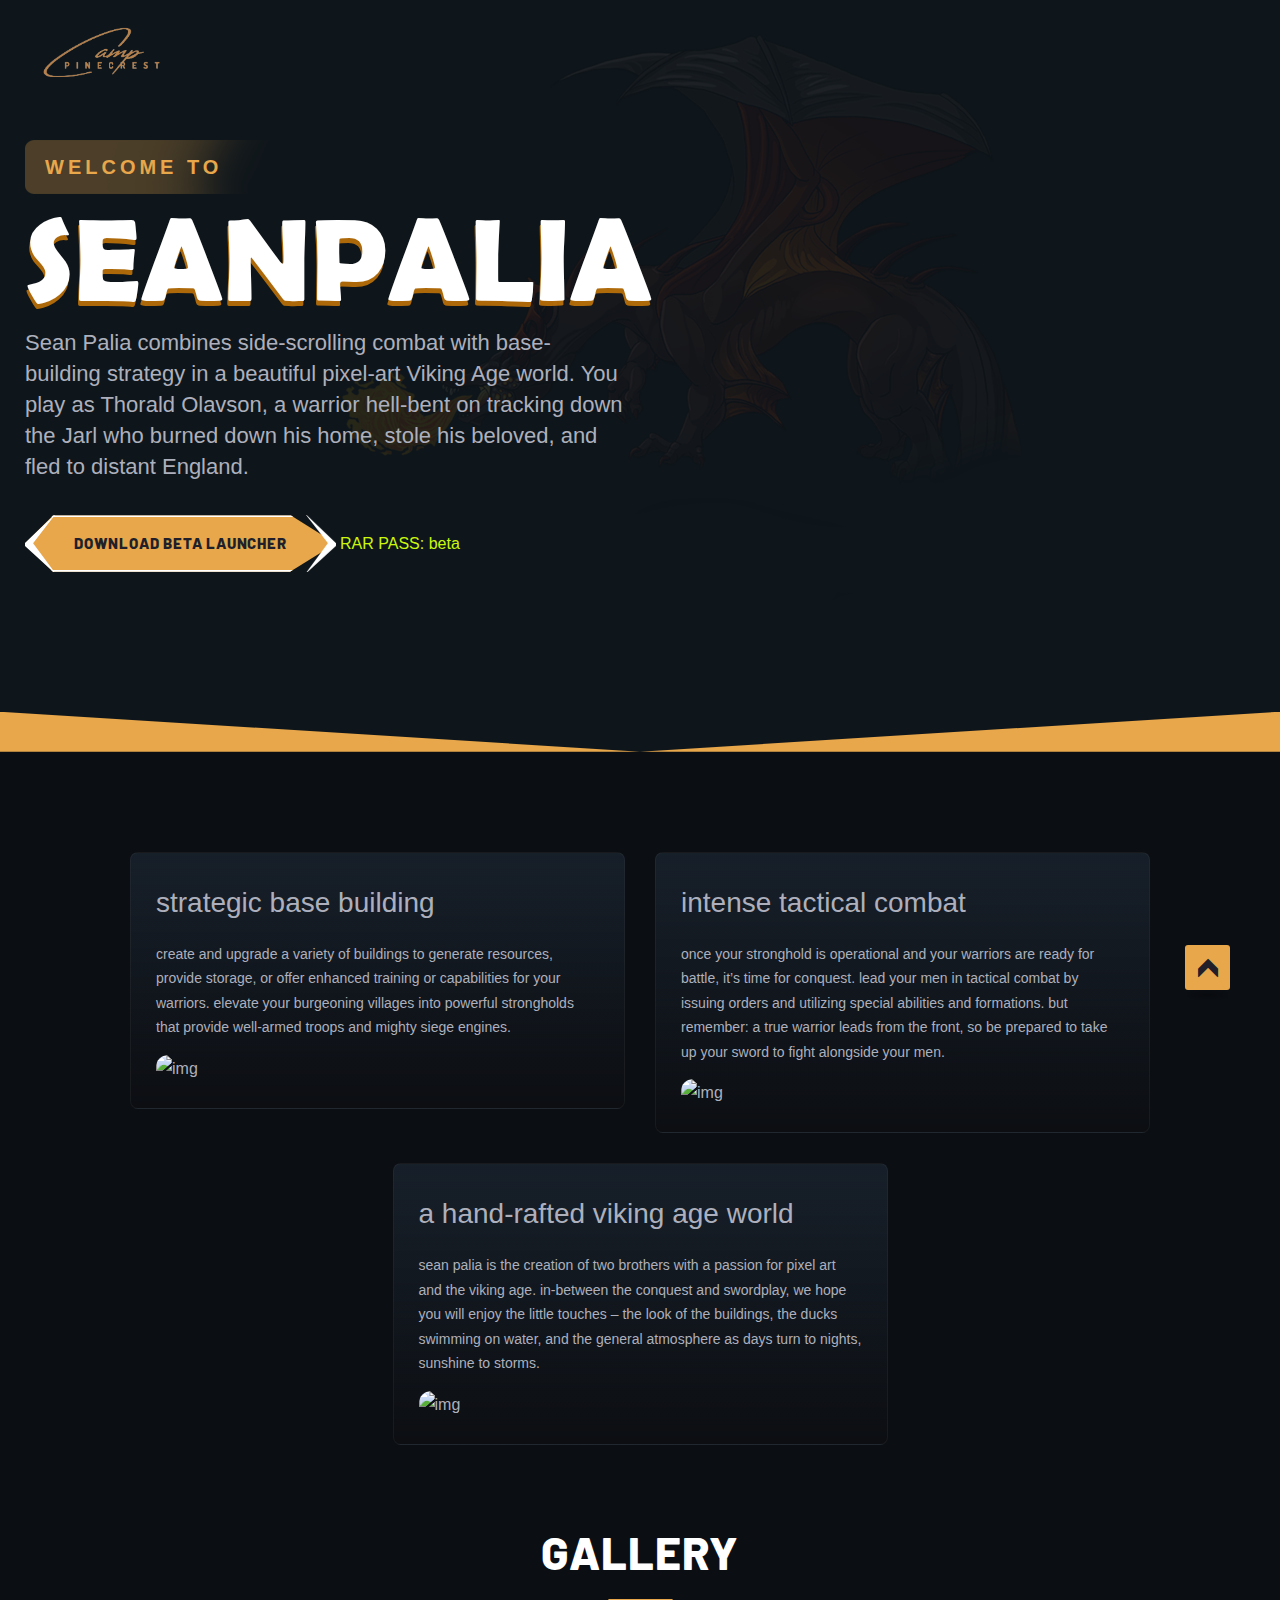
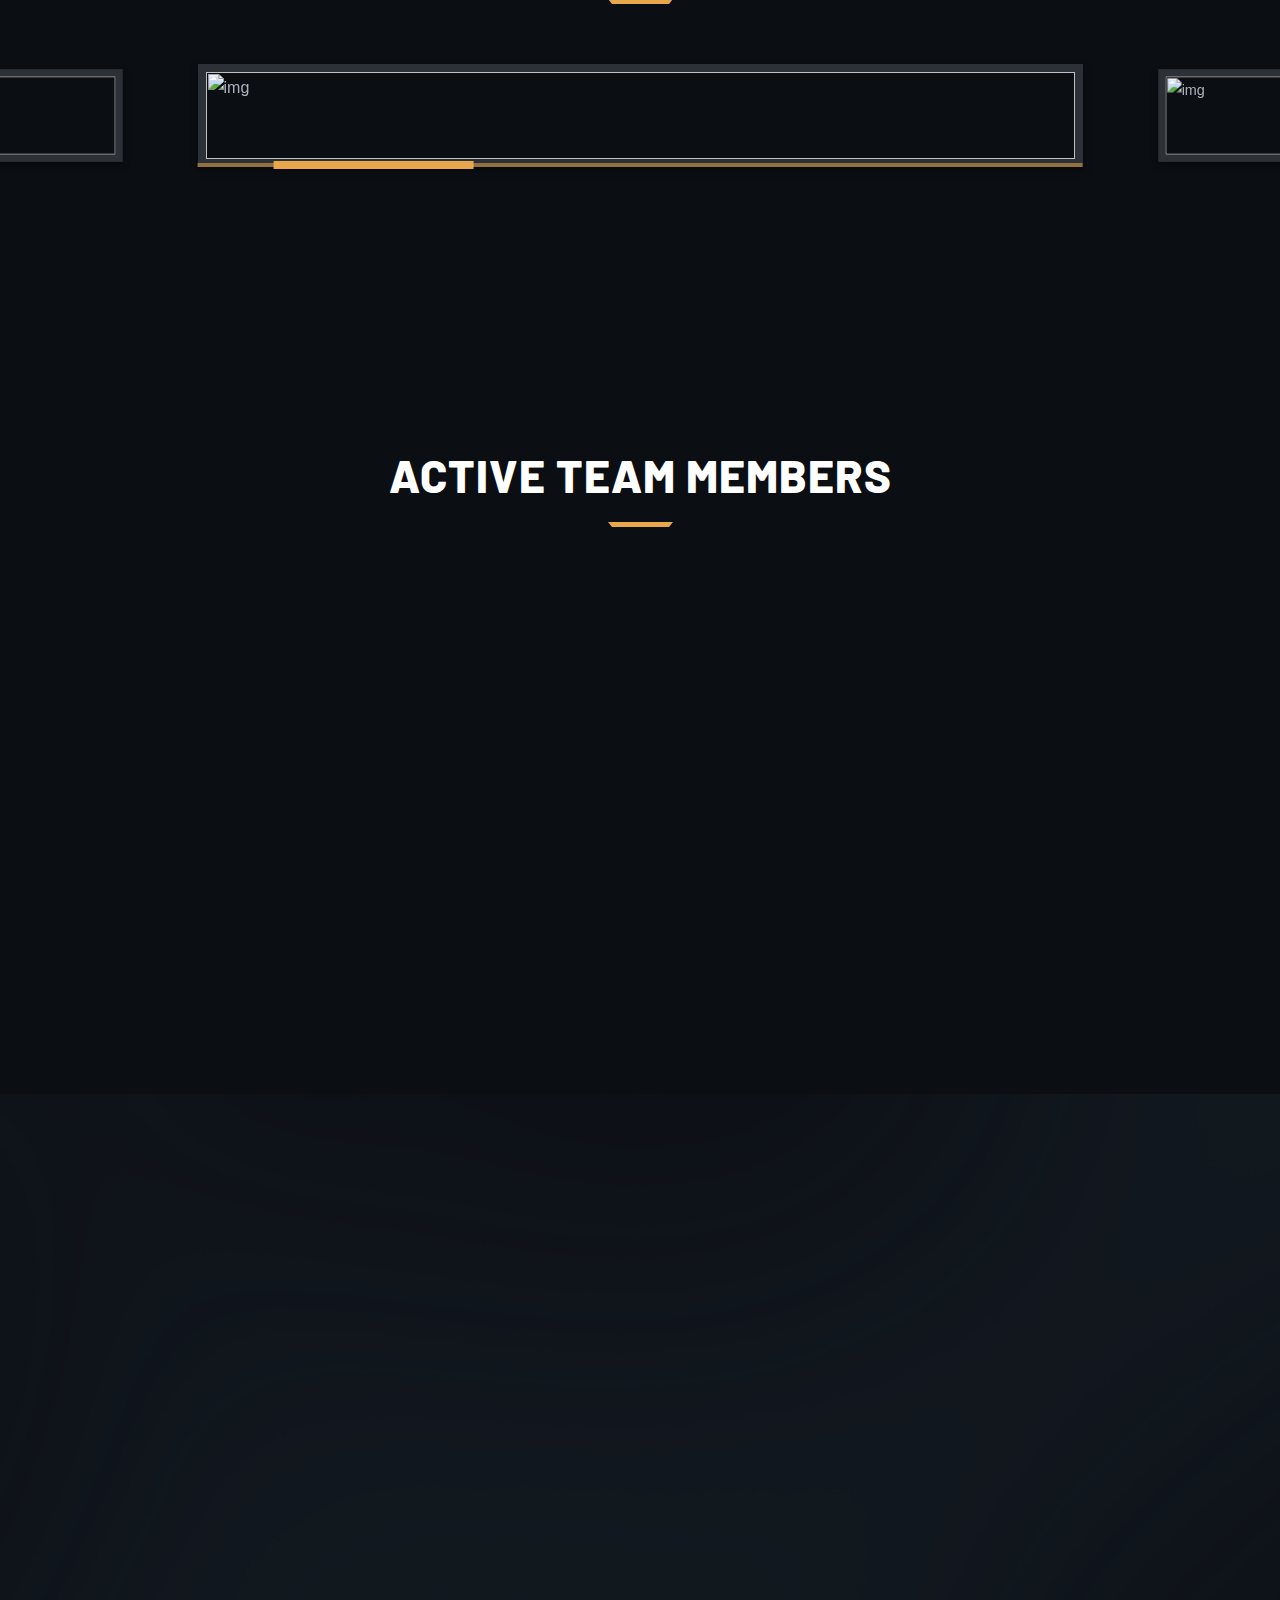
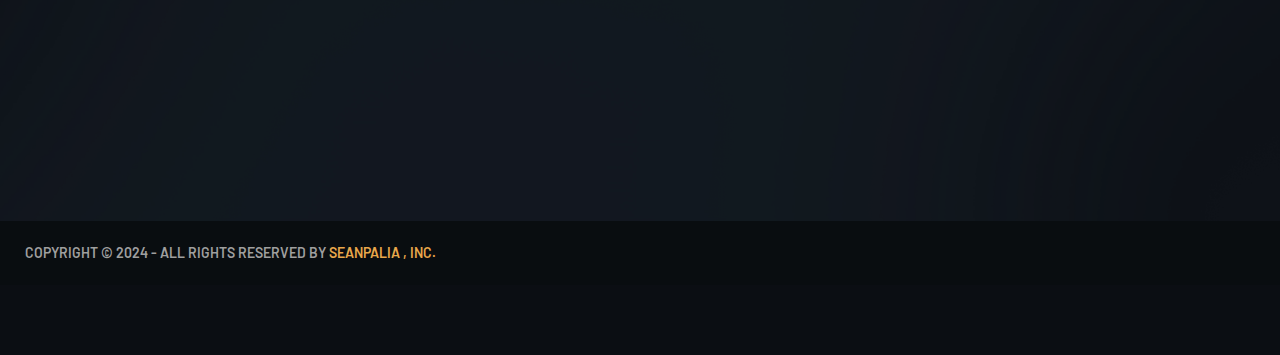
==== index.html @ 563f4889 "Update index.html" ====
<!-- Mirrored from senpalia.com/ by HTTrack Website Copier/3.x [XR&CO'2014], Fri, 19 Apr 2024 17:58:12 GMT -->
<meta charset="utf-8">
    <meta http-equiv="x-ua-compatible" content="ie=edge">
    <title>Sean Palia </title>
    <meta property="og:image" content="https://media.discordapp.net/attachments/1221830041240076400/1230978790834835456/sons-of-valhalla-release-date.png?ex=66354956&is=6622d456&hm=7304d3d998c46a46ed3caa47e678cee944e09cb2fc217c3a1f360e65bcc0faf1&=&format=webp&quality=lossless&width=1094&height=615">
<meta name="description" content="Sean Palia  is an immersive action RPG with base building elements, which will test your survival and exploration skills in a fantasy open world, sprawling on islands floating in the sky.">
    <meta name="viewport" content="width=device-width, initial-scale=1">
    <link rel="shortcut icon" type="image/x-icon" href="favicon.html">

    <link rel="stylesheet" href="css/plugins.css">
    <link rel="stylesheet" href="css/main.css">

    <script src="js/tg-page-head.js"></script>

    <meta property="og:title" content="Sean Palia ">
    <meta property="og:type" content="website">
    <meta property="og:image" content="https://media.discordapp.net/attachments/1202690868822417449/1205395293449883658/imagem.png?ex=65d836d9&is=65c5c1d9&hm=83f46665ceb9e5fbcc367661b5f9cd83379ae8c37a34fc81f29681cde270ea4b&=&format=webp&quality=lossless">
    <meta property="og:description" content="Sean Palia  is an immersive action RPG with base building elements, which will test your survival and exploration skills in a fantasy open world, sprawling on islands floating in the sky.">
    <meta name="twitter:card" content="summary">
    <meta name="twitter:site" content="SeanPalia ">
    <meta name="twitter:title" content="SeanPalia ">
    <meta name="twitter:type" content="website">
    <meta name="twitter:image" content="assets/img/twitter-image.png">
    <meta name="twitter:description" content="Sean Palia  is an immersive action RPG with base building elements, which will test your survival and exploration skills in a fantasy open world, sprawling on islands floating in the sky.">
    <meta property="fb:page_id" content="794950460550057">
    <meta name="description" content="Sean Palia  is an immersive action RPG with base building elements, which will test your survival and exploration skills in a fantasy open world, sprawling on islands floating in the sky.">
    <meta name="keywords" content="Sean Palia  is an immersive">
    <link rel="shortcut icon" type="image/x-icon" href="favicon-2.html">
    <script async="" src="https://www.googletagmanager.com/gtag/js?id=UA-223921009-3"></script>
    <script>
        window.dataLayer = window.dataLayer || [];
        function gtag() { dataLayer.push(arguments); }
        gtag('js', new Date());

        gtag('config', 'UA-223921009-3');
    </script>
</head>

<body>

    <button class="scroll__top scroll-to-target" data-target="html">
        <i class="flaticon-right-arrow"></i>
    </button>

    <header>
        <div id="sticky-header" class="tg-header__area transparent-header">
            <div class="container custom-container">
                <div class="row">
                    <div class="col-12">
                                <div class="logo">
                                    <a href="index-2.html">
                                        <img src="images/logopinecrest.png" alt="Sean Palia " style="width: 150px; height: auto;">
                                    </a>
                                </div>    
                              
                            </nav>
                        </div>
                    </div>
                </div>
            </div>
        </div>
    </header>
    


    <main class="main--area">
        <section class="slider__area slider__bg" data-background="assets/img/slider/slider_bg.html">
            <div class="slider-activee">
                <div class="single-slider">
                    <div class="container custom-container">
                        <div class="row justify-content-between">
                            <div class="col-lg-6">
                                <div class="slider__content">
                                    <h6 class="sub-title wow fadeInUp" data-wow-delay=".2s">Welcome to</h6>
                                    <h2 class="title wow fadeInUp" data-wow-delay=".5s">
                                        SeanPalia 
                                    </h2>
                                    <p class="fadeInUp" data-wow-delay=".8s">
                                        Sean Palia combines side-scrolling combat with base-building strategy in a beautiful pixel-art Viking Age world. You play as Thorald Olavson, a warrior hell-bent on tracking down the Jarl who burned down his home, stole his beloved, and fled to distant England.
                                    </p>
                                    <div class="slider__btn wow fadeInUp" data-wow-delay="1.2s">
                                        <a href="https://www.mediafire.com/file/uxmn9m3dvvtzofn/SeanPalia.rar/file" class="tg-btn-1" target="_blank">
                                            <span>Download Beta Launcher</span>
                                        </a>
                                         <span style="color: #cbf70b">RAR PASS: beta</span>
                                    </div>                                
                                </div>
                            </div>
                            <div class="col-xxl-6 col-xl-5 col-lg-6">
                                <div class="slider__img text-center d-none d-lg-block">
                                    <img src="images/octopus.png" data-magnetic="" alt="img" style="left:20rem; top: 0; position: absolute;opacity:10%;">
                                </div>
                            </div>
                        </div>
                    </div>
                </div>
            </div>
        </section>
    </main>
    

        <section class="octopus-item__area">
            <div class="container custom-container">

                <div class="row justify-content-center">
                    <div class="col-xxl-4 col-xl-5 col-lg-6 col-md-9">
                        <div class="octopus-item__box">
                            <div class="octopus-item__content">
                                </a>
                                <p class="text-lowercase" style="font-size: 28px;">
                                    Strategic Base Building
                                </p>
                                    <p class="text-lowercase" style="font-size: 14px;">
                                        Create and upgrade a variety of buildings to generate resources, provide storage, or offer enhanced training or capabilities for your warriors. Elevate your burgeoning villages into powerful strongholds that provide well-armed troops and mighty siege engines.

                                </p>
                                <img src="https://media.discordapp.net/attachments/1221830041240076400/1230978286184829033/sons-of-valhalla-1.png?ex=6624255d&is=6622d3dd&hm=3606e913db7a7e358d710f315b7115f106d6f9a1f4036ab9dadc4b43937f840d&=&format=webp&quality=lossless&width=1094&height=615" alt="img" style="border-radius: 12px;">
                            </div>
                        </div>
                    </div>
                    <div class="col-xxl-4 col-xl-5 col-lg-6 col-md-9">
                        <div class="octopus-item__box">
                            <div class="octopus-item__content">
                                </a>
                                <p class="text-lowercase" style="font-size: 28px;">
                                    Intense Tactical Combat 
                                </p>
                                    <p class="text-lowercase" style="font-size: 14px;">
                                        Once your stronghold is operational and your warriors are ready for battle, it’s time for conquest. Lead your men in tactical combat by issuing orders and utilizing special abilities and formations. But remember: a true warrior leads from the front, so be prepared to take up your sword to fight alongside your men.
                                </p>
                                <img src="https://media.discordapp.net/attachments/520785467470512129/1230632295006998608/2xx.webp?ex=663406a3&amp;is=662191a3&amp;hm=d9e3d274d0e01b1dcd0d4129a0ac160315d2dc0549e1dbff39a0cca7d8a11331&amp;=&amp;format=webp" alt="img" style="border-radius: 12px;">
                            </div>
                        </div>
                    </div>
                    <div class="col-xxl-4 col-xl-5 col-lg-6 col-md-9">
                        <div class="octopus-item__box">
                            <div class="octopus-item__content">
                                </a>
                                <p class="text-lowercase" style="font-size: 28px;">
                                    A hand-rafted Viking age world
                                </p>
                                    <p class="text-lowercase" style="font-size: 14px;">
                                        Sean Palia is the creation of two brothers with a passion for pixel art and the Viking Age. In-between the conquest and swordplay, we hope you will enjoy the little touches – the look of the buildings, the ducks swimming on water, and the general atmosphere as days turn to nights, sunshine to storms.
                                </p>
                                <img src="https://media.discordapp.net/attachments/1221830041240076400/1230978790834835456/sons-of-valhalla-release-date.png?ex=66354956&is=6622d456&hm=7304d3d998c46a46ed3caa47e678cee944e09cb2fc217c3a1f360e65bcc0faf1&=&format=webp&quality=lossless&width=1094&height=615" alt="img" style="border-radius: 12px;">
                            </div>
                        </div>
                    </div>
                                </a>
                                
                            </div>
                        </div>
                    </div>
                </div>
            

        <div class="area-background" data-background="assets/img/bg/area_bg01.html">
            <section class="gallery__area fix section-pb-130 pt-50">
                <div class="row justify-content-center">
                    <div class="col-xl-6 col-lg-7 col-md-10">
                        <div class="section__title text-center mb-60">
                            <h3 class="title">Gallery</h3>
                        </div>
                    </div>
                </div>
                <div class="gallery__slider">
                    <div class="container">
                        <div class="row justify-content-center">
                            <div class="col-xl-9 col-lg-10 col-md-11">
                                <div class="swiper-container gallery-active">
                                    <div class="swiper-wrapper">
                                        <div class="swiper-slide">
                                            <div class="gallery__item">
                                                <div class="gallery__thumb">
                                                    <img src="https://media.discordapp.net/attachments/520785467470512129/1230633262666219531/2X.webp?ex=66340789&amp;is=66219289&amp;hm=a473014c4486d9c5b6fa3c72e5504a6cf795d45ae0702c62e95399aa3674e7ab&amp;=&amp;format=webp" alt="img">
                                                </div>
                                            </div>
                                        </div>
                                        <div class="swiper-slide">
                                            <div class="gallery__item">
                                                <div class="gallery__thumb">
                                                    <img src="https://media.discordapp.net/attachments/520785467470512129/1230633263018676244/2.webp?ex=66340789&amp;is=66219289&amp;hm=34c640fafa1c3497967073a177c55ba8d676cec08b710dd5414cebc4cd048472&amp;=&amp;format=webp" alt="img">
                                                </div>
                                            </div>
                                        </div>
                                        <div class="swiper-slide">
                                            <div class="gallery__item">
                                                <div class="gallery__thumb">
                                                    <img src="https://media.discordapp.net/attachments/520785467470512129/1230633263446622339/4.webp?ex=6634078a&amp;is=6621928a&amp;hm=7f25be22d7700148bcd5aabf3e9e788c72ba19da9bf08df23fae4348ccc6c739&amp;=&amp;format=webp" alt="img">
                                                </div>
                                            </div>
                                        </div>
                                        <div class="swiper-slide">
                                            <div class="gallery__item">
                                                <div class="gallery__thumb">
                                                    <img src="https://media.discordapp.net/attachments/520785467470512129/1230633264054534144/8.webp?ex=6634078a&amp;is=6621928a&amp;hm=996067517edd6bb62817dcf1f30d3c550987e173abe9d53ffcf11fb3f19328af&amp;=&amp;format=webp" alt="img">
                                                </div>
                                            </div>
                                        </div>
                                        <div class="swiper-slide">
                                            <div class="gallery__item">
                                                <div class="gallery__thumb">
                                                    <img src="https://media.discordapp.net/attachments/520785467470512129/1230633264465711176/1.webp?ex=6634078a&amp;is=6621928a&amp;hm=dcfcc241055655fff7423e340db96571bf48b7d6fdb7133a8ca2807a0467b2ea&amp;=&amp;format=webp" alt="img">
                                                </div>
                                            </div>
                                        </div>
                                        <div class="swiper-slide">
                                            <div class="gallery__item">
                                                <div class="gallery__thumb">
                                                    <img src="https://media.discordapp.net/attachments/520785467470512129/1230633265107566642/7.webp?ex=6634078a&amp;is=6621928a&amp;hm=e746acbcbc0bfc74a70943abf3fe0fd41e3031434cac6bdbcfedb1169eaf693e&amp;=&amp;format=webp" alt="img">
                                                </div>
                                            </div>
                                        </div>
                                        <div class="swiper-slide">
                                            <div class="gallery__item">
                                                <div class="gallery__thumb">
                                                    <img src="https://media.discordapp.net/attachments/520785467470512129/1230633265484927047/5.webp?ex=6634078a&amp;is=6621928a&amp;hm=f259fc1e9684c3e49392a1946ad7bb0fadd1cf0f6d897ef7863c9744ed850785&amp;=&amp;format=webp" alt="img">
                                                </div>
                                            </div>
                                        </div>
                                        <div class="swiper-slide">
                                            <div class="gallery__item">
                                                <div class="gallery__thumb">
                                                    <img src="https://media.discordapp.net/attachments/520785467470512129/1230633265921261732/6.webp?ex=6634078a&amp;is=6621928a&amp;hm=4f9761c3a1916875b0b35163491a767af6bc28a8078d25c51b28e9e6534a7889&amp;=&amp;format=webp" alt="img">
                                                </div>
                                            </div>
                                        </div>

                                    </div>
                                    <div class="swiper-scrollbar"></div>
                                </div>
                            </div>
                        </div>
                    </div>
                </div>
            </section>

        </div>
        <section class="team__area team-bg section-pt-130 section-pb-100" data-background="assets/img/bg/team_bg.html">
            <div class="container">
                <div class="row justify-content-center">
                    <div class="col-xl-6 col-lg-7 col-md-10">
                        <div class="section__title text-center mb-60">
                            <span class="sub-title tg__animate-text">our team member</span>
                            <h3 class="title">ACTIVE TEAM MEMBERS</h3>
                        </div>
                    </div>
                </div>
                <div class="row justify-content-center">
                    <div class="col-xl-3 col-lg-4 col-sm-6 wow fadeInUp" data-wow-delay=".6s">
                        <div class="team__item">
                            <div class="team__thumb">
                                <img src="images/team01.jpg" alt="img">
                            </div>
                            <div class="team__content">
                                <h4 class="name">Brooke</h4>
                                <span class="designation">Head Administrator</span>
                            </div>
                        </div>
                    </div>
                    <div class="col-xl-3 col-lg-4 col-sm-6 wow fadeInUp" data-wow-delay=".6s">
                        <div class="team__item">
                            <div class="team__thumb">
                                <img src="images/team04.jpg" alt="img">
                            </div>
                            <div class="team__content">
                                <h4 class="name">Sara</h4>
                                <span class="designation">Administrator</span>
                            </div>
                        </div>
                    </div>
                    <div class="col-xl-3 col-lg-4 col-sm-6 wow fadeInUp" data-wow-delay=".6s">
                        <div class="team__item">
                            <div class="team__thumb">
                                <img src="images/team03.jpg" alt="img">
                            </div>
                            <div class="team__content">
                                <h4 class="name">Mark</h4>
                                <span class="designation">Developer</span>
                            </div>
                        </div>
                    </div>
                    <div class="col-xl-3 col-lg-4 col-sm-6 wow fadeInUp" data-wow-delay=".6s">
                        <div class="team__item">
                            <div class="team__thumb">
                                <img src="images/team02.jpg" alt="img">
                            </div>
                            <div class="team__content">
                                <h4 class="name">Waxy</h4>
                                <span class="designation">Community Manager</span>
                            </div>
                        </div>
                    </div>
                </div>
            </div>
        </section>

        <section class="video__area video-bg tg-jarallax" data-background="assets/img/gallery/gallery01.html">
            <div class="container">
                <div class="row justify-content-center">
                    <div class="col-xl-6 col-lg-8 col-md-11">
                        <div class="video__content text-center">
                            <iframe src="https://streamable.com/e/laic19" title="YouTube video player" frameborder="0" allow="accelerometer; autoplay; clipboard-write; encrypted-media; gyroscope; picture-in-picture" allowfullscreen="" width="150%" height="515">
                            </iframe>
                        </div>
                    </div>
                </div>
            </div>
        </section>
    </main>


    <footer class="footer-style-one">
        <div class="copyright__wrap">
            <div class="container">
                <div class="row align-items-center">
                    <div class="col-md-7">
                        <div class="copyright__text">
                            <p>Copyright © 2024 - All Rights Reserved By <span>SeanPalia , Inc.</span></p>
                        </div>
                    </div>
                    <div class="col-md-5">
                        <div class="copyright__card text-center text-md-end">
                        </div>
                    </div>
                </div>
            </div>
        </div>
    </footer>

    <script src="js/jquery-3.6.0.min.js"></script>
    <script src="js/plugins.js"></script>
    <script src="js/ajax-form.js"></script>
    <script src="js/main.js"></script>

</body>


<!-- Mirrored from senpalia.com/ by HTTrack Website Copier/3.x [XR&CO'2014], Fri, 19 Apr 2024 17:58:21 GMT -->
</html>
---- css/plugins.css ----
@charset "UTF-8";:root{--bs-blue:#0d6efd;--bs-indigo:#6610f2;--bs-purple:#6f42c1;--bs-pink:#d63384;--bs-red:#dc3545;--bs-orange:#fd7e14;--bs-yellow:#ffc107;--bs-green:#e8a74b;--bs-teal:#e8a74b;--bs-cyan:#0dcaf0;--bs-white:#fff;--bs-gray:#6c757d;--bs-gray-dark:#343a40;--bs-gray-100:#f8f9fa;--bs-gray-200:#e9ecef;--bs-gray-300:#dee2e6;--bs-gray-400:#ced4da;--bs-gray-500:#adb5bd;--bs-gray-600:#6c757d;--bs-gray-700:#495057;--bs-gray-800:#343a40;--bs-gray-900:#212529;--bs-primary:#0d6efd;--bs-secondary:#6c757d;--bs-success:#e8a74b;--bs-info:#0dcaf0;--bs-warning:#ffc107;--bs-danger:#dc3545;--bs-light:#f8f9fa;--bs-dark:#212529;--bs-primary-rgb:13,110,253;--bs-secondary-rgb:108,117,125;--bs-success-rgb:25,135,84;--bs-info-rgb:13,202,240;--bs-warning-rgb:255,193,7;--bs-danger-rgb:220,53,69;--bs-light-rgb:248,249,250;--bs-dark-rgb:33,37,41;--bs-white-rgb:255,255,255;--bs-black-rgb:0,0,0;--bs-body-color-rgb:33,37,41;--bs-body-bg-rgb:255,255,255;--bs-font-sans-serif:system-ui,-apple-system,"Segoe UI",Roboto,"Helvetica Neue",Arial,"Noto Sans","Liberation Sans",sans-serif,"Apple Color Emoji","Segoe UI Emoji","Segoe UI Symbol","Noto Color Emoji";--bs-font-monospace:SFMono-Regular,Menlo,Monaco,Consolas,"Liberation Mono","Courier New",monospace;--bs-gradient:linear-gradient(180deg, rgba(255, 255, 255, 0.15), rgba(255, 255, 255, 0));--bs-body-font-family:var(--bs-font-sans-serif);--bs-body-font-size:1rem;--bs-body-font-weight:400;--bs-body-line-height:1.5;--bs-body-color:#212529;--bs-body-bg:#fff}*,::after,::before{box-sizing:border-box}@media (prefers-reduced-motion:no-preference){:root{scroll-behavior:smooth}}body{margin:0;font-family:var(--bs-body-font-family);font-size:var(--bs-body-font-size);font-weight:var(--bs-body-font-weight);line-height:var(--bs-body-line-height);color:var(--bs-body-color);text-align:var(--bs-body-text-align);background-color:var(--bs-body-bg);-webkit-text-size-adjust:100%;-webkit-tap-highlight-color:transparent}hr{margin:1rem 0;color:inherit;background-color:currentColor;border:0;opacity:.25}hr:not([size]){height:1px}.h1,.h2,.h3,.h4,.h5,.h6,h1,h2,h3,h4,h5,h6{margin-top:0;margin-bottom:.5rem;font-weight:500;line-height:1.2}.h1,h1{font-size:calc(1.375rem + 1.5vw)}@media (min-width:1200px){.h1,h1{font-size:2.5rem}}.h2,h2{font-size:calc(1.325rem + .9vw)}@media (min-width:1200px){.h2,h2{font-size:2rem}}.h3,h3{font-size:calc(1.3rem + .6vw)}@media (min-width:1200px){.h3,h3{font-size:1.75rem}}.h4,h4{font-size:calc(1.275rem + .3vw)}@media (min-width:1200px){.h4,h4{font-size:1.5rem}}.h5,h5{font-size:1.25rem}.h6,h6{font-size:1rem}p{margin-top:0;margin-bottom:1rem}abbr[data-bs-original-title],abbr[title]{-webkit-text-decoration:underline dotted;text-decoration:underline dotted;cursor:help;-webkit-text-decoration-skip-ink:none;text-decoration-skip-ink:none}address{margin-bottom:1rem;font-style:normal;line-height:inherit}ol,ul{padding-left:2rem}dl,ol,ul{margin-top:0;margin-bottom:1rem}ol ol,ol ul,ul ol,ul ul{margin-bottom:0}dt{font-weight:700}dd{margin-bottom:.5rem;margin-left:0}blockquote{margin:0 0 1rem}b,strong{font-weight:bolder}.small,small{font-size:.875em}.mark,mark{padding:.2em;background-color:#fcf8e3}sub,sup{position:relative;font-size:.75em;line-height:0;vertical-align:baseline}sub{bottom:-.25em}sup{top:-.5em}a{color:#0d6efd;text-decoration:underline}a:hover{color:#0a58ca}a:not([href]):not([class]),a:not([href]):not([class]):hover{color:inherit;text-decoration:none}code,kbd,pre,samp{font-family:var(--bs-font-monospace);font-size:1em;direction:ltr;unicode-bidi:bidi-override}pre{display:block;margin-top:0;margin-bottom:1rem;overflow:auto;font-size:.875em}pre code{font-size:inherit;color:inherit;word-break:normal}code{font-size:.875em;color:#d63384;word-wrap:break-word}a>code{color:inherit}kbd{padding:.2rem .4rem;font-size:.875em;color:#fff;background-color:#212529;border-radius:.2rem}kbd kbd{padding:0;font-size:1em;font-weight:700}figure{margin:0 0 1rem}img,svg{vertical-align:middle}table{caption-side:bottom;border-collapse:collapse}caption{padding-top:.5rem;padding-bottom:.5rem;color:#6c757d;text-align:left}th{text-align:inherit;text-align:-webkit-match-parent}tbody,td,tfoot,th,thead,tr{border-color:inherit;border-style:solid;border-width:0}label{display:inline-block}button{border-radius:0}button:focus:not(:focus-visible){outline:0}button,input,optgroup,select,textarea{margin:0;font-family:inherit;font-size:inherit;line-height:inherit}button,select{text-transform:none}[role=button]{cursor:pointer}select{word-wrap:normal}select:disabled{opacity:1}[list]::-webkit-calendar-picker-indicator{display:none}[type=button],[type=reset],[type=submit],button{-webkit-appearance:button}[type=button]:not(:disabled),[type=reset]:not(:disabled),[type=submit]:not(:disabled),button:not(:disabled){cursor:pointer}::-moz-focus-inner{padding:0;border-style:none}textarea{resize:vertical}fieldset{min-width:0;padding:0;margin:0;border:0}legend{float:left;width:100%;padding:0;margin-bottom:.5rem;font-size:calc(1.275rem + .3vw);line-height:inherit}@media (min-width:1200px){legend{font-size:1.5rem}}legend+*{clear:left}::-webkit-datetime-edit-day-field,::-webkit-datetime-edit-fields-wrapper,::-webkit-datetime-edit-hour-field,::-webkit-datetime-edit-minute,::-webkit-datetime-edit-month-field,::-webkit-datetime-edit-text,::-webkit-datetime-edit-year-field{padding:0}::-webkit-inner-spin-button{height:auto}[type=search]{outline-offset:-2px;-webkit-appearance:textfield}::-webkit-search-decoration{-webkit-appearance:none}::-webkit-color-swatch-wrapper{padding:0}::-webkit-file-upload-button{font:inherit}::file-selector-button{font:inherit}::-webkit-file-upload-button{font:inherit;-webkit-appearance:button}output{display:inline-block}iframe{border:0}summary{display:list-item;cursor:pointer}progress{vertical-align:baseline}[hidden]{display:none!important}.lead{font-size:1.25rem;font-weight:300}.display-1{font-size:calc(1.625rem + 4.5vw);font-weight:300;line-height:1.2}@media (min-width:1200px){.display-1{font-size:5rem}}.display-2{font-size:calc(1.575rem + 3.9vw);font-weight:300;line-height:1.2}@media (min-width:1200px){.display-2{font-size:4.5rem}}.display-3{font-size:calc(1.525rem + 3.3vw);font-weight:300;line-height:1.2}@media (min-width:1200px){.display-3{font-size:4rem}}.display-4{font-size:calc(1.475rem + 2.7vw);font-weight:300;line-height:1.2}@media (min-width:1200px){.display-4{font-size:3.5rem}}.display-5{font-size:calc(1.425rem + 2.1vw);font-weight:300;line-height:1.2}@media (min-width:1200px){.display-5{font-size:3rem}}.display-6{font-size:calc(1.375rem + 1.5vw);font-weight:300;line-height:1.2}@media (min-width:1200px){.display-6{font-size:2.5rem}}.list-unstyled{padding-left:0;list-style:none}.list-inline{padding-left:0;list-style:none}.list-inline-item{display:inline-block}.list-inline-item:not(:last-child){margin-right:.5rem}.initialism{font-size:.875em;text-transform:uppercase}.blockquote{margin-bottom:1rem;font-size:1.25rem}.blockquote>:last-child{margin-bottom:0}.blockquote-footer{margin-top:-1rem;margin-bottom:1rem;font-size:.875em;color:#6c757d}.blockquote-footer::before{content:"— "}.img-fluid{max-width:100%;height:auto}.img-thumbnail{padding:.25rem;background-color:#fff;border:1px solid #dee2e6;border-radius:.25rem;max-width:100%;height:auto}.figure{display:inline-block}.figure-img{margin-bottom:.5rem;line-height:1}.figure-caption{font-size:.875em;color:#6c757d}.container,.container-fluid,.container-lg,.container-md,.container-sm,.container-xl,.container-xxl{width:100%;padding-right:var(--bs-gutter-x,.75rem);padding-left:var(--bs-gutter-x,.75rem);margin-right:auto;margin-left:auto}@media (min-width:576px){.container,.container-sm{max-width:540px}}@media (min-width:768px){.container,.container-md,.container-sm{max-width:720px}}@media (min-width:992px){.container,.container-lg,.container-md,.container-sm{max-width:960px}}@media (min-width:1200px){.container,.container-lg,.container-md,.container-sm,.container-xl{max-width:1140px}}@media (min-width:1400px){.container,.container-lg,.container-md,.container-sm,.container-xl,.container-xxl{max-width:1300px}}.row{--bs-gutter-x:1.5rem;--bs-gutter-y:0;display:flex;flex-wrap:wrap;margin-top:calc(-1 * var(--bs-gutter-y));margin-right:calc(-.5 * var(--bs-gutter-x));margin-left:calc(-.5 * var(--bs-gutter-x))}.row>*{flex-shrink:0;width:100%;max-width:100%;padding-right:calc(var(--bs-gutter-x) * .5);padding-left:calc(var(--bs-gutter-x) * .5);margin-top:var(--bs-gutter-y)}.col{flex:1 0 0%}.row-cols-auto>*{flex:0 0 auto;width:auto}.row-cols-1>*{flex:0 0 auto;width:100%}.row-cols-2>*{flex:0 0 auto;width:50%}.row-cols-3>*{flex:0 0 auto;width:33.3333333333%}.row-cols-4>*{flex:0 0 auto;width:25%}.row-cols-5>*{flex:0 0 auto;width:20%}.row-cols-6>*{flex:0 0 auto;width:16.6666666667%}.col-auto{flex:0 0 auto;width:auto}.col-1{flex:0 0 auto;width:8.33333333%}.col-2{flex:0 0 auto;width:16.66666667%}.col-3{flex:0 0 auto;width:25%}.col-4{flex:0 0 auto;width:33.33333333%}.col-5{flex:0 0 auto;width:41.66666667%}.col-6{flex:0 0 auto;width:50%}.col-7{flex:0 0 auto;width:58.33333333%}.col-8{flex:0 0 auto;width:66.66666667%}.col-9{flex:0 0 auto;width:75%}.col-10{flex:0 0 auto;width:83.33333333%}.col-11{flex:0 0 auto;width:91.66666667%}.col-12{flex:0 0 auto;width:100%}.offset-1{margin-left:8.33333333%}.offset-2{margin-left:16.66666667%}.offset-3{margin-left:25%}.offset-4{margin-left:33.33333333%}.offset-5{margin-left:41.66666667%}.offset-6{margin-left:50%}.offset-7{margin-left:58.33333333%}.offset-8{margin-left:66.66666667%}.offset-9{margin-left:75%}.offset-10{margin-left:83.33333333%}.offset-11{margin-left:91.66666667%}.g-0,.gx-0{--bs-gutter-x:0}.g-0,.gy-0{--bs-gutter-y:0}.g-1,.gx-1{--bs-gutter-x:0.25rem}.g-1,.gy-1{--bs-gutter-y:0.25rem}.g-2,.gx-2{--bs-gutter-x:0.5rem}.g-2,.gy-2{--bs-gutter-y:0.5rem}.g-3,.gx-3{--bs-gutter-x:1rem}.g-3,.gy-3{--bs-gutter-y:1rem}.g-4,.gx-4{--bs-gutter-x:1.5rem}.g-4,.gy-4{--bs-gutter-y:1.5rem}.g-5,.gx-5{--bs-gutter-x:3rem}.g-5,.gy-5{--bs-gutter-y:3rem}@media (min-width:576px){.col-sm{flex:1 0 0%}.row-cols-sm-auto>*{flex:0 0 auto;width:auto}.row-cols-sm-1>*{flex:0 0 auto;width:100%}.row-cols-sm-2>*{flex:0 0 auto;width:50%}.row-cols-sm-3>*{flex:0 0 auto;width:33.3333333333%}.row-cols-sm-4>*{flex:0 0 auto;width:25%}.row-cols-sm-5>*{flex:0 0 auto;width:20%}.row-cols-sm-6>*{flex:0 0 auto;width:16.6666666667%}.col-sm-auto{flex:0 0 auto;width:auto}.col-sm-1{flex:0 0 auto;width:8.33333333%}.col-sm-2{flex:0 0 auto;width:16.66666667%}.col-sm-3{flex:0 0 auto;width:25%}.col-sm-4{flex:0 0 auto;width:33.33333333%}.col-sm-5{flex:0 0 auto;width:41.66666667%}.col-sm-6{flex:0 0 auto;width:50%}.col-sm-7{flex:0 0 auto;width:58.33333333%}.col-sm-8{flex:0 0 auto;width:66.66666667%}.col-sm-9{flex:0 0 auto;width:75%}.col-sm-10{flex:0 0 auto;width:83.33333333%}.col-sm-11{flex:0 0 auto;width:91.66666667%}.col-sm-12{flex:0 0 auto;width:100%}.offset-sm-0{margin-left:0}.offset-sm-1{margin-left:8.33333333%}.offset-sm-2{margin-left:16.66666667%}.offset-sm-3{margin-left:25%}.offset-sm-4{margin-left:33.33333333%}.offset-sm-5{margin-left:41.66666667%}.offset-sm-6{margin-left:50%}.offset-sm-7{margin-left:58.33333333%}.offset-sm-8{margin-left:66.66666667%}.offset-sm-9{margin-left:75%}.offset-sm-10{margin-left:83.33333333%}.offset-sm-11{margin-left:91.66666667%}.g-sm-0,.gx-sm-0{--bs-gutter-x:0}.g-sm-0,.gy-sm-0{--bs-gutter-y:0}.g-sm-1,.gx-sm-1{--bs-gutter-x:0.25rem}.g-sm-1,.gy-sm-1{--bs-gutter-y:0.25rem}.g-sm-2,.gx-sm-2{--bs-gutter-x:0.5rem}.g-sm-2,.gy-sm-2{--bs-gutter-y:0.5rem}.g-sm-3,.gx-sm-3{--bs-gutter-x:1rem}.g-sm-3,.gy-sm-3{--bs-gutter-y:1rem}.g-sm-4,.gx-sm-4{--bs-gutter-x:1.5rem}.g-sm-4,.gy-sm-4{--bs-gutter-y:1.5rem}.g-sm-5,.gx-sm-5{--bs-gutter-x:3rem}.g-sm-5,.gy-sm-5{--bs-gutter-y:3rem}}@media (min-width:768px){.col-md{flex:1 0 0%}.row-cols-md-auto>*{flex:0 0 auto;width:auto}.row-cols-md-1>*{flex:0 0 auto;width:100%}.row-cols-md-2>*{flex:0 0 auto;width:50%}.row-cols-md-3>*{flex:0 0 auto;width:33.3333333333%}.row-cols-md-4>*{flex:0 0 auto;width:25%}.row-cols-md-5>*{flex:0 0 auto;width:20%}.row-cols-md-6>*{flex:0 0 auto;width:16.6666666667%}.col-md-auto{flex:0 0 auto;width:auto}.col-md-1{flex:0 0 auto;width:8.33333333%}.col-md-2{flex:0 0 auto;width:16.66666667%}.col-md-3{flex:0 0 auto;width:25%}.col-md-4{flex:0 0 auto;width:33.33333333%}.col-md-5{flex:0 0 auto;width:41.66666667%}.col-md-6{flex:0 0 auto;width:50%}.col-md-7{flex:0 0 auto;width:58.33333333%}.col-md-8{flex:0 0 auto;width:66.66666667%}.col-md-9{flex:0 0 auto;width:75%}.col-md-10{flex:0 0 auto;width:83.33333333%}.col-md-11{flex:0 0 auto;width:91.66666667%}.col-md-12{flex:0 0 auto;width:100%}.offset-md-0{margin-left:0}.offset-md-1{margin-left:8.33333333%}.offset-md-2{margin-left:16.66666667%}.offset-md-3{margin-left:25%}.offset-md-4{margin-left:33.33333333%}.offset-md-5{margin-left:41.66666667%}.offset-md-6{margin-left:50%}.offset-md-7{margin-left:58.33333333%}.offset-md-8{margin-left:66.66666667%}.offset-md-9{margin-left:75%}.offset-md-10{margin-left:83.33333333%}.offset-md-11{margin-left:91.66666667%}.g-md-0,.gx-md-0{--bs-gutter-x:0}.g-md-0,.gy-md-0{--bs-gutter-y:0}.g-md-1,.gx-md-1{--bs-gutter-x:0.25rem}.g-md-1,.gy-md-1{--bs-gutter-y:0.25rem}.g-md-2,.gx-md-2{--bs-gutter-x:0.5rem}.g-md-2,.gy-md-2{--bs-gutter-y:0.5rem}.g-md-3,.gx-md-3{--bs-gutter-x:1rem}.g-md-3,.gy-md-3{--bs-gutter-y:1rem}.g-md-4,.gx-md-4{--bs-gutter-x:1.5rem}.g-md-4,.gy-md-4{--bs-gutter-y:1.5rem}.g-md-5,.gx-md-5{--bs-gutter-x:3rem}.g-md-5,.gy-md-5{--bs-gutter-y:3rem}}@media (min-width:992px){.col-lg{flex:1 0 0%}.row-cols-lg-auto>*{flex:0 0 auto;width:auto}.row-cols-lg-1>*{flex:0 0 auto;width:100%}.row-cols-lg-2>*{flex:0 0 auto;width:50%}.row-cols-lg-3>*{flex:0 0 auto;width:33.3333333333%}.row-cols-lg-4>*{flex:0 0 auto;width:25%}.row-cols-lg-5>*{flex:0 0 auto;width:20%}.row-cols-lg-6>*{flex:0 0 auto;width:16.6666666667%}.col-lg-auto{flex:0 0 auto;width:auto}.col-lg-1{flex:0 0 auto;width:8.33333333%}.col-lg-2{flex:0 0 auto;width:16.66666667%}.col-lg-3{flex:0 0 auto;width:25%}.col-lg-4{flex:0 0 auto;width:33.33333333%}.col-lg-5{flex:0 0 auto;width:41.66666667%}.col-lg-6{flex:0 0 auto;width:50%}.col-lg-7{flex:0 0 auto;width:58.33333333%}.col-lg-8{flex:0 0 auto;width:66.66666667%}.col-lg-9{flex:0 0 auto;width:75%}.col-lg-10{flex:0 0 auto;width:83.33333333%}.col-lg-11{flex:0 0 auto;width:91.66666667%}.col-lg-12{flex:0 0 auto;width:100%}.offset-lg-0{margin-left:0}.offset-lg-1{margin-left:8.33333333%}.offset-lg-2{margin-left:16.66666667%}.offset-lg-3{margin-left:25%}.offset-lg-4{margin-left:33.33333333%}.offset-lg-5{margin-left:41.66666667%}.offset-lg-6{margin-left:50%}.offset-lg-7{margin-left:58.33333333%}.offset-lg-8{margin-left:66.66666667%}.offset-lg-9{margin-left:75%}.offset-lg-10{margin-left:83.33333333%}.offset-lg-11{margin-left:91.66666667%}.g-lg-0,.gx-lg-0{--bs-gutter-x:0}.g-lg-0,.gy-lg-0{--bs-gutter-y:0}.g-lg-1,.gx-lg-1{--bs-gutter-x:0.25rem}.g-lg-1,.gy-lg-1{--bs-gutter-y:0.25rem}.g-lg-2,.gx-lg-2{--bs-gutter-x:0.5rem}.g-lg-2,.gy-lg-2{--bs-gutter-y:0.5rem}.g-lg-3,.gx-lg-3{--bs-gutter-x:1rem}.g-lg-3,.gy-lg-3{--bs-gutter-y:1rem}.g-lg-4,.gx-lg-4{--bs-gutter-x:1.5rem}.g-lg-4,.gy-lg-4{--bs-gutter-y:1.5rem}.g-lg-5,.gx-lg-5{--bs-gutter-x:3rem}.g-lg-5,.gy-lg-5{--bs-gutter-y:3rem}}@media (min-width:1200px){.col-xl{flex:1 0 0%}.row-cols-xl-auto>*{flex:0 0 auto;width:auto}.row-cols-xl-1>*{flex:0 0 auto;width:100%}.row-cols-xl-2>*{flex:0 0 auto;width:50%}.row-cols-xl-3>*{flex:0 0 auto;width:33.3333333333%}.row-cols-xl-4>*{flex:0 0 auto;width:25%}.row-cols-xl-5>*{flex:0 0 auto;width:20%}.row-cols-xl-6>*{flex:0 0 auto;width:16.6666666667%}.col-xl-auto{flex:0 0 auto;width:auto}.col-xl-1{flex:0 0 auto;width:8.33333333%}.col-xl-2{flex:0 0 auto;width:16.66666667%}.col-xl-3{flex:0 0 auto;width:25%}.col-xl-4{flex:0 0 auto;width:33.33333333%}.col-xl-5{flex:0 0 auto;width:41.66666667%}.col-xl-6{flex:0 0 auto;width:50%}.col-xl-7{flex:0 0 auto;width:58.33333333%}.col-xl-8{flex:0 0 auto;width:66.66666667%}.col-xl-9{flex:0 0 auto;width:75%}.col-xl-10{flex:0 0 auto;width:83.33333333%}.col-xl-11{flex:0 0 auto;width:91.66666667%}.col-xl-12{flex:0 0 auto;width:100%}.offset-xl-0{margin-left:0}.offset-xl-1{margin-left:8.33333333%}.offset-xl-2{margin-left:16.66666667%}.offset-xl-3{margin-left:25%}.offset-xl-4{margin-left:33.33333333%}.offset-xl-5{margin-left:41.66666667%}.offset-xl-6{margin-left:50%}.offset-xl-7{margin-left:58.33333333%}.offset-xl-8{margin-left:66.66666667%}.offset-xl-9{margin-left:75%}.offset-xl-10{margin-left:83.33333333%}.offset-xl-11{margin-left:91.66666667%}.g-xl-0,.gx-xl-0{--bs-gutter-x:0}.g-xl-0,.gy-xl-0{--bs-gutter-y:0}.g-xl-1,.gx-xl-1{--bs-gutter-x:0.25rem}.g-xl-1,.gy-xl-1{--bs-gutter-y:0.25rem}.g-xl-2,.gx-xl-2{--bs-gutter-x:0.5rem}.g-xl-2,.gy-xl-2{--bs-gutter-y:0.5rem}.g-xl-3,.gx-xl-3{--bs-gutter-x:1rem}.g-xl-3,.gy-xl-3{--bs-gutter-y:1rem}.g-xl-4,.gx-xl-4{--bs-gutter-x:1.5rem}.g-xl-4,.gy-xl-4{--bs-gutter-y:1.5rem}.g-xl-5,.gx-xl-5{--bs-gutter-x:3rem}.g-xl-5,.gy-xl-5{--bs-gutter-y:3rem}}@media (min-width:1400px){.col-xxl{flex:1 0 0%}.row-cols-xxl-auto>*{flex:0 0 auto;width:auto}.row-cols-xxl-1>*{flex:0 0 auto;width:100%}.row-cols-xxl-2>*{flex:0 0 auto;width:50%}.row-cols-xxl-3>*{flex:0 0 auto;width:33.3333333333%}.row-cols-xxl-4>*{flex:0 0 auto;width:25%}.row-cols-xxl-5>*{flex:0 0 auto;width:20%}.row-cols-xxl-6>*{flex:0 0 auto;width:16.6666666667%}.col-xxl-auto{flex:0 0 auto;width:auto}.col-xxl-1{flex:0 0 auto;width:8.33333333%}.col-xxl-2{flex:0 0 auto;width:16.66666667%}.col-xxl-3{flex:0 0 auto;width:25%}.col-xxl-4{flex:0 0 auto;width:33.33333333%}.col-xxl-5{flex:0 0 auto;width:41.66666667%}.col-xxl-6{flex:0 0 auto;width:50%}.col-xxl-7{flex:0 0 auto;width:58.33333333%}.col-xxl-8{flex:0 0 auto;width:66.66666667%}.col-xxl-9{flex:0 0 auto;width:75%}.col-xxl-10{flex:0 0 auto;width:83.33333333%}.col-xxl-11{flex:0 0 auto;width:91.66666667%}.col-xxl-12{flex:0 0 auto;width:100%}.offset-xxl-0{margin-left:0}.offset-xxl-1{margin-left:8.33333333%}.offset-xxl-2{margin-left:16.66666667%}.offset-xxl-3{margin-left:25%}.offset-xxl-4{margin-left:33.33333333%}.offset-xxl-5{margin-left:41.66666667%}.offset-xxl-6{margin-left:50%}.offset-xxl-7{margin-left:58.33333333%}.offset-xxl-8{margin-left:66.66666667%}.offset-xxl-9{margin-left:75%}.offset-xxl-10{margin-left:83.33333333%}.offset-xxl-11{margin-left:91.66666667%}.g-xxl-0,.gx-xxl-0{--bs-gutter-x:0}.g-xxl-0,.gy-xxl-0{--bs-gutter-y:0}.g-xxl-1,.gx-xxl-1{--bs-gutter-x:0.25rem}.g-xxl-1,.gy-xxl-1{--bs-gutter-y:0.25rem}.g-xxl-2,.gx-xxl-2{--bs-gutter-x:0.5rem}.g-xxl-2,.gy-xxl-2{--bs-gutter-y:0.5rem}.g-xxl-3,.gx-xxl-3{--bs-gutter-x:1rem}.g-xxl-3,.gy-xxl-3{--bs-gutter-y:1rem}.g-xxl-4,.gx-xxl-4{--bs-gutter-x:1.5rem}.g-xxl-4,.gy-xxl-4{--bs-gutter-y:1.5rem}.g-xxl-5,.gx-xxl-5{--bs-gutter-x:3rem}.g-xxl-5,.gy-xxl-5{--bs-gutter-y:3rem}}.table{--bs-table-bg:transparent;--bs-table-accent-bg:transparent;--bs-table-striped-color:#212529;--bs-table-striped-bg:rgba(0, 0, 0, 0.05);--bs-table-active-color:#212529;--bs-table-active-bg:rgba(0, 0, 0, 0.1);--bs-table-hover-color:#212529;--bs-table-hover-bg:rgba(0, 0, 0, 0.075);width:100%;margin-bottom:1rem;color:#212529;vertical-align:top;border-color:#dee2e6}.table>:not(caption)>*>*{padding:.5rem .5rem;background-color:var(--bs-table-bg);border-bottom-width:1px;box-shadow:inset 0 0 0 9999px var(--bs-table-accent-bg)}.table>tbody{vertical-align:inherit}.table>thead{vertical-align:bottom}.table>:not(:first-child){border-top:2px solid currentColor}.caption-top{caption-side:top}.table-sm>:not(caption)>*>*{padding:.25rem .25rem}.table-bordered>:not(caption)>*{border-width:1px 0}.table-bordered>:not(caption)>*>*{border-width:0 1px}.table-borderless>:not(caption)>*>*{border-bottom-width:0}.table-borderless>:not(:first-child){border-top-width:0}.table-striped>tbody>tr:nth-of-type(odd)>*{--bs-table-accent-bg:var(--bs-table-striped-bg);color:var(--bs-table-striped-color)}.table-active{--bs-table-accent-bg:var(--bs-table-active-bg);color:var(--bs-table-active-color)}.table-hover>tbody>tr:hover>*{--bs-table-accent-bg:var(--bs-table-hover-bg);color:var(--bs-table-hover-color)}.table-primary{--bs-table-bg:#cfe2ff;--bs-table-striped-bg:#c5d7f2;--bs-table-striped-color:#000;--bs-table-active-bg:#bacbe6;--bs-table-active-color:#000;--bs-table-hover-bg:#bfd1ec;--bs-table-hover-color:#000;color:#000;border-color:#bacbe6}.table-secondary{--bs-table-bg:#e2e3e5;--bs-table-striped-bg:#d7d8da;--bs-table-striped-color:#000;--bs-table-active-bg:#cbccce;--bs-table-active-color:#000;--bs-table-hover-bg:#d1d2d4;--bs-table-hover-color:#000;color:#000;border-color:#cbccce}.table-success{--bs-table-bg:#d1e7dd;--bs-table-striped-bg:#c7dbd2;--bs-table-striped-color:#000;--bs-table-active-bg:#bcd0c7;--bs-table-active-color:#000;--bs-table-hover-bg:#c1d6cc;--bs-table-hover-color:#000;color:#000;border-color:#bcd0c7}.table-info{--bs-table-bg:#cff4fc;--bs-table-striped-bg:#c5e8ef;--bs-table-striped-color:#000;--bs-table-active-bg:#badce3;--bs-table-active-color:#000;--bs-table-hover-bg:#bfe2e9;--bs-table-hover-color:#000;color:#000;border-color:#badce3}.table-warning{--bs-table-bg:#fff3cd;--bs-table-striped-bg:#f2e7c3;--bs-table-striped-color:#000;--bs-table-active-bg:#e6dbb9;--bs-table-active-color:#000;--bs-table-hover-bg:#ece1be;--bs-table-hover-color:#000;color:#000;border-color:#e6dbb9}.table-danger{--bs-table-bg:#f8d7da;--bs-table-striped-bg:#eccccf;--bs-table-striped-color:#000;--bs-table-active-bg:#dfc2c4;--bs-table-active-color:#000;--bs-table-hover-bg:#e5c7ca;--bs-table-hover-color:#000;color:#000;border-color:#dfc2c4}.table-light{--bs-table-bg:#f8f9fa;--bs-table-striped-bg:#ecedee;--bs-table-striped-color:#000;--bs-table-active-bg:#dfe0e1;--bs-table-active-color:#000;--bs-table-hover-bg:#e5e6e7;--bs-table-hover-color:#000;color:#000;border-color:#dfe0e1}.table-dark{--bs-table-bg:#212529;--bs-table-striped-bg:#2c3034;--bs-table-striped-color:#fff;--bs-table-active-bg:#373b3e;--bs-table-active-color:#fff;--bs-table-hover-bg:#323539;--bs-table-hover-color:#fff;color:#fff;border-color:#373b3e}.table-responsive{overflow-x:auto;-webkit-overflow-scrolling:touch}@media (max-width:575.98px){.table-responsive-sm{overflow-x:auto;-webkit-overflow-scrolling:touch}}@media (max-width:767.98px){.table-responsive-md{overflow-x:auto;-webkit-overflow-scrolling:touch}}@media (max-width:991.98px){.table-responsive-lg{overflow-x:auto;-webkit-overflow-scrolling:touch}}@media (max-width:1199.98px){.table-responsive-xl{overflow-x:auto;-webkit-overflow-scrolling:touch}}@media (max-width:1399.98px){.table-responsive-xxl{overflow-x:auto;-webkit-overflow-scrolling:touch}}.form-label{margin-bottom:.5rem}.col-form-label{padding-top:calc(.375rem + 1px);padding-bottom:calc(.375rem + 1px);margin-bottom:0;font-size:inherit;line-height:1.5}.col-form-label-lg{padding-top:calc(.5rem + 1px);padding-bottom:calc(.5rem + 1px);font-size:1.25rem}.col-form-label-sm{padding-top:calc(.25rem + 1px);padding-bottom:calc(.25rem + 1px);font-size:.875rem}.form-text{margin-top:.25rem;font-size:.875em;color:#6c757d}.form-control{display:block;width:100%;padding:.375rem .75rem;font-size:1rem;font-weight:400;line-height:1.5;color:#212529;background-color:#fff;background-clip:padding-box;border:1px solid #ced4da;-webkit-appearance:none;-moz-appearance:none;appearance:none;border-radius:.25rem;transition:border-color .15s ease-in-out,box-shadow .15s ease-in-out}@media (prefers-reduced-motion:reduce){.form-control{transition:none}}.form-control[type=file]{overflow:hidden}.form-control[type=file]:not(:disabled):not([readonly]){cursor:pointer}.form-control:focus{color:#212529;background-color:#fff;border-color:#86b7fe;outline:0;box-shadow:0 0 0 .25rem rgba(13,110,253,.25)}.form-control::-webkit-date-and-time-value{height:1.5em}.form-control::-moz-placeholder{color:#6c757d;opacity:1}.form-control::placeholder{color:#6c757d;opacity:1}.form-control:disabled,.form-control[readonly]{background-color:#e9ecef;opacity:1}.form-control::-webkit-file-upload-button{padding:.375rem .75rem;margin:-.375rem -.75rem;-webkit-margin-end:.75rem;margin-inline-end:.75rem;color:#212529;background-color:#e9ecef;pointer-events:none;border-color:inherit;border-style:solid;border-width:0;border-inline-end-width:1px;border-radius:0;-webkit-transition:color .15s ease-in-out,background-color .15s ease-in-out,border-color .15s ease-in-out,box-shadow .15s ease-in-out;transition:color .15s ease-in-out,background-color .15s ease-in-out,border-color .15s ease-in-out,box-shadow .15s ease-in-out}.form-control::file-selector-button{padding:.375rem .75rem;margin:-.375rem -.75rem;-webkit-margin-end:.75rem;margin-inline-end:.75rem;color:#212529;background-color:#e9ecef;pointer-events:none;border-color:inherit;border-style:solid;border-width:0;border-inline-end-width:1px;border-radius:0;transition:color .15s ease-in-out,background-color .15s ease-in-out,border-color .15s ease-in-out,box-shadow .15s ease-in-out}@media (prefers-reduced-motion:reduce){.form-control::-webkit-file-upload-button{-webkit-transition:none;transition:none}.form-control::file-selector-button{transition:none}}.form-control:hover:not(:disabled):not([readonly])::-webkit-file-upload-button{background-color:#dde0e3}.form-control:hover:not(:disabled):not([readonly])::file-selector-button{background-color:#dde0e3}.form-control::-webkit-file-upload-button{padding:.375rem .75rem;margin:-.375rem -.75rem;-webkit-margin-end:.75rem;margin-inline-end:.75rem;color:#212529;background-color:#e9ecef;pointer-events:none;border-color:inherit;border-style:solid;border-width:0;border-inline-end-width:1px;border-radius:0;-webkit-transition:color .15s ease-in-out,background-color .15s ease-in-out,border-color .15s ease-in-out,box-shadow .15s ease-in-out;transition:color .15s ease-in-out,background-color .15s ease-in-out,border-color .15s ease-in-out,box-shadow .15s ease-in-out}@media (prefers-reduced-motion:reduce){.form-control::-webkit-file-upload-button{-webkit-transition:none;transition:none}}.form-control:hover:not(:disabled):not([readonly])::-webkit-file-upload-button{background-color:#dde0e3}.form-control-plaintext{display:block;width:100%;padding:.375rem 0;margin-bottom:0;line-height:1.5;color:#212529;background-color:transparent;border:solid transparent;border-width:1px 0}.form-control-plaintext.form-control-lg,.form-control-plaintext.form-control-sm{padding-right:0;padding-left:0}.form-control-sm{min-height:calc(1.5em + .5rem + 2px);padding:.25rem .5rem;font-size:.875rem;border-radius:.2rem}.form-control-sm::-webkit-file-upload-button{padding:.25rem .5rem;margin:-.25rem -.5rem;-webkit-margin-end:.5rem;margin-inline-end:.5rem}.form-control-sm::file-selector-button{padding:.25rem .5rem;margin:-.25rem -.5rem;-webkit-margin-end:.5rem;margin-inline-end:.5rem}.form-control-sm::-webkit-file-upload-button{padding:.25rem .5rem;margin:-.25rem -.5rem;-webkit-margin-end:.5rem;margin-inline-end:.5rem}.form-control-lg{min-height:calc(1.5em + 1rem + 2px);padding:.5rem 1rem;font-size:1.25rem;border-radius:.3rem}.form-control-lg::-webkit-file-upload-button{padding:.5rem 1rem;margin:-.5rem -1rem;-webkit-margin-end:1rem;margin-inline-end:1rem}.form-control-lg::file-selector-button{padding:.5rem 1rem;margin:-.5rem -1rem;-webkit-margin-end:1rem;margin-inline-end:1rem}.form-control-lg::-webkit-file-upload-button{padding:.5rem 1rem;margin:-.5rem -1rem;-webkit-margin-end:1rem;margin-inline-end:1rem}textarea.form-control{min-height:calc(1.5em + .75rem + 2px)}textarea.form-control-sm{min-height:calc(1.5em + .5rem + 2px)}textarea.form-control-lg{min-height:calc(1.5em + 1rem + 2px)}.form-control-color{width:3rem;height:auto;padding:.375rem}.form-control-color:not(:disabled):not([readonly]){cursor:pointer}.form-control-color::-moz-color-swatch{height:1.5em;border-radius:.25rem}.form-control-color::-webkit-color-swatch{height:1.5em;border-radius:.25rem}.form-select{display:block;width:100%;padding:.375rem 2.25rem .375rem .75rem;-moz-padding-start:calc(0.75rem - 3px);font-size:1rem;font-weight:400;line-height:1.5;color:#212529;background-color:#fff;background-image:url("data:image/svg+xml,%3csvg xmlns='http://www.w3.org/2000/svg' viewBox='0 0 16 16'%3e%3cpath fill='none' stroke='%23343a40' stroke-linecap='round' stroke-linejoin='round' stroke-width='2' d='M2 5l6 6 6-6'/%3e%3c/svg%3e");background-repeat:no-repeat;background-position:right .75rem center;background-size:16px 12px;border:1px solid #ced4da;border-radius:.25rem;transition:border-color .15s ease-in-out,box-shadow .15s ease-in-out;-webkit-appearance:none;-moz-appearance:none;appearance:none}@media (prefers-reduced-motion:reduce){.form-select{transition:none}}.form-select:focus{border-color:#86b7fe;outline:0;box-shadow:0 0 0 .25rem rgba(13,110,253,.25)}.form-select[multiple],.form-select[size]:not([size="1"]){padding-right:.75rem;background-image:none}.form-select:disabled{background-color:#e9ecef}.form-select:-moz-focusring{color:transparent;text-shadow:0 0 0 #212529}.form-select-sm{padding-top:.25rem;padding-bottom:.25rem;padding-left:.5rem;font-size:.875rem;border-radius:.2rem}.form-select-lg{padding-top:.5rem;padding-bottom:.5rem;padding-left:1rem;font-size:1.25rem;border-radius:.3rem}.form-check{display:block;min-height:1.5rem;padding-left:1.5em;margin-bottom:.125rem}.form-check .form-check-input{float:left;margin-left:-1.5em}.form-check-input{width:1em;height:1em;margin-top:.25em;vertical-align:top;background-color:#fff;background-repeat:no-repeat;background-position:center;background-size:contain;border:1px solid rgba(0,0,0,.25);-webkit-appearance:none;-moz-appearance:none;appearance:none;-webkit-print-color-adjust:exact;color-adjust:exact}.form-check-input[type=checkbox]{border-radius:.25em}.form-check-input[type=radio]{border-radius:50%}.form-check-input:active{filter:brightness(90%)}.form-check-input:focus{border-color:#86b7fe;outline:0;box-shadow:0 0 0 .25rem rgba(13,110,253,.25)}.form-check-input:checked{background-color:#0d6efd;border-color:#0d6efd}.form-check-input:checked[type=checkbox]{background-image:url("data:image/svg+xml,%3csvg xmlns='http://www.w3.org/2000/svg' viewBox='0 0 20 20'%3e%3cpath fill='none' stroke='%23fff' stroke-linecap='round' stroke-linejoin='round' stroke-width='3' d='M6 10l3 3l6-6'/%3e%3c/svg%3e")}.form-check-input:checked[type=radio]{background-image:url("data:image/svg+xml,%3csvg xmlns='http://www.w3.org/2000/svg' viewBox='-4 -4 8 8'%3e%3ccircle r='2' fill='%23fff'/%3e%3c/svg%3e")}.form-check-input[type=checkbox]:indeterminate{background-color:#0d6efd;border-color:#0d6efd;background-image:url("data:image/svg+xml,%3csvg xmlns='http://www.w3.org/2000/svg' viewBox='0 0 20 20'%3e%3cpath fill='none' stroke='%23fff' stroke-linecap='round' stroke-linejoin='round' stroke-width='3' d='M6 10h8'/%3e%3c/svg%3e")}.form-check-input:disabled{pointer-events:none;filter:none;opacity:.5}.form-check-input:disabled~.form-check-label,.form-check-input[disabled]~.form-check-label{opacity:.5}.form-switch{padding-left:2.5em}.form-switch .form-check-input{width:2em;margin-left:-2.5em;background-image:url("data:image/svg+xml,%3csvg xmlns='http://www.w3.org/2000/svg' viewBox='-4 -4 8 8'%3e%3ccircle r='3' fill='rgba%280, 0, 0, 0.25%29'/%3e%3c/svg%3e");background-position:left center;border-radius:2em;transition:background-position .15s ease-in-out}@media (prefers-reduced-motion:reduce){.form-switch .form-check-input{transition:none}}.form-switch .form-check-input:focus{background-image:url("data:image/svg+xml,%3csvg xmlns='http://www.w3.org/2000/svg' viewBox='-4 -4 8 8'%3e%3ccircle r='3' fill='%2386b7fe'/%3e%3c/svg%3e")}.form-switch .form-check-input:checked{background-position:right center;background-image:url("data:image/svg+xml,%3csvg xmlns='http://www.w3.org/2000/svg' viewBox='-4 -4 8 8'%3e%3ccircle r='3' fill='%23fff'/%3e%3c/svg%3e")}.form-check-inline{display:inline-block;margin-right:1rem}.btn-check{position:absolute;clip:rect(0,0,0,0);pointer-events:none}.btn-check:disabled+.btn,.btn-check[disabled]+.btn{pointer-events:none;filter:none;opacity:.65}.form-range{width:100%;height:1.5rem;padding:0;background-color:transparent;-webkit-appearance:none;-moz-appearance:none;appearance:none}.form-range:focus{outline:0}.form-range:focus::-webkit-slider-thumb{box-shadow:0 0 0 1px #fff,0 0 0 .25rem rgba(13,110,253,.25)}.form-range:focus::-moz-range-thumb{box-shadow:0 0 0 1px #fff,0 0 0 .25rem rgba(13,110,253,.25)}.form-range::-moz-focus-outer{border:0}.form-range::-webkit-slider-thumb{width:1rem;height:1rem;margin-top:-.25rem;background-color:#0d6efd;border:0;border-radius:1rem;-webkit-transition:background-color .15s ease-in-out,border-color .15s ease-in-out,box-shadow .15s ease-in-out;transition:background-color .15s ease-in-out,border-color .15s ease-in-out,box-shadow .15s ease-in-out;-webkit-appearance:none;appearance:none}@media (prefers-reduced-motion:reduce){.form-range::-webkit-slider-thumb{-webkit-transition:none;transition:none}}.form-range::-webkit-slider-thumb:active{background-color:#b6d4fe}.form-range::-webkit-slider-runnable-track{width:100%;height:.5rem;color:transparent;cursor:pointer;background-color:#dee2e6;border-color:transparent;border-radius:1rem}.form-range::-moz-range-thumb{width:1rem;height:1rem;background-color:#0d6efd;border:0;border-radius:1rem;-moz-transition:background-color .15s ease-in-out,border-color .15s ease-in-out,box-shadow .15s ease-in-out;transition:background-color .15s ease-in-out,border-color .15s ease-in-out,box-shadow .15s ease-in-out;-moz-appearance:none;appearance:none}@media (prefers-reduced-motion:reduce){.form-range::-moz-range-thumb{-moz-transition:none;transition:none}}.form-range::-moz-range-thumb:active{background-color:#b6d4fe}.form-range::-moz-range-track{width:100%;height:.5rem;color:transparent;cursor:pointer;background-color:#dee2e6;border-color:transparent;border-radius:1rem}.form-range:disabled{pointer-events:none}.form-range:disabled::-webkit-slider-thumb{background-color:#adb5bd}.form-range:disabled::-moz-range-thumb{background-color:#adb5bd}.form-floating{position:relative}.form-floating>.form-control,.form-floating>.form-select{height:calc(3.5rem + 2px);line-height:1.25}.form-floating>label{position:absolute;top:0;left:0;height:100%;padding:1rem .75rem;pointer-events:none;border:1px solid transparent;transform-origin:0 0;transition:opacity .1s ease-in-out,transform .1s ease-in-out}@media (prefers-reduced-motion:reduce){.form-floating>label{transition:none}}.form-floating>.form-control{padding:1rem .75rem}.form-floating>.form-control::-moz-placeholder{color:transparent}.form-floating>.form-control::placeholder{color:transparent}.form-floating>.form-control:not(:-moz-placeholder-shown){padding-top:1.625rem;padding-bottom:.625rem}.form-floating>.form-control:focus,.form-floating>.form-control:not(:placeholder-shown){padding-top:1.625rem;padding-bottom:.625rem}.form-floating>.form-control:-webkit-autofill{padding-top:1.625rem;padding-bottom:.625rem}.form-floating>.form-select{padding-top:1.625rem;padding-bottom:.625rem}.form-floating>.form-control:not(:-moz-placeholder-shown)~label{opacity:.65;transform:scale(.85) translateY(-.5rem) translateX(.15rem)}.form-floating>.form-control:focus~label,.form-floating>.form-control:not(:placeholder-shown)~label,.form-floating>.form-select~label{opacity:.65;transform:scale(.85) translateY(-.5rem) translateX(.15rem)}.form-floating>.form-control:-webkit-autofill~label{opacity:.65;transform:scale(.85) translateY(-.5rem) translateX(.15rem)}.input-group{position:relative;display:flex;flex-wrap:wrap;align-items:stretch;width:100%}.input-group>.form-control,.input-group>.form-select{position:relative;flex:1 1 auto;width:1%;min-width:0}.input-group>.form-control:focus,.input-group>.form-select:focus{z-index:3}.input-group .btn{position:relative;z-index:2}.input-group .btn:focus{z-index:3}.input-group-text{display:flex;align-items:center;padding:.375rem .75rem;font-size:1rem;font-weight:400;line-height:1.5;color:#212529;text-align:center;white-space:nowrap;background-color:#e9ecef;border:1px solid #ced4da;border-radius:.25rem}.input-group-lg>.btn,.input-group-lg>.form-control,.input-group-lg>.form-select,.input-group-lg>.input-group-text{padding:.5rem 1rem;font-size:1.25rem;border-radius:.3rem}.input-group-sm>.btn,.input-group-sm>.form-control,.input-group-sm>.form-select,.input-group-sm>.input-group-text{padding:.25rem .5rem;font-size:.875rem;border-radius:.2rem}.input-group-lg>.form-select,.input-group-sm>.form-select{padding-right:3rem}.input-group:not(.has-validation)>.dropdown-toggle:nth-last-child(n+3),.input-group:not(.has-validation)>:not(:last-child):not(.dropdown-toggle):not(.dropdown-menu){border-top-right-radius:0;border-bottom-right-radius:0}.input-group.has-validation>.dropdown-toggle:nth-last-child(n+4),.input-group.has-validation>:nth-last-child(n+3):not(.dropdown-toggle):not(.dropdown-menu){border-top-right-radius:0;border-bottom-right-radius:0}.input-group>:not(:first-child):not(.dropdown-menu):not(.valid-tooltip):not(.valid-feedback):not(.invalid-tooltip):not(.invalid-feedback){margin-left:-1px;border-top-left-radius:0;border-bottom-left-radius:0}.valid-feedback{display:none;width:100%;margin-top:.25rem;font-size:.875em;color:#e8a74b}.valid-tooltip{position:absolute;top:100%;z-index:5;display:none;max-width:100%;padding:.25rem .5rem;margin-top:.1rem;font-size:.875rem;color:#fff;background-color:rgba(25,135,84,.9);border-radius:.25rem}.is-valid~.valid-feedback,.is-valid~.valid-tooltip,.was-validated :valid~.valid-feedback,.was-validated :valid~.valid-tooltip{display:block}.form-control.is-valid,.was-validated .form-control:valid{border-color:#e8a74b;padding-right:calc(1.5em + .75rem);background-image:url("data:image/svg+xml,%3csvg xmlns='http://www.w3.org/2000/svg' viewBox='0 0 8 8'%3e%3cpath fill='%23e8a74b' d='M2.3 6.73L.6 4.53c-.4-1.04.46-1.4 1.1-.8l1.1 1.4 3.4-3.8c.6-.63 1.6-.27 1.2.7l-4 4.6c-.43.5-.8.4-1.1.1z'/%3e%3c/svg%3e");background-repeat:no-repeat;background-position:right calc(.375em + .1875rem) center;background-size:calc(.75em + .375rem) calc(.75em + .375rem)}.form-control.is-valid:focus,.was-validated .form-control:valid:focus{border-color:#e8a74b;box-shadow:0 0 0 .25rem rgba(25,135,84,.25)}.was-validated textarea.form-control:valid,textarea.form-control.is-valid{padding-right:calc(1.5em + .75rem);background-position:top calc(.375em + .1875rem) right calc(.375em + .1875rem)}.form-select.is-valid,.was-validated .form-select:valid{border-color:#e8a74b}.form-select.is-valid:not([multiple]):not([size]),.form-select.is-valid:not([multiple])[size="1"],.was-validated .form-select:valid:not([multiple]):not([size]),.was-validated .form-select:valid:not([multiple])[size="1"]{padding-right:4.125rem;background-image:url("data:image/svg+xml,%3csvg xmlns='http://www.w3.org/2000/svg' viewBox='0 0 16 16'%3e%3cpath fill='none' stroke='%23343a40' stroke-linecap='round' stroke-linejoin='round' stroke-width='2' d='M2 5l6 6 6-6'/%3e%3c/svg%3e"),url("data:image/svg+xml,%3csvg xmlns='http://www.w3.org/2000/svg' viewBox='0 0 8 8'%3e%3cpath fill='%23e8a74b' d='M2.3 6.73L.6 4.53c-.4-1.04.46-1.4 1.1-.8l1.1 1.4 3.4-3.8c.6-.63 1.6-.27 1.2.7l-4 4.6c-.43.5-.8.4-1.1.1z'/%3e%3c/svg%3e");background-position:right .75rem center,center right 2.25rem;background-size:16px 12px,calc(.75em + .375rem) calc(.75em + .375rem)}.form-select.is-valid:focus,.was-validated .form-select:valid:focus{border-color:#e8a74b;box-shadow:0 0 0 .25rem rgba(25,135,84,.25)}.form-check-input.is-valid,.was-validated .form-check-input:valid{border-color:#e8a74b}.form-check-input.is-valid:checked,.was-validated .form-check-input:valid:checked{background-color:#e8a74b}.form-check-input.is-valid:focus,.was-validated .form-check-input:valid:focus{box-shadow:0 0 0 .25rem rgba(25,135,84,.25)}.form-check-input.is-valid~.form-check-label,.was-validated .form-check-input:valid~.form-check-label{color:#e8a74b}.form-check-inline .form-check-input~.valid-feedback{margin-left:.5em}.input-group .form-control.is-valid,.input-group .form-select.is-valid,.was-validated .input-group .form-control:valid,.was-validated .input-group .form-select:valid{z-index:1}.input-group .form-control.is-valid:focus,.input-group .form-select.is-valid:focus,.was-validated .input-group .form-control:valid:focus,.was-validated .input-group .form-select:valid:focus{z-index:3}.invalid-feedback{display:none;width:100%;margin-top:.25rem;font-size:.875em;color:#dc3545}.invalid-tooltip{position:absolute;top:100%;z-index:5;display:none;max-width:100%;padding:.25rem .5rem;margin-top:.1rem;font-size:.875rem;color:#fff;background-color:rgba(220,53,69,.9);border-radius:.25rem}.is-invalid~.invalid-feedback,.is-invalid~.invalid-tooltip,.was-validated :invalid~.invalid-feedback,.was-validated :invalid~.invalid-tooltip{display:block}.form-control.is-invalid,.was-validated .form-control:invalid{border-color:#dc3545;padding-right:calc(1.5em + .75rem);background-image:url("data:image/svg+xml,%3csvg xmlns='http://www.w3.org/2000/svg' viewBox='0 0 12 12' width='12' height='12' fill='none' stroke='%23dc3545'%3e%3ccircle cx='6' cy='6' r='4.5'/%3e%3cpath stroke-linejoin='round' d='M5.8 3.6h.4L6 6.5z'/%3e%3ccircle cx='6' cy='8.2' r='.6' fill='%23dc3545' stroke='none'/%3e%3c/svg%3e");background-repeat:no-repeat;background-position:right calc(.375em + .1875rem) center;background-size:calc(.75em + .375rem) calc(.75em + .375rem)}.form-control.is-invalid:focus,.was-validated .form-control:invalid:focus{border-color:#dc3545;box-shadow:0 0 0 .25rem rgba(220,53,69,.25)}.was-validated textarea.form-control:invalid,textarea.form-control.is-invalid{padding-right:calc(1.5em + .75rem);background-position:top calc(.375em + .1875rem) right calc(.375em + .1875rem)}.form-select.is-invalid,.was-validated .form-select:invalid{border-color:#dc3545}.form-select.is-invalid:not([multiple]):not([size]),.form-select.is-invalid:not([multiple])[size="1"],.was-validated .form-select:invalid:not([multiple]):not([size]),.was-validated .form-select:invalid:not([multiple])[size="1"]{padding-right:4.125rem;background-image:url("data:image/svg+xml,%3csvg xmlns='http://www.w3.org/2000/svg' viewBox='0 0 16 16'%3e%3cpath fill='none' stroke='%23343a40' stroke-linecap='round' stroke-linejoin='round' stroke-width='2' d='M2 5l6 6 6-6'/%3e%3c/svg%3e"),url("data:image/svg+xml,%3csvg xmlns='http://www.w3.org/2000/svg' viewBox='0 0 12 12' width='12' height='12' fill='none' stroke='%23dc3545'%3e%3ccircle cx='6' cy='6' r='4.5'/%3e%3cpath stroke-linejoin='round' d='M5.8 3.6h.4L6 6.5z'/%3e%3ccircle cx='6' cy='8.2' r='.6' fill='%23dc3545' stroke='none'/%3e%3c/svg%3e");background-position:right .75rem center,center right 2.25rem;background-size:16px 12px,calc(.75em + .375rem) calc(.75em + .375rem)}.form-select.is-invalid:focus,.was-validated .form-select:invalid:focus{border-color:#dc3545;box-shadow:0 0 0 .25rem rgba(220,53,69,.25)}.form-check-input.is-invalid,.was-validated .form-check-input:invalid{border-color:#dc3545}.form-check-input.is-invalid:checked,.was-validated .form-check-input:invalid:checked{background-color:#dc3545}.form-check-input.is-invalid:focus,.was-validated .form-check-input:invalid:focus{box-shadow:0 0 0 .25rem rgba(220,53,69,.25)}.form-check-input.is-invalid~.form-check-label,.was-validated .form-check-input:invalid~.form-check-label{color:#dc3545}.form-check-inline .form-check-input~.invalid-feedback{margin-left:.5em}.input-group .form-control.is-invalid,.input-group .form-select.is-invalid,.was-validated .input-group .form-control:invalid,.was-validated .input-group .form-select:invalid{z-index:2}.input-group .form-control.is-invalid:focus,.input-group .form-select.is-invalid:focus,.was-validated .input-group .form-control:invalid:focus,.was-validated .input-group .form-select:invalid:focus{z-index:3}.btn{display:inline-block;font-weight:400;line-height:1.5;color:#212529;text-align:center;text-decoration:none;vertical-align:middle;cursor:pointer;-webkit-user-select:none;-moz-user-select:none;user-select:none;background-color:transparent;border:1px solid transparent;padding:.375rem .75rem;font-size:1rem;border-radius:.25rem;transition:color .15s ease-in-out,background-color .15s ease-in-out,border-color .15s ease-in-out,box-shadow .15s ease-in-out}@media (prefers-reduced-motion:reduce){.btn{transition:none}}.btn:hover{color:#212529}.btn-check:focus+.btn,.btn:focus{outline:0;box-shadow:0 0 0 .25rem rgba(13,110,253,.25)}.btn.disabled,.btn:disabled,fieldset:disabled .btn{pointer-events:none;opacity:.65}.btn-primary{color:#fff;background-color:#0d6efd;border-color:#0d6efd}.btn-primary:hover{color:#fff;background-color:#0b5ed7;border-color:#0a58ca}.btn-check:focus+.btn-primary,.btn-primary:focus{color:#fff;background-color:#0b5ed7;border-color:#0a58ca;box-shadow:0 0 0 .25rem rgba(49,132,253,.5)}.btn-check:active+.btn-primary,.btn-check:checked+.btn-primary,.btn-primary.active,.btn-primary:active,.show>.btn-primary.dropdown-toggle{color:#fff;background-color:#0a58ca;border-color:#0a53be}.btn-check:active+.btn-primary:focus,.btn-check:checked+.btn-primary:focus,.btn-primary.active:focus,.btn-primary:active:focus,.show>.btn-primary.dropdown-toggle:focus{box-shadow:0 0 0 .25rem rgba(49,132,253,.5)}.btn-primary.disabled,.btn-primary:disabled{color:#fff;background-color:#0d6efd;border-color:#0d6efd}.btn-secondary{color:#fff;background-color:#6c757d;border-color:#6c757d}.btn-secondary:hover{color:#fff;background-color:#5c636a;border-color:#565e64}.btn-check:focus+.btn-secondary,.btn-secondary:focus{color:#fff;background-color:#5c636a;border-color:#565e64;box-shadow:0 0 0 .25rem rgba(130,138,145,.5)}.btn-check:active+.btn-secondary,.btn-check:checked+.btn-secondary,.btn-secondary.active,.btn-secondary:active,.show>.btn-secondary.dropdown-toggle{color:#fff;background-color:#565e64;border-color:#51585e}.btn-check:active+.btn-secondary:focus,.btn-check:checked+.btn-secondary:focus,.btn-secondary.active:focus,.btn-secondary:active:focus,.show>.btn-secondary.dropdown-toggle:focus{box-shadow:0 0 0 .25rem rgba(130,138,145,.5)}.btn-secondary.disabled,.btn-secondary:disabled{color:#fff;background-color:#6c757d;border-color:#6c757d}.btn-success{color:#fff;background-color:#e8a74b;border-color:#e8a74b}.btn-success:hover{color:#fff;background-color:#157347;border-color:#146c43}.btn-check:focus+.btn-success,.btn-success:focus{color:#fff;background-color:#157347;border-color:#146c43;box-shadow:0 0 0 .25rem rgba(60,153,110,.5)}.btn-check:active+.btn-success,.btn-check:checked+.btn-success,.btn-success.active,.btn-success:active,.show>.btn-success.dropdown-toggle{color:#fff;background-color:#146c43;border-color:#13653f}.btn-check:active+.btn-success:focus,.btn-check:checked+.btn-success:focus,.btn-success.active:focus,.btn-success:active:focus,.show>.btn-success.dropdown-toggle:focus{box-shadow:0 0 0 .25rem rgba(60,153,110,.5)}.btn-success.disabled,.btn-success:disabled{color:#fff;background-color:#e8a74b;border-color:#e8a74b}.btn-info{color:#000;background-color:#0dcaf0;border-color:#0dcaf0}.btn-info:hover{color:#000;background-color:#31d2f2;border-color:#25cff2}.btn-check:focus+.btn-info,.btn-info:focus{color:#000;background-color:#31d2f2;border-color:#25cff2;box-shadow:0 0 0 .25rem rgba(11,172,204,.5)}.btn-check:active+.btn-info,.btn-check:checked+.btn-info,.btn-info.active,.btn-info:active,.show>.btn-info.dropdown-toggle{color:#000;background-color:#3dd5f3;border-color:#25cff2}.btn-check:active+.btn-info:focus,.btn-check:checked+.btn-info:focus,.btn-info.active:focus,.btn-info:active:focus,.show>.btn-info.dropdown-toggle:focus{box-shadow:0 0 0 .25rem rgba(11,172,204,.5)}.btn-info.disabled,.btn-info:disabled{color:#000;background-color:#0dcaf0;border-color:#0dcaf0}.btn-warning{color:#000;background-color:#ffc107;border-color:#ffc107}.btn-warning:hover{color:#000;background-color:#ffca2c;border-color:#ffc720}.btn-check:focus+.btn-warning,.btn-warning:focus{color:#000;background-color:#ffca2c;border-color:#ffc720;box-shadow:0 0 0 .25rem rgba(217,164,6,.5)}.btn-check:active+.btn-warning,.btn-check:checked+.btn-warning,.btn-warning.active,.btn-warning:active,.show>.btn-warning.dropdown-toggle{color:#000;background-color:#ffcd39;border-color:#ffc720}.btn-check:active+.btn-warning:focus,.btn-check:checked+.btn-warning:focus,.btn-warning.active:focus,.btn-warning:active:focus,.show>.btn-warning.dropdown-toggle:focus{box-shadow:0 0 0 .25rem rgba(217,164,6,.5)}.btn-warning.disabled,.btn-warning:disabled{color:#000;background-color:#ffc107;border-color:#ffc107}.btn-danger{color:#fff;background-color:#dc3545;border-color:#dc3545}.btn-danger:hover{color:#fff;background-color:#bb2d3b;border-color:#b02a37}.btn-check:focus+.btn-danger,.btn-danger:focus{color:#fff;background-color:#bb2d3b;border-color:#b02a37;box-shadow:0 0 0 .25rem rgba(225,83,97,.5)}.btn-check:active+.btn-danger,.btn-check:checked+.btn-danger,.btn-danger.active,.btn-danger:active,.show>.btn-danger.dropdown-toggle{color:#fff;background-color:#b02a37;border-color:#a52834}.btn-check:active+.btn-danger:focus,.btn-check:checked+.btn-danger:focus,.btn-danger.active:focus,.btn-danger:active:focus,.show>.btn-danger.dropdown-toggle:focus{box-shadow:0 0 0 .25rem rgba(225,83,97,.5)}.btn-danger.disabled,.btn-danger:disabled{color:#fff;background-color:#dc3545;border-color:#dc3545}.btn-light{color:#000;background-color:#f8f9fa;border-color:#f8f9fa}.btn-light:hover{color:#000;background-color:#f9fafb;border-color:#f9fafb}.btn-check:focus+.btn-light,.btn-light:focus{color:#000;background-color:#f9fafb;border-color:#f9fafb;box-shadow:0 0 0 .25rem rgba(211,212,213,.5)}.btn-check:active+.btn-light,.btn-check:checked+.btn-light,.btn-light.active,.btn-light:active,.show>.btn-light.dropdown-toggle{color:#000;background-color:#f9fafb;border-color:#f9fafb}.btn-check:active+.btn-light:focus,.btn-check:checked+.btn-light:focus,.btn-light.active:focus,.btn-light:active:focus,.show>.btn-light.dropdown-toggle:focus{box-shadow:0 0 0 .25rem rgba(211,212,213,.5)}.btn-light.disabled,.btn-light:disabled{color:#000;background-color:#f8f9fa;border-color:#f8f9fa}.btn-dark{color:#fff;background-color:#212529;border-color:#212529}.btn-dark:hover{color:#fff;background-color:#1c1f23;border-color:#1a1e21}.btn-check:focus+.btn-dark,.btn-dark:focus{color:#fff;background-color:#1c1f23;border-color:#1a1e21;box-shadow:0 0 0 .25rem rgba(66,70,73,.5)}.btn-check:active+.btn-dark,.btn-check:checked+.btn-dark,.btn-dark.active,.btn-dark:active,.show>.btn-dark.dropdown-toggle{color:#fff;background-color:#1a1e21;border-color:#191c1f}.btn-check:active+.btn-dark:focus,.btn-check:checked+.btn-dark:focus,.btn-dark.active:focus,.btn-dark:active:focus,.show>.btn-dark.dropdown-toggle:focus{box-shadow:0 0 0 .25rem rgba(66,70,73,.5)}.btn-dark.disabled,.btn-dark:disabled{color:#fff;background-color:#212529;border-color:#212529}.btn-outline-primary{color:#0d6efd;border-color:#0d6efd}.btn-outline-primary:hover{color:#fff;background-color:#0d6efd;border-color:#0d6efd}.btn-check:focus+.btn-outline-primary,.btn-outline-primary:focus{box-shadow:0 0 0 .25rem rgba(13,110,253,.5)}.btn-check:active+.btn-outline-primary,.btn-check:checked+.btn-outline-primary,.btn-outline-primary.active,.btn-outline-primary.dropdown-toggle.show,.btn-outline-primary:active{color:#fff;background-color:#0d6efd;border-color:#0d6efd}.btn-check:active+.btn-outline-primary:focus,.btn-check:checked+.btn-outline-primary:focus,.btn-outline-primary.active:focus,.btn-outline-primary.dropdown-toggle.show:focus,.btn-outline-primary:active:focus{box-shadow:0 0 0 .25rem rgba(13,110,253,.5)}.btn-outline-primary.disabled,.btn-outline-primary:disabled{color:#0d6efd;background-color:transparent}.btn-outline-secondary{color:#6c757d;border-color:#6c757d}.btn-outline-secondary:hover{color:#fff;background-color:#6c757d;border-color:#6c757d}.btn-check:focus+.btn-outline-secondary,.btn-outline-secondary:focus{box-shadow:0 0 0 .25rem rgba(108,117,125,.5)}.btn-check:active+.btn-outline-secondary,.btn-check:checked+.btn-outline-secondary,.btn-outline-secondary.active,.btn-outline-secondary.dropdown-toggle.show,.btn-outline-secondary:active{color:#fff;background-color:#6c757d;border-color:#6c757d}.btn-check:active+.btn-outline-secondary:focus,.btn-check:checked+.btn-outline-secondary:focus,.btn-outline-secondary.active:focus,.btn-outline-secondary.dropdown-toggle.show:focus,.btn-outline-secondary:active:focus{box-shadow:0 0 0 .25rem rgba(108,117,125,.5)}.btn-outline-secondary.disabled,.btn-outline-secondary:disabled{color:#6c757d;background-color:transparent}.btn-outline-success{color:#e8a74b;border-color:#e8a74b}.btn-outline-success:hover{color:#fff;background-color:#e8a74b;border-color:#e8a74b}.btn-check:focus+.btn-outline-success,.btn-outline-success:focus{box-shadow:0 0 0 .25rem rgba(25,135,84,.5)}.btn-check:active+.btn-outline-success,.btn-check:checked+.btn-outline-success,.btn-outline-success.active,.btn-outline-success.dropdown-toggle.show,.btn-outline-success:active{color:#fff;background-color:#e8a74b;border-color:#e8a74b}.btn-check:active+.btn-outline-success:focus,.btn-check:checked+.btn-outline-success:focus,.btn-outline-success.active:focus,.btn-outline-success.dropdown-toggle.show:focus,.btn-outline-success:active:focus{box-shadow:0 0 0 .25rem rgba(25,135,84,.5)}.btn-outline-success.disabled,.btn-outline-success:disabled{color:#e8a74b;background-color:transparent}.btn-outline-info{color:#0dcaf0;border-color:#0dcaf0}.btn-outline-info:hover{color:#000;background-color:#0dcaf0;border-color:#0dcaf0}.btn-check:focus+.btn-outline-info,.btn-outline-info:focus{box-shadow:0 0 0 .25rem rgba(13,202,240,.5)}.btn-check:active+.btn-outline-info,.btn-check:checked+.btn-outline-info,.btn-outline-info.active,.btn-outline-info.dropdown-toggle.show,.btn-outline-info:active{color:#000;background-color:#0dcaf0;border-color:#0dcaf0}.btn-check:active+.btn-outline-info:focus,.btn-check:checked+.btn-outline-info:focus,.btn-outline-info.active:focus,.btn-outline-info.dropdown-toggle.show:focus,.btn-outline-info:active:focus{box-shadow:0 0 0 .25rem rgba(13,202,240,.5)}.btn-outline-info.disabled,.btn-outline-info:disabled{color:#0dcaf0;background-color:transparent}.btn-outline-warning{color:#ffc107;border-color:#ffc107}.btn-outline-warning:hover{color:#000;background-color:#ffc107;border-color:#ffc107}.btn-check:focus+.btn-outline-warning,.btn-outline-warning:focus{box-shadow:0 0 0 .25rem rgba(255,193,7,.5)}.btn-check:active+.btn-outline-warning,.btn-check:checked+.btn-outline-warning,.btn-outline-warning.active,.btn-outline-warning.dropdown-toggle.show,.btn-outline-warning:active{color:#000;background-color:#ffc107;border-color:#ffc107}.btn-check:active+.btn-outline-warning:focus,.btn-check:checked+.btn-outline-warning:focus,.btn-outline-warning.active:focus,.btn-outline-warning.dropdown-toggle.show:focus,.btn-outline-warning:active:focus{box-shadow:0 0 0 .25rem rgba(255,193,7,.5)}.btn-outline-warning.disabled,.btn-outline-warning:disabled{color:#ffc107;background-color:transparent}.btn-outline-danger{color:#dc3545;border-color:#dc3545}.btn-outline-danger:hover{color:#fff;background-color:#dc3545;border-color:#dc3545}.btn-check:focus+.btn-outline-danger,.btn-outline-danger:focus{box-shadow:0 0 0 .25rem rgba(220,53,69,.5)}.btn-check:active+.btn-outline-danger,.btn-check:checked+.btn-outline-danger,.btn-outline-danger.active,.btn-outline-danger.dropdown-toggle.show,.btn-outline-danger:active{color:#fff;background-color:#dc3545;border-color:#dc3545}.btn-check:active+.btn-outline-danger:focus,.btn-check:checked+.btn-outline-danger:focus,.btn-outline-danger.active:focus,.btn-outline-danger.dropdown-toggle.show:focus,.btn-outline-danger:active:focus{box-shadow:0 0 0 .25rem rgba(220,53,69,.5)}.btn-outline-danger.disabled,.btn-outline-danger:disabled{color:#dc3545;background-color:transparent}.btn-outline-light{color:#f8f9fa;border-color:#f8f9fa}.btn-outline-light:hover{color:#000;background-color:#f8f9fa;border-color:#f8f9fa}.btn-check:focus+.btn-outline-light,.btn-outline-light:focus{box-shadow:0 0 0 .25rem rgba(248,249,250,.5)}.btn-check:active+.btn-outline-light,.btn-check:checked+.btn-outline-light,.btn-outline-light.active,.btn-outline-light.dropdown-toggle.show,.btn-outline-light:active{color:#000;background-color:#f8f9fa;border-color:#f8f9fa}.btn-check:active+.btn-outline-light:focus,.btn-check:checked+.btn-outline-light:focus,.btn-outline-light.active:focus,.btn-outline-light.dropdown-toggle.show:focus,.btn-outline-light:active:focus{box-shadow:0 0 0 .25rem rgba(248,249,250,.5)}.btn-outline-light.disabled,.btn-outline-light:disabled{color:#f8f9fa;background-color:transparent}.btn-outline-dark{color:#212529;border-color:#212529}.btn-outline-dark:hover{color:#fff;background-color:#212529;border-color:#212529}.btn-check:focus+.btn-outline-dark,.btn-outline-dark:focus{box-shadow:0 0 0 .25rem rgba(33,37,41,.5)}.btn-check:active+.btn-outline-dark,.btn-check:checked+.btn-outline-dark,.btn-outline-dark.active,.btn-outline-dark.dropdown-toggle.show,.btn-outline-dark:active{color:#fff;background-color:#212529;border-color:#212529}.btn-check:active+.btn-outline-dark:focus,.btn-check:checked+.btn-outline-dark:focus,.btn-outline-dark.active:focus,.btn-outline-dark.dropdown-toggle.show:focus,.btn-outline-dark:active:focus{box-shadow:0 0 0 .25rem rgba(33,37,41,.5)}.btn-outline-dark.disabled,.btn-outline-dark:disabled{color:#212529;background-color:transparent}.btn-link{font-weight:400;color:#0d6efd;text-decoration:underline}.btn-link:hover{color:#0a58ca}.btn-link.disabled,.btn-link:disabled{color:#6c757d}.btn-group-lg>.btn,.btn-lg{padding:.5rem 1rem;font-size:1.25rem;border-radius:.3rem}.btn-group-sm>.btn,.btn-sm{padding:.25rem .5rem;font-size:.875rem;border-radius:.2rem}.fade{transition:opacity .15s linear}@media (prefers-reduced-motion:reduce){.fade{transition:none}}.fade:not(.show){opacity:0}.collapse:not(.show){display:none}.collapsing{height:0;overflow:hidden;transition:height .35s ease}@media (prefers-reduced-motion:reduce){.collapsing{transition:none}}.collapsing.collapse-horizontal{width:0;height:auto;transition:width .35s ease}@media (prefers-reduced-motion:reduce){.collapsing.collapse-horizontal{transition:none}}.dropdown,.dropend,.dropstart,.dropup{position:relative}.dropdown-toggle{white-space:nowrap}.dropdown-toggle::after{display:inline-block;margin-left:.255em;vertical-align:.255em;content:"";border-top:.3em solid;border-right:.3em solid transparent;border-bottom:0;border-left:.3em solid transparent}.dropdown-toggle:empty::after{margin-left:0}.dropdown-menu{position:absolute;z-index:1000;display:none;min-width:10rem;padding:.5rem 0;margin:0;font-size:1rem;color:#212529;text-align:left;list-style:none;background-color:#fff;background-clip:padding-box;border:1px solid rgba(0,0,0,.15);border-radius:.25rem}.dropdown-menu[data-bs-popper]{top:100%;left:0;margin-top:.125rem}.dropdown-menu-start{--bs-position:start}.dropdown-menu-start[data-bs-popper]{right:auto;left:0}.dropdown-menu-end{--bs-position:end}.dropdown-menu-end[data-bs-popper]{right:0;left:auto}@media (min-width:576px){.dropdown-menu-sm-start{--bs-position:start}.dropdown-menu-sm-start[data-bs-popper]{right:auto;left:0}.dropdown-menu-sm-end{--bs-position:end}.dropdown-menu-sm-end[data-bs-popper]{right:0;left:auto}}@media (min-width:768px){.dropdown-menu-md-start{--bs-position:start}.dropdown-menu-md-start[data-bs-popper]{right:auto;left:0}.dropdown-menu-md-end{--bs-position:end}.dropdown-menu-md-end[data-bs-popper]{right:0;left:auto}}@media (min-width:992px){.dropdown-menu-lg-start{--bs-position:start}.dropdown-menu-lg-start[data-bs-popper]{right:auto;left:0}.dropdown-menu-lg-end{--bs-position:end}.dropdown-menu-lg-end[data-bs-popper]{right:0;left:auto}}@media (min-width:1200px){.dropdown-menu-xl-start{--bs-position:start}.dropdown-menu-xl-start[data-bs-popper]{right:auto;left:0}.dropdown-menu-xl-end{--bs-position:end}.dropdown-menu-xl-end[data-bs-popper]{right:0;left:auto}}@media (min-width:1400px){.dropdown-menu-xxl-start{--bs-position:start}.dropdown-menu-xxl-start[data-bs-popper]{right:auto;left:0}.dropdown-menu-xxl-end{--bs-position:end}.dropdown-menu-xxl-end[data-bs-popper]{right:0;left:auto}}.dropup .dropdown-menu[data-bs-popper]{top:auto;bottom:100%;margin-top:0;margin-bottom:.125rem}.dropup .dropdown-toggle::after{display:inline-block;margin-left:.255em;vertical-align:.255em;content:"";border-top:0;border-right:.3em solid transparent;border-bottom:.3em solid;border-left:.3em solid transparent}.dropup .dropdown-toggle:empty::after{margin-left:0}.dropend .dropdown-menu[data-bs-popper]{top:0;right:auto;left:100%;margin-top:0;margin-left:.125rem}.dropend .dropdown-toggle::after{display:inline-block;margin-left:.255em;vertical-align:.255em;content:"";border-top:.3em solid transparent;border-right:0;border-bottom:.3em solid transparent;border-left:.3em solid}.dropend .dropdown-toggle:empty::after{margin-left:0}.dropend .dropdown-toggle::after{vertical-align:0}.dropstart .dropdown-menu[data-bs-popper]{top:0;right:100%;left:auto;margin-top:0;margin-right:.125rem}.dropstart .dropdown-toggle::after{display:inline-block;margin-left:.255em;vertical-align:.255em;content:""}.dropstart .dropdown-toggle::after{display:none}.dropstart .dropdown-toggle::before{display:inline-block;margin-right:.255em;vertical-align:.255em;content:"";border-top:.3em solid transparent;border-right:.3em solid;border-bottom:.3em solid transparent}.dropstart .dropdown-toggle:empty::after{margin-left:0}.dropstart .dropdown-toggle::before{vertical-align:0}.dropdown-divider{height:0;margin:.5rem 0;overflow:hidden;border-top:1px solid rgba(0,0,0,.15)}.dropdown-item{display:block;width:100%;padding:.25rem 1rem;clear:both;font-weight:400;color:#212529;text-align:inherit;text-decoration:none;white-space:nowrap;background-color:transparent;border:0}.dropdown-item:focus,.dropdown-item:hover{color:#1e2125;background-color:#e9ecef}.dropdown-item.active,.dropdown-item:active{color:#fff;text-decoration:none;background-color:#0d6efd}.dropdown-item.disabled,.dropdown-item:disabled{color:#adb5bd;pointer-events:none;background-color:transparent}.dropdown-menu.show{display:block}.dropdown-header{display:block;padding:.5rem 1rem;margin-bottom:0;font-size:.875rem;color:#6c757d;white-space:nowrap}.dropdown-item-text{display:block;padding:.25rem 1rem;color:#212529}.dropdown-menu-dark{color:#dee2e6;background-color:#343a40;border-color:rgba(0,0,0,.15)}.dropdown-menu-dark .dropdown-item{color:#dee2e6}.dropdown-menu-dark .dropdown-item:focus,.dropdown-menu-dark .dropdown-item:hover{color:#fff;background-color:rgba(255,255,255,.15)}.dropdown-menu-dark .dropdown-item.active,.dropdown-menu-dark .dropdown-item:active{color:#fff;background-color:#0d6efd}.dropdown-menu-dark .dropdown-item.disabled,.dropdown-menu-dark .dropdown-item:disabled{color:#adb5bd}.dropdown-menu-dark .dropdown-divider{border-color:rgba(0,0,0,.15)}.dropdown-menu-dark .dropdown-item-text{color:#dee2e6}.dropdown-menu-dark .dropdown-header{color:#adb5bd}.btn-group,.btn-group-vertical{position:relative;display:inline-flex;vertical-align:middle}.btn-group-vertical>.btn,.btn-group>.btn{position:relative;flex:1 1 auto}.btn-group-vertical>.btn-check:checked+.btn,.btn-group-vertical>.btn-check:focus+.btn,.btn-group-vertical>.btn.active,.btn-group-vertical>.btn:active,.btn-group-vertical>.btn:focus,.btn-group-vertical>.btn:hover,.btn-group>.btn-check:checked+.btn,.btn-group>.btn-check:focus+.btn,.btn-group>.btn.active,.btn-group>.btn:active,.btn-group>.btn:focus,.btn-group>.btn:hover{z-index:1}.btn-toolbar{display:flex;flex-wrap:wrap;justify-content:flex-start}.btn-toolbar .input-group{width:auto}.btn-group>.btn-group:not(:first-child),.btn-group>.btn:not(:first-child){margin-left:-1px}.btn-group>.btn-group:not(:last-child)>.btn,.btn-group>.btn:not(:last-child):not(.dropdown-toggle){border-top-right-radius:0;border-bottom-right-radius:0}.btn-group>.btn-group:not(:first-child)>.btn,.btn-group>.btn:nth-child(n+3),.btn-group>:not(.btn-check)+.btn{border-top-left-radius:0;border-bottom-left-radius:0}.dropdown-toggle-split{padding-right:.5625rem;padding-left:.5625rem}.dropdown-toggle-split::after,.dropend .dropdown-toggle-split::after,.dropup .dropdown-toggle-split::after{margin-left:0}.dropstart .dropdown-toggle-split::before{margin-right:0}.btn-group-sm>.btn+.dropdown-toggle-split,.btn-sm+.dropdown-toggle-split{padding-right:.375rem;padding-left:.375rem}.btn-group-lg>.btn+.dropdown-toggle-split,.btn-lg+.dropdown-toggle-split{padding-right:.75rem;padding-left:.75rem}.btn-group-vertical{flex-direction:column;align-items:flex-start;justify-content:center}.btn-group-vertical>.btn,.btn-group-vertical>.btn-group{width:100%}.btn-group-vertical>.btn-group:not(:first-child),.btn-group-vertical>.btn:not(:first-child){margin-top:-1px}.btn-group-vertical>.btn-group:not(:last-child)>.btn,.btn-group-vertical>.btn:not(:last-child):not(.dropdown-toggle){border-bottom-right-radius:0;border-bottom-left-radius:0}.btn-group-vertical>.btn-group:not(:first-child)>.btn,.btn-group-vertical>.btn~.btn{border-top-left-radius:0;border-top-right-radius:0}.nav{display:flex;flex-wrap:wrap;padding-left:0;margin-bottom:0;list-style:none}.nav-link{display:block;padding:.5rem 1rem;color:#0d6efd;text-decoration:none;transition:color .15s ease-in-out,background-color .15s ease-in-out,border-color .15s ease-in-out}@media (prefers-reduced-motion:reduce){.nav-link{transition:none}}.nav-link:focus,.nav-link:hover{color:#0a58ca}.nav-link.disabled{color:#6c757d;pointer-events:none;cursor:default}.nav-tabs{border-bottom:1px solid #dee2e6}.nav-tabs .nav-link{margin-bottom:-1px;background:0 0;border:1px solid transparent;border-top-left-radius:.25rem;border-top-right-radius:.25rem}.nav-tabs .nav-link:focus,.nav-tabs .nav-link:hover{border-color:#e9ecef #e9ecef #dee2e6;isolation:isolate}.nav-tabs .nav-link.disabled{color:#6c757d;background-color:transparent;border-color:transparent}.nav-tabs .nav-item.show .nav-link,.nav-tabs .nav-link.active{color:#495057;background-color:#fff;border-color:#dee2e6 #dee2e6 #fff}.nav-tabs .dropdown-menu{margin-top:-1px;border-top-left-radius:0;border-top-right-radius:0}.nav-pills .nav-link{background:0 0;border:0;border-radius:.25rem}.nav-pills .nav-link.active,.nav-pills .show>.nav-link{color:#fff;background-color:#0d6efd}.nav-fill .nav-item,.nav-fill>.nav-link{flex:1 1 auto;text-align:center}.nav-justified .nav-item,.nav-justified>.nav-link{flex-basis:0;flex-grow:1;text-align:center}.nav-fill .nav-item .nav-link,.nav-justified .nav-item .nav-link{width:100%}.tab-content>.tab-pane{display:none}.tab-content>.active{display:block}.navbar{position:relative;display:flex;flex-wrap:wrap;align-items:center;justify-content:space-between;padding-top:.5rem;padding-bottom:.5rem}.navbar>.container,.navbar>.container-fluid,.navbar>.container-lg,.navbar>.container-md,.navbar>.container-sm,.navbar>.container-xl,.navbar>.container-xxl{display:flex;flex-wrap:inherit;align-items:center;justify-content:space-between}.navbar-brand{padding-top:.3125rem;padding-bottom:.3125rem;margin-right:1rem;font-size:1.25rem;text-decoration:none;white-space:nowrap}.navbar-nav{display:flex;flex-direction:column;padding-left:0;margin-bottom:0;list-style:none}.navbar-nav .nav-link{padding-right:0;padding-left:0}.navbar-nav .dropdown-menu{position:static}.navbar-text{padding-top:.5rem;padding-bottom:.5rem}.navbar-collapse{flex-basis:100%;flex-grow:1;align-items:center}.navbar-toggler{padding:.25rem .75rem;font-size:1.25rem;line-height:1;background-color:transparent;border:1px solid transparent;border-radius:.25rem;transition:box-shadow .15s ease-in-out}@media (prefers-reduced-motion:reduce){.navbar-toggler{transition:none}}.navbar-toggler:hover{text-decoration:none}.navbar-toggler:focus{text-decoration:none;outline:0;box-shadow:0 0 0 .25rem}.navbar-toggler-icon{display:inline-block;width:1.5em;height:1.5em;vertical-align:middle;background-repeat:no-repeat;background-position:center;background-size:100%}.navbar-nav-scroll{max-height:var(--bs-scroll-height,75vh);overflow-y:auto}@media (min-width:576px){.navbar-expand-sm{flex-wrap:nowrap;justify-content:flex-start}.navbar-expand-sm .navbar-nav{flex-direction:row}.navbar-expand-sm .navbar-nav .dropdown-menu{position:absolute}.navbar-expand-sm .navbar-nav .nav-link{padding-right:.5rem;padding-left:.5rem}.navbar-expand-sm .navbar-nav-scroll{overflow:visible}.navbar-expand-sm .navbar-collapse{display:flex!important;flex-basis:auto}.navbar-expand-sm .navbar-toggler{display:none}.navbar-expand-sm .offcanvas-header{display:none}.navbar-expand-sm .offcanvas{position:inherit;bottom:0;z-index:1000;flex-grow:1;visibility:visible!important;background-color:transparent;border-right:0;border-left:0;transition:none;transform:none}.navbar-expand-sm .offcanvas-bottom,.navbar-expand-sm .offcanvas-top{height:auto;border-top:0;border-bottom:0}.navbar-expand-sm .offcanvas-body{display:flex;flex-grow:0;padding:0;overflow-y:visible}}@media (min-width:768px){.navbar-expand-md{flex-wrap:nowrap;justify-content:flex-start}.navbar-expand-md .navbar-nav{flex-direction:row}.navbar-expand-md .navbar-nav .dropdown-menu{position:absolute}.navbar-expand-md .navbar-nav .nav-link{padding-right:.5rem;padding-left:.5rem}.navbar-expand-md .navbar-nav-scroll{overflow:visible}.navbar-expand-md .navbar-collapse{display:flex!important;flex-basis:auto}.navbar-expand-md .navbar-toggler{display:none}.navbar-expand-md .offcanvas-header{display:none}.navbar-expand-md .offcanvas{position:inherit;bottom:0;z-index:1000;flex-grow:1;visibility:visible!important;background-color:transparent;border-right:0;border-left:0;transition:none;transform:none}.navbar-expand-md .offcanvas-bottom,.navbar-expand-md .offcanvas-top{height:auto;border-top:0;border-bottom:0}.navbar-expand-md .offcanvas-body{display:flex;flex-grow:0;padding:0;overflow-y:visible}}@media (min-width:992px){.navbar-expand-lg{flex-wrap:nowrap;justify-content:flex-start}.navbar-expand-lg .navbar-nav{flex-direction:row}.navbar-expand-lg .navbar-nav .dropdown-menu{position:absolute}.navbar-expand-lg .navbar-nav .nav-link{padding-right:.5rem;padding-left:.5rem}.navbar-expand-lg .navbar-nav-scroll{overflow:visible}.navbar-expand-lg .navbar-collapse{display:flex!important;flex-basis:auto}.navbar-expand-lg .navbar-toggler{display:none}.navbar-expand-lg .offcanvas-header{display:none}.navbar-expand-lg .offcanvas{position:inherit;bottom:0;z-index:1000;flex-grow:1;visibility:visible!important;background-color:transparent;border-right:0;border-left:0;transition:none;transform:none}.navbar-expand-lg .offcanvas-bottom,.navbar-expand-lg .offcanvas-top{height:auto;border-top:0;border-bottom:0}.navbar-expand-lg .offcanvas-body{display:flex;flex-grow:0;padding:0;overflow-y:visible}}@media (min-width:1200px){.navbar-expand-xl{flex-wrap:nowrap;justify-content:flex-start}.navbar-expand-xl .navbar-nav{flex-direction:row}.navbar-expand-xl .navbar-nav .dropdown-menu{position:absolute}.navbar-expand-xl .navbar-nav .nav-link{padding-right:.5rem;padding-left:.5rem}.navbar-expand-xl .navbar-nav-scroll{overflow:visible}.navbar-expand-xl .navbar-collapse{display:flex!important;flex-basis:auto}.navbar-expand-xl .navbar-toggler{display:none}.navbar-expand-xl .offcanvas-header{display:none}.navbar-expand-xl .offcanvas{position:inherit;bottom:0;z-index:1000;flex-grow:1;visibility:visible!important;background-color:transparent;border-right:0;border-left:0;transition:none;transform:none}.navbar-expand-xl .offcanvas-bottom,.navbar-expand-xl .offcanvas-top{height:auto;border-top:0;border-bottom:0}.navbar-expand-xl .offcanvas-body{display:flex;flex-grow:0;padding:0;overflow-y:visible}}@media (min-width:1400px){.navbar-expand-xxl{flex-wrap:nowrap;justify-content:flex-start}.navbar-expand-xxl .navbar-nav{flex-direction:row}.navbar-expand-xxl .navbar-nav .dropdown-menu{position:absolute}.navbar-expand-xxl .navbar-nav .nav-link{padding-right:.5rem;padding-left:.5rem}.navbar-expand-xxl .navbar-nav-scroll{overflow:visible}.navbar-expand-xxl .navbar-collapse{display:flex!important;flex-basis:auto}.navbar-expand-xxl .navbar-toggler{display:none}.navbar-expand-xxl .offcanvas-header{display:none}.navbar-expand-xxl .offcanvas{position:inherit;bottom:0;z-index:1000;flex-grow:1;visibility:visible!important;background-color:transparent;border-right:0;border-left:0;transition:none;transform:none}.navbar-expand-xxl .offcanvas-bottom,.navbar-expand-xxl .offcanvas-top{height:auto;border-top:0;border-bottom:0}.navbar-expand-xxl .offcanvas-body{display:flex;flex-grow:0;padding:0;overflow-y:visible}}.navbar-expand{flex-wrap:nowrap;justify-content:flex-start}.navbar-expand .navbar-nav{flex-direction:row}.navbar-expand .navbar-nav .dropdown-menu{position:absolute}.navbar-expand .navbar-nav .nav-link{padding-right:.5rem;padding-left:.5rem}.navbar-expand .navbar-nav-scroll{overflow:visible}.navbar-expand .navbar-collapse{display:flex!important;flex-basis:auto}.navbar-expand .navbar-toggler{display:none}.navbar-expand .offcanvas-header{display:none}.navbar-expand .offcanvas{position:inherit;bottom:0;z-index:1000;flex-grow:1;visibility:visible!important;background-color:transparent;border-right:0;border-left:0;transition:none;transform:none}.navbar-expand .offcanvas-bottom,.navbar-expand .offcanvas-top{height:auto;border-top:0;border-bottom:0}.navbar-expand .offcanvas-body{display:flex;flex-grow:0;padding:0;overflow-y:visible}.navbar-light .navbar-brand{color:rgba(0,0,0,.9)}.navbar-light .navbar-brand:focus,.navbar-light .navbar-brand:hover{color:rgba(0,0,0,.9)}.navbar-light .navbar-nav .nav-link{color:rgba(0,0,0,.55)}.navbar-light .navbar-nav .nav-link:focus,.navbar-light .navbar-nav .nav-link:hover{color:rgba(0,0,0,.7)}.navbar-light .navbar-nav .nav-link.disabled{color:rgba(0,0,0,.3)}.navbar-light .navbar-nav .nav-link.active,.navbar-light .navbar-nav .show>.nav-link{color:rgba(0,0,0,.9)}.navbar-light .navbar-toggler{color:rgba(0,0,0,.55);border-color:rgba(0,0,0,.1)}.navbar-light .navbar-toggler-icon{background-image:url("data:image/svg+xml,%3csvg xmlns='http://www.w3.org/2000/svg' viewBox='0 0 30 30'%3e%3cpath stroke='rgba%280, 0, 0, 0.55%29' stroke-linecap='round' stroke-miterlimit='10' stroke-width='2' d='M4 7h22M4 15h22M4 23h22'/%3e%3c/svg%3e")}.navbar-light .navbar-text{color:rgba(0,0,0,.55)}.navbar-light .navbar-text a,.navbar-light .navbar-text a:focus,.navbar-light .navbar-text a:hover{color:rgba(0,0,0,.9)}.navbar-dark .navbar-brand{color:#fff}.navbar-dark .navbar-brand:focus,.navbar-dark .navbar-brand:hover{color:#fff}.navbar-dark .navbar-nav .nav-link{color:rgba(255,255,255,.55)}.navbar-dark .navbar-nav .nav-link:focus,.navbar-dark .navbar-nav .nav-link:hover{color:rgba(255,255,255,.75)}.navbar-dark .navbar-nav .nav-link.disabled{color:rgba(255,255,255,.25)}.navbar-dark .navbar-nav .nav-link.active,.navbar-dark .navbar-nav .show>.nav-link{color:#fff}.navbar-dark .navbar-toggler{color:rgba(255,255,255,.55);border-color:rgba(255,255,255,.1)}.navbar-dark .navbar-toggler-icon{background-image:url("data:image/svg+xml,%3csvg xmlns='http://www.w3.org/2000/svg' viewBox='0 0 30 30'%3e%3cpath stroke='rgba%28255, 255, 255, 0.55%29' stroke-linecap='round' stroke-miterlimit='10' stroke-width='2' d='M4 7h22M4 15h22M4 23h22'/%3e%3c/svg%3e")}.navbar-dark .navbar-text{color:rgba(255,255,255,.55)}.navbar-dark .navbar-text a,.navbar-dark .navbar-text a:focus,.navbar-dark .navbar-text a:hover{color:#fff}.card{position:relative;display:flex;flex-direction:column;min-width:0;word-wrap:break-word;background-color:#fff;background-clip:border-box;border:1px solid rgba(0,0,0,.125);border-radius:.25rem}.card>hr{margin-right:0;margin-left:0}.card>.list-group{border-top:inherit;border-bottom:inherit}.card>.list-group:first-child{border-top-width:0;border-top-left-radius:calc(.25rem - 1px);border-top-right-radius:calc(.25rem - 1px)}.card>.list-group:last-child{border-bottom-width:0;border-bottom-right-radius:calc(.25rem - 1px);border-bottom-left-radius:calc(.25rem - 1px)}.card>.card-header+.list-group,.card>.list-group+.card-footer{border-top:0}.card-body{flex:1 1 auto;padding:1rem 1rem}.card-title{margin-bottom:.5rem}.card-subtitle{margin-top:-.25rem;margin-bottom:0}.card-text:last-child{margin-bottom:0}.card-link+.card-link{margin-left:1rem}.card-header{padding:.5rem 1rem;margin-bottom:0;background-color:rgba(0,0,0,.03);border-bottom:1px solid rgba(0,0,0,.125)}.card-header:first-child{border-radius:calc(.25rem - 1px) calc(.25rem - 1px) 0 0}.card-footer{padding:.5rem 1rem;background-color:rgba(0,0,0,.03);border-top:1px solid rgba(0,0,0,.125)}.card-footer:last-child{border-radius:0 0 calc(.25rem - 1px) calc(.25rem - 1px)}.card-header-tabs{margin-right:-.5rem;margin-bottom:-.5rem;margin-left:-.5rem;border-bottom:0}.card-header-pills{margin-right:-.5rem;margin-left:-.5rem}.card-img-overlay{position:absolute;top:0;right:0;bottom:0;left:0;padding:1rem;border-radius:calc(.25rem - 1px)}.card-img,.card-img-bottom,.card-img-top{width:100%}.card-img,.card-img-top{border-top-left-radius:calc(.25rem - 1px);border-top-right-radius:calc(.25rem - 1px)}.card-img,.card-img-bottom{border-bottom-right-radius:calc(.25rem - 1px);border-bottom-left-radius:calc(.25rem - 1px)}.card-group>.card{margin-bottom:.75rem}@media (min-width:576px){.card-group{display:flex;flex-flow:row wrap}.card-group>.card{flex:1 0 0%;margin-bottom:0}.card-group>.card+.card{margin-left:0;border-left:0}.card-group>.card:not(:last-child){border-top-right-radius:0;border-bottom-right-radius:0}.card-group>.card:not(:last-child) .card-header,.card-group>.card:not(:last-child) .card-img-top{border-top-right-radius:0}.card-group>.card:not(:last-child) .card-footer,.card-group>.card:not(:last-child) .card-img-bottom{border-bottom-right-radius:0}.card-group>.card:not(:first-child){border-top-left-radius:0;border-bottom-left-radius:0}.card-group>.card:not(:first-child) .card-header,.card-group>.card:not(:first-child) .card-img-top{border-top-left-radius:0}.card-group>.card:not(:first-child) .card-footer,.card-group>.card:not(:first-child) .card-img-bottom{border-bottom-left-radius:0}}.accordion-button{position:relative;display:flex;align-items:center;width:100%;padding:1rem 1.25rem;font-size:1rem;color:#212529;text-align:left;background-color:#fff;border:0;border-radius:0;overflow-anchor:none;transition:color .15s ease-in-out,background-color .15s ease-in-out,border-color .15s ease-in-out,box-shadow .15s ease-in-out,border-radius .15s ease}@media (prefers-reduced-motion:reduce){.accordion-button{transition:none}}.accordion-button:not(.collapsed){color:#0c63e4;background-color:#e7f1ff;box-shadow:inset 0 -1px 0 rgba(0,0,0,.125)}.accordion-button:not(.collapsed)::after{background-image:url("data:image/svg+xml,%3csvg xmlns='http://www.w3.org/2000/svg' viewBox='0 0 16 16' fill='%230c63e4'%3e%3cpath fill-rule='evenodd' d='M1.646 4.646a.5.5 0 0 1 .708 0L8 10.293l5.646-5.647a.5.5 0 0 1 .708.708l-6 6a.5.5 0 0 1-.708 0l-6-6a.5.5 0 0 1 0-.708z'/%3e%3c/svg%3e");transform:rotate(-180deg)}.accordion-button::after{flex-shrink:0;width:1.25rem;height:1.25rem;margin-left:auto;content:"";background-image:url("data:image/svg+xml,%3csvg xmlns='http://www.w3.org/2000/svg' viewBox='0 0 16 16' fill='%23212529'%3e%3cpath fill-rule='evenodd' d='M1.646 4.646a.5.5 0 0 1 .708 0L8 10.293l5.646-5.647a.5.5 0 0 1 .708.708l-6 6a.5.5 0 0 1-.708 0l-6-6a.5.5 0 0 1 0-.708z'/%3e%3c/svg%3e");background-repeat:no-repeat;background-size:1.25rem;transition:transform .2s ease-in-out}@media (prefers-reduced-motion:reduce){.accordion-button::after{transition:none}}.accordion-button:hover{z-index:2}.accordion-button:focus{z-index:3;border-color:#86b7fe;outline:0;box-shadow:0 0 0 .25rem rgba(13,110,253,.25)}.accordion-header{margin-bottom:0}.accordion-item{background-color:#fff;border:1px solid rgba(0,0,0,.125)}.accordion-item:first-of-type{border-top-left-radius:.25rem;border-top-right-radius:.25rem}.accordion-item:first-of-type .accordion-button{border-top-left-radius:calc(.25rem - 1px);border-top-right-radius:calc(.25rem - 1px)}.accordion-item:not(:first-of-type){border-top:0}.accordion-item:last-of-type{border-bottom-right-radius:.25rem;border-bottom-left-radius:.25rem}.accordion-item:last-of-type .accordion-button.collapsed{border-bottom-right-radius:calc(.25rem - 1px);border-bottom-left-radius:calc(.25rem - 1px)}.accordion-item:last-of-type .accordion-collapse{border-bottom-right-radius:.25rem;border-bottom-left-radius:.25rem}.accordion-body{padding:1rem 1.25rem}.accordion-flush .accordion-collapse{border-width:0}.accordion-flush .accordion-item{border-right:0;border-left:0;border-radius:0}.accordion-flush .accordion-item:first-child{border-top:0}.accordion-flush .accordion-item:last-child{border-bottom:0}.accordion-flush .accordion-item .accordion-button{border-radius:0}.breadcrumb{display:flex;flex-wrap:wrap;padding:0 0;margin-bottom:1rem;list-style:none}.breadcrumb-item+.breadcrumb-item{padding-left:.5rem}.breadcrumb-item+.breadcrumb-item::before{float:left;padding-right:.5rem;color:#6c757d;content:var(--bs-breadcrumb-divider, "https://themedox.com/")}.breadcrumb-item.active{color:#6c757d}.pagination{display:flex;padding-left:0;list-style:none}.page-link{position:relative;display:block;color:#0d6efd;text-decoration:none;background-color:#fff;border:1px solid #dee2e6;transition:color .15s ease-in-out,background-color .15s ease-in-out,border-color .15s ease-in-out,box-shadow .15s ease-in-out}@media (prefers-reduced-motion:reduce){.page-link{transition:none}}.page-link:hover{z-index:2;color:#0a58ca;background-color:#e9ecef;border-color:#dee2e6}.page-link:focus{z-index:3;color:#0a58ca;background-color:#e9ecef;outline:0;box-shadow:0 0 0 .25rem rgba(13,110,253,.25)}.page-item:not(:first-child) .page-link{margin-left:-1px}.page-item.active .page-link{z-index:3;color:#fff;background-color:#0d6efd;border-color:#0d6efd}.page-item.disabled .page-link{color:#6c757d;pointer-events:none;background-color:#fff;border-color:#dee2e6}.page-link{padding:.375rem .75rem}.page-item:first-child .page-link{border-top-left-radius:.25rem;border-bottom-left-radius:.25rem}.page-item:last-child .page-link{border-top-right-radius:.25rem;border-bottom-right-radius:.25rem}.pagination-lg .page-link{padding:.75rem 1.5rem;font-size:1.25rem}.pagination-lg .page-item:first-child .page-link{border-top-left-radius:.3rem;border-bottom-left-radius:.3rem}.pagination-lg .page-item:last-child .page-link{border-top-right-radius:.3rem;border-bottom-right-radius:.3rem}.pagination-sm .page-link{padding:.25rem .5rem;font-size:.875rem}.pagination-sm .page-item:first-child .page-link{border-top-left-radius:.2rem;border-bottom-left-radius:.2rem}.pagination-sm .page-item:last-child .page-link{border-top-right-radius:.2rem;border-bottom-right-radius:.2rem}.badge{display:inline-block;padding:.35em .65em;font-size:.75em;font-weight:700;line-height:1;color:#fff;text-align:center;white-space:nowrap;vertical-align:baseline;border-radius:.25rem}.badge:empty{display:none}.btn .badge{position:relative;top:-1px}.alert{position:relative;padding:1rem 1rem;margin-bottom:1rem;border:1px solid transparent;border-radius:.25rem}.alert-heading{color:inherit}.alert-link{font-weight:700}.alert-dismissible{padding-right:3rem}.alert-dismissible .btn-close{position:absolute;top:0;right:0;z-index:2;padding:1.25rem 1rem}.alert-primary{color:#084298;background-color:#cfe2ff;border-color:#b6d4fe}.alert-primary .alert-link{color:#06357a}.alert-secondary{color:#41464b;background-color:#e2e3e5;border-color:#d3d6d8}.alert-secondary .alert-link{color:#34383c}.alert-success{color:#0f5132;background-color:#d1e7dd;border-color:#badbcc}.alert-success .alert-link{color:#0c4128}.alert-info{color:#055160;background-color:#cff4fc;border-color:#b6effb}.alert-info .alert-link{color:#04414d}.alert-warning{color:#664d03;background-color:#fff3cd;border-color:#ffecb5}.alert-warning .alert-link{color:#523e02}.alert-danger{color:#842029;background-color:#f8d7da;border-color:#f5c2c7}.alert-danger .alert-link{color:#6a1a21}.alert-light{color:#636464;background-color:#fefefe;border-color:#fdfdfe}.alert-light .alert-link{color:#4f5050}.alert-dark{color:#141619;background-color:#d3d3d4;border-color:#bcbebf}.alert-dark .alert-link{color:#101214}@-webkit-keyframes progress-bar-stripes{0%{background-position-x:1rem}}@keyframes progress-bar-stripes{0%{background-position-x:1rem}}.progress{display:flex;height:1rem;overflow:hidden;font-size:.75rem;background-color:#e9ecef;border-radius:.25rem}.progress-bar{display:flex;flex-direction:column;justify-content:center;overflow:hidden;color:#fff;text-align:center;white-space:nowrap;background-color:#0d6efd;transition:width .6s ease}@media (prefers-reduced-motion:reduce){.progress-bar{transition:none}}.progress-bar-striped{background-image:linear-gradient(45deg,rgba(255,255,255,.15) 25%,transparent 25%,transparent 50%,rgba(255,255,255,.15) 50%,rgba(255,255,255,.15) 75%,transparent 75%,transparent);background-size:1rem 1rem}.progress-bar-animated{-webkit-animation:1s linear infinite progress-bar-stripes;animation:1s linear infinite progress-bar-stripes}@media (prefers-reduced-motion:reduce){.progress-bar-animated{-webkit-animation:none;animation:none}}.list-group{display:flex;flex-direction:column;padding-left:0;margin-bottom:0;border-radius:.25rem}.list-group-numbered{list-style-type:none;counter-reset:section}.list-group-numbered>li::before{content:counters(section, ".") ". ";counter-increment:section}.list-group-item-action{width:100%;color:#495057;text-align:inherit}.list-group-item-action:focus,.list-group-item-action:hover{z-index:1;color:#495057;text-decoration:none;background-color:#f8f9fa}.list-group-item-action:active{color:#212529;background-color:#e9ecef}.list-group-item{position:relative;display:block;padding:.5rem 1rem;color:#212529;text-decoration:none;background-color:#fff;border:1px solid rgba(0,0,0,.125)}.list-group-item:first-child{border-top-left-radius:inherit;border-top-right-radius:inherit}.list-group-item:last-child{border-bottom-right-radius:inherit;border-bottom-left-radius:inherit}.list-group-item.disabled,.list-group-item:disabled{color:#6c757d;pointer-events:none;background-color:#fff}.list-group-item.active{z-index:2;color:#fff;background-color:#0d6efd;border-color:#0d6efd}.list-group-item+.list-group-item{border-top-width:0}.list-group-item+.list-group-item.active{margin-top:-1px;border-top-width:1px}.list-group-horizontal{flex-direction:row}.list-group-horizontal>.list-group-item:first-child{border-bottom-left-radius:.25rem;border-top-right-radius:0}.list-group-horizontal>.list-group-item:last-child{border-top-right-radius:.25rem;border-bottom-left-radius:0}.list-group-horizontal>.list-group-item.active{margin-top:0}.list-group-horizontal>.list-group-item+.list-group-item{border-top-width:1px;border-left-width:0}.list-group-horizontal>.list-group-item+.list-group-item.active{margin-left:-1px;border-left-width:1px}@media (min-width:576px){.list-group-horizontal-sm{flex-direction:row}.list-group-horizontal-sm>.list-group-item:first-child{border-bottom-left-radius:.25rem;border-top-right-radius:0}.list-group-horizontal-sm>.list-group-item:last-child{border-top-right-radius:.25rem;border-bottom-left-radius:0}.list-group-horizontal-sm>.list-group-item.active{margin-top:0}.list-group-horizontal-sm>.list-group-item+.list-group-item{border-top-width:1px;border-left-width:0}.list-group-horizontal-sm>.list-group-item+.list-group-item.active{margin-left:-1px;border-left-width:1px}}@media (min-width:768px){.list-group-horizontal-md{flex-direction:row}.list-group-horizontal-md>.list-group-item:first-child{border-bottom-left-radius:.25rem;border-top-right-radius:0}.list-group-horizontal-md>.list-group-item:last-child{border-top-right-radius:.25rem;border-bottom-left-radius:0}.list-group-horizontal-md>.list-group-item.active{margin-top:0}.list-group-horizontal-md>.list-group-item+.list-group-item{border-top-width:1px;border-left-width:0}.list-group-horizontal-md>.list-group-item+.list-group-item.active{margin-left:-1px;border-left-width:1px}}@media (min-width:992px){.list-group-horizontal-lg{flex-direction:row}.list-group-horizontal-lg>.list-group-item:first-child{border-bottom-left-radius:.25rem;border-top-right-radius:0}.list-group-horizontal-lg>.list-group-item:last-child{border-top-right-radius:.25rem;border-bottom-left-radius:0}.list-group-horizontal-lg>.list-group-item.active{margin-top:0}.list-group-horizontal-lg>.list-group-item+.list-group-item{border-top-width:1px;border-left-width:0}.list-group-horizontal-lg>.list-group-item+.list-group-item.active{margin-left:-1px;border-left-width:1px}}@media (min-width:1200px){.list-group-horizontal-xl{flex-direction:row}.list-group-horizontal-xl>.list-group-item:first-child{border-bottom-left-radius:.25rem;border-top-right-radius:0}.list-group-horizontal-xl>.list-group-item:last-child{border-top-right-radius:.25rem;border-bottom-left-radius:0}.list-group-horizontal-xl>.list-group-item.active{margin-top:0}.list-group-horizontal-xl>.list-group-item+.list-group-item{border-top-width:1px;border-left-width:0}.list-group-horizontal-xl>.list-group-item+.list-group-item.active{margin-left:-1px;border-left-width:1px}}@media (min-width:1400px){.list-group-horizontal-xxl{flex-direction:row}.list-group-horizontal-xxl>.list-group-item:first-child{border-bottom-left-radius:.25rem;border-top-right-radius:0}.list-group-horizontal-xxl>.list-group-item:last-child{border-top-right-radius:.25rem;border-bottom-left-radius:0}.list-group-horizontal-xxl>.list-group-item.active{margin-top:0}.list-group-horizontal-xxl>.list-group-item+.list-group-item{border-top-width:1px;border-left-width:0}.list-group-horizontal-xxl>.list-group-item+.list-group-item.active{margin-left:-1px;border-left-width:1px}}.list-group-flush{border-radius:0}.list-group-flush>.list-group-item{border-width:0 0 1px}.list-group-flush>.list-group-item:last-child{border-bottom-width:0}.list-group-item-primary{color:#084298;background-color:#cfe2ff}.list-group-item-primary.list-group-item-action:focus,.list-group-item-primary.list-group-item-action:hover{color:#084298;background-color:#bacbe6}.list-group-item-primary.list-group-item-action.active{color:#fff;background-color:#084298;border-color:#084298}.list-group-item-secondary{color:#41464b;background-color:#e2e3e5}.list-group-item-secondary.list-group-item-action:focus,.list-group-item-secondary.list-group-item-action:hover{color:#41464b;background-color:#cbccce}.list-group-item-secondary.list-group-item-action.active{color:#fff;background-color:#41464b;border-color:#41464b}.list-group-item-success{color:#0f5132;background-color:#d1e7dd}.list-group-item-success.list-group-item-action:focus,.list-group-item-success.list-group-item-action:hover{color:#0f5132;background-color:#bcd0c7}.list-group-item-success.list-group-item-action.active{color:#fff;background-color:#0f5132;border-color:#0f5132}.list-group-item-info{color:#055160;background-color:#cff4fc}.list-group-item-info.list-group-item-action:focus,.list-group-item-info.list-group-item-action:hover{color:#055160;background-color:#badce3}.list-group-item-info.list-group-item-action.active{color:#fff;background-color:#055160;border-color:#055160}.list-group-item-warning{color:#664d03;background-color:#fff3cd}.list-group-item-warning.list-group-item-action:focus,.list-group-item-warning.list-group-item-action:hover{color:#664d03;background-color:#e6dbb9}.list-group-item-warning.list-group-item-action.active{color:#fff;background-color:#664d03;border-color:#664d03}.list-group-item-danger{color:#842029;background-color:#f8d7da}.list-group-item-danger.list-group-item-action:focus,.list-group-item-danger.list-group-item-action:hover{color:#842029;background-color:#dfc2c4}.list-group-item-danger.list-group-item-action.active{color:#fff;background-color:#842029;border-color:#842029}.list-group-item-light{color:#636464;background-color:#fefefe}.list-group-item-light.list-group-item-action:focus,.list-group-item-light.list-group-item-action:hover{color:#636464;background-color:#e5e5e5}.list-group-item-light.list-group-item-action.active{color:#fff;background-color:#636464;border-color:#636464}.list-group-item-dark{color:#141619;background-color:#d3d3d4}.list-group-item-dark.list-group-item-action:focus,.list-group-item-dark.list-group-item-action:hover{color:#141619;background-color:#bebebf}.list-group-item-dark.list-group-item-action.active{color:#fff;background-color:#141619;border-color:#141619}.btn-close{box-sizing:content-box;width:1em;height:1em;padding:.25em .25em;color:#000;background:transparent url("data:image/svg+xml,%3csvg xmlns='http://www.w3.org/2000/svg' viewBox='0 0 16 16' fill='%23000'%3e%3cpath d='M.293.293a1 1 0 011.414 0L8 6.586 14.293.293a1 1 0 111.414 1.414L9.414 8l6.293 6.293a1 1 0 01-1.414 1.414L8 9.414l-6.293 6.293a1 1 0 01-1.414-1.414L6.586 8 .293 1.707a1 1 0 010-1.414z'/%3e%3c/svg%3e") center/1em auto no-repeat;border:0;border-radius:.25rem;opacity:.5}.btn-close:hover{color:#000;text-decoration:none;opacity:.75}.btn-close:focus{outline:0;box-shadow:0 0 0 .25rem rgba(13,110,253,.25);opacity:1}.btn-close.disabled,.btn-close:disabled{pointer-events:none;-webkit-user-select:none;-moz-user-select:none;user-select:none;opacity:.25}.btn-close-white{filter:invert(1) grayscale(100%) brightness(200%)}.toast{width:350px;max-width:100%;font-size:.875rem;pointer-events:auto;background-color:rgba(255,255,255,.85);background-clip:padding-box;border:1px solid rgba(0,0,0,.1);box-shadow:0 .5rem 1rem rgba(0,0,0,.15);border-radius:.25rem}.toast.showing{opacity:0}.toast:not(.show){display:none}.toast-container{width:-webkit-max-content;width:-moz-max-content;width:max-content;max-width:100%;pointer-events:none}.toast-container>:not(:last-child){margin-bottom:.75rem}.toast-header{display:flex;align-items:center;padding:.5rem .75rem;color:#6c757d;background-color:rgba(255,255,255,.85);background-clip:padding-box;border-bottom:1px solid rgba(0,0,0,.05);border-top-left-radius:calc(.25rem - 1px);border-top-right-radius:calc(.25rem - 1px)}.toast-header .btn-close{margin-right:-.375rem;margin-left:.75rem}.toast-body{padding:.75rem;word-wrap:break-word}.modal{position:fixed;top:0;left:0;z-index:1055;display:none;width:100%;height:100%;overflow-x:hidden;overflow-y:auto;outline:0}.modal-dialog{position:relative;width:auto;margin:.5rem;pointer-events:none}.modal.fade .modal-dialog{transition:transform .3s ease-out;transform:translate(0,-50px)}@media (prefers-reduced-motion:reduce){.modal.fade .modal-dialog{transition:none}}.modal.show .modal-dialog{transform:none}.modal.modal-static .modal-dialog{transform:scale(1.02)}.modal-dialog-scrollable{height:calc(100% - 1rem)}.modal-dialog-scrollable .modal-content{max-height:100%;overflow:hidden}.modal-dialog-scrollable .modal-body{overflow-y:auto}.modal-dialog-centered{display:flex;align-items:center;min-height:calc(100% - 1rem)}.modal-content{position:relative;display:flex;flex-direction:column;width:100%;pointer-events:auto;background-color:#fff;background-clip:padding-box;border:1px solid rgba(0,0,0,.2);border-radius:.3rem;outline:0}.modal-backdrop{position:fixed;top:0;left:0;z-index:1050;width:100vw;height:100vh;background-color:#000}.modal-backdrop.fade{opacity:0}.modal-backdrop.show{opacity:.5}.modal-header{display:flex;flex-shrink:0;align-items:center;justify-content:space-between;padding:1rem 1rem;border-bottom:1px solid #dee2e6;border-top-left-radius:calc(.3rem - 1px);border-top-right-radius:calc(.3rem - 1px)}.modal-header .btn-close{padding:.5rem .5rem;margin:-.5rem -.5rem -.5rem auto}.modal-title{margin-bottom:0;line-height:1.5}.modal-body{position:relative;flex:1 1 auto;padding:1rem}.modal-footer{display:flex;flex-wrap:wrap;flex-shrink:0;align-items:center;justify-content:flex-end;padding:.75rem;border-top:1px solid #dee2e6;border-bottom-right-radius:calc(.3rem - 1px);border-bottom-left-radius:calc(.3rem - 1px)}.modal-footer>*{margin:.25rem}@media (min-width:576px){.modal-dialog{max-width:500px;margin:1.75rem auto}.modal-dialog-scrollable{height:calc(100% - 3.5rem)}.modal-dialog-centered{min-height:calc(100% - 3.5rem)}.modal-sm{max-width:300px}}@media (min-width:992px){.modal-lg,.modal-xl{max-width:800px}}@media (min-width:1200px){.modal-xl{max-width:1140px}}.modal-fullscreen{width:100vw;max-width:none;height:100%;margin:0}.modal-fullscreen .modal-content{height:100%;border:0;border-radius:0}.modal-fullscreen .modal-header{border-radius:0}.modal-fullscreen .modal-body{overflow-y:auto}.modal-fullscreen .modal-footer{border-radius:0}@media (max-width:575.98px){.modal-fullscreen-sm-down{width:100vw;max-width:none;height:100%;margin:0}.modal-fullscreen-sm-down .modal-content{height:100%;border:0;border-radius:0}.modal-fullscreen-sm-down .modal-header{border-radius:0}.modal-fullscreen-sm-down .modal-body{overflow-y:auto}.modal-fullscreen-sm-down .modal-footer{border-radius:0}}@media (max-width:767.98px){.modal-fullscreen-md-down{width:100vw;max-width:none;height:100%;margin:0}.modal-fullscreen-md-down .modal-content{height:100%;border:0;border-radius:0}.modal-fullscreen-md-down .modal-header{border-radius:0}.modal-fullscreen-md-down .modal-body{overflow-y:auto}.modal-fullscreen-md-down .modal-footer{border-radius:0}}@media (max-width:991.98px){.modal-fullscreen-lg-down{width:100vw;max-width:none;height:100%;margin:0}.modal-fullscreen-lg-down .modal-content{height:100%;border:0;border-radius:0}.modal-fullscreen-lg-down .modal-header{border-radius:0}.modal-fullscreen-lg-down .modal-body{overflow-y:auto}.modal-fullscreen-lg-down .modal-footer{border-radius:0}}@media (max-width:1199.98px){.modal-fullscreen-xl-down{width:100vw;max-width:none;height:100%;margin:0}.modal-fullscreen-xl-down .modal-content{height:100%;border:0;border-radius:0}.modal-fullscreen-xl-down .modal-header{border-radius:0}.modal-fullscreen-xl-down .modal-body{overflow-y:auto}.modal-fullscreen-xl-down .modal-footer{border-radius:0}}@media (max-width:1399.98px){.modal-fullscreen-xxl-down{width:100vw;max-width:none;height:100%;margin:0}.modal-fullscreen-xxl-down .modal-content{height:100%;border:0;border-radius:0}.modal-fullscreen-xxl-down .modal-header{border-radius:0}.modal-fullscreen-xxl-down .modal-body{overflow-y:auto}.modal-fullscreen-xxl-down .modal-footer{border-radius:0}}.tooltip{position:absolute;z-index:1080;display:block;margin:0;font-family:var(--bs-font-sans-serif);font-style:normal;font-weight:400;line-height:1.5;text-align:left;text-align:start;text-decoration:none;text-shadow:none;text-transform:none;letter-spacing:normal;word-break:normal;word-spacing:normal;white-space:normal;line-break:auto;font-size:.875rem;word-wrap:break-word;opacity:0}.tooltip.show{opacity:.9}.tooltip .tooltip-arrow{position:absolute;display:block;width:.8rem;height:.4rem}.tooltip .tooltip-arrow::before{position:absolute;content:"";border-color:transparent;border-style:solid}.bs-tooltip-auto[data-popper-placement^=top],.bs-tooltip-top{padding:.4rem 0}.bs-tooltip-auto[data-popper-placement^=top] .tooltip-arrow,.bs-tooltip-top .tooltip-arrow{bottom:0}.bs-tooltip-auto[data-popper-placement^=top] .tooltip-arrow::before,.bs-tooltip-top .tooltip-arrow::before{top:-1px;border-width:.4rem .4rem 0;border-top-color:#000}.bs-tooltip-auto[data-popper-placement^=right],.bs-tooltip-end{padding:0 .4rem}.bs-tooltip-auto[data-popper-placement^=right] .tooltip-arrow,.bs-tooltip-end .tooltip-arrow{left:0;width:.4rem;height:.8rem}.bs-tooltip-auto[data-popper-placement^=right] .tooltip-arrow::before,.bs-tooltip-end .tooltip-arrow::before{right:-1px;border-width:.4rem .4rem .4rem 0;border-right-color:#000}.bs-tooltip-auto[data-popper-placement^=bottom],.bs-tooltip-bottom{padding:.4rem 0}.bs-tooltip-auto[data-popper-placement^=bottom] .tooltip-arrow,.bs-tooltip-bottom .tooltip-arrow{top:0}.bs-tooltip-auto[data-popper-placement^=bottom] .tooltip-arrow::before,.bs-tooltip-bottom .tooltip-arrow::before{bottom:-1px;border-width:0 .4rem .4rem;border-bottom-color:#000}.bs-tooltip-auto[data-popper-placement^=left],.bs-tooltip-start{padding:0 .4rem}.bs-tooltip-auto[data-popper-placement^=left] .tooltip-arrow,.bs-tooltip-start .tooltip-arrow{right:0;width:.4rem;height:.8rem}.bs-tooltip-auto[data-popper-placement^=left] .tooltip-arrow::before,.bs-tooltip-start .tooltip-arrow::before{left:-1px;border-width:.4rem 0 .4rem .4rem;border-left-color:#000}.tooltip-inner{max-width:200px;padding:.25rem .5rem;color:#fff;text-align:center;background-color:#000;border-radius:.25rem}.popover{position:absolute;top:0;left:0;z-index:1070;display:block;max-width:276px;font-family:var(--bs-font-sans-serif);font-style:normal;font-weight:400;line-height:1.5;text-align:left;text-align:start;text-decoration:none;text-shadow:none;text-transform:none;letter-spacing:normal;word-break:normal;word-spacing:normal;white-space:normal;line-break:auto;font-size:.875rem;word-wrap:break-word;background-color:#fff;background-clip:padding-box;border:1px solid rgba(0,0,0,.2);border-radius:.3rem}.popover .popover-arrow{position:absolute;display:block;width:1rem;height:.5rem}.popover .popover-arrow::after,.popover .popover-arrow::before{position:absolute;display:block;content:"";border-color:transparent;border-style:solid}.bs-popover-auto[data-popper-placement^=top]>.popover-arrow,.bs-popover-top>.popover-arrow{bottom:calc(-.5rem - 1px)}.bs-popover-auto[data-popper-placement^=top]>.popover-arrow::before,.bs-popover-top>.popover-arrow::before{bottom:0;border-width:.5rem .5rem 0;border-top-color:rgba(0,0,0,.25)}.bs-popover-auto[data-popper-placement^=top]>.popover-arrow::after,.bs-popover-top>.popover-arrow::after{bottom:1px;border-width:.5rem .5rem 0;border-top-color:#fff}.bs-popover-auto[data-popper-placement^=right]>.popover-arrow,.bs-popover-end>.popover-arrow{left:calc(-.5rem - 1px);width:.5rem;height:1rem}.bs-popover-auto[data-popper-placement^=right]>.popover-arrow::before,.bs-popover-end>.popover-arrow::before{left:0;border-width:.5rem .5rem .5rem 0;border-right-color:rgba(0,0,0,.25)}.bs-popover-auto[data-popper-placement^=right]>.popover-arrow::after,.bs-popover-end>.popover-arrow::after{left:1px;border-width:.5rem .5rem .5rem 0;border-right-color:#fff}.bs-popover-auto[data-popper-placement^=bottom]>.popover-arrow,.bs-popover-bottom>.popover-arrow{top:calc(-.5rem - 1px)}.bs-popover-auto[data-popper-placement^=bottom]>.popover-arrow::before,.bs-popover-bottom>.popover-arrow::before{top:0;border-width:0 .5rem .5rem .5rem;border-bottom-color:rgba(0,0,0,.25)}.bs-popover-auto[data-popper-placement^=bottom]>.popover-arrow::after,.bs-popover-bottom>.popover-arrow::after{top:1px;border-width:0 .5rem .5rem .5rem;border-bottom-color:#fff}.bs-popover-auto[data-popper-placement^=bottom] .popover-header::before,.bs-popover-bottom .popover-header::before{position:absolute;top:0;left:50%;display:block;width:1rem;margin-left:-.5rem;content:"";border-bottom:1px solid #f0f0f0}.bs-popover-auto[data-popper-placement^=left]>.popover-arrow,.bs-popover-start>.popover-arrow{right:calc(-.5rem - 1px);width:.5rem;height:1rem}.bs-popover-auto[data-popper-placement^=left]>.popover-arrow::before,.bs-popover-start>.popover-arrow::before{right:0;border-width:.5rem 0 .5rem .5rem;border-left-color:rgba(0,0,0,.25)}.bs-popover-auto[data-popper-placement^=left]>.popover-arrow::after,.bs-popover-start>.popover-arrow::after{right:1px;border-width:.5rem 0 .5rem .5rem;border-left-color:#fff}.popover-header{padding:.5rem 1rem;margin-bottom:0;font-size:1rem;background-color:#f0f0f0;border-bottom:1px solid rgba(0,0,0,.2);border-top-left-radius:calc(.3rem - 1px);border-top-right-radius:calc(.3rem - 1px)}.popover-header:empty{display:none}.popover-body{padding:1rem 1rem;color:#212529}.carousel{position:relative}.carousel.pointer-event{touch-action:pan-y}.carousel-inner{position:relative;width:100%;overflow:hidden}.carousel-inner::after{display:block;clear:both;content:""}.carousel-item{position:relative;display:none;float:left;width:100%;margin-right:-100%;-webkit-backface-visibility:hidden;backface-visibility:hidden;transition:transform .6s ease-in-out}@media (prefers-reduced-motion:reduce){.carousel-item{transition:none}}.carousel-item-next,.carousel-item-prev,.carousel-item.active{display:block}.active.carousel-item-end,.carousel-item-next:not(.carousel-item-start){transform:translateX(100%)}.active.carousel-item-start,.carousel-item-prev:not(.carousel-item-end){transform:translateX(-100%)}.carousel-fade .carousel-item{opacity:0;transition-property:opacity;transform:none}.carousel-fade .carousel-item-next.carousel-item-start,.carousel-fade .carousel-item-prev.carousel-item-end,.carousel-fade .carousel-item.active{z-index:1;opacity:1}.carousel-fade .active.carousel-item-end,.carousel-fade .active.carousel-item-start{z-index:0;opacity:0;transition:opacity 0s .6s}@media (prefers-reduced-motion:reduce){.carousel-fade .active.carousel-item-end,.carousel-fade .active.carousel-item-start{transition:none}}.carousel-control-next,.carousel-control-prev{position:absolute;top:0;bottom:0;z-index:1;display:flex;align-items:center;justify-content:center;width:15%;padding:0;color:#fff;text-align:center;background:0 0;border:0;opacity:.5;transition:opacity .15s ease}@media (prefers-reduced-motion:reduce){.carousel-control-next,.carousel-control-prev{transition:none}}.carousel-control-next:focus,.carousel-control-next:hover,.carousel-control-prev:focus,.carousel-control-prev:hover{color:#fff;text-decoration:none;outline:0;opacity:.9}.carousel-control-prev{left:0}.carousel-control-next{right:0}.carousel-control-next-icon,.carousel-control-prev-icon{display:inline-block;width:2rem;height:2rem;background-repeat:no-repeat;background-position:50%;background-size:100% 100%}.carousel-control-prev-icon{background-image:url("data:image/svg+xml,%3csvg xmlns='http://www.w3.org/2000/svg' viewBox='0 0 16 16' fill='%23fff'%3e%3cpath d='M11.354 1.646a.5.5 0 0 1 0 .708L5.707 8l5.647 5.646a.5.5 0 0 1-.708.708l-6-6a.5.5 0 0 1 0-.708l6-6a.5.5 0 0 1 .708 0z'/%3e%3c/svg%3e")}.carousel-control-next-icon{background-image:url("data:image/svg+xml,%3csvg xmlns='http://www.w3.org/2000/svg' viewBox='0 0 16 16' fill='%23fff'%3e%3cpath d='M4.646 1.646a.5.5 0 0 1 .708 0l6 6a.5.5 0 0 1 0 .708l-6 6a.5.5 0 0 1-.708-.708L10.293 8 4.646 2.354a.5.5 0 0 1 0-.708z'/%3e%3c/svg%3e")}.carousel-indicators{position:absolute;right:0;bottom:0;left:0;z-index:2;display:flex;justify-content:center;padding:0;margin-right:15%;margin-bottom:1rem;margin-left:15%;list-style:none}.carousel-indicators [data-bs-target]{box-sizing:content-box;flex:0 1 auto;width:30px;height:3px;padding:0;margin-right:3px;margin-left:3px;text-indent:-999px;cursor:pointer;background-color:#fff;background-clip:padding-box;border:0;border-top:10px solid transparent;border-bottom:10px solid transparent;opacity:.5;transition:opacity .6s ease}@media (prefers-reduced-motion:reduce){.carousel-indicators [data-bs-target]{transition:none}}.carousel-indicators .active{opacity:1}.carousel-caption{position:absolute;right:15%;bottom:1.25rem;left:15%;padding-top:1.25rem;padding-bottom:1.25rem;color:#fff;text-align:center}.carousel-dark .carousel-control-next-icon,.carousel-dark .carousel-control-prev-icon{filter:invert(1) grayscale(100)}.carousel-dark .carousel-indicators [data-bs-target]{background-color:#000}.carousel-dark .carousel-caption{color:#000}@-webkit-keyframes spinner-border{to{transform:rotate(360deg)}}@keyframes spinner-border{to{transform:rotate(360deg)}}.spinner-border{display:inline-block;width:2rem;height:2rem;vertical-align:-.125em;border:.25em solid currentColor;border-right-color:transparent;border-radius:50%;-webkit-animation:.75s linear infinite spinner-border;animation:.75s linear infinite spinner-border}.spinner-border-sm{width:1rem;height:1rem;border-width:.2em}@-webkit-keyframes spinner-grow{0%{transform:scale(0)}50%{opacity:1;transform:none}}@keyframes spinner-grow{0%{transform:scale(0)}50%{opacity:1;transform:none}}.spinner-grow{display:inline-block;width:2rem;height:2rem;vertical-align:-.125em;background-color:currentColor;border-radius:50%;opacity:0;-webkit-animation:.75s linear infinite spinner-grow;animation:.75s linear infinite spinner-grow}.spinner-grow-sm{width:1rem;height:1rem}@media (prefers-reduced-motion:reduce){.spinner-border,.spinner-grow{-webkit-animation-duration:1.5s;animation-duration:1.5s}}.offcanvas{position:fixed;bottom:0;z-index:1045;display:flex;flex-direction:column;max-width:100%;visibility:hidden;background-color:#fff;background-clip:padding-box;outline:0;transition:transform .3s ease-in-out}@media (prefers-reduced-motion:reduce){.offcanvas{transition:none}}.offcanvas-backdrop{position:fixed;top:0;left:0;z-index:1040;width:100vw;height:100vh;background-color:#000}.offcanvas-backdrop.fade{opacity:0}.offcanvas-backdrop.show{opacity:.5}.offcanvas-header{display:flex;align-items:center;justify-content:space-between;padding:1rem 1rem}.offcanvas-header .btn-close{padding:.5rem .5rem;margin-top:-.5rem;margin-right:-.5rem;margin-bottom:-.5rem}.offcanvas-title{margin-bottom:0;line-height:1.5}.offcanvas-body{flex-grow:1;padding:1rem 1rem;overflow-y:auto}.offcanvas-start{top:0;left:0;width:400px;border-right:1px solid rgba(0,0,0,.2);transform:translateX(-100%)}.offcanvas-end{top:0;right:0;width:400px;border-left:1px solid rgba(0,0,0,.2);transform:translateX(100%)}.offcanvas-top{top:0;right:0;left:0;height:30vh;max-height:100%;border-bottom:1px solid rgba(0,0,0,.2);transform:translateY(-100%)}.offcanvas-bottom{right:0;left:0;height:30vh;max-height:100%;border-top:1px solid rgba(0,0,0,.2);transform:translateY(100%)}.offcanvas.show{transform:none}.placeholder{display:inline-block;min-height:1em;vertical-align:middle;cursor:wait;background-color:currentColor;opacity:.5}.placeholder.btn::before{display:inline-block;content:""}.placeholder-xs{min-height:.6em}.placeholder-sm{min-height:.8em}.placeholder-lg{min-height:1.2em}.placeholder-glow .placeholder{-webkit-animation:placeholder-glow 2s ease-in-out infinite;animation:placeholder-glow 2s ease-in-out infinite}@-webkit-keyframes placeholder-glow{50%{opacity:.2}}@keyframes placeholder-glow{50%{opacity:.2}}.placeholder-wave{-webkit-mask-image:linear-gradient(130deg,#000 55%,rgba(0,0,0,0.8) 75%,#000 95%);mask-image:linear-gradient(130deg,#000 55%,rgba(0,0,0,0.8) 75%,#000 95%);-webkit-mask-size:200% 100%;mask-size:200% 100%;-webkit-animation:placeholder-wave 2s linear infinite;animation:placeholder-wave 2s linear infinite}@-webkit-keyframes placeholder-wave{100%{-webkit-mask-position:-200% 0%;mask-position:-200% 0%}}@keyframes placeholder-wave{100%{-webkit-mask-position:-200% 0%;mask-position:-200% 0%}}.clearfix::after{display:block;clear:both;content:""}.link-primary{color:#0d6efd}.link-primary:focus,.link-primary:hover{color:#0a58ca}.link-secondary{color:#6c757d}.link-secondary:focus,.link-secondary:hover{color:#565e64}.link-success{color:#e8a74b}.link-success:focus,.link-success:hover{color:#146c43}.link-info{color:#0dcaf0}.link-info:focus,.link-info:hover{color:#3dd5f3}.link-warning{color:#ffc107}.link-warning:focus,.link-warning:hover{color:#ffcd39}.link-danger{color:#dc3545}.link-danger:focus,.link-danger:hover{color:#b02a37}.link-light{color:#f8f9fa}.link-light:focus,.link-light:hover{color:#f9fafb}.link-dark{color:#212529}.link-dark:focus,.link-dark:hover{color:#1a1e21}.ratio{position:relative;width:100%}.ratio::before{display:block;padding-top:var(--bs-aspect-ratio);content:""}.ratio>*{position:absolute;top:0;left:0;width:100%;height:100%}.ratio-1x1{--bs-aspect-ratio:100%}.ratio-4x3{--bs-aspect-ratio:75%}.ratio-16x9{--bs-aspect-ratio:56.25%}.ratio-21x9{--bs-aspect-ratio:42.8571428571%}.fixed-top{position:fixed;top:0;right:0;left:0;z-index:1030}.fixed-bottom{position:fixed;right:0;bottom:0;left:0;z-index:1030}.sticky-top{position:-webkit-sticky;position:sticky;top:0;z-index:1020}@media (min-width:576px){.sticky-sm-top{position:-webkit-sticky;position:sticky;top:0;z-index:1020}}@media (min-width:768px){.sticky-md-top{position:-webkit-sticky;position:sticky;top:0;z-index:1020}}@media (min-width:992px){.sticky-lg-top{position:-webkit-sticky;position:sticky;top:0;z-index:1020}}@media (min-width:1200px){.sticky-xl-top{position:-webkit-sticky;position:sticky;top:0;z-index:1020}}@media (min-width:1400px){.sticky-xxl-top{position:-webkit-sticky;position:sticky;top:0;z-index:1020}}.hstack{display:flex;flex-direction:row;align-items:center;align-self:stretch}.vstack{display:flex;flex:1 1 auto;flex-direction:column;align-self:stretch}.visually-hidden,.visually-hidden-focusable:not(:focus):not(:focus-within){position:absolute!important;width:1px!important;height:1px!important;padding:0!important;margin:-1px!important;overflow:hidden!important;clip:rect(0,0,0,0)!important;white-space:nowrap!important;border:0!important}.stretched-link::after{position:absolute;top:0;right:0;bottom:0;left:0;z-index:1;content:""}.text-truncate{overflow:hidden;text-overflow:ellipsis;white-space:nowrap}.vr{display:inline-block;align-self:stretch;width:1px;min-height:1em;background-color:currentColor;opacity:.25}.align-baseline{vertical-align:baseline!important}.align-top{vertical-align:top!important}.align-middle{vertical-align:middle!important}.align-bottom{vertical-align:bottom!important}.align-text-bottom{vertical-align:text-bottom!important}.align-text-top{vertical-align:text-top!important}.float-start{float:left!important}.float-end{float:right!important}.float-none{float:none!important}.opacity-0{opacity:0!important}.opacity-25{opacity:.25!important}.opacity-50{opacity:.5!important}.opacity-75{opacity:.75!important}.opacity-100{opacity:1!important}.overflow-auto{overflow:auto!important}.overflow-hidden{overflow:hidden!important}.overflow-visible{overflow:visible!important}.overflow-scroll{overflow:scroll!important}.d-inline{display:inline!important}.d-inline-block{display:inline-block!important}.d-block{display:block!important}.d-grid{display:grid!important}.d-table{display:table!important}.d-table-row{display:table-row!important}.d-table-cell{display:table-cell!important}.d-flex{display:flex!important}.d-inline-flex{display:inline-flex!important}.d-none{display:none!important}.shadow{box-shadow:0 .5rem 1rem rgba(0,0,0,.15)!important}.shadow-sm{box-shadow:0 .125rem .25rem rgba(0,0,0,.075)!important}.shadow-lg{box-shadow:0 1rem 3rem rgba(0,0,0,.175)!important}.shadow-none{box-shadow:none!important}.position-static{position:static!important}.position-relative{position:relative!important}.position-absolute{position:absolute!important}.position-fixed{position:fixed!important}.position-sticky{position:-webkit-sticky!important;position:sticky!important}.top-0{top:0!important}.top-50{top:50%!important}.top-100{top:100%!important}.bottom-0{bottom:0!important}.bottom-50{bottom:50%!important}.bottom-100{bottom:100%!important}.start-0{left:0!important}.start-50{left:50%!important}.start-100{left:100%!important}.end-0{right:0!important}.end-50{right:50%!important}.end-100{right:100%!important}.translate-middle{transform:translate(-50%,-50%)!important}.translate-middle-x{transform:translateX(-50%)!important}.translate-middle-y{transform:translateY(-50%)!important}.border{border:1px solid #dee2e6!important}.border-0{border:0!important}.border-top{border-top:1px solid #dee2e6!important}.border-top-0{border-top:0!important}.border-end{border-right:1px solid #dee2e6!important}.border-end-0{border-right:0!important}.border-bottom{border-bottom:1px solid #dee2e6!important}.border-bottom-0{border-bottom:0!important}.border-start{border-left:1px solid #dee2e6!important}.border-start-0{border-left:0!important}.border-primary{border-color:#0d6efd!important}.border-secondary{border-color:#6c757d!important}.border-success{border-color:#e8a74b!important}.border-info{border-color:#0dcaf0!important}.border-warning{border-color:#ffc107!important}.border-danger{border-color:#dc3545!important}.border-light{border-color:#f8f9fa!important}.border-dark{border-color:#212529!important}.border-white{border-color:#fff!important}.border-1{border-width:1px!important}.border-2{border-width:2px!important}.border-3{border-width:3px!important}.border-4{border-width:4px!important}.border-5{border-width:5px!important}.w-25{width:25%!important}.w-50{width:50%!important}.w-75{width:75%!important}.w-100{width:100%!important}.w-auto{width:auto!important}.mw-100{max-width:100%!important}.vw-100{width:100vw!important}.min-vw-100{min-width:100vw!important}.h-25{height:25%!important}.h-50{height:50%!important}.h-75{height:75%!important}.h-100{height:100%!important}.h-auto{height:auto!important}.mh-100{max-height:100%!important}.vh-100{height:100vh!important}.min-vh-100{min-height:100vh!important}.flex-fill{flex:1 1 auto!important}.flex-row{flex-direction:row!important}.flex-column{flex-direction:column!important}.flex-row-reverse{flex-direction:row-reverse!important}.flex-column-reverse{flex-direction:column-reverse!important}.flex-grow-0{flex-grow:0!important}.flex-grow-1{flex-grow:1!important}.flex-shrink-0{flex-shrink:0!important}.flex-shrink-1{flex-shrink:1!important}.flex-wrap{flex-wrap:wrap!important}.flex-nowrap{flex-wrap:nowrap!important}.flex-wrap-reverse{flex-wrap:wrap-reverse!important}.gap-0{gap:0!important}.gap-1{gap:.25rem!important}.gap-2{gap:.5rem!important}.gap-3{gap:1rem!important}.gap-4{gap:1.5rem!important}.gap-5{gap:3rem!important}.justify-content-start{justify-content:flex-start!important}.justify-content-end{justify-content:flex-end!important}.justify-content-center{justify-content:center!important}.justify-content-between{justify-content:space-between!important}.justify-content-around{justify-content:space-around!important}.justify-content-evenly{justify-content:space-evenly!important}.align-items-start{align-items:flex-start!important}.align-items-end{align-items:flex-end!important}.align-items-center{align-items:center!important}.align-items-baseline{align-items:baseline!important}.align-items-stretch{align-items:stretch!important}.align-content-start{align-content:flex-start!important}.align-content-end{align-content:flex-end!important}.align-content-center{align-content:center!important}.align-content-between{align-content:space-between!important}.align-content-around{align-content:space-around!important}.align-content-stretch{align-content:stretch!important}.align-self-auto{align-self:auto!important}.align-self-start{align-self:flex-start!important}.align-self-end{align-self:flex-end!important}.align-self-center{align-self:center!important}.align-self-baseline{align-self:baseline!important}.align-self-stretch{align-self:stretch!important}.order-first{order:-1!important}.order-0{order:0!important}.order-1{order:1!important}.order-2{order:2!important}.order-3{order:3!important}.order-4{order:4!important}.order-5{order:5!important}.order-last{order:6!important}.m-0{margin:0!important}.m-1{margin:.25rem!important}.m-2{margin:.5rem!important}.m-3{margin:1rem!important}.m-4{margin:1.5rem!important}.m-5{margin:3rem!important}.m-auto{margin:auto!important}.mx-0{margin-right:0!important;margin-left:0!important}.mx-1{margin-right:.25rem!important;margin-left:.25rem!important}.mx-2{margin-right:.5rem!important;margin-left:.5rem!important}.mx-3{margin-right:1rem!important;margin-left:1rem!important}.mx-4{margin-right:1.5rem!important;margin-left:1.5rem!important}.mx-5{margin-right:3rem!important;margin-left:3rem!important}.mx-auto{margin-right:auto!important;margin-left:auto!important}.my-0{margin-top:0!important;margin-bottom:0!important}.my-1{margin-top:.25rem!important;margin-bottom:.25rem!important}.my-2{margin-top:.5rem!important;margin-bottom:.5rem!important}.my-3{margin-top:1rem!important;margin-bottom:1rem!important}.my-4{margin-top:1.5rem!important;margin-bottom:1.5rem!important}.my-5{margin-top:3rem!important;margin-bottom:3rem!important}.my-auto{margin-top:auto!important;margin-bottom:auto!important}.mt-0{margin-top:0!important}.mt-1{margin-top:.25rem!important}.mt-2{margin-top:.5rem!important}.mt-3{margin-top:1rem!important}.mt-4{margin-top:1.5rem!important}.mt-5{margin-top:3rem!important}.mt-auto{margin-top:auto!important}.me-0{margin-right:0!important}.me-1{margin-right:.25rem!important}.me-2{margin-right:.5rem!important}.me-3{margin-right:1rem!important}.me-4{margin-right:1.5rem!important}.me-5{margin-right:3rem!important}.me-auto{margin-right:auto!important}.mb-0{margin-bottom:0!important}.mb-1{margin-bottom:.25rem!important}.mb-2{margin-bottom:.5rem!important}.mb-3{margin-bottom:1rem!important}.mb-4{margin-bottom:1.5rem!important}.mb-5{margin-bottom:3rem!important}.mb-auto{margin-bottom:auto!important}.ms-0{margin-left:0!important}.ms-1{margin-left:.25rem!important}.ms-2{margin-left:.5rem!important}.ms-3{margin-left:1rem!important}.ms-4{margin-left:1.5rem!important}.ms-5{margin-left:3rem!important}.ms-auto{margin-left:auto!important}.p-0{padding:0!important}.p-1{padding:.25rem!important}.p-2{padding:.5rem!important}.p-3{padding:1rem!important}.p-4{padding:1.5rem!important}.p-5{padding:3rem!important}.px-0{padding-right:0!important;padding-left:0!important}.px-1{padding-right:.25rem!important;padding-left:.25rem!important}.px-2{padding-right:.5rem!important;padding-left:.5rem!important}.px-3{padding-right:1rem!important;padding-left:1rem!important}.px-4{padding-right:1.5rem!important;padding-left:1.5rem!important}.px-5{padding-right:3rem!important;padding-left:3rem!important}.py-0{padding-top:0!important;padding-bottom:0!important}.py-1{padding-top:.25rem!important;padding-bottom:.25rem!important}.py-2{padding-top:.5rem!important;padding-bottom:.5rem!important}.py-3{padding-top:1rem!important;padding-bottom:1rem!important}.py-4{padding-top:1.5rem!important;padding-bottom:1.5rem!important}.py-5{padding-top:3rem!important;padding-bottom:3rem!important}.pt-0{padding-top:0!important}.pt-1{padding-top:.25rem!important}.pt-2{padding-top:.5rem!important}.pt-3{padding-top:1rem!important}.pt-4{padding-top:1.5rem!important}.pt-5{padding-top:3rem!important}.pe-0{padding-right:0!important}.pe-1{padding-right:.25rem!important}.pe-2{padding-right:.5rem!important}.pe-3{padding-right:1rem!important}.pe-4{padding-right:1.5rem!important}.pe-5{padding-right:3rem!important}.pb-0{padding-bottom:0!important}.pb-1{padding-bottom:.25rem!important}.pb-2{padding-bottom:.5rem!important}.pb-3{padding-bottom:1rem!important}.pb-4{padding-bottom:1.5rem!important}.pb-5{padding-bottom:3rem!important}.ps-0{padding-left:0!important}.ps-1{padding-left:.25rem!important}.ps-2{padding-left:.5rem!important}.ps-3{padding-left:1rem!important}.ps-4{padding-left:1.5rem!important}.ps-5{padding-left:3rem!important}.font-monospace{font-family:var(--bs-font-monospace)!important}.fs-1{font-size:calc(1.375rem + 1.5vw)!important}.fs-2{font-size:calc(1.325rem + .9vw)!important}.fs-3{font-size:calc(1.3rem + .6vw)!important}.fs-4{font-size:calc(1.275rem + .3vw)!important}.fs-5{font-size:1.25rem!important}.fs-6{font-size:1rem!important}.fst-italic{font-style:italic!important}.fst-normal{font-style:normal!important}.fw-light{font-weight:300!important}.fw-lighter{font-weight:lighter!important}.fw-normal{font-weight:400!important}.fw-bold{font-weight:700!important}.fw-bolder{font-weight:bolder!important}.lh-1{line-height:1!important}.lh-sm{line-height:1.25!important}.lh-base{line-height:1.5!important}.lh-lg{line-height:2!important}.text-start{text-align:left!important}.text-end{text-align:right!important}.text-center{text-align:center!important}.text-decoration-none{text-decoration:none!important}.text-decoration-underline{text-decoration:underline!important}.text-decoration-line-through{text-decoration:line-through!important}.text-lowercase{text-transform:lowercase!important}.text-uppercase{text-transform:uppercase!important}.text-capitalize{text-transform:capitalize!important}.text-wrap{white-space:normal!important}.text-nowrap{white-space:nowrap!important}.text-break{word-wrap:break-word!important;word-break:break-word!important}.text-primary{--bs-text-opacity:1;color:rgba(var(--bs-primary-rgb),var(--bs-text-opacity))!important}.text-secondary{--bs-text-opacity:1;color:rgba(var(--bs-secondary-rgb),var(--bs-text-opacity))!important}.text-success{--bs-text-opacity:1;color:rgba(var(--bs-success-rgb),var(--bs-text-opacity))!important}.text-info{--bs-text-opacity:1;color:rgba(var(--bs-info-rgb),var(--bs-text-opacity))!important}.text-warning{--bs-text-opacity:1;color:rgba(var(--bs-warning-rgb),var(--bs-text-opacity))!important}.text-danger{--bs-text-opacity:1;color:rgba(var(--bs-danger-rgb),var(--bs-text-opacity))!important}.text-light{--bs-text-opacity:1;color:rgba(var(--bs-light-rgb),var(--bs-text-opacity))!important}.text-dark{--bs-text-opacity:1;color:rgba(var(--bs-dark-rgb),var(--bs-text-opacity))!important}.text-black{--bs-text-opacity:1;color:rgba(var(--bs-black-rgb),var(--bs-text-opacity))!important}.text-white{--bs-text-opacity:1;color:rgba(var(--bs-white-rgb),var(--bs-text-opacity))!important}.text-body{--bs-text-opacity:1;color:rgba(var(--bs-body-color-rgb),var(--bs-text-opacity))!important}.text-muted{--bs-text-opacity:1;color:#6c757d!important}.text-black-50{--bs-text-opacity:1;color:rgba(0,0,0,.5)!important}.text-white-50{--bs-text-opacity:1;color:rgba(255,255,255,.5)!important}.text-reset{--bs-text-opacity:1;color:inherit!important}.text-opacity-25{--bs-text-opacity:0.25}.text-opacity-50{--bs-text-opacity:0.5}.text-opacity-75{--bs-text-opacity:0.75}.text-opacity-100{--bs-text-opacity:1}.bg-primary{--bs-bg-opacity:1;background-color:rgba(var(--bs-primary-rgb),var(--bs-bg-opacity))!important}.bg-secondary{--bs-bg-opacity:1;background-color:rgba(var(--bs-secondary-rgb),var(--bs-bg-opacity))!important}.bg-success{--bs-bg-opacity:1;background-color:rgba(var(--bs-success-rgb),var(--bs-bg-opacity))!important}.bg-info{--bs-bg-opacity:1;background-color:rgba(var(--bs-info-rgb),var(--bs-bg-opacity))!important}.bg-warning{--bs-bg-opacity:1;background-color:rgba(var(--bs-warning-rgb),var(--bs-bg-opacity))!important}.bg-danger{--bs-bg-opacity:1;background-color:rgba(var(--bs-danger-rgb),var(--bs-bg-opacity))!important}.bg-light{--bs-bg-opacity:1;background-color:rgba(var(--bs-light-rgb),var(--bs-bg-opacity))!important}.bg-dark{--bs-bg-opacity:1;background-color:rgba(var(--bs-dark-rgb),var(--bs-bg-opacity))!important}.bg-black{--bs-bg-opacity:1;background-color:rgba(var(--bs-black-rgb),var(--bs-bg-opacity))!important}.bg-white{--bs-bg-opacity:1;background-color:rgba(var(--bs-white-rgb),var(--bs-bg-opacity))!important}.bg-body{--bs-bg-opacity:1;background-color:rgba(var(--bs-body-bg-rgb),var(--bs-bg-opacity))!important}.bg-transparent{--bs-bg-opacity:1;background-color:transparent!important}.bg-opacity-10{--bs-bg-opacity:0.1}.bg-opacity-25{--bs-bg-opacity:0.25}.bg-opacity-50{--bs-bg-opacity:0.5}.bg-opacity-75{--bs-bg-opacity:0.75}.bg-opacity-100{--bs-bg-opacity:1}.bg-gradient{background-image:var(--bs-gradient)!important}.user-select-all{-webkit-user-select:all!important;-moz-user-select:all!important;user-select:all!important}.user-select-auto{-webkit-user-select:auto!important;-moz-user-select:auto!important;user-select:auto!important}.user-select-none{-webkit-user-select:none!important;-moz-user-select:none!important;user-select:none!important}.pe-none{pointer-events:none!important}.pe-auto{pointer-events:auto!important}.rounded{border-radius:.25rem!important}.rounded-0{border-radius:0!important}.rounded-1{border-radius:.2rem!important}.rounded-2{border-radius:.25rem!important}.rounded-3{border-radius:.3rem!important}.rounded-circle{border-radius:50%!important}.rounded-pill{border-radius:50rem!important}.rounded-top{border-top-left-radius:.25rem!important;border-top-right-radius:.25rem!important}.rounded-end{border-top-right-radius:.25rem!important;border-bottom-right-radius:.25rem!important}.rounded-bottom{border-bottom-right-radius:.25rem!important;border-bottom-left-radius:.25rem!important}.rounded-start{border-bottom-left-radius:.25rem!important;border-top-left-radius:.25rem!important}.visible{visibility:visible!important}.invisible{visibility:hidden!important}@media (min-width:576px){.float-sm-start{float:left!important}.float-sm-end{float:right!important}.float-sm-none{float:none!important}.d-sm-inline{display:inline!important}.d-sm-inline-block{display:inline-block!important}.d-sm-block{display:block!important}.d-sm-grid{display:grid!important}.d-sm-table{display:table!important}.d-sm-table-row{display:table-row!important}.d-sm-table-cell{display:table-cell!important}.d-sm-flex{display:flex!important}.d-sm-inline-flex{display:inline-flex!important}.d-sm-none{display:none!important}.flex-sm-fill{flex:1 1 auto!important}.flex-sm-row{flex-direction:row!important}.flex-sm-column{flex-direction:column!important}.flex-sm-row-reverse{flex-direction:row-reverse!important}.flex-sm-column-reverse{flex-direction:column-reverse!important}.flex-sm-grow-0{flex-grow:0!important}.flex-sm-grow-1{flex-grow:1!important}.flex-sm-shrink-0{flex-shrink:0!important}.flex-sm-shrink-1{flex-shrink:1!important}.flex-sm-wrap{flex-wrap:wrap!important}.flex-sm-nowrap{flex-wrap:nowrap!important}.flex-sm-wrap-reverse{flex-wrap:wrap-reverse!important}.gap-sm-0{gap:0!important}.gap-sm-1{gap:.25rem!important}.gap-sm-2{gap:.5rem!important}.gap-sm-3{gap:1rem!important}.gap-sm-4{gap:1.5rem!important}.gap-sm-5{gap:3rem!important}.justify-content-sm-start{justify-content:flex-start!important}.justify-content-sm-end{justify-content:flex-end!important}.justify-content-sm-center{justify-content:center!important}.justify-content-sm-between{justify-content:space-between!important}.justify-content-sm-around{justify-content:space-around!important}.justify-content-sm-evenly{justify-content:space-evenly!important}.align-items-sm-start{align-items:flex-start!important}.align-items-sm-end{align-items:flex-end!important}.align-items-sm-center{align-items:center!important}.align-items-sm-baseline{align-items:baseline!important}.align-items-sm-stretch{align-items:stretch!important}.align-content-sm-start{align-content:flex-start!important}.align-content-sm-end{align-content:flex-end!important}.align-content-sm-center{align-content:center!important}.align-content-sm-between{align-content:space-between!important}.align-content-sm-around{align-content:space-around!important}.align-content-sm-stretch{align-content:stretch!important}.align-self-sm-auto{align-self:auto!important}.align-self-sm-start{align-self:flex-start!important}.align-self-sm-end{align-self:flex-end!important}.align-self-sm-center{align-self:center!important}.align-self-sm-baseline{align-self:baseline!important}.align-self-sm-stretch{align-self:stretch!important}.order-sm-first{order:-1!important}.order-sm-0{order:0!important}.order-sm-1{order:1!important}.order-sm-2{order:2!important}.order-sm-3{order:3!important}.order-sm-4{order:4!important}.order-sm-5{order:5!important}.order-sm-last{order:6!important}.m-sm-0{margin:0!important}.m-sm-1{margin:.25rem!important}.m-sm-2{margin:.5rem!important}.m-sm-3{margin:1rem!important}.m-sm-4{margin:1.5rem!important}.m-sm-5{margin:3rem!important}.m-sm-auto{margin:auto!important}.mx-sm-0{margin-right:0!important;margin-left:0!important}.mx-sm-1{margin-right:.25rem!important;margin-left:.25rem!important}.mx-sm-2{margin-right:.5rem!important;margin-left:.5rem!important}.mx-sm-3{margin-right:1rem!important;margin-left:1rem!important}.mx-sm-4{margin-right:1.5rem!important;margin-left:1.5rem!important}.mx-sm-5{margin-right:3rem!important;margin-left:3rem!important}.mx-sm-auto{margin-right:auto!important;margin-left:auto!important}.my-sm-0{margin-top:0!important;margin-bottom:0!important}.my-sm-1{margin-top:.25rem!important;margin-bottom:.25rem!important}.my-sm-2{margin-top:.5rem!important;margin-bottom:.5rem!important}.my-sm-3{margin-top:1rem!important;margin-bottom:1rem!important}.my-sm-4{margin-top:1.5rem!important;margin-bottom:1.5rem!important}.my-sm-5{margin-top:3rem!important;margin-bottom:3rem!important}.my-sm-auto{margin-top:auto!important;margin-bottom:auto!important}.mt-sm-0{margin-top:0!important}.mt-sm-1{margin-top:.25rem!important}.mt-sm-2{margin-top:.5rem!important}.mt-sm-3{margin-top:1rem!important}.mt-sm-4{margin-top:1.5rem!important}.mt-sm-5{margin-top:3rem!important}.mt-sm-auto{margin-top:auto!important}.me-sm-0{margin-right:0!important}.me-sm-1{margin-right:.25rem!important}.me-sm-2{margin-right:.5rem!important}.me-sm-3{margin-right:1rem!important}.me-sm-4{margin-right:1.5rem!important}.me-sm-5{margin-right:3rem!important}.me-sm-auto{margin-right:auto!important}.mb-sm-0{margin-bottom:0!important}.mb-sm-1{margin-bottom:.25rem!important}.mb-sm-2{margin-bottom:.5rem!important}.mb-sm-3{margin-bottom:1rem!important}.mb-sm-4{margin-bottom:1.5rem!important}.mb-sm-5{margin-bottom:3rem!important}.mb-sm-auto{margin-bottom:auto!important}.ms-sm-0{margin-left:0!important}.ms-sm-1{margin-left:.25rem!important}.ms-sm-2{margin-left:.5rem!important}.ms-sm-3{margin-left:1rem!important}.ms-sm-4{margin-left:1.5rem!important}.ms-sm-5{margin-left:3rem!important}.ms-sm-auto{margin-left:auto!important}.p-sm-0{padding:0!important}.p-sm-1{padding:.25rem!important}.p-sm-2{padding:.5rem!important}.p-sm-3{padding:1rem!important}.p-sm-4{padding:1.5rem!important}.p-sm-5{padding:3rem!important}.px-sm-0{padding-right:0!important;padding-left:0!important}.px-sm-1{padding-right:.25rem!important;padding-left:.25rem!important}.px-sm-2{padding-right:.5rem!important;padding-left:.5rem!important}.px-sm-3{padding-right:1rem!important;padding-left:1rem!important}.px-sm-4{padding-right:1.5rem!important;padding-left:1.5rem!important}.px-sm-5{padding-right:3rem!important;padding-left:3rem!important}.py-sm-0{padding-top:0!important;padding-bottom:0!important}.py-sm-1{padding-top:.25rem!important;padding-bottom:.25rem!important}.py-sm-2{padding-top:.5rem!important;padding-bottom:.5rem!important}.py-sm-3{padding-top:1rem!important;padding-bottom:1rem!important}.py-sm-4{padding-top:1.5rem!important;padding-bottom:1.5rem!important}.py-sm-5{padding-top:3rem!important;padding-bottom:3rem!important}.pt-sm-0{padding-top:0!important}.pt-sm-1{padding-top:.25rem!important}.pt-sm-2{padding-top:.5rem!important}.pt-sm-3{padding-top:1rem!important}.pt-sm-4{padding-top:1.5rem!important}.pt-sm-5{padding-top:3rem!important}.pe-sm-0{padding-right:0!important}.pe-sm-1{padding-right:.25rem!important}.pe-sm-2{padding-right:.5rem!important}.pe-sm-3{padding-right:1rem!important}.pe-sm-4{padding-right:1.5rem!important}.pe-sm-5{padding-right:3rem!important}.pb-sm-0{padding-bottom:0!important}.pb-sm-1{padding-bottom:.25rem!important}.pb-sm-2{padding-bottom:.5rem!important}.pb-sm-3{padding-bottom:1rem!important}.pb-sm-4{padding-bottom:1.5rem!important}.pb-sm-5{padding-bottom:3rem!important}.ps-sm-0{padding-left:0!important}.ps-sm-1{padding-left:.25rem!important}.ps-sm-2{padding-left:.5rem!important}.ps-sm-3{padding-left:1rem!important}.ps-sm-4{padding-left:1.5rem!important}.ps-sm-5{padding-left:3rem!important}.text-sm-start{text-align:left!important}.text-sm-end{text-align:right!important}.text-sm-center{text-align:center!important}}@media (min-width:768px){.float-md-start{float:left!important}.float-md-end{float:right!important}.float-md-none{float:none!important}.d-md-inline{display:inline!important}.d-md-inline-block{display:inline-block!important}.d-md-block{display:block!important}.d-md-grid{display:grid!important}.d-md-table{display:table!important}.d-md-table-row{display:table-row!important}.d-md-table-cell{display:table-cell!important}.d-md-flex{display:flex!important}.d-md-inline-flex{display:inline-flex!important}.d-md-none{display:none!important}.flex-md-fill{flex:1 1 auto!important}.flex-md-row{flex-direction:row!important}.flex-md-column{flex-direction:column!important}.flex-md-row-reverse{flex-direction:row-reverse!important}.flex-md-column-reverse{flex-direction:column-reverse!important}.flex-md-grow-0{flex-grow:0!important}.flex-md-grow-1{flex-grow:1!important}.flex-md-shrink-0{flex-shrink:0!important}.flex-md-shrink-1{flex-shrink:1!important}.flex-md-wrap{flex-wrap:wrap!important}.flex-md-nowrap{flex-wrap:nowrap!important}.flex-md-wrap-reverse{flex-wrap:wrap-reverse!important}.gap-md-0{gap:0!important}.gap-md-1{gap:.25rem!important}.gap-md-2{gap:.5rem!important}.gap-md-3{gap:1rem!important}.gap-md-4{gap:1.5rem!important}.gap-md-5{gap:3rem!important}.justify-content-md-start{justify-content:flex-start!important}.justify-content-md-end{justify-content:flex-end!important}.justify-content-md-center{justify-content:center!important}.justify-content-md-between{justify-content:space-between!important}.justify-content-md-around{justify-content:space-around!important}.justify-content-md-evenly{justify-content:space-evenly!important}.align-items-md-start{align-items:flex-start!important}.align-items-md-end{align-items:flex-end!important}.align-items-md-center{align-items:center!important}.align-items-md-baseline{align-items:baseline!important}.align-items-md-stretch{align-items:stretch!important}.align-content-md-start{align-content:flex-start!important}.align-content-md-end{align-content:flex-end!important}.align-content-md-center{align-content:center!important}.align-content-md-between{align-content:space-between!important}.align-content-md-around{align-content:space-around!important}.align-content-md-stretch{align-content:stretch!important}.align-self-md-auto{align-self:auto!important}.align-self-md-start{align-self:flex-start!important}.align-self-md-end{align-self:flex-end!important}.align-self-md-center{align-self:center!important}.align-self-md-baseline{align-self:baseline!important}.align-self-md-stretch{align-self:stretch!important}.order-md-first{order:-1!important}.order-md-0{order:0!important}.order-md-1{order:1!important}.order-md-2{order:2!important}.order-md-3{order:3!important}.order-md-4{order:4!important}.order-md-5{order:5!important}.order-md-last{order:6!important}.m-md-0{margin:0!important}.m-md-1{margin:.25rem!important}.m-md-2{margin:.5rem!important}.m-md-3{margin:1rem!important}.m-md-4{margin:1.5rem!important}.m-md-5{margin:3rem!important}.m-md-auto{margin:auto!important}.mx-md-0{margin-right:0!important;margin-left:0!important}.mx-md-1{margin-right:.25rem!important;margin-left:.25rem!important}.mx-md-2{margin-right:.5rem!important;margin-left:.5rem!important}.mx-md-3{margin-right:1rem!important;margin-left:1rem!important}.mx-md-4{margin-right:1.5rem!important;margin-left:1.5rem!important}.mx-md-5{margin-right:3rem!important;margin-left:3rem!important}.mx-md-auto{margin-right:auto!important;margin-left:auto!important}.my-md-0{margin-top:0!important;margin-bottom:0!important}.my-md-1{margin-top:.25rem!important;margin-bottom:.25rem!important}.my-md-2{margin-top:.5rem!important;margin-bottom:.5rem!important}.my-md-3{margin-top:1rem!important;margin-bottom:1rem!important}.my-md-4{margin-top:1.5rem!important;margin-bottom:1.5rem!important}.my-md-5{margin-top:3rem!important;margin-bottom:3rem!important}.my-md-auto{margin-top:auto!important;margin-bottom:auto!important}.mt-md-0{margin-top:0!important}.mt-md-1{margin-top:.25rem!important}.mt-md-2{margin-top:.5rem!important}.mt-md-3{margin-top:1rem!important}.mt-md-4{margin-top:1.5rem!important}.mt-md-5{margin-top:3rem!important}.mt-md-auto{margin-top:auto!important}.me-md-0{margin-right:0!important}.me-md-1{margin-right:.25rem!important}.me-md-2{margin-right:.5rem!important}.me-md-3{margin-right:1rem!important}.me-md-4{margin-right:1.5rem!important}.me-md-5{margin-right:3rem!important}.me-md-auto{margin-right:auto!important}.mb-md-0{margin-bottom:0!important}.mb-md-1{margin-bottom:.25rem!important}.mb-md-2{margin-bottom:.5rem!important}.mb-md-3{margin-bottom:1rem!important}.mb-md-4{margin-bottom:1.5rem!important}.mb-md-5{margin-bottom:3rem!important}.mb-md-auto{margin-bottom:auto!important}.ms-md-0{margin-left:0!important}.ms-md-1{margin-left:.25rem!important}.ms-md-2{margin-left:.5rem!important}.ms-md-3{margin-left:1rem!important}.ms-md-4{margin-left:1.5rem!important}.ms-md-5{margin-left:3rem!important}.ms-md-auto{margin-left:auto!important}.p-md-0{padding:0!important}.p-md-1{padding:.25rem!important}.p-md-2{padding:.5rem!important}.p-md-3{padding:1rem!important}.p-md-4{padding:1.5rem!important}.p-md-5{padding:3rem!important}.px-md-0{padding-right:0!important;padding-left:0!important}.px-md-1{padding-right:.25rem!important;padding-left:.25rem!important}.px-md-2{padding-right:.5rem!important;padding-left:.5rem!important}.px-md-3{padding-right:1rem!important;padding-left:1rem!important}.px-md-4{padding-right:1.5rem!important;padding-left:1.5rem!important}.px-md-5{padding-right:3rem!important;padding-left:3rem!important}.py-md-0{padding-top:0!important;padding-bottom:0!important}.py-md-1{padding-top:.25rem!important;padding-bottom:.25rem!important}.py-md-2{padding-top:.5rem!important;padding-bottom:.5rem!important}.py-md-3{padding-top:1rem!important;padding-bottom:1rem!important}.py-md-4{padding-top:1.5rem!important;padding-bottom:1.5rem!important}.py-md-5{padding-top:3rem!important;padding-bottom:3rem!important}.pt-md-0{padding-top:0!important}.pt-md-1{padding-top:.25rem!important}.pt-md-2{padding-top:.5rem!important}.pt-md-3{padding-top:1rem!important}.pt-md-4{padding-top:1.5rem!important}.pt-md-5{padding-top:3rem!important}.pe-md-0{padding-right:0!important}.pe-md-1{padding-right:.25rem!important}.pe-md-2{padding-right:.5rem!important}.pe-md-3{padding-right:1rem!important}.pe-md-4{padding-right:1.5rem!important}.pe-md-5{padding-right:3rem!important}.pb-md-0{padding-bottom:0!important}.pb-md-1{padding-bottom:.25rem!important}.pb-md-2{padding-bottom:.5rem!important}.pb-md-3{padding-bottom:1rem!important}.pb-md-4{padding-bottom:1.5rem!important}.pb-md-5{padding-bottom:3rem!important}.ps-md-0{padding-left:0!important}.ps-md-1{padding-left:.25rem!important}.ps-md-2{padding-left:.5rem!important}.ps-md-3{padding-left:1rem!important}.ps-md-4{padding-left:1.5rem!important}.ps-md-5{padding-left:3rem!important}.text-md-start{text-align:left!important}.text-md-end{text-align:right!important}.text-md-center{text-align:center!important}}@media (min-width:992px){.float-lg-start{float:left!important}.float-lg-end{float:right!important}.float-lg-none{float:none!important}.d-lg-inline{display:inline!important}.d-lg-inline-block{display:inline-block!important}.d-lg-block{display:block!important}.d-lg-grid{display:grid!important}.d-lg-table{display:table!important}.d-lg-table-row{display:table-row!important}.d-lg-table-cell{display:table-cell!important}.d-lg-flex{display:flex!important}.d-lg-inline-flex{display:inline-flex!important}.d-lg-none{display:none!important}.flex-lg-fill{flex:1 1 auto!important}.flex-lg-row{flex-direction:row!important}.flex-lg-column{flex-direction:column!important}.flex-lg-row-reverse{flex-direction:row-reverse!important}.flex-lg-column-reverse{flex-direction:column-reverse!important}.flex-lg-grow-0{flex-grow:0!important}.flex-lg-grow-1{flex-grow:1!important}.flex-lg-shrink-0{flex-shrink:0!important}.flex-lg-shrink-1{flex-shrink:1!important}.flex-lg-wrap{flex-wrap:wrap!important}.flex-lg-nowrap{flex-wrap:nowrap!important}.flex-lg-wrap-reverse{flex-wrap:wrap-reverse!important}.gap-lg-0{gap:0!important}.gap-lg-1{gap:.25rem!important}.gap-lg-2{gap:.5rem!important}.gap-lg-3{gap:1rem!important}.gap-lg-4{gap:1.5rem!important}.gap-lg-5{gap:3rem!important}.justify-content-lg-start{justify-content:flex-start!important}.justify-content-lg-end{justify-content:flex-end!important}.justify-content-lg-center{justify-content:center!important}.justify-content-lg-between{justify-content:space-between!important}.justify-content-lg-around{justify-content:space-around!important}.justify-content-lg-evenly{justify-content:space-evenly!important}.align-items-lg-start{align-items:flex-start!important}.align-items-lg-end{align-items:flex-end!important}.align-items-lg-center{align-items:center!important}.align-items-lg-baseline{align-items:baseline!important}.align-items-lg-stretch{align-items:stretch!important}.align-content-lg-start{align-content:flex-start!important}.align-content-lg-end{align-content:flex-end!important}.align-content-lg-center{align-content:center!important}.align-content-lg-between{align-content:space-between!important}.align-content-lg-around{align-content:space-around!important}.align-content-lg-stretch{align-content:stretch!important}.align-self-lg-auto{align-self:auto!important}.align-self-lg-start{align-self:flex-start!important}.align-self-lg-end{align-self:flex-end!important}.align-self-lg-center{align-self:center!important}.align-self-lg-baseline{align-self:baseline!important}.align-self-lg-stretch{align-self:stretch!important}.order-lg-first{order:-1!important}.order-lg-0{order:0!important}.order-lg-1{order:1!important}.order-lg-2{order:2!important}.order-lg-3{order:3!important}.order-lg-4{order:4!important}.order-lg-5{order:5!important}.order-lg-last{order:6!important}.m-lg-0{margin:0!important}.m-lg-1{margin:.25rem!important}.m-lg-2{margin:.5rem!important}.m-lg-3{margin:1rem!important}.m-lg-4{margin:1.5rem!important}.m-lg-5{margin:3rem!important}.m-lg-auto{margin:auto!important}.mx-lg-0{margin-right:0!important;margin-left:0!important}.mx-lg-1{margin-right:.25rem!important;margin-left:.25rem!important}.mx-lg-2{margin-right:.5rem!important;margin-left:.5rem!important}.mx-lg-3{margin-right:1rem!important;margin-left:1rem!important}.mx-lg-4{margin-right:1.5rem!important;margin-left:1.5rem!important}.mx-lg-5{margin-right:3rem!important;margin-left:3rem!important}.mx-lg-auto{margin-right:auto!important;margin-left:auto!important}.my-lg-0{margin-top:0!important;margin-bottom:0!important}.my-lg-1{margin-top:.25rem!important;margin-bottom:.25rem!important}.my-lg-2{margin-top:.5rem!important;margin-bottom:.5rem!important}.my-lg-3{margin-top:1rem!important;margin-bottom:1rem!important}.my-lg-4{margin-top:1.5rem!important;margin-bottom:1.5rem!important}.my-lg-5{margin-top:3rem!important;margin-bottom:3rem!important}.my-lg-auto{margin-top:auto!important;margin-bottom:auto!important}.mt-lg-0{margin-top:0!important}.mt-lg-1{margin-top:.25rem!important}.mt-lg-2{margin-top:.5rem!important}.mt-lg-3{margin-top:1rem!important}.mt-lg-4{margin-top:1.5rem!important}.mt-lg-5{margin-top:3rem!important}.mt-lg-auto{margin-top:auto!important}.me-lg-0{margin-right:0!important}.me-lg-1{margin-right:.25rem!important}.me-lg-2{margin-right:.5rem!important}.me-lg-3{margin-right:1rem!important}.me-lg-4{margin-right:1.5rem!important}.me-lg-5{margin-right:3rem!important}.me-lg-auto{margin-right:auto!important}.mb-lg-0{margin-bottom:0!important}.mb-lg-1{margin-bottom:.25rem!important}.mb-lg-2{margin-bottom:.5rem!important}.mb-lg-3{margin-bottom:1rem!important}.mb-lg-4{margin-bottom:1.5rem!important}.mb-lg-5{margin-bottom:3rem!important}.mb-lg-auto{margin-bottom:auto!important}.ms-lg-0{margin-left:0!important}.ms-lg-1{margin-left:.25rem!important}.ms-lg-2{margin-left:.5rem!important}.ms-lg-3{margin-left:1rem!important}.ms-lg-4{margin-left:1.5rem!important}.ms-lg-5{margin-left:3rem!important}.ms-lg-auto{margin-left:auto!important}.p-lg-0{padding:0!important}.p-lg-1{padding:.25rem!important}.p-lg-2{padding:.5rem!important}.p-lg-3{padding:1rem!important}.p-lg-4{padding:1.5rem!important}.p-lg-5{padding:3rem!important}.px-lg-0{padding-right:0!important;padding-left:0!important}.px-lg-1{padding-right:.25rem!important;padding-left:.25rem!important}.px-lg-2{padding-right:.5rem!important;padding-left:.5rem!important}.px-lg-3{padding-right:1rem!important;padding-left:1rem!important}.px-lg-4{padding-right:1.5rem!important;padding-left:1.5rem!important}.px-lg-5{padding-right:3rem!important;padding-left:3rem!important}.py-lg-0{padding-top:0!important;padding-bottom:0!important}.py-lg-1{padding-top:.25rem!important;padding-bottom:.25rem!important}.py-lg-2{padding-top:.5rem!important;padding-bottom:.5rem!important}.py-lg-3{padding-top:1rem!important;padding-bottom:1rem!important}.py-lg-4{padding-top:1.5rem!important;padding-bottom:1.5rem!important}.py-lg-5{padding-top:3rem!important;padding-bottom:3rem!important}.pt-lg-0{padding-top:0!important}.pt-lg-1{padding-top:.25rem!important}.pt-lg-2{padding-top:.5rem!important}.pt-lg-3{padding-top:1rem!important}.pt-lg-4{padding-top:1.5rem!important}.pt-lg-5{padding-top:3rem!important}.pe-lg-0{padding-right:0!important}.pe-lg-1{padding-right:.25rem!important}.pe-lg-2{padding-right:.5rem!important}.pe-lg-3{padding-right:1rem!important}.pe-lg-4{padding-right:1.5rem!important}.pe-lg-5{padding-right:3rem!important}.pb-lg-0{padding-bottom:0!important}.pb-lg-1{padding-bottom:.25rem!important}.pb-lg-2{padding-bottom:.5rem!important}.pb-lg-3{padding-bottom:1rem!important}.pb-lg-4{padding-bottom:1.5rem!important}.pb-lg-5{padding-bottom:3rem!important}.ps-lg-0{padding-left:0!important}.ps-lg-1{padding-left:.25rem!important}.ps-lg-2{padding-left:.5rem!important}.ps-lg-3{padding-left:1rem!important}.ps-lg-4{padding-left:1.5rem!important}.ps-lg-5{padding-left:3rem!important}.text-lg-start{text-align:left!important}.text-lg-end{text-align:right!important}.text-lg-center{text-align:center!important}}@media (min-width:1200px){.float-xl-start{float:left!important}.float-xl-end{float:right!important}.float-xl-none{float:none!important}.d-xl-inline{display:inline!important}.d-xl-inline-block{display:inline-block!important}.d-xl-block{display:block!important}.d-xl-grid{display:grid!important}.d-xl-table{display:table!important}.d-xl-table-row{display:table-row!important}.d-xl-table-cell{display:table-cell!important}.d-xl-flex{display:flex!important}.d-xl-inline-flex{display:inline-flex!important}.d-xl-none{display:none!important}.flex-xl-fill{flex:1 1 auto!important}.flex-xl-row{flex-direction:row!important}.flex-xl-column{flex-direction:column!important}.flex-xl-row-reverse{flex-direction:row-reverse!important}.flex-xl-column-reverse{flex-direction:column-reverse!important}.flex-xl-grow-0{flex-grow:0!important}.flex-xl-grow-1{flex-grow:1!important}.flex-xl-shrink-0{flex-shrink:0!important}.flex-xl-shrink-1{flex-shrink:1!important}.flex-xl-wrap{flex-wrap:wrap!important}.flex-xl-nowrap{flex-wrap:nowrap!important}.flex-xl-wrap-reverse{flex-wrap:wrap-reverse!important}.gap-xl-0{gap:0!important}.gap-xl-1{gap:.25rem!important}.gap-xl-2{gap:.5rem!important}.gap-xl-3{gap:1rem!important}.gap-xl-4{gap:1.5rem!important}.gap-xl-5{gap:3rem!important}.justify-content-xl-start{justify-content:flex-start!important}.justify-content-xl-end{justify-content:flex-end!important}.justify-content-xl-center{justify-content:center!important}.justify-content-xl-between{justify-content:space-between!important}.justify-content-xl-around{justify-content:space-around!important}.justify-content-xl-evenly{justify-content:space-evenly!important}.align-items-xl-start{align-items:flex-start!important}.align-items-xl-end{align-items:flex-end!important}.align-items-xl-center{align-items:center!important}.align-items-xl-baseline{align-items:baseline!important}.align-items-xl-stretch{align-items:stretch!important}.align-content-xl-start{align-content:flex-start!important}.align-content-xl-end{align-content:flex-end!important}.align-content-xl-center{align-content:center!important}.align-content-xl-between{align-content:space-between!important}.align-content-xl-around{align-content:space-around!important}.align-content-xl-stretch{align-content:stretch!important}.align-self-xl-auto{align-self:auto!important}.align-self-xl-start{align-self:flex-start!important}.align-self-xl-end{align-self:flex-end!important}.align-self-xl-center{align-self:center!important}.align-self-xl-baseline{align-self:baseline!important}.align-self-xl-stretch{align-self:stretch!important}.order-xl-first{order:-1!important}.order-xl-0{order:0!important}.order-xl-1{order:1!important}.order-xl-2{order:2!important}.order-xl-3{order:3!important}.order-xl-4{order:4!important}.order-xl-5{order:5!important}.order-xl-last{order:6!important}.m-xl-0{margin:0!important}.m-xl-1{margin:.25rem!important}.m-xl-2{margin:.5rem!important}.m-xl-3{margin:1rem!important}.m-xl-4{margin:1.5rem!important}.m-xl-5{margin:3rem!important}.m-xl-auto{margin:auto!important}.mx-xl-0{margin-right:0!important;margin-left:0!important}.mx-xl-1{margin-right:.25rem!important;margin-left:.25rem!important}.mx-xl-2{margin-right:.5rem!important;margin-left:.5rem!important}.mx-xl-3{margin-right:1rem!important;margin-left:1rem!important}.mx-xl-4{margin-right:1.5rem!important;margin-left:1.5rem!important}.mx-xl-5{margin-right:3rem!important;margin-left:3rem!important}.mx-xl-auto{margin-right:auto!important;margin-left:auto!important}.my-xl-0{margin-top:0!important;margin-bottom:0!important}.my-xl-1{margin-top:.25rem!important;margin-bottom:.25rem!important}.my-xl-2{margin-top:.5rem!important;margin-bottom:.5rem!important}.my-xl-3{margin-top:1rem!important;margin-bottom:1rem!important}.my-xl-4{margin-top:1.5rem!important;margin-bottom:1.5rem!important}.my-xl-5{margin-top:3rem!important;margin-bottom:3rem!important}.my-xl-auto{margin-top:auto!important;margin-bottom:auto!important}.mt-xl-0{margin-top:0!important}.mt-xl-1{margin-top:.25rem!important}.mt-xl-2{margin-top:.5rem!important}.mt-xl-3{margin-top:1rem!important}.mt-xl-4{margin-top:1.5rem!important}.mt-xl-5{margin-top:3rem!important}.mt-xl-auto{margin-top:auto!important}.me-xl-0{margin-right:0!important}.me-xl-1{margin-right:.25rem!important}.me-xl-2{margin-right:.5rem!important}.me-xl-3{margin-right:1rem!important}.me-xl-4{margin-right:1.5rem!important}.me-xl-5{margin-right:3rem!important}.me-xl-auto{margin-right:auto!important}.mb-xl-0{margin-bottom:0!important}.mb-xl-1{margin-bottom:.25rem!important}.mb-xl-2{margin-bottom:.5rem!important}.mb-xl-3{margin-bottom:1rem!important}.mb-xl-4{margin-bottom:1.5rem!important}.mb-xl-5{margin-bottom:3rem!important}.mb-xl-auto{margin-bottom:auto!important}.ms-xl-0{margin-left:0!important}.ms-xl-1{margin-left:.25rem!important}.ms-xl-2{margin-left:.5rem!important}.ms-xl-3{margin-left:1rem!important}.ms-xl-4{margin-left:1.5rem!important}.ms-xl-5{margin-left:3rem!important}.ms-xl-auto{margin-left:auto!important}.p-xl-0{padding:0!important}.p-xl-1{padding:.25rem!important}.p-xl-2{padding:.5rem!important}.p-xl-3{padding:1rem!important}.p-xl-4{padding:1.5rem!important}.p-xl-5{padding:3rem!important}.px-xl-0{padding-right:0!important;padding-left:0!important}.px-xl-1{padding-right:.25rem!important;padding-left:.25rem!important}.px-xl-2{padding-right:.5rem!important;padding-left:.5rem!important}.px-xl-3{padding-right:1rem!important;padding-left:1rem!important}.px-xl-4{padding-right:1.5rem!important;padding-left:1.5rem!important}.px-xl-5{padding-right:3rem!important;padding-left:3rem!important}.py-xl-0{padding-top:0!important;padding-bottom:0!important}.py-xl-1{padding-top:.25rem!important;padding-bottom:.25rem!important}.py-xl-2{padding-top:.5rem!important;padding-bottom:.5rem!important}.py-xl-3{padding-top:1rem!important;padding-bottom:1rem!important}.py-xl-4{padding-top:1.5rem!important;padding-bottom:1.5rem!important}.py-xl-5{padding-top:3rem!important;padding-bottom:3rem!important}.pt-xl-0{padding-top:0!important}.pt-xl-1{padding-top:.25rem!important}.pt-xl-2{padding-top:.5rem!important}.pt-xl-3{padding-top:1rem!important}.pt-xl-4{padding-top:1.5rem!important}.pt-xl-5{padding-top:3rem!important}.pe-xl-0{padding-right:0!important}.pe-xl-1{padding-right:.25rem!important}.pe-xl-2{padding-right:.5rem!important}.pe-xl-3{padding-right:1rem!important}.pe-xl-4{padding-right:1.5rem!important}.pe-xl-5{padding-right:3rem!important}.pb-xl-0{padding-bottom:0!important}.pb-xl-1{padding-bottom:.25rem!important}.pb-xl-2{padding-bottom:.5rem!important}.pb-xl-3{padding-bottom:1rem!important}.pb-xl-4{padding-bottom:1.5rem!important}.pb-xl-5{padding-bottom:3rem!important}.ps-xl-0{padding-left:0!important}.ps-xl-1{padding-left:.25rem!important}.ps-xl-2{padding-left:.5rem!important}.ps-xl-3{padding-left:1rem!important}.ps-xl-4{padding-left:1.5rem!important}.ps-xl-5{padding-left:3rem!important}.text-xl-start{text-align:left!important}.text-xl-end{text-align:right!important}.text-xl-center{text-align:center!important}}@media (min-width:1400px){.float-xxl-start{float:left!important}.float-xxl-end{float:right!important}.float-xxl-none{float:none!important}.d-xxl-inline{display:inline!important}.d-xxl-inline-block{display:inline-block!important}.d-xxl-block{display:block!important}.d-xxl-grid{display:grid!important}.d-xxl-table{display:table!important}.d-xxl-table-row{display:table-row!important}.d-xxl-table-cell{display:table-cell!important}.d-xxl-flex{display:flex!important}.d-xxl-inline-flex{display:inline-flex!important}.d-xxl-none{display:none!important}.flex-xxl-fill{flex:1 1 auto!important}.flex-xxl-row{flex-direction:row!important}.flex-xxl-column{flex-direction:column!important}.flex-xxl-row-reverse{flex-direction:row-reverse!important}.flex-xxl-column-reverse{flex-direction:column-reverse!important}.flex-xxl-grow-0{flex-grow:0!important}.flex-xxl-grow-1{flex-grow:1!important}.flex-xxl-shrink-0{flex-shrink:0!important}.flex-xxl-shrink-1{flex-shrink:1!important}.flex-xxl-wrap{flex-wrap:wrap!important}.flex-xxl-nowrap{flex-wrap:nowrap!important}.flex-xxl-wrap-reverse{flex-wrap:wrap-reverse!important}.gap-xxl-0{gap:0!important}.gap-xxl-1{gap:.25rem!important}.gap-xxl-2{gap:.5rem!important}.gap-xxl-3{gap:1rem!important}.gap-xxl-4{gap:1.5rem!important}.gap-xxl-5{gap:3rem!important}.justify-content-xxl-start{justify-content:flex-start!important}.justify-content-xxl-end{justify-content:flex-end!important}.justify-content-xxl-center{justify-content:center!important}.justify-content-xxl-between{justify-content:space-between!important}.justify-content-xxl-around{justify-content:space-around!important}.justify-content-xxl-evenly{justify-content:space-evenly!important}.align-items-xxl-start{align-items:flex-start!important}.align-items-xxl-end{align-items:flex-end!important}.align-items-xxl-center{align-items:center!important}.align-items-xxl-baseline{align-items:baseline!important}.align-items-xxl-stretch{align-items:stretch!important}.align-content-xxl-start{align-content:flex-start!important}.align-content-xxl-end{align-content:flex-end!important}.align-content-xxl-center{align-content:center!important}.align-content-xxl-between{align-content:space-between!important}.align-content-xxl-around{align-content:space-around!important}.align-content-xxl-stretch{align-content:stretch!important}.align-self-xxl-auto{align-self:auto!important}.align-self-xxl-start{align-self:flex-start!important}.align-self-xxl-end{align-self:flex-end!important}.align-self-xxl-center{align-self:center!important}.align-self-xxl-baseline{align-self:baseline!important}.align-self-xxl-stretch{align-self:stretch!important}.order-xxl-first{order:-1!important}.order-xxl-0{order:0!important}.order-xxl-1{order:1!important}.order-xxl-2{order:2!important}.order-xxl-3{order:3!important}.order-xxl-4{order:4!important}.order-xxl-5{order:5!important}.order-xxl-last{order:6!important}.m-xxl-0{margin:0!important}.m-xxl-1{margin:.25rem!important}.m-xxl-2{margin:.5rem!important}.m-xxl-3{margin:1rem!important}.m-xxl-4{margin:1.5rem!important}.m-xxl-5{margin:3rem!important}.m-xxl-auto{margin:auto!important}.mx-xxl-0{margin-right:0!important;margin-left:0!important}.mx-xxl-1{margin-right:.25rem!important;margin-left:.25rem!important}.mx-xxl-2{margin-right:.5rem!important;margin-left:.5rem!important}.mx-xxl-3{margin-right:1rem!important;margin-left:1rem!important}.mx-xxl-4{margin-right:1.5rem!important;margin-left:1.5rem!important}.mx-xxl-5{margin-right:3rem!important;margin-left:3rem!important}.mx-xxl-auto{margin-right:auto!important;margin-left:auto!important}.my-xxl-0{margin-top:0!important;margin-bottom:0!important}.my-xxl-1{margin-top:.25rem!important;margin-bottom:.25rem!important}.my-xxl-2{margin-top:.5rem!important;margin-bottom:.5rem!important}.my-xxl-3{margin-top:1rem!important;margin-bottom:1rem!important}.my-xxl-4{margin-top:1.5rem!important;margin-bottom:1.5rem!important}.my-xxl-5{margin-top:3rem!important;margin-bottom:3rem!important}.my-xxl-auto{margin-top:auto!important;margin-bottom:auto!important}.mt-xxl-0{margin-top:0!important}.mt-xxl-1{margin-top:.25rem!important}.mt-xxl-2{margin-top:.5rem!important}.mt-xxl-3{margin-top:1rem!important}.mt-xxl-4{margin-top:1.5rem!important}.mt-xxl-5{margin-top:3rem!important}.mt-xxl-auto{margin-top:auto!important}.me-xxl-0{margin-right:0!important}.me-xxl-1{margin-right:.25rem!important}.me-xxl-2{margin-right:.5rem!important}.me-xxl-3{margin-right:1rem!important}.me-xxl-4{margin-right:1.5rem!important}.me-xxl-5{margin-right:3rem!important}.me-xxl-auto{margin-right:auto!important}.mb-xxl-0{margin-bottom:0!important}.mb-xxl-1{margin-bottom:.25rem!important}.mb-xxl-2{margin-bottom:.5rem!important}.mb-xxl-3{margin-bottom:1rem!important}.mb-xxl-4{margin-bottom:1.5rem!important}.mb-xxl-5{margin-bottom:3rem!important}.mb-xxl-auto{margin-bottom:auto!important}.ms-xxl-0{margin-left:0!important}.ms-xxl-1{margin-left:.25rem!important}.ms-xxl-2{margin-left:.5rem!important}.ms-xxl-3{margin-left:1rem!important}.ms-xxl-4{margin-left:1.5rem!important}.ms-xxl-5{margin-left:3rem!important}.ms-xxl-auto{margin-left:auto!important}.p-xxl-0{padding:0!important}.p-xxl-1{padding:.25rem!important}.p-xxl-2{padding:.5rem!important}.p-xxl-3{padding:1rem!important}.p-xxl-4{padding:1.5rem!important}.p-xxl-5{padding:3rem!important}.px-xxl-0{padding-right:0!important;padding-left:0!important}.px-xxl-1{padding-right:.25rem!important;padding-left:.25rem!important}.px-xxl-2{padding-right:.5rem!important;padding-left:.5rem!important}.px-xxl-3{padding-right:1rem!important;padding-left:1rem!important}.px-xxl-4{padding-right:1.5rem!important;padding-left:1.5rem!important}.px-xxl-5{padding-right:3rem!important;padding-left:3rem!important}.py-xxl-0{padding-top:0!important;padding-bottom:0!important}.py-xxl-1{padding-top:.25rem!important;padding-bottom:.25rem!important}.py-xxl-2{padding-top:.5rem!important;padding-bottom:.5rem!important}.py-xxl-3{padding-top:1rem!important;padding-bottom:1rem!important}.py-xxl-4{padding-top:1.5rem!important;padding-bottom:1.5rem!important}.py-xxl-5{padding-top:3rem!important;padding-bottom:3rem!important}.pt-xxl-0{padding-top:0!important}.pt-xxl-1{padding-top:.25rem!important}.pt-xxl-2{padding-top:.5rem!important}.pt-xxl-3{padding-top:1rem!important}.pt-xxl-4{padding-top:1.5rem!important}.pt-xxl-5{padding-top:3rem!important}.pe-xxl-0{padding-right:0!important}.pe-xxl-1{padding-right:.25rem!important}.pe-xxl-2{padding-right:.5rem!important}.pe-xxl-3{padding-right:1rem!important}.pe-xxl-4{padding-right:1.5rem!important}.pe-xxl-5{padding-right:3rem!important}.pb-xxl-0{padding-bottom:0!important}.pb-xxl-1{padding-bottom:.25rem!important}.pb-xxl-2{padding-bottom:.5rem!important}.pb-xxl-3{padding-bottom:1rem!important}.pb-xxl-4{padding-bottom:1.5rem!important}.pb-xxl-5{padding-bottom:3rem!important}.ps-xxl-0{padding-left:0!important}.ps-xxl-1{padding-left:.25rem!important}.ps-xxl-2{padding-left:.5rem!important}.ps-xxl-3{padding-left:1rem!important}.ps-xxl-4{padding-left:1.5rem!important}.ps-xxl-5{padding-left:3rem!important}.text-xxl-start{text-align:left!important}.text-xxl-end{text-align:right!important}.text-xxl-center{text-align:center!important}}@media (min-width:1200px){.fs-1{font-size:2.5rem!important}.fs-2{font-size:2rem!important}.fs-3{font-size:1.75rem!important}.fs-4{font-size:1.5rem!important}}@media print{.d-print-inline{display:inline!important}.d-print-inline-block{display:inline-block!important}.d-print-block{display:block!important}.d-print-grid{display:grid!important}.d-print-table{display:table!important}.d-print-table-row{display:table-row!important}.d-print-table-cell{display:table-cell!important}.d-print-flex{display:flex!important}.d-print-inline-flex{display:inline-flex!important}.d-print-none{display:none!important}}.animated {-webkit-animation-duration: 1s;animation-duration: 1s;-webkit-animation-fill-mode: both;animation-fill-mode: both;}.animated.hinge {-webkit-animation-duration: 2s;animation-duration: 2s;}@-webkit-keyframes bounce {0%, 20%, 50%, 80%, 100% {-webkit-transform: translateY(0);transform: translateY(0);}40% {-webkit-transform: translateY(-30px);transform: translateY(-30px);}60% {-webkit-transform: translateY(-15px);transform: translateY(-15px);}}@keyframes bounce {0%, 20%, 50%, 80%, 100% {-webkit-transform: translateY(0);-ms-transform: translateY(0);transform: translateY(0);}40% {-webkit-transform: translateY(-30px);-ms-transform: translateY(-30px);transform: translateY(-30px);}60% {-webkit-transform: translateY(-15px);-ms-transform: translateY(-15px);transform: translateY(-15px);}}.bounce {-webkit-animation-name: bounce;animation-name: bounce;}@-webkit-keyframes flash {0%, 50%, 100% {opacity: 1;}25%, 75% {opacity: 0;}}@keyframes flash {0%, 50%, 100% {opacity: 1;}25%, 75% {opacity: 0;}}.flash {-webkit-animation-name: flash;animation-name: flash;}@-webkit-keyframes pulse {0% {-webkit-transform: scale(1);transform: scale(1);}50% {-webkit-transform: scale(1.1);transform: scale(1.1);}100% {-webkit-transform: scale(1);transform: scale(1);}}@keyframes pulse {0% {-webkit-transform: scale(1);-ms-transform: scale(1);transform: scale(1);}50% {-webkit-transform: scale(1.1);-ms-transform: scale(1.1);transform: scale(1.1);}100% {-webkit-transform: scale(1);-ms-transform: scale(1);transform: scale(1);}}.pulse {-webkit-animation-name: pulse;animation-name: pulse;}@-webkit-keyframes shake {0%, 100% {-webkit-transform: translateX(0);transform: translateX(0);}10%, 30%, 50%, 70%, 90% {-webkit-transform: translateX(-10px);transform: translateX(-10px);}20%, 40%, 60%, 80% {-webkit-transform: translateX(10px);transform: translateX(10px);}}@keyframes shake {0%, 100% {-webkit-transform: translateX(0);-ms-transform: translateX(0);transform: translateX(0);}10%, 30%, 50%, 70%, 90% {-webkit-transform: translateX(-10px);-ms-transform: translateX(-10px);transform: translateX(-10px);}20%, 40%, 60%, 80% {-webkit-transform: translateX(10px);-ms-transform: translateX(10px);transform: translateX(10px);}}.shake {-webkit-animation-name: shake;animation-name: shake;}@-webkit-keyframes swing {20% {-webkit-transform: rotate(15deg);transform: rotate(15deg);}40% {-webkit-transform: rotate(-10deg);transform: rotate(-10deg);}60% {-webkit-transform: rotate(5deg);transform: rotate(5deg);}80% {-webkit-transform: rotate(-5deg);transform: rotate(-5deg);}100% {-webkit-transform: rotate(0deg);transform: rotate(0deg);}}@keyframes swing {20% {-webkit-transform: rotate(15deg);-ms-transform: rotate(15deg);transform: rotate(15deg);}40% {-webkit-transform: rotate(-10deg);-ms-transform: rotate(-10deg);transform: rotate(-10deg);}60% {-webkit-transform: rotate(5deg);-ms-transform: rotate(5deg);transform: rotate(5deg);}80% {-webkit-transform: rotate(-5deg);-ms-transform: rotate(-5deg);transform: rotate(-5deg);}100% {-webkit-transform: rotate(0deg);-ms-transform: rotate(0deg);transform: rotate(0deg);}}.swing {-webkit-transform-origin: top center;-ms-transform-origin: top center;transform-origin: top center;-webkit-animation-name: swing;animation-name: swing;}@-webkit-keyframes tada {0% {-webkit-transform: scale(1);transform: scale(1);}10%, 20% {-webkit-transform: scale(0.9) rotate(-3deg);transform: scale(0.9) rotate(-3deg);}30%, 50%, 70%, 90% {-webkit-transform: scale(1.1) rotate(3deg);transform: scale(1.1) rotate(3deg);}40%, 60%, 80% {-webkit-transform: scale(1.1) rotate(-3deg);transform: scale(1.1) rotate(-3deg);}100% {-webkit-transform: scale(1) rotate(0);transform: scale(1) rotate(0);}}@keyframes tada {0% {-webkit-transform: scale(1);-ms-transform: scale(1);transform: scale(1);}10%, 20% {-webkit-transform: scale(0.9) rotate(-3deg);-ms-transform: scale(0.9) rotate(-3deg);transform: scale(0.9) rotate(-3deg);}30%, 50%, 70%, 90% {-webkit-transform: scale(1.1) rotate(3deg);-ms-transform: scale(1.1) rotate(3deg);transform: scale(1.1) rotate(3deg);}40%, 60%, 80% {-webkit-transform: scale(1.1) rotate(-3deg);-ms-transform: scale(1.1) rotate(-3deg);transform: scale(1.1) rotate(-3deg);}100% {-webkit-transform: scale(1) rotate(0);-ms-transform: scale(1) rotate(0);transform: scale(1) rotate(0);}}.tada {-webkit-animation-name: tada;animation-name: tada;}@-webkit-keyframes wobble {0% {-webkit-transform: translateX(0%);transform: translateX(0%);}15% {-webkit-transform: translateX(-25%) rotate(-5deg);transform: translateX(-25%) rotate(-5deg);}30% {-webkit-transform: translateX(20%) rotate(3deg);transform: translateX(20%) rotate(3deg);}45% {-webkit-transform: translateX(-15%) rotate(-3deg);transform: translateX(-15%) rotate(-3deg);}60% {-webkit-transform: translateX(10%) rotate(2deg);transform: translateX(10%) rotate(2deg);}75% {-webkit-transform: translateX(-5%) rotate(-1deg);transform: translateX(-5%) rotate(-1deg);}100% {-webkit-transform: translateX(0%);transform: translateX(0%);}}@keyframes wobble {0% {-webkit-transform: translateX(0%);-ms-transform: translateX(0%);transform: translateX(0%);}15% {-webkit-transform: translateX(-25%) rotate(-5deg);-ms-transform: translateX(-25%) rotate(-5deg);transform: translateX(-25%) rotate(-5deg);}30% {-webkit-transform: translateX(20%) rotate(3deg);-ms-transform: translateX(20%) rotate(3deg);transform: translateX(20%) rotate(3deg);}45% {-webkit-transform: translateX(-15%) rotate(-3deg);-ms-transform: translateX(-15%) rotate(-3deg);transform: translateX(-15%) rotate(-3deg);}60% {-webkit-transform: translateX(10%) rotate(2deg);-ms-transform: translateX(10%) rotate(2deg);transform: translateX(10%) rotate(2deg);}75% {-webkit-transform: translateX(-5%) rotate(-1deg);-ms-transform: translateX(-5%) rotate(-1deg);transform: translateX(-5%) rotate(-1deg);}100% {-webkit-transform: translateX(0%);-ms-transform: translateX(0%);transform: translateX(0%);}}.wobble {-webkit-animation-name: wobble;animation-name: wobble;}@-webkit-keyframes bounceIn {0% {opacity: 0;-webkit-transform: scale(.3);transform: scale(.3);}50% {opacity: 1;-webkit-transform: scale(1.05);transform: scale(1.05);}70% {-webkit-transform: scale(.9);transform: scale(.9);}100% {-webkit-transform: scale(1);transform: scale(1);}}@keyframes bounceIn {0% {opacity: 0;-webkit-transform: scale(.3);-ms-transform: scale(.3);transform: scale(.3);}50% {opacity: 1;-webkit-transform: scale(1.05);-ms-transform: scale(1.05);transform: scale(1.05);}70% {-webkit-transform: scale(.9);-ms-transform: scale(.9);transform: scale(.9);}100% {-webkit-transform: scale(1);-ms-transform: scale(1);transform: scale(1);}}.bounceIn {-webkit-animation-name: bounceIn;animation-name: bounceIn;}@-webkit-keyframes bounceInDown {0% {opacity: 0;-webkit-transform: translateY(-2000px);transform: translateY(-2000px);}60% {opacity: 1;-webkit-transform: translateY(30px);transform: translateY(30px);}80% {-webkit-transform: translateY(-10px);transform: translateY(-10px);}100% {-webkit-transform: translateY(0);transform: translateY(0);}}@keyframes bounceInDown {0% {opacity: 0;-webkit-transform: translateY(-2000px);-ms-transform: translateY(-2000px);transform: translateY(-2000px);}60% {opacity: 1;-webkit-transform: translateY(30px);-ms-transform: translateY(30px);transform: translateY(30px);}80% {-webkit-transform: translateY(-10px);-ms-transform: translateY(-10px);transform: translateY(-10px);}100% {-webkit-transform: translateY(0);-ms-transform: translateY(0);transform: translateY(0);}}.bounceInDown {-webkit-animation-name: bounceInDown;animation-name: bounceInDown;}@-webkit-keyframes bounceInLeft {0% {opacity: 0;-webkit-transform: translateX(-2000px);transform: translateX(-2000px);}60% {opacity: 1;-webkit-transform: translateX(30px);transform: translateX(30px);}80% {-webkit-transform: translateX(-10px);transform: translateX(-10px);}100% {-webkit-transform: translateX(0);transform: translateX(0);}}@keyframes bounceInLeft {0% {opacity: 0;-webkit-transform: translateX(-2000px);-ms-transform: translateX(-2000px);transform: translateX(-2000px);}60% {opacity: 1;-webkit-transform: translateX(30px);-ms-transform: translateX(30px);transform: translateX(30px);}80% {-webkit-transform: translateX(-10px);-ms-transform: translateX(-10px);transform: translateX(-10px);}100% {-webkit-transform: translateX(0);-ms-transform: translateX(0);transform: translateX(0);}}.bounceInLeft {-webkit-animation-name: bounceInLeft;animation-name: bounceInLeft;}@-webkit-keyframes bounceInRight {0% {opacity: 0;-webkit-transform: translateX(2000px);transform: translateX(2000px);}60% {opacity: 1;-webkit-transform: translateX(-30px);transform: translateX(-30px);}80% {-webkit-transform: translateX(10px);transform: translateX(10px);}100% {-webkit-transform: translateX(0);transform: translateX(0);}}@keyframes bounceInRight {0% {opacity: 0;-webkit-transform: translateX(2000px);-ms-transform: translateX(2000px);transform: translateX(2000px);}60% {opacity: 1;-webkit-transform: translateX(-30px);-ms-transform: translateX(-30px);transform: translateX(-30px);}80% {-webkit-transform: translateX(10px);-ms-transform: translateX(10px);transform: translateX(10px);}100% {-webkit-transform: translateX(0);-ms-transform: translateX(0);transform: translateX(0);}}.bounceInRight {-webkit-animation-name: bounceInRight;animation-name: bounceInRight;}@-webkit-keyframes bounceInUp {0% {opacity: 0;-webkit-transform: translateY(2000px);transform: translateY(2000px);}60% {opacity: 1;-webkit-transform: translateY(-30px);transform: translateY(-30px);}80% {-webkit-transform: translateY(10px);transform: translateY(10px);}100% {-webkit-transform: translateY(0);transform: translateY(0);}}@keyframes bounceInUp {0% {opacity: 0;-webkit-transform: translateY(2000px);-ms-transform: translateY(2000px);transform: translateY(2000px);}60% {opacity: 1;-webkit-transform: translateY(-30px);-ms-transform: translateY(-30px);transform: translateY(-30px);}80% {-webkit-transform: translateY(10px);-ms-transform: translateY(10px);transform: translateY(10px);}100% {-webkit-transform: translateY(0);-ms-transform: translateY(0);transform: translateY(0);}}.bounceInUp {-webkit-animation-name: bounceInUp;animation-name: bounceInUp;}@-webkit-keyframes bounceOut {0% {-webkit-transform: scale(1);transform: scale(1);}25% {-webkit-transform: scale(.95);transform: scale(.95);}50% {opacity: 1;-webkit-transform: scale(1.1);transform: scale(1.1);}100% {opacity: 0;-webkit-transform: scale(.3);transform: scale(.3);}}@keyframes bounceOut {0% {-webkit-transform: scale(1);-ms-transform: scale(1);transform: scale(1);}25% {-webkit-transform: scale(.95);-ms-transform: scale(.95);transform: scale(.95);}50% {opacity: 1;-webkit-transform: scale(1.1);-ms-transform: scale(1.1);transform: scale(1.1);}100% {opacity: 0;-webkit-transform: scale(.3);-ms-transform: scale(.3);transform: scale(.3);}}.bounceOut {-webkit-animation-name: bounceOut;animation-name: bounceOut;}@-webkit-keyframes bounceOutDown {0% {-webkit-transform: translateY(0);transform: translateY(0);}20% {opacity: 1;-webkit-transform: translateY(-20px);transform: translateY(-20px);}100% {opacity: 0;-webkit-transform: translateY(2000px);transform: translateY(2000px);}}@keyframes bounceOutDown {0% {-webkit-transform: translateY(0);-ms-transform: translateY(0);transform: translateY(0);}20% {opacity: 1;-webkit-transform: translateY(-20px);-ms-transform: translateY(-20px);transform: translateY(-20px);}100% {opacity: 0;-webkit-transform: translateY(2000px);-ms-transform: translateY(2000px);transform: translateY(2000px);}}.bounceOutDown {-webkit-animation-name: bounceOutDown;animation-name: bounceOutDown;}@-webkit-keyframes bounceOutLeft {0% {-webkit-transform: translateX(0);transform: translateX(0);}20% {opacity: 1;-webkit-transform: translateX(20px);transform: translateX(20px);}100% {opacity: 0;-webkit-transform: translateX(-2000px);transform: translateX(-2000px);}}@keyframes bounceOutLeft {0% {-webkit-transform: translateX(0);-ms-transform: translateX(0);transform: translateX(0);}20% {opacity: 1;-webkit-transform: translateX(20px);-ms-transform: translateX(20px);transform: translateX(20px);}100% {opacity: 0;-webkit-transform: translateX(-2000px);-ms-transform: translateX(-2000px);transform: translateX(-2000px);}}.bounceOutLeft {-webkit-animation-name: bounceOutLeft;animation-name: bounceOutLeft;}@-webkit-keyframes bounceOutRight {0% {-webkit-transform: translateX(0);transform: translateX(0);}20% {opacity: 1;-webkit-transform: translateX(-20px);transform: translateX(-20px);}100% {opacity: 0;-webkit-transform: translateX(2000px);transform: translateX(2000px);}}@keyframes bounceOutRight {0% {-webkit-transform: translateX(0);-ms-transform: translateX(0);transform: translateX(0);}20% {opacity: 1;-webkit-transform: translateX(-20px);-ms-transform: translateX(-20px);transform: translateX(-20px);}100% {opacity: 0;-webkit-transform: translateX(2000px);-ms-transform: translateX(2000px);transform: translateX(2000px);}}.bounceOutRight {-webkit-animation-name: bounceOutRight;animation-name: bounceOutRight;}@-webkit-keyframes bounceOutUp {0% {-webkit-transform: translateY(0);transform: translateY(0);}20% {opacity: 1;-webkit-transform: translateY(20px);transform: translateY(20px);}100% {opacity: 0;-webkit-transform: translateY(-2000px);transform: translateY(-2000px);}}@keyframes bounceOutUp {0% {-webkit-transform: translateY(0);-ms-transform: translateY(0);transform: translateY(0);}20% {opacity: 1;-webkit-transform: translateY(20px);-ms-transform: translateY(20px);transform: translateY(20px);}100% {opacity: 0;-webkit-transform: translateY(-2000px);-ms-transform: translateY(-2000px);transform: translateY(-2000px);}}.bounceOutUp {-webkit-animation-name: bounceOutUp;animation-name: bounceOutUp;}@-webkit-keyframes fadeIn {0% {opacity: 0;}100% {opacity: 1;}}@keyframes fadeIn {0% {opacity: 0;}100% {opacity: 1;}}.fadeIn {-webkit-animation-name: fadeIn;animation-name: fadeIn;}@-webkit-keyframes fadeInDown {0% {opacity: 0;-webkit-transform: translateY(-20px);transform: translateY(-20px);}100% {opacity: 1;-webkit-transform: translateY(0);transform: translateY(0);}}@keyframes fadeInDown {0% {opacity: 0;-webkit-transform: translateY(-20px);-ms-transform: translateY(-20px);transform: translateY(-20px);}100% {opacity: 1;-webkit-transform: translateY(0);-ms-transform: translateY(0);transform: translateY(0);}}.fadeInDown {-webkit-animation-name: fadeInDown;animation-name: fadeInDown;}@-webkit-keyframes fadeInDownBig {0% {opacity: 0;-webkit-transform: translateY(-2000px);transform: translateY(-2000px);}100% {opacity: 1;-webkit-transform: translateY(0);transform: translateY(0);}}@keyframes fadeInDownBig {0% {opacity: 0;-webkit-transform: translateY(-2000px);-ms-transform: translateY(-2000px);transform: translateY(-2000px);}100% {opacity: 1;-webkit-transform: translateY(0);-ms-transform: translateY(0);transform: translateY(0);}}.fadeInDownBig {-webkit-animation-name: fadeInDownBig;animation-name: fadeInDownBig;}@-webkit-keyframes fadeInLeft {0% {opacity: 0;-webkit-transform: translateX(-20px);transform: translateX(-20px);}100% {opacity: 1;-webkit-transform: translateX(0);transform: translateX(0);}}@keyframes fadeInLeft {0% {opacity: 0;-webkit-transform: translateX(-20px);-ms-transform: translateX(-20px);transform: translateX(-20px);}100% {opacity: 1;-webkit-transform: translateX(0);-ms-transform: translateX(0);transform: translateX(0);}}.fadeInLeft {-webkit-animation-name: fadeInLeft;animation-name: fadeInLeft;}@-webkit-keyframes fadeInLeftBig {0% {opacity: 0;-webkit-transform: translateX(-2000px);transform: translateX(-2000px);}100% {opacity: 1;-webkit-transform: translateX(0);transform: translateX(0);}}@keyframes fadeInLeftBig {0% {opacity: 0;-webkit-transform: translateX(-2000px);-ms-transform: translateX(-2000px);transform: translateX(-2000px);}100% {opacity: 1;-webkit-transform: translateX(0);-ms-transform: translateX(0);transform: translateX(0);}}.fadeInLeftBig {-webkit-animation-name: fadeInLeftBig;animation-name: fadeInLeftBig;}@-webkit-keyframes fadeInRight {0% {opacity: 0;-webkit-transform: translateX(20px);transform: translateX(20px);}100% {opacity: 1;-webkit-transform: translateX(0);transform: translateX(0);}}@keyframes fadeInRight {0% {opacity: 0;-webkit-transform: translateX(20px);-ms-transform: translateX(20px);transform: translateX(20px);}100% {opacity: 1;-webkit-transform: translateX(0);-ms-transform: translateX(0);transform: translateX(0);}}.fadeInRight {-webkit-animation-name: fadeInRight;animation-name: fadeInRight;}@-webkit-keyframes fadeInRightBig {0% {opacity: 0;-webkit-transform: translateX(2000px);transform: translateX(2000px);}100% {opacity: 1;-webkit-transform: translateX(0);transform: translateX(0);}}@keyframes fadeInRightBig {0% {opacity: 0;-webkit-transform: translateX(2000px);-ms-transform: translateX(2000px);transform: translateX(2000px);}100% {opacity: 1;-webkit-transform: translateX(0);-ms-transform: translateX(0);transform: translateX(0);}}.fadeInRightBig {-webkit-animation-name: fadeInRightBig;animation-name: fadeInRightBig;}@-webkit-keyframes fadeInUp {0% {opacity: 0;-webkit-transform: translateY(20px);transform: translateY(20px);}100% {opacity: 1;-webkit-transform: translateY(0);transform: translateY(0);}}@keyframes fadeInUp {0% {opacity: 0;-webkit-transform: translateY(20px);-ms-transform: translateY(20px);transform: translateY(20px);}100% {opacity: 1;-webkit-transform: translateY(0);-ms-transform: translateY(0);transform: translateY(0);}}.fadeInUp {-webkit-animation-name: fadeInUp;animation-name: fadeInUp;}@-webkit-keyframes fadeInUpBig {0% {opacity: 0;-webkit-transform: translateY(2000px);transform: translateY(2000px);}100% {opacity: 1;-webkit-transform: translateY(0);transform: translateY(0);}}@keyframes fadeInUpBig {0% {opacity: 0;-webkit-transform: translateY(2000px);-ms-transform: translateY(2000px);transform: translateY(2000px);}100% {opacity: 1;-webkit-transform: translateY(0);-ms-transform: translateY(0);transform: translateY(0);}}.fadeInUpBig {-webkit-animation-name: fadeInUpBig;animation-name: fadeInUpBig;}@-webkit-keyframes fadeOut {0% {opacity: 1;}100% {opacity: 0;}}@keyframes fadeOut {0% {opacity: 1;}100% {opacity: 0;}}.fadeOut {-webkit-animation-name: fadeOut;animation-name: fadeOut;}@-webkit-keyframes fadeOutDown {0% {opacity: 1;-webkit-transform: translateY(0);transform: translateY(0);}100% {opacity: 0;-webkit-transform: translateY(20px);transform: translateY(20px);}}@keyframes fadeOutDown {0% {opacity: 1;-webkit-transform: translateY(0);-ms-transform: translateY(0);transform: translateY(0);}100% {opacity: 0;-webkit-transform: translateY(20px);-ms-transform: translateY(20px);transform: translateY(20px);}}.fadeOutDown {-webkit-animation-name: fadeOutDown;animation-name: fadeOutDown;}@-webkit-keyframes fadeOutDownBig {0% {opacity: 1;-webkit-transform: translateY(0);transform: translateY(0);}100% {opacity: 0;-webkit-transform: translateY(2000px);transform: translateY(2000px);}}@keyframes fadeOutDownBig {0% {opacity: 1;-webkit-transform: translateY(0);-ms-transform: translateY(0);transform: translateY(0);}100% {opacity: 0;-webkit-transform: translateY(2000px);-ms-transform: translateY(2000px);transform: translateY(2000px);}}.fadeOutDownBig {-webkit-animation-name: fadeOutDownBig;animation-name: fadeOutDownBig;}@-webkit-keyframes fadeOutLeft {0% {opacity: 1;-webkit-transform: translateX(0);transform: translateX(0);}100% {opacity: 0;-webkit-transform: translateX(-20px);transform: translateX(-20px);}}@keyframes fadeOutLeft {0% {opacity: 1;-webkit-transform: translateX(0);-ms-transform: translateX(0);transform: translateX(0);}100% {opacity: 0;-webkit-transform: translateX(-20px);-ms-transform: translateX(-20px);transform: translateX(-20px);}}.fadeOutLeft {-webkit-animation-name: fadeOutLeft;animation-name: fadeOutLeft;}@-webkit-keyframes fadeOutLeftBig {0% {opacity: 1;-webkit-transform: translateX(0);transform: translateX(0);}100% {opacity: 0;-webkit-transform: translateX(-2000px);transform: translateX(-2000px);}}@keyframes fadeOutLeftBig {0% {opacity: 1;-webkit-transform: translateX(0);-ms-transform: translateX(0);transform: translateX(0);}100% {opacity: 0;-webkit-transform: translateX(-2000px);-ms-transform: translateX(-2000px);transform: translateX(-2000px);}}.fadeOutLeftBig {-webkit-animation-name: fadeOutLeftBig;animation-name: fadeOutLeftBig;}@-webkit-keyframes fadeOutRight {0% {opacity: 1;-webkit-transform: translateX(0);transform: translateX(0);}100% {opacity: 0;-webkit-transform: translateX(20px);transform: translateX(20px);}}@keyframes fadeOutRight {0% {opacity: 1;-webkit-transform: translateX(0);-ms-transform: translateX(0);transform: translateX(0);}100% {opacity: 0;-webkit-transform: translateX(20px);-ms-transform: translateX(20px);transform: translateX(20px);}}.fadeOutRight {-webkit-animation-name: fadeOutRight;animation-name: fadeOutRight;}@-webkit-keyframes fadeOutRightBig {0% {opacity: 1;-webkit-transform: translateX(0);transform: translateX(0);}100% {opacity: 0;-webkit-transform: translateX(2000px);transform: translateX(2000px);}}@keyframes fadeOutRightBig {0% {opacity: 1;-webkit-transform: translateX(0);-ms-transform: translateX(0);transform: translateX(0);}100% {opacity: 0;-webkit-transform: translateX(2000px);-ms-transform: translateX(2000px);transform: translateX(2000px);}}.fadeOutRightBig {-webkit-animation-name: fadeOutRightBig;animation-name: fadeOutRightBig;}@-webkit-keyframes fadeOutUp {0% {opacity: 1;-webkit-transform: translateY(0);transform: translateY(0);}100% {opacity: 0;-webkit-transform: translateY(-20px);transform: translateY(-20px);}}@keyframes fadeOutUp {0% {opacity: 1;-webkit-transform: translateY(0);-ms-transform: translateY(0);transform: translateY(0);}100% {opacity: 0;-webkit-transform: translateY(-20px);-ms-transform: translateY(-20px);transform: translateY(-20px);}}.fadeOutUp {-webkit-animation-name: fadeOutUp;animation-name: fadeOutUp;}@-webkit-keyframes fadeOutUpBig {0% {opacity: 1;-webkit-transform: translateY(0);transform: translateY(0);}100% {opacity: 0;-webkit-transform: translateY(-2000px);transform: translateY(-2000px);}}@keyframes fadeOutUpBig {0% {opacity: 1;-webkit-transform: translateY(0);-ms-transform: translateY(0);transform: translateY(0);}100% {opacity: 0;-webkit-transform: translateY(-2000px);-ms-transform: translateY(-2000px);transform: translateY(-2000px);}}.fadeOutUpBig {-webkit-animation-name: fadeOutUpBig;animation-name: fadeOutUpBig;}@-webkit-keyframes flip {0% {-webkit-transform: perspective(400px) translateZ(0) rotateY(0) scale(1);transform: perspective(400px) translateZ(0) rotateY(0) scale(1);-webkit-animation-timing-function: ease-out;animation-timing-function: ease-out;}40% {-webkit-transform: perspective(400px) translateZ(150px) rotateY(170deg) scale(1);transform: perspective(400px) translateZ(150px) rotateY(170deg) scale(1);-webkit-animation-timing-function: ease-out;animation-timing-function: ease-out;}50% {-webkit-transform: perspective(400px) translateZ(150px) rotateY(190deg) scale(1);transform: perspective(400px) translateZ(150px) rotateY(190deg) scale(1);-webkit-animation-timing-function: ease-in;animation-timing-function: ease-in;}80% {-webkit-transform: perspective(400px) translateZ(0) rotateY(360deg) scale(.95);transform: perspective(400px) translateZ(0) rotateY(360deg) scale(.95);-webkit-animation-timing-function: ease-in;animation-timing-function: ease-in;}100% {-webkit-transform: perspective(400px) translateZ(0) rotateY(360deg) scale(1);transform: perspective(400px) translateZ(0) rotateY(360deg) scale(1);-webkit-animation-timing-function: ease-in;animation-timing-function: ease-in;}}@keyframes flip {0% {-webkit-transform: perspective(400px) translateZ(0) rotateY(0) scale(1);-ms-transform: perspective(400px) translateZ(0) rotateY(0) scale(1);transform: perspective(400px) translateZ(0) rotateY(0) scale(1);-webkit-animation-timing-function: ease-out;animation-timing-function: ease-out;}40% {-webkit-transform: perspective(400px) translateZ(150px) rotateY(170deg) scale(1);-ms-transform: perspective(400px) translateZ(150px) rotateY(170deg) scale(1);transform: perspective(400px) translateZ(150px) rotateY(170deg) scale(1);-webkit-animation-timing-function: ease-out;animation-timing-function: ease-out;}50% {-webkit-transform: perspective(400px) translateZ(150px) rotateY(190deg) scale(1);-ms-transform: perspective(400px) translateZ(150px) rotateY(190deg) scale(1);transform: perspective(400px) translateZ(150px) rotateY(190deg) scale(1);-webkit-animation-timing-function: ease-in;animation-timing-function: ease-in;}80% {-webkit-transform: perspective(400px) translateZ(0) rotateY(360deg) scale(.95);-ms-transform: perspective(400px) translateZ(0) rotateY(360deg) scale(.95);transform: perspective(400px) translateZ(0) rotateY(360deg) scale(.95);-webkit-animation-timing-function: ease-in;animation-timing-function: ease-in;}100% {-webkit-transform: perspective(400px) translateZ(0) rotateY(360deg) scale(1);-ms-transform: perspective(400px) translateZ(0) rotateY(360deg) scale(1);transform: perspective(400px) translateZ(0) rotateY(360deg) scale(1);-webkit-animation-timing-function: ease-in;animation-timing-function: ease-in;}}.animated.flip {-webkit-backface-visibility: visible;-ms-backface-visibility: visible;backface-visibility: visible;-webkit-animation-name: flip;animation-name: flip;}@-webkit-keyframes flipInX {0% {-webkit-transform: perspective(400px) rotateX(90deg);transform: perspective(400px) rotateX(90deg);opacity: 0;}40% {-webkit-transform: perspective(400px) rotateX(-10deg);transform: perspective(400px) rotateX(-10deg);}70% {-webkit-transform: perspective(400px) rotateX(10deg);transform: perspective(400px) rotateX(10deg);}100% {-webkit-transform: perspective(400px) rotateX(0deg);transform: perspective(400px) rotateX(0deg);opacity: 1;}}@keyframes flipInX {0% {-webkit-transform: perspective(400px) rotateX(90deg);-ms-transform: perspective(400px) rotateX(90deg);transform: perspective(400px) rotateX(90deg);opacity: 0;}40% {-webkit-transform: perspective(400px) rotateX(-10deg);-ms-transform: perspective(400px) rotateX(-10deg);transform: perspective(400px) rotateX(-10deg);}70% {-webkit-transform: perspective(400px) rotateX(10deg);-ms-transform: perspective(400px) rotateX(10deg);transform: perspective(400px) rotateX(10deg);}100% {-webkit-transform: perspective(400px) rotateX(0deg);-ms-transform: perspective(400px) rotateX(0deg);transform: perspective(400px) rotateX(0deg);opacity: 1;}}.flipInX {-webkit-backface-visibility: visible !important;-ms-backface-visibility: visible !important;backface-visibility: visible !important;-webkit-animation-name: flipInX;animation-name: flipInX;}@-webkit-keyframes flipInY {0% {-webkit-transform: perspective(400px) rotateY(90deg);transform: perspective(400px) rotateY(90deg);opacity: 0;}40% {-webkit-transform: perspective(400px) rotateY(-10deg);transform: perspective(400px) rotateY(-10deg);}70% {-webkit-transform: perspective(400px) rotateY(10deg);transform: perspective(400px) rotateY(10deg);}100% {-webkit-transform: perspective(400px) rotateY(0deg);transform: perspective(400px) rotateY(0deg);opacity: 1;}}@keyframes flipInY {0% {-webkit-transform: perspective(400px) rotateY(90deg);-ms-transform: perspective(400px) rotateY(90deg);transform: perspective(400px) rotateY(90deg);opacity: 0;}40% {-webkit-transform: perspective(400px) rotateY(-10deg);-ms-transform: perspective(400px) rotateY(-10deg);transform: perspective(400px) rotateY(-10deg);}70% {-webkit-transform: perspective(400px) rotateY(10deg);-ms-transform: perspective(400px) rotateY(10deg);transform: perspective(400px) rotateY(10deg);}100% {-webkit-transform: perspective(400px) rotateY(0deg);-ms-transform: perspective(400px) rotateY(0deg);transform: perspective(400px) rotateY(0deg);opacity: 1;}}.flipInY {-webkit-backface-visibility: visible !important;-ms-backface-visibility: visible !important;backface-visibility: visible !important;-webkit-animation-name: flipInY;animation-name: flipInY;}@-webkit-keyframes flipOutX {0% {-webkit-transform: perspective(400px) rotateX(0deg);transform: perspective(400px) rotateX(0deg);opacity: 1;}100% {-webkit-transform: perspective(400px) rotateX(90deg);transform: perspective(400px) rotateX(90deg);opacity: 0;}}@keyframes flipOutX {0% {-webkit-transform: perspective(400px) rotateX(0deg);-ms-transform: perspective(400px) rotateX(0deg);transform: perspective(400px) rotateX(0deg);opacity: 1;}100% {-webkit-transform: perspective(400px) rotateX(90deg);-ms-transform: perspective(400px) rotateX(90deg);transform: perspective(400px) rotateX(90deg);opacity: 0;}}.flipOutX {-webkit-animation-name: flipOutX;animation-name: flipOutX;-webkit-backface-visibility: visible !important;-ms-backface-visibility: visible !important;backface-visibility: visible !important;}@-webkit-keyframes flipOutY {0% {-webkit-transform: perspective(400px) rotateY(0deg);transform: perspective(400px) rotateY(0deg);opacity: 1;}100% {-webkit-transform: perspective(400px) rotateY(90deg);transform: perspective(400px) rotateY(90deg);opacity: 0;}}@keyframes flipOutY {0% {-webkit-transform: perspective(400px) rotateY(0deg);-ms-transform: perspective(400px) rotateY(0deg);transform: perspective(400px) rotateY(0deg);opacity: 1;}100% {-webkit-transform: perspective(400px) rotateY(90deg);-ms-transform: perspective(400px) rotateY(90deg);transform: perspective(400px) rotateY(90deg);opacity: 0;}}.flipOutY {-webkit-backface-visibility: visible !important;-ms-backface-visibility: visible !important;backface-visibility: visible !important;-webkit-animation-name: flipOutY;animation-name: flipOutY;}@-webkit-keyframes lightSpeedIn {0% {-webkit-transform: translateX(100%) skewX(-30deg);transform: translateX(100%) skewX(-30deg);opacity: 0;}60% {-webkit-transform: translateX(-20%) skewX(30deg);transform: translateX(-20%) skewX(30deg);opacity: 1;}80% {-webkit-transform: translateX(0%) skewX(-15deg);transform: translateX(0%) skewX(-15deg);opacity: 1;}100% {-webkit-transform: translateX(0%) skewX(0deg);transform: translateX(0%) skewX(0deg);opacity: 1;}}@keyframes lightSpeedIn {0% {-webkit-transform: translateX(100%) skewX(-30deg);-ms-transform: translateX(100%) skewX(-30deg);transform: translateX(100%) skewX(-30deg);opacity: 0;}60% {-webkit-transform: translateX(-20%) skewX(30deg);-ms-transform: translateX(-20%) skewX(30deg);transform: translateX(-20%) skewX(30deg);opacity: 1;}80% {-webkit-transform: translateX(0%) skewX(-15deg);-ms-transform: translateX(0%) skewX(-15deg);transform: translateX(0%) skewX(-15deg);opacity: 1;}100% {-webkit-transform: translateX(0%) skewX(0deg);-ms-transform: translateX(0%) skewX(0deg);transform: translateX(0%) skewX(0deg);opacity: 1;}}.lightSpeedIn {-webkit-animation-name: lightSpeedIn;animation-name: lightSpeedIn;-webkit-animation-timing-function: ease-out;animation-timing-function: ease-out;}@-webkit-keyframes lightSpeedOut {0% {-webkit-transform: translateX(0%) skewX(0deg);transform: translateX(0%) skewX(0deg);opacity: 1;}100% {-webkit-transform: translateX(100%) skewX(-30deg);transform: translateX(100%) skewX(-30deg);opacity: 0;}}@keyframes lightSpeedOut {0% {-webkit-transform: translateX(0%) skewX(0deg);-ms-transform: translateX(0%) skewX(0deg);transform: translateX(0%) skewX(0deg);opacity: 1;}100% {-webkit-transform: translateX(100%) skewX(-30deg);-ms-transform: translateX(100%) skewX(-30deg);transform: translateX(100%) skewX(-30deg);opacity: 0;}}.lightSpeedOut {-webkit-animation-name: lightSpeedOut;animation-name: lightSpeedOut;-webkit-animation-timing-function: ease-in;animation-timing-function: ease-in;}@-webkit-keyframes rotateIn {0% {-webkit-transform-origin: center center;transform-origin: center center;-webkit-transform: rotate(-200deg);transform: rotate(-200deg);opacity: 0;}100% {-webkit-transform-origin: center center;transform-origin: center center;-webkit-transform: rotate(0);transform: rotate(0);opacity: 1;}}@keyframes rotateIn {0% {-webkit-transform-origin: center center;-ms-transform-origin: center center;transform-origin: center center;-webkit-transform: rotate(-200deg);-ms-transform: rotate(-200deg);transform: rotate(-200deg);opacity: 0;}100% {-webkit-transform-origin: center center;-ms-transform-origin: center center;transform-origin: center center;-webkit-transform: rotate(0);-ms-transform: rotate(0);transform: rotate(0);opacity: 1;}}.rotateIn {-webkit-animation-name: rotateIn;animation-name: rotateIn;}@-webkit-keyframes rotateInDownLeft {0% {-webkit-transform-origin: left bottom;transform-origin: left bottom;-webkit-transform: rotate(-90deg);transform: rotate(-90deg);opacity: 0;}100% {-webkit-transform-origin: left bottom;transform-origin: left bottom;-webkit-transform: rotate(0);transform: rotate(0);opacity: 1;}}@keyframes rotateInDownLeft {0% {-webkit-transform-origin: left bottom;-ms-transform-origin: left bottom;transform-origin: left bottom;-webkit-transform: rotate(-90deg);-ms-transform: rotate(-90deg);transform: rotate(-90deg);opacity: 0;}100% {-webkit-transform-origin: left bottom;-ms-transform-origin: left bottom;transform-origin: left bottom;-webkit-transform: rotate(0);-ms-transform: rotate(0);transform: rotate(0);opacity: 1;}}.rotateInDownLeft {-webkit-animation-name: rotateInDownLeft;animation-name: rotateInDownLeft;}@-webkit-keyframes rotateInDownRight {0% {-webkit-transform-origin: right bottom;transform-origin: right bottom;-webkit-transform: rotate(90deg);transform: rotate(90deg);opacity: 0;}100% {-webkit-transform-origin: right bottom;transform-origin: right bottom;-webkit-transform: rotate(0);transform: rotate(0);opacity: 1;}}@keyframes rotateInDownRight {0% {-webkit-transform-origin: right bottom;-ms-transform-origin: right bottom;transform-origin: right bottom;-webkit-transform: rotate(90deg);-ms-transform: rotate(90deg);transform: rotate(90deg);opacity: 0;}100% {-webkit-transform-origin: right bottom;-ms-transform-origin: right bottom;transform-origin: right bottom;-webkit-transform: rotate(0);-ms-transform: rotate(0);transform: rotate(0);opacity: 1;}}.rotateInDownRight {-webkit-animation-name: rotateInDownRight;animation-name: rotateInDownRight;}@-webkit-keyframes rotateInUpLeft {0% {-webkit-transform-origin: left bottom;transform-origin: left bottom;-webkit-transform: rotate(90deg);transform: rotate(90deg);opacity: 0;}100% {-webkit-transform-origin: left bottom;transform-origin: left bottom;-webkit-transform: rotate(0);transform: rotate(0);opacity: 1;}}@keyframes rotateInUpLeft {0% {-webkit-transform-origin: left bottom;-ms-transform-origin: left bottom;transform-origin: left bottom;-webkit-transform: rotate(90deg);-ms-transform: rotate(90deg);transform: rotate(90deg);opacity: 0;}100% {-webkit-transform-origin: left bottom;-ms-transform-origin: left bottom;transform-origin: left bottom;-webkit-transform: rotate(0);-ms-transform: rotate(0);transform: rotate(0);opacity: 1;}}.rotateInUpLeft {-webkit-animation-name: rotateInUpLeft;animation-name: rotateInUpLeft;}@-webkit-keyframes rotateInUpRight {0% {-webkit-transform-origin: right bottom;transform-origin: right bottom;-webkit-transform: rotate(-90deg);transform: rotate(-90deg);opacity: 0;}100% {-webkit-transform-origin: right bottom;transform-origin: right bottom;-webkit-transform: rotate(0);transform: rotate(0);opacity: 1;}}@keyframes rotateInUpRight {0% {-webkit-transform-origin: right bottom;-ms-transform-origin: right bottom;transform-origin: right bottom;-webkit-transform: rotate(-90deg);-ms-transform: rotate(-90deg);transform: rotate(-90deg);opacity: 0;}100% {-webkit-transform-origin: right bottom;-ms-transform-origin: right bottom;transform-origin: right bottom;-webkit-transform: rotate(0);-ms-transform: rotate(0);transform: rotate(0);opacity: 1;}}.rotateInUpRight {-webkit-animation-name: rotateInUpRight;animation-name: rotateInUpRight;}@-webkit-keyframes rotateOut {0% {-webkit-transform-origin: center center;transform-origin: center center;-webkit-transform: rotate(0);transform: rotate(0);opacity: 1;}100% {-webkit-transform-origin: center center;transform-origin: center center;-webkit-transform: rotate(200deg);transform: rotate(200deg);opacity: 0;}}@keyframes rotateOut {0% {-webkit-transform-origin: center center;-ms-transform-origin: center center;transform-origin: center center;-webkit-transform: rotate(0);-ms-transform: rotate(0);transform: rotate(0);opacity: 1;}100% {-webkit-transform-origin: center center;-ms-transform-origin: center center;transform-origin: center center;-webkit-transform: rotate(200deg);-ms-transform: rotate(200deg);transform: rotate(200deg);opacity: 0;}}.rotateOut {-webkit-animation-name: rotateOut;animation-name: rotateOut;}@-webkit-keyframes rotateOutDownLeft {0% {-webkit-transform-origin: left bottom;transform-origin: left bottom;-webkit-transform: rotate(0);transform: rotate(0);opacity: 1;}100% {-webkit-transform-origin: left bottom;transform-origin: left bottom;-webkit-transform: rotate(90deg);transform: rotate(90deg);opacity: 0;}}@keyframes rotateOutDownLeft {0% {-webkit-transform-origin: left bottom;-ms-transform-origin: left bottom;transform-origin: left bottom;-webkit-transform: rotate(0);-ms-transform: rotate(0);transform: rotate(0);opacity: 1;}100% {-webkit-transform-origin: left bottom;-ms-transform-origin: left bottom;transform-origin: left bottom;-webkit-transform: rotate(90deg);-ms-transform: rotate(90deg);transform: rotate(90deg);opacity: 0;}}.rotateOutDownLeft {-webkit-animation-name: rotateOutDownLeft;animation-name: rotateOutDownLeft;}@-webkit-keyframes rotateOutDownRight {0% {-webkit-transform-origin: right bottom;transform-origin: right bottom;-webkit-transform: rotate(0);transform: rotate(0);opacity: 1;}100% {-webkit-transform-origin: right bottom;transform-origin: right bottom;-webkit-transform: rotate(-90deg);transform: rotate(-90deg);opacity: 0;}}@keyframes rotateOutDownRight {0% {-webkit-transform-origin: right bottom;-ms-transform-origin: right bottom;transform-origin: right bottom;-webkit-transform: rotate(0);-ms-transform: rotate(0);transform: rotate(0);opacity: 1;}100% {-webkit-transform-origin: right bottom;-ms-transform-origin: right bottom;transform-origin: right bottom;-webkit-transform: rotate(-90deg);-ms-transform: rotate(-90deg);transform: rotate(-90deg);opacity: 0;}}.rotateOutDownRight {-webkit-animation-name: rotateOutDownRight;animation-name: rotateOutDownRight;}@-webkit-keyframes rotateOutUpLeft {0% {-webkit-transform-origin: left bottom;transform-origin: left bottom;-webkit-transform: rotate(0);transform: rotate(0);opacity: 1;}100% {-webkit-transform-origin: left bottom;transform-origin: left bottom;-webkit-transform: rotate(-90deg);transform: rotate(-90deg);opacity: 0;}}@keyframes rotateOutUpLeft {0% {-webkit-transform-origin: left bottom;-ms-transform-origin: left bottom;transform-origin: left bottom;-webkit-transform: rotate(0);-ms-transform: rotate(0);transform: rotate(0);opacity: 1;}100% {-webkit-transform-origin: left bottom;-ms-transform-origin: left bottom;transform-origin: left bottom;-webkit-transform: rotate(-90deg);-ms-transform: rotate(-90deg);transform: rotate(-90deg);opacity: 0;}}.rotateOutUpLeft {-webkit-animation-name: rotateOutUpLeft;animation-name: rotateOutUpLeft;}@-webkit-keyframes rotateOutUpRight {0% {-webkit-transform-origin: right bottom;transform-origin: right bottom;-webkit-transform: rotate(0);transform: rotate(0);opacity: 1;}100% {-webkit-transform-origin: right bottom;transform-origin: right bottom;-webkit-transform: rotate(90deg);transform: rotate(90deg);opacity: 0;}}@keyframes rotateOutUpRight {0% {-webkit-transform-origin: right bottom;-ms-transform-origin: right bottom;transform-origin: right bottom;-webkit-transform: rotate(0);-ms-transform: rotate(0);transform: rotate(0);opacity: 1;}100% {-webkit-transform-origin: right bottom;-ms-transform-origin: right bottom;transform-origin: right bottom;-webkit-transform: rotate(90deg);-ms-transform: rotate(90deg);transform: rotate(90deg);opacity: 0;}}.rotateOutUpRight {-webkit-animation-name: rotateOutUpRight;animation-name: rotateOutUpRight;}@-webkit-keyframes slideInDown {0% {opacity: 0;-webkit-transform: translateY(-200px);transform: translateY(-200px);}100% {-webkit-transform: translateY(0);transform: translateY(0);}}@keyframes slideInDown {0% {opacity: 0;-webkit-transform: translateY(-200px);-ms-transform: translateY(-200px);transform: translateY(-200px);}100% {-webkit-transform: translateY(0);-ms-transform: translateY(0);transform: translateY(0);}}.slideInDown {-webkit-animation-name: slideInDown;animation-name: slideInDown;}@-webkit-keyframes slideInLeft {0% {opacity: 0;-webkit-transform: translateX(-2000px);transform: translateX(-2000px);}100% {-webkit-transform: translateX(0);transform: translateX(0);}}@keyframes slideInLeft {0% {opacity: 0;-webkit-transform: translateX(-2000px);-ms-transform: translateX(-2000px);transform: translateX(-2000px);}100% {-webkit-transform: translateX(0);-ms-transform: translateX(0);transform: translateX(0);}}.slideInLeft {-webkit-animation-name: slideInLeft;animation-name: slideInLeft;}@-webkit-keyframes slideInRight {0% {opacity: 0;-webkit-transform: translateX(500px);transform: translateX(500px);}100% {-webkit-transform: translateX(0);transform: translateX(0);}}@keyframes slideInRight {0% {opacity: 0;-webkit-transform: translateX(500px);-ms-transform: translateX(500px);transform: translateX(500px);}100% {-webkit-transform: translateX(0);-ms-transform: translateX(0);transform: translateX(0);}}.slideInRight {-webkit-animation-name: slideInRight;animation-name: slideInRight;}@-webkit-keyframes slideOutLeft {0% {-webkit-transform: translateX(0);transform: translateX(0);}100% {opacity: 0;-webkit-transform: translateX(-2000px);transform: translateX(-2000px);}}@keyframes slideOutLeft {0% {-webkit-transform: translateX(0);-ms-transform: translateX(0);transform: translateX(0);}100% {opacity: 0;-webkit-transform: translateX(-2000px);-ms-transform: translateX(-2000px);transform: translateX(-2000px);}}.slideOutLeft {-webkit-animation-name: slideOutLeft;animation-name: slideOutLeft;}@-webkit-keyframes slideOutRight {0% {-webkit-transform: translateX(0);transform: translateX(0);}100% {opacity: 0;-webkit-transform: translateX(2000px);transform: translateX(2000px);}}@keyframes slideOutRight {0% {-webkit-transform: translateX(0);-ms-transform: translateX(0);transform: translateX(0);}100% {opacity: 0;-webkit-transform: translateX(2000px);-ms-transform: translateX(2000px);transform: translateX(2000px);}}.slideOutRight {-webkit-animation-name: slideOutRight;animation-name: slideOutRight;}@-webkit-keyframes slideOutUp {0% {-webkit-transform: translateY(0);transform: translateY(0);}100% {opacity: 0;-webkit-transform: translateY(-2000px);transform: translateY(-2000px);}}@keyframes slideOutUp {0% {-webkit-transform: translateY(0);-ms-transform: translateY(0);transform: translateY(0);}100% {opacity: 0;-webkit-transform: translateY(-2000px);-ms-transform: translateY(-2000px);transform: translateY(-2000px);}}.slideOutUp {-webkit-animation-name: slideOutUp;animation-name: slideOutUp;}@-webkit-keyframes hinge {0% {-webkit-transform: rotate(0);transform: rotate(0);-webkit-transform-origin: top left;transform-origin: top left;-webkit-animation-timing-function: ease-in-out;animation-timing-function: ease-in-out;}20%, 60% {-webkit-transform: rotate(80deg);transform: rotate(80deg);-webkit-transform-origin: top left;transform-origin: top left;-webkit-animation-timing-function: ease-in-out;animation-timing-function: ease-in-out;}40% {-webkit-transform: rotate(60deg);transform: rotate(60deg);-webkit-transform-origin: top left;transform-origin: top left;-webkit-animation-timing-function: ease-in-out;animation-timing-function: ease-in-out;}80% {-webkit-transform: rotate(60deg) translateY(0);transform: rotate(60deg) translateY(0);opacity: 1;-webkit-transform-origin: top left;transform-origin: top left;-webkit-animation-timing-function: ease-in-out;animation-timing-function: ease-in-out;}100% {-webkit-transform: translateY(700px);transform: translateY(700px);opacity: 0;}}@keyframes hinge {0% {-webkit-transform: rotate(0);-ms-transform: rotate(0);transform: rotate(0);-webkit-transform-origin: top left;-ms-transform-origin: top left;transform-origin: top left;-webkit-animation-timing-function: ease-in-out;animation-timing-function: ease-in-out;}20%, 60% {-webkit-transform: rotate(80deg);-ms-transform: rotate(80deg);transform: rotate(80deg);-webkit-transform-origin: top left;-ms-transform-origin: top left;transform-origin: top left;-webkit-animation-timing-function: ease-in-out;animation-timing-function: ease-in-out;}40% {-webkit-transform: rotate(60deg);-ms-transform: rotate(60deg);transform: rotate(60deg);-webkit-transform-origin: top left;-ms-transform-origin: top left;transform-origin: top left;-webkit-animation-timing-function: ease-in-out;animation-timing-function: ease-in-out;}80% {-webkit-transform: rotate(60deg) translateY(0);-ms-transform: rotate(60deg) translateY(0);transform: rotate(60deg) translateY(0);opacity: 1;-webkit-transform-origin: top left;-ms-transform-origin: top left;transform-origin: top left;-webkit-animation-timing-function: ease-in-out;animation-timing-function: ease-in-out;}100% {-webkit-transform: translateY(700px);-ms-transform: translateY(700px);transform: translateY(700px);opacity: 0;}}.hinge {-webkit-animation-name: hinge;animation-name: hinge;}@-webkit-keyframes rollIn {0% {opacity: 0;-webkit-transform: translateX(-100%) rotate(-120deg);transform: translateX(-100%) rotate(-120deg);}100% {opacity: 1;-webkit-transform: translateX(0px) rotate(0deg);transform: translateX(0px) rotate(0deg);}}@keyframes rollIn {0% {opacity: 0;-webkit-transform: translateX(-100%) rotate(-120deg);-ms-transform: translateX(-100%) rotate(-120deg);transform: translateX(-100%) rotate(-120deg);}100% {opacity: 1;-webkit-transform: translateX(0px) rotate(0deg);-ms-transform: translateX(0px) rotate(0deg);transform: translateX(0px) rotate(0deg);}}.rollIn {-webkit-animation-name: rollIn;animation-name: rollIn;}@-webkit-keyframes rollOut {0% {opacity: 1;-webkit-transform: translateX(0px) rotate(0deg);transform: translateX(0px) rotate(0deg);}100% {opacity: 0;-webkit-transform: translateX(100%) rotate(120deg);transform: translateX(100%) rotate(120deg);}}@keyframes rollOut {0% {opacity: 1;-webkit-transform: translateX(0px) rotate(0deg);-ms-transform: translateX(0px) rotate(0deg);transform: translateX(0px) rotate(0deg);}100% {opacity: 0;-webkit-transform: translateX(100%) rotate(120deg);-ms-transform: translateX(100%) rotate(120deg);transform: translateX(100%) rotate(120deg);}}.rollOut {-webkit-animation-name: rollOut;animation-name: rollOut;}@-webkit-keyframes zoomIn {from {opacity: 0;-webkit-transform: scale3d(.3, .3, .3);transform: scale3d(.3, .3, .3);}50% {opacity: 1;}}@keyframes zoomIn {from {opacity: 0;-webkit-transform: scale3d(.3, .3, .3);transform: scale3d(.3, .3, .3);}50% {opacity: 1;}}.zoomIn {-webkit-animation-name: zoomIn;animation-name: zoomIn;}@-webkit-keyframes zoomInDown {from {opacity: 0;-webkit-transform: scale3d(.1, .1, .1) translate3d(0, -1000px, 0);transform: scale3d(.1, .1, .1) translate3d(0, -1000px, 0);-webkit-animation-timing-function: cubic-bezier(0.550, 0.055, 0.675, 0.190);animation-timing-function: cubic-bezier(0.550, 0.055, 0.675, 0.190);}60% {opacity: 1;-webkit-transform: scale3d(.475, .475, .475) translate3d(0, 60px, 0);transform: scale3d(.475, .475, .475) translate3d(0, 60px, 0);-webkit-animation-timing-function: cubic-bezier(0.175, 0.885, 0.320, 1);animation-timing-function: cubic-bezier(0.175, 0.885, 0.320, 1);}}@keyframes zoomInDown {from {opacity: 0;-webkit-transform: scale3d(.1, .1, .1) translate3d(0, -1000px, 0);transform: scale3d(.1, .1, .1) translate3d(0, -1000px, 0);-webkit-animation-timing-function: cubic-bezier(0.550, 0.055, 0.675, 0.190);animation-timing-function: cubic-bezier(0.550, 0.055, 0.675, 0.190);}60% {opacity: 1;-webkit-transform: scale3d(.475, .475, .475) translate3d(0, 60px, 0);transform: scale3d(.475, .475, .475) translate3d(0, 60px, 0);-webkit-animation-timing-function: cubic-bezier(0.175, 0.885, 0.320, 1);animation-timing-function: cubic-bezier(0.175, 0.885, 0.320, 1);}}.zoomInDown {-webkit-animation-name: zoomInDown;animation-name: zoomInDown;}@-webkit-keyframes zoomInLeft {from {opacity: 0;-webkit-transform: scale3d(.1, .1, .1) translate3d(-1000px, 0, 0);transform: scale3d(.1, .1, .1) translate3d(-1000px, 0, 0);-webkit-animation-timing-function: cubic-bezier(0.550, 0.055, 0.675, 0.190);animation-timing-function: cubic-bezier(0.550, 0.055, 0.675, 0.190);}60% {opacity: 1;-webkit-transform: scale3d(.475, .475, .475) translate3d(10px, 0, 0);transform: scale3d(.475, .475, .475) translate3d(10px, 0, 0);-webkit-animation-timing-function: cubic-bezier(0.175, 0.885, 0.320, 1);animation-timing-function: cubic-bezier(0.175, 0.885, 0.320, 1);}}@keyframes zoomInLeft {from {opacity: 0;-webkit-transform: scale3d(.1, .1, .1) translate3d(-1000px, 0, 0);transform: scale3d(.1, .1, .1) translate3d(-1000px, 0, 0);-webkit-animation-timing-function: cubic-bezier(0.550, 0.055, 0.675, 0.190);animation-timing-function: cubic-bezier(0.550, 0.055, 0.675, 0.190);}60% {opacity: 1;-webkit-transform: scale3d(.475, .475, .475) translate3d(10px, 0, 0);transform: scale3d(.475, .475, .475) translate3d(10px, 0, 0);-webkit-animation-timing-function: cubic-bezier(0.175, 0.885, 0.320, 1);animation-timing-function: cubic-bezier(0.175, 0.885, 0.320, 1);}}.zoomInLeft {-webkit-animation-name: zoomInLeft;animation-name: zoomInLeft;}@-webkit-keyframes zoomInRight {from {opacity: 0;-webkit-transform: scale3d(.1, .1, .1) translate3d(1000px, 0, 0);transform: scale3d(.1, .1, .1) translate3d(1000px, 0, 0);-webkit-animation-timing-function: cubic-bezier(0.550, 0.055, 0.675, 0.190);animation-timing-function: cubic-bezier(0.550, 0.055, 0.675, 0.190);}60% {opacity: 1;-webkit-transform: scale3d(.475, .475, .475) translate3d(-10px, 0, 0);transform: scale3d(.475, .475, .475) translate3d(-10px, 0, 0);-webkit-animation-timing-function: cubic-bezier(0.175, 0.885, 0.320, 1);animation-timing-function: cubic-bezier(0.175, 0.885, 0.320, 1);}}@keyframes zoomInRight {from {opacity: 0;-webkit-transform: scale3d(.1, .1, .1) translate3d(1000px, 0, 0);transform: scale3d(.1, .1, .1) translate3d(1000px, 0, 0);-webkit-animation-timing-function: cubic-bezier(0.550, 0.055, 0.675, 0.190);animation-timing-function: cubic-bezier(0.550, 0.055, 0.675, 0.190);}60% {opacity: 1;-webkit-transform: scale3d(.475, .475, .475) translate3d(-10px, 0, 0);transform: scale3d(.475, .475, .475) translate3d(-10px, 0, 0);-webkit-animation-timing-function: cubic-bezier(0.175, 0.885, 0.320, 1);animation-timing-function: cubic-bezier(0.175, 0.885, 0.320, 1);}}.zoomInRight {-webkit-animation-name: zoomInRight;animation-name: zoomInRight;}@-webkit-keyframes zoomInUp {from {opacity: 0;-webkit-transform: scale3d(.1, .1, .1) translate3d(0, 1000px, 0);transform: scale3d(.1, .1, .1) translate3d(0, 1000px, 0);-webkit-animation-timing-function: cubic-bezier(0.550, 0.055, 0.675, 0.190);animation-timing-function: cubic-bezier(0.550, 0.055, 0.675, 0.190);}60% {opacity: 1;-webkit-transform: scale3d(.475, .475, .475) translate3d(0, -60px, 0);transform: scale3d(.475, .475, .475) translate3d(0, -60px, 0);-webkit-animation-timing-function: cubic-bezier(0.175, 0.885, 0.320, 1);animation-timing-function: cubic-bezier(0.175, 0.885, 0.320, 1);}}@keyframes zoomInUp {from {opacity: 0;-webkit-transform: scale3d(.1, .1, .1) translate3d(0, 1000px, 0);transform: scale3d(.1, .1, .1) translate3d(0, 1000px, 0);-webkit-animation-timing-function: cubic-bezier(0.550, 0.055, 0.675, 0.190);animation-timing-function: cubic-bezier(0.550, 0.055, 0.675, 0.190);}60% {opacity: 1;-webkit-transform: scale3d(.475, .475, .475) translate3d(0, -60px, 0);transform: scale3d(.475, .475, .475) translate3d(0, -60px, 0);-webkit-animation-timing-function: cubic-bezier(0.175, 0.885, 0.320, 1);animation-timing-function: cubic-bezier(0.175, 0.885, 0.320, 1);}}.zoomInUp {-webkit-animation-name: zoomInUp;animation-name: zoomInUp;}@-webkit-keyframes zoomOut {from {opacity: 1;}50% {opacity: 0;-webkit-transform: scale3d(.3, .3, .3);transform: scale3d(.3, .3, .3);}to {opacity: 0;}}@keyframes zoomOut {from {opacity: 1;}50% {opacity: 0;-webkit-transform: scale3d(.3, .3, .3);transform: scale3d(.3, .3, .3);}to {opacity: 0;}}.zoomOut {-webkit-animation-name: zoomOut;animation-name: zoomOut;}@-webkit-keyframes zoomOutDown {40% {opacity: 1;-webkit-transform: scale3d(.475, .475, .475) translate3d(0, -60px, 0);transform: scale3d(.475, .475, .475) translate3d(0, -60px, 0);-webkit-animation-timing-function: cubic-bezier(0.550, 0.055, 0.675, 0.190);animation-timing-function: cubic-bezier(0.550, 0.055, 0.675, 0.190);}to {opacity: 0;-webkit-transform: scale3d(.1, .1, .1) translate3d(0, 2000px, 0);transform: scale3d(.1, .1, .1) translate3d(0, 2000px, 0);-webkit-transform-origin: center bottom;transform-origin: center bottom;-webkit-animation-timing-function: cubic-bezier(0.175, 0.885, 0.320, 1);animation-timing-function: cubic-bezier(0.175, 0.885, 0.320, 1);}}@keyframes zoomOutDown {40% {opacity: 1;-webkit-transform: scale3d(.475, .475, .475) translate3d(0, -60px, 0);transform: scale3d(.475, .475, .475) translate3d(0, -60px, 0);-webkit-animation-timing-function: cubic-bezier(0.550, 0.055, 0.675, 0.190);animation-timing-function: cubic-bezier(0.550, 0.055, 0.675, 0.190);}to {opacity: 0;-webkit-transform: scale3d(.1, .1, .1) translate3d(0, 2000px, 0);transform: scale3d(.1, .1, .1) translate3d(0, 2000px, 0);-webkit-transform-origin: center bottom;transform-origin: center bottom;-webkit-animation-timing-function: cubic-bezier(0.175, 0.885, 0.320, 1);animation-timing-function: cubic-bezier(0.175, 0.885, 0.320, 1);}}.zoomOutDown {-webkit-animation-name: zoomOutDown;animation-name: zoomOutDown;}@-webkit-keyframes zoomOutLeft {40% {opacity: 1;-webkit-transform: scale3d(.475, .475, .475) translate3d(42px, 0, 0);transform: scale3d(.475, .475, .475) translate3d(42px, 0, 0);}to {opacity: 0;-webkit-transform: scale(.1) translate3d(-2000px, 0, 0);transform: scale(.1) translate3d(-2000px, 0, 0);-webkit-transform-origin: left center;transform-origin: left center;}}@keyframes zoomOutLeft {40% {opacity: 1;-webkit-transform: scale3d(.475, .475, .475) translate3d(42px, 0, 0);transform: scale3d(.475, .475, .475) translate3d(42px, 0, 0);}to {opacity: 0;-webkit-transform: scale(.1) translate3d(-2000px, 0, 0);transform: scale(.1) translate3d(-2000px, 0, 0);-webkit-transform-origin: left center;transform-origin: left center;}}.zoomOutLeft {-webkit-animation-name: zoomOutLeft;animation-name: zoomOutLeft;}@-webkit-keyframes zoomOutRight {40% {opacity: 1;-webkit-transform: scale3d(.475, .475, .475) translate3d(-42px, 0, 0);transform: scale3d(.475, .475, .475) translate3d(-42px, 0, 0);}to {opacity: 0;-webkit-transform: scale(.1) translate3d(2000px, 0, 0);transform: scale(.1) translate3d(2000px, 0, 0);-webkit-transform-origin: right center;transform-origin: right center;}}@keyframes zoomOutRight {40% {opacity: 1;-webkit-transform: scale3d(.475, .475, .475) translate3d(-42px, 0, 0);transform: scale3d(.475, .475, .475) translate3d(-42px, 0, 0);}to {opacity: 0;-webkit-transform: scale(.1) translate3d(2000px, 0, 0);transform: scale(.1) translate3d(2000px, 0, 0);-webkit-transform-origin: right center;transform-origin: right center;}}.zoomOutRight {-webkit-animation-name: zoomOutRight;animation-name: zoomOutRight;}@-webkit-keyframes zoomOutUp {40% {opacity: 1;-webkit-transform: scale3d(.475, .475, .475) translate3d(0, 60px, 0);transform: scale3d(.475, .475, .475) translate3d(0, 60px, 0);-webkit-animation-timing-function: cubic-bezier(0.550, 0.055, 0.675, 0.190);animation-timing-function: cubic-bezier(0.550, 0.055, 0.675, 0.190);}to {opacity: 0;-webkit-transform: scale3d(.1, .1, .1) translate3d(0, -2000px, 0);transform: scale3d(.1, .1, .1) translate3d(0, -2000px, 0);-webkit-transform-origin: center bottom;transform-origin: center bottom;-webkit-animation-timing-function: cubic-bezier(0.175, 0.885, 0.320, 1);animation-timing-function: cubic-bezier(0.175, 0.885, 0.320, 1);}}@keyframes zoomOutUp {40% {opacity: 1;-webkit-transform: scale3d(.475, .475, .475) translate3d(0, 60px, 0);transform: scale3d(.475, .475, .475) translate3d(0, 60px, 0);-webkit-animation-timing-function: cubic-bezier(0.550, 0.055, 0.675, 0.190);animation-timing-function: cubic-bezier(0.550, 0.055, 0.675, 0.190);}to {opacity: 0;-webkit-transform: scale3d(.1, .1, .1) translate3d(0, -2000px, 0);transform: scale3d(.1, .1, .1) translate3d(0, -2000px, 0);-webkit-transform-origin: center bottom;transform-origin: center bottom;-webkit-animation-timing-function: cubic-bezier(0.175, 0.885, 0.320, 1);animation-timing-function: cubic-bezier(0.175, 0.885, 0.320, 1);}}.zoomOutUp {-webkit-animation-name: zoomOutUp;animation-name: zoomOutUp;}@-webkit-keyframes tg-fadeInUp {0% {opacity: 0;-webkit-transform: translateY(20px);transform: translateY(20px);}100% {opacity: 1;-webkit-transform: translateY(0);transform: translateY(0);}}@keyframes tg-fadeInUp {0% {opacity: 0;-webkit-transform: translateY(20px);-ms-transform: translateY(20px);transform: translateY(20px);}100% {opacity: 1;-webkit-transform: translateY(0);-ms-transform: translateY(0);transform: translateY(0);}}.tg-fadeInUp {-webkit-animation: tg-fadeInUp 500ms ease;animation: tg-fadeInUp 500ms ease;-webkit-animation-fill-mode: both;animation-fill-mode: both;}.fa,.fab,.fad,.fal,.far,.fas{-moz-osx-font-smoothing:grayscale;-webkit-font-smoothing:antialiased;display:inline-block;font-style:normal;font-variant:normal;text-rendering:auto;line-height:1}.fa-lg{font-size:1.33333em;line-height:.75em;vertical-align:-.0667em}.fa-xs{font-size:.75em}.fa-sm{font-size:.875em}.fa-1x{font-size:1em}.fa-2x{font-size:2em}.fa-3x{font-size:3em}.fa-4x{font-size:4em}.fa-5x{font-size:5em}.fa-6x{font-size:6em}.fa-7x{font-size:7em}.fa-8x{font-size:8em}.fa-9x{font-size:9em}.fa-10x{font-size:10em}.fa-fw{text-align:center;width:1.25em}.fa-ul{list-style-type:none;margin-left:2.5em;padding-left:0}.fa-ul>li{position:relative}.fa-li{left:-2em;position:absolute;text-align:center;width:2em;line-height:inherit}.fa-border{border:.08em solid #eee;border-radius:.1em;padding:.2em .25em .15em}.fa-pull-left{float:left}.fa-pull-right{float:right}.fa.fa-pull-left,.fab.fa-pull-left,.fal.fa-pull-left,.far.fa-pull-left,.fas.fa-pull-left{margin-right:.3em}.fa.fa-pull-right,.fab.fa-pull-right,.fal.fa-pull-right,.far.fa-pull-right,.fas.fa-pull-right{margin-left:.3em}.fa-spin{-webkit-animation:fa-spin 2s linear infinite;animation:fa-spin 2s linear infinite}.fa-pulse{-webkit-animation:fa-spin 1s steps(8) infinite;animation:fa-spin 1s steps(8) infinite}@-webkit-keyframes fa-spin{0%{-webkit-transform:rotate(0deg);transform:rotate(0deg)}to{-webkit-transform:rotate(1turn);transform:rotate(1turn)}}@keyframes fa-spin{0%{-webkit-transform:rotate(0deg);transform:rotate(0deg)}to{-webkit-transform:rotate(1turn);transform:rotate(1turn)}}.fa-rotate-90{-ms-filter:"progid:DXImageTransform.Microsoft.BasicImage(rotation=1)";-webkit-transform:rotate(90deg);transform:rotate(90deg)}.fa-rotate-180{-ms-filter:"progid:DXImageTransform.Microsoft.BasicImage(rotation=2)";-webkit-transform:rotate(180deg);transform:rotate(180deg)}.fa-rotate-270{-ms-filter:"progid:DXImageTransform.Microsoft.BasicImage(rotation=3)";-webkit-transform:rotate(270deg);transform:rotate(270deg)}.fa-flip-horizontal{-ms-filter:"progid:DXImageTransform.Microsoft.BasicImage(rotation=0, mirror=1)";-webkit-transform:scaleX(-1);transform:scaleX(-1)}.fa-flip-vertical{-webkit-transform:scaleY(-1);transform:scaleY(-1)}.fa-flip-both,.fa-flip-horizontal.fa-flip-vertical,.fa-flip-vertical{-ms-filter:"progid:DXImageTransform.Microsoft.BasicImage(rotation=2, mirror=1)"}.fa-flip-both,.fa-flip-horizontal.fa-flip-vertical{-webkit-transform:scale(-1);transform:scale(-1)}:root .fa-flip-both,:root .fa-flip-horizontal,:root .fa-flip-vertical,:root .fa-rotate-90,:root .fa-rotate-180,:root .fa-rotate-270{-webkit-filter:none;filter:none}.fa-stack{display:inline-block;height:2em;line-height:2em;position:relative;vertical-align:middle;width:2.5em}.fa-stack-1x,.fa-stack-2x{left:0;position:absolute;text-align:center;width:100%}.fa-stack-1x{line-height:inherit}.fa-stack-2x{font-size:2em}.fa-inverse{color:#fff}.fa-500px:before{content:"\f26e"}.fa-accessible-icon:before{content:"\f368"}.fa-accusoft:before{content:"\f369"}.fa-acquisitions-incorporated:before{content:"\f6af"}.fa-ad:before{content:"\f641"}.fa-address-book:before{content:"\f2b9"}.fa-address-card:before{content:"\f2bb"}.fa-adjust:before{content:"\f042"}.fa-adn:before{content:"\f170"}.fa-adversal:before{content:"\f36a"}.fa-affiliatetheme:before{content:"\f36b"}.fa-air-freshener:before{content:"\f5d0"}.fa-airbnb:before{content:"\f834"}.fa-algolia:before{content:"\f36c"}.fa-align-center:before{content:"\f037"}.fa-align-justify:before{content:"\f039"}.fa-align-left:before{content:"\f036"}.fa-align-right:before{content:"\f038"}.fa-alipay:before{content:"\f642"}.fa-allergies:before{content:"\f461"}.fa-amazon:before{content:"\f270"}.fa-amazon-pay:before{content:"\f42c"}.fa-ambulance:before{content:"\f0f9"}.fa-american-sign-language-interpreting:before{content:"\f2a3"}.fa-amilia:before{content:"\f36d"}.fa-anchor:before{content:"\f13d"}.fa-android:before{content:"\f17b"}.fa-angellist:before{content:"\f209"}.fa-angle-double-down:before{content:"\f103"}.fa-angle-double-left:before{content:"\f100"}.fa-angle-double-right:before{content:"\f101"}.fa-angle-double-up:before{content:"\f102"}.fa-angle-down:before{content:"\f107"}.fa-angle-left:before{content:"\f104"}.fa-angle-right:before{content:"\f105"}.fa-angle-up:before{content:"\f106"}.fa-angry:before{content:"\f556"}.fa-angrycreative:before{content:"\f36e"}.fa-angular:before{content:"\f420"}.fa-ankh:before{content:"\f644"}.fa-app-store:before{content:"\f36f"}.fa-app-store-ios:before{content:"\f370"}.fa-apper:before{content:"\f371"}.fa-apple:before{content:"\f179"}.fa-apple-alt:before{content:"\f5d1"}.fa-apple-pay:before{content:"\f415"}.fa-archive:before{content:"\f187"}.fa-archway:before{content:"\f557"}.fa-arrow-alt-circle-down:before{content:"\f358"}.fa-arrow-alt-circle-left:before{content:"\f359"}.fa-arrow-alt-circle-right:before{content:"\f35a"}.fa-arrow-alt-circle-up:before{content:"\f35b"}.fa-arrow-circle-down:before{content:"\f0ab"}.fa-arrow-circle-left:before{content:"\f0a8"}.fa-arrow-circle-right:before{content:"\f0a9"}.fa-arrow-circle-up:before{content:"\f0aa"}.fa-arrow-down:before{content:"\f063"}.fa-arrow-left:before{content:"\f060"}.fa-arrow-right:before{content:"\f061"}.fa-arrow-up:before{content:"\f062"}.fa-arrows-alt:before{content:"\f0b2"}.fa-arrows-alt-h:before{content:"\f337"}.fa-arrows-alt-v:before{content:"\f338"}.fa-artstation:before{content:"\f77a"}.fa-assistive-listening-systems:before{content:"\f2a2"}.fa-asterisk:before{content:"\f069"}.fa-asymmetrik:before{content:"\f372"}.fa-at:before{content:"\f1fa"}.fa-atlas:before{content:"\f558"}.fa-atlassian:before{content:"\f77b"}.fa-atom:before{content:"\f5d2"}.fa-audible:before{content:"\f373"}.fa-audio-description:before{content:"\f29e"}.fa-autoprefixer:before{content:"\f41c"}.fa-avianex:before{content:"\f374"}.fa-aviato:before{content:"\f421"}.fa-award:before{content:"\f559"}.fa-aws:before{content:"\f375"}.fa-baby:before{content:"\f77c"}.fa-baby-carriage:before{content:"\f77d"}.fa-backspace:before{content:"\f55a"}.fa-backward:before{content:"\f04a"}.fa-bacon:before{content:"\f7e5"}.fa-bacteria:before{content:"\e059"}.fa-bacterium:before{content:"\e05a"}.fa-bahai:before{content:"\f666"}.fa-balance-scale:before{content:"\f24e"}.fa-balance-scale-left:before{content:"\f515"}.fa-balance-scale-right:before{content:"\f516"}.fa-ban:before{content:"\f05e"}.fa-band-aid:before{content:"\f462"}.fa-bandcamp:before{content:"\f2d5"}.fa-barcode:before{content:"\f02a"}.fa-bars:before{content:"\f0c9"}.fa-baseball-ball:before{content:"\f433"}.fa-basketball-ball:before{content:"\f434"}.fa-bath:before{content:"\f2cd"}.fa-battery-empty:before{content:"\f244"}.fa-battery-full:before{content:"\f240"}.fa-battery-half:before{content:"\f242"}.fa-battery-quarter:before{content:"\f243"}.fa-battery-three-quarters:before{content:"\f241"}.fa-battle-net:before{content:"\f835"}.fa-bed:before{content:"\f236"}.fa-beer:before{content:"\f0fc"}.fa-behance:before{content:"\f1b4"}.fa-behance-square:before{content:"\f1b5"}.fa-bell:before{content:"\f0f3"}.fa-bell-slash:before{content:"\f1f6"}.fa-bezier-curve:before{content:"\f55b"}.fa-bible:before{content:"\f647"}.fa-bicycle:before{content:"\f206"}.fa-biking:before{content:"\f84a"}.fa-bimobject:before{content:"\f378"}.fa-binoculars:before{content:"\f1e5"}.fa-biohazard:before{content:"\f780"}.fa-birthday-cake:before{content:"\f1fd"}.fa-bitbucket:before{content:"\f171"}.fa-bitcoin:before{content:"\f379"}.fa-bity:before{content:"\f37a"}.fa-black-tie:before{content:"\f27e"}.fa-blackberry:before{content:"\f37b"}.fa-blender:before{content:"\f517"}.fa-blender-phone:before{content:"\f6b6"}.fa-blind:before{content:"\f29d"}.fa-blog:before{content:"\f781"}.fa-blogger:before{content:"\f37c"}.fa-blogger-b:before{content:"\f37d"}.fa-bluetooth:before{content:"\f293"}.fa-bluetooth-b:before{content:"\f294"}.fa-bold:before{content:"\f032"}.fa-bolt:before{content:"\f0e7"}.fa-bomb:before{content:"\f1e2"}.fa-bone:before{content:"\f5d7"}.fa-bong:before{content:"\f55c"}.fa-book:before{content:"\f02d"}.fa-book-dead:before{content:"\f6b7"}.fa-book-medical:before{content:"\f7e6"}.fa-book-open:before{content:"\f518"}.fa-book-reader:before{content:"\f5da"}.fa-bookmark:before{content:"\f02e"}.fa-bootstrap:before{content:"\f836"}.fa-border-all:before{content:"\f84c"}.fa-border-none:before{content:"\f850"}.fa-border-style:before{content:"\f853"}.fa-bowling-ball:before{content:"\f436"}.fa-box:before{content:"\f466"}.fa-box-open:before{content:"\f49e"}.fa-box-tissue:before{content:"\e05b"}.fa-boxes:before{content:"\f468"}.fa-braille:before{content:"\f2a1"}.fa-brain:before{content:"\f5dc"}.fa-bread-slice:before{content:"\f7ec"}.fa-briefcase:before{content:"\f0b1"}.fa-briefcase-medical:before{content:"\f469"}.fa-broadcast-tower:before{content:"\f519"}.fa-broom:before{content:"\f51a"}.fa-brush:before{content:"\f55d"}.fa-btc:before{content:"\f15a"}.fa-buffer:before{content:"\f837"}.fa-bug:before{content:"\f188"}.fa-building:before{content:"\f1ad"}.fa-bullhorn:before{content:"\f0a1"}.fa-bullseye:before{content:"\f140"}.fa-burn:before{content:"\f46a"}.fa-buromobelexperte:before{content:"\f37f"}.fa-bus:before{content:"\f207"}.fa-bus-alt:before{content:"\f55e"}.fa-business-time:before{content:"\f64a"}.fa-buy-n-large:before{content:"\f8a6"}.fa-buysellads:before{content:"\f20d"}.fa-calculator:before{content:"\f1ec"}.fa-calendar:before{content:"\f133"}.fa-calendar-alt:before{content:"\f073"}.fa-calendar-check:before{content:"\f274"}.fa-calendar-day:before{content:"\f783"}.fa-calendar-minus:before{content:"\f272"}.fa-calendar-plus:before{content:"\f271"}.fa-calendar-times:before{content:"\f273"}.fa-calendar-week:before{content:"\f784"}.fa-camera:before{content:"\f030"}.fa-camera-retro:before{content:"\f083"}.fa-campground:before{content:"\f6bb"}.fa-canadian-maple-leaf:before{content:"\f785"}.fa-candy-cane:before{content:"\f786"}.fa-cannabis:before{content:"\f55f"}.fa-capsules:before{content:"\f46b"}.fa-car:before{content:"\f1b9"}.fa-car-alt:before{content:"\f5de"}.fa-car-battery:before{content:"\f5df"}.fa-car-crash:before{content:"\f5e1"}.fa-car-side:before{content:"\f5e4"}.fa-caravan:before{content:"\f8ff"}.fa-caret-down:before{content:"\f0d7"}.fa-caret-left:before{content:"\f0d9"}.fa-caret-right:before{content:"\f0da"}.fa-caret-square-down:before{content:"\f150"}.fa-caret-square-left:before{content:"\f191"}.fa-caret-square-right:before{content:"\f152"}.fa-caret-square-up:before{content:"\f151"}.fa-caret-up:before{content:"\f0d8"}.fa-carrot:before{content:"\f787"}.fa-cart-arrow-down:before{content:"\f218"}.fa-cart-plus:before{content:"\f217"}.fa-cash-register:before{content:"\f788"}.fa-cat:before{content:"\f6be"}.fa-cc-amazon-pay:before{content:"\f42d"}.fa-cc-amex:before{content:"\f1f3"}.fa-cc-apple-pay:before{content:"\f416"}.fa-cc-diners-club:before{content:"\f24c"}.fa-cc-discover:before{content:"\f1f2"}.fa-cc-jcb:before{content:"\f24b"}.fa-cc-mastercard:before{content:"\f1f1"}.fa-cc-paypal:before{content:"\f1f4"}.fa-cc-stripe:before{content:"\f1f5"}.fa-cc-visa:before{content:"\f1f0"}.fa-centercode:before{content:"\f380"}.fa-centos:before{content:"\f789"}.fa-certificate:before{content:"\f0a3"}.fa-chair:before{content:"\f6c0"}.fa-chalkboard:before{content:"\f51b"}.fa-chalkboard-teacher:before{content:"\f51c"}.fa-charging-station:before{content:"\f5e7"}.fa-chart-area:before{content:"\f1fe"}.fa-chart-bar:before{content:"\f080"}.fa-chart-line:before{content:"\f201"}.fa-chart-pie:before{content:"\f200"}.fa-check:before{content:"\f00c"}.fa-check-circle:before{content:"\f058"}.fa-check-double:before{content:"\f560"}.fa-check-square:before{content:"\f14a"}.fa-cheese:before{content:"\f7ef"}.fa-chess:before{content:"\f439"}.fa-chess-bishop:before{content:"\f43a"}.fa-chess-board:before{content:"\f43c"}.fa-chess-king:before{content:"\f43f"}.fa-chess-knight:before{content:"\f441"}.fa-chess-pawn:before{content:"\f443"}.fa-chess-queen:before{content:"\f445"}.fa-chess-rook:before{content:"\f447"}.fa-chevron-circle-down:before{content:"\f13a"}.fa-chevron-circle-left:before{content:"\f137"}.fa-chevron-circle-right:before{content:"\f138"}.fa-chevron-circle-up:before{content:"\f139"}.fa-chevron-down:before{content:"\f078"}.fa-chevron-left:before{content:"\f053"}.fa-chevron-right:before{content:"\f054"}.fa-chevron-up:before{content:"\f077"}.fa-child:before{content:"\f1ae"}.fa-chrome:before{content:"\f268"}.fa-chromecast:before{content:"\f838"}.fa-church:before{content:"\f51d"}.fa-circle:before{content:"\f111"}.fa-circle-notch:before{content:"\f1ce"}.fa-city:before{content:"\f64f"}.fa-clinic-medical:before{content:"\f7f2"}.fa-clipboard:before{content:"\f328"}.fa-clipboard-check:before{content:"\f46c"}.fa-clipboard-list:before{content:"\f46d"}.fa-clock:before{content:"\f017"}.fa-clone:before{content:"\f24d"}.fa-closed-captioning:before{content:"\f20a"}.fa-cloud:before{content:"\f0c2"}.fa-cloud-download-alt:before{content:"\f381"}.fa-cloud-meatball:before{content:"\f73b"}.fa-cloud-moon:before{content:"\f6c3"}.fa-cloud-moon-rain:before{content:"\f73c"}.fa-cloud-rain:before{content:"\f73d"}.fa-cloud-showers-heavy:before{content:"\f740"}.fa-cloud-sun:before{content:"\f6c4"}.fa-cloud-sun-rain:before{content:"\f743"}.fa-cloud-upload-alt:before{content:"\f382"}.fa-cloudflare:before{content:"\e07d"}.fa-cloudscale:before{content:"\f383"}.fa-cloudsmith:before{content:"\f384"}.fa-cloudversify:before{content:"\f385"}.fa-cocktail:before{content:"\f561"}.fa-code:before{content:"\f121"}.fa-code-branch:before{content:"\f126"}.fa-codepen:before{content:"\f1cb"}.fa-codiepie:before{content:"\f284"}.fa-coffee:before{content:"\f0f4"}.fa-cog:before{content:"\f013"}.fa-cogs:before{content:"\f085"}.fa-coins:before{content:"\f51e"}.fa-columns:before{content:"\f0db"}.fa-comment:before{content:"\f075"}.fa-comment-alt:before{content:"\f27a"}.fa-comment-dollar:before{content:"\f651"}.fa-comment-dots:before{content:"\f4ad"}.fa-comment-medical:before{content:"\f7f5"}.fa-comment-slash:before{content:"\f4b3"}.fa-comments:before{content:"\f086"}.fa-comments-dollar:before{content:"\f653"}.fa-compact-disc:before{content:"\f51f"}.fa-compass:before{content:"\f14e"}.fa-compress:before{content:"\f066"}.fa-compress-alt:before{content:"\f422"}.fa-compress-arrows-alt:before{content:"\f78c"}.fa-concierge-bell:before{content:"\f562"}.fa-confluence:before{content:"\f78d"}.fa-connectdevelop:before{content:"\f20e"}.fa-contao:before{content:"\f26d"}.fa-cookie:before{content:"\f563"}.fa-cookie-bite:before{content:"\f564"}.fa-copy:before{content:"\f0c5"}.fa-copyright:before{content:"\f1f9"}.fa-cotton-bureau:before{content:"\f89e"}.fa-couch:before{content:"\f4b8"}.fa-cpanel:before{content:"\f388"}.fa-creative-commons:before{content:"\f25e"}.fa-creative-commons-by:before{content:"\f4e7"}.fa-creative-commons-nc:before{content:"\f4e8"}.fa-creative-commons-nc-eu:before{content:"\f4e9"}.fa-creative-commons-nc-jp:before{content:"\f4ea"}.fa-creative-commons-nd:before{content:"\f4eb"}.fa-creative-commons-pd:before{content:"\f4ec"}.fa-creative-commons-pd-alt:before{content:"\f4ed"}.fa-creative-commons-remix:before{content:"\f4ee"}.fa-creative-commons-sa:before{content:"\f4ef"}.fa-creative-commons-sampling:before{content:"\f4f0"}.fa-creative-commons-sampling-plus:before{content:"\f4f1"}.fa-creative-commons-share:before{content:"\f4f2"}.fa-creative-commons-zero:before{content:"\f4f3"}.fa-credit-card:before{content:"\f09d"}.fa-critical-role:before{content:"\f6c9"}.fa-crop:before{content:"\f125"}.fa-crop-alt:before{content:"\f565"}.fa-cross:before{content:"\f654"}.fa-crosshairs:before{content:"\f05b"}.fa-crow:before{content:"\f520"}.fa-crown:before{content:"\f521"}.fa-crutch:before{content:"\f7f7"}.fa-css3:before{content:"\f13c"}.fa-css3-alt:before{content:"\f38b"}.fa-cube:before{content:"\f1b2"}.fa-cubes:before{content:"\f1b3"}.fa-cut:before{content:"\f0c4"}.fa-cuttlefish:before{content:"\f38c"}.fa-d-and-d:before{content:"\f38d"}.fa-d-and-d-beyond:before{content:"\f6ca"}.fa-dailymotion:before{content:"\e052"}.fa-dashcube:before{content:"\f210"}.fa-database:before{content:"\f1c0"}.fa-deaf:before{content:"\f2a4"}.fa-deezer:before{content:"\e077"}.fa-delicious:before{content:"\f1a5"}.fa-democrat:before{content:"\f747"}.fa-deploydog:before{content:"\f38e"}.fa-deskpro:before{content:"\f38f"}.fa-desktop:before{content:"\f108"}.fa-dev:before{content:"\f6cc"}.fa-deviantart:before{content:"\f1bd"}.fa-dharmachakra:before{content:"\f655"}.fa-dhl:before{content:"\f790"}.fa-diagnoses:before{content:"\f470"}.fa-diaspora:before{content:"\f791"}.fa-dice:before{content:"\f522"}.fa-dice-d20:before{content:"\f6cf"}.fa-dice-d6:before{content:"\f6d1"}.fa-dice-five:before{content:"\f523"}.fa-dice-four:before{content:"\f524"}.fa-dice-one:before{content:"\f525"}.fa-dice-six:before{content:"\f526"}.fa-dice-three:before{content:"\f527"}.fa-dice-two:before{content:"\f528"}.fa-digg:before{content:"\f1a6"}.fa-digital-ocean:before{content:"\f391"}.fa-digital-tachograph:before{content:"\f566"}.fa-directions:before{content:"\f5eb"}.fa-discord:before{content:"\f392"}.fa-discourse:before{content:"\f393"}.fa-disease:before{content:"\f7fa"}.fa-divide:before{content:"\f529"}.fa-dizzy:before{content:"\f567"}.fa-dna:before{content:"\f471"}.fa-dochub:before{content:"\f394"}.fa-docker:before{content:"\f395"}.fa-dog:before{content:"\f6d3"}.fa-dollar-sign:before{content:"\f155"}.fa-dolly:before{content:"\f472"}.fa-dolly-flatbed:before{content:"\f474"}.fa-donate:before{content:"\f4b9"}.fa-door-closed:before{content:"\f52a"}.fa-door-open:before{content:"\f52b"}.fa-dot-circle:before{content:"\f192"}.fa-dove:before{content:"\f4ba"}.fa-download:before{content:"\f019"}.fa-draft2digital:before{content:"\f396"}.fa-drafting-compass:before{content:"\f568"}.fa-dragon:before{content:"\f6d5"}.fa-draw-polygon:before{content:"\f5ee"}.fa-dribbble:before{content:"\f17d"}.fa-dribbble-square:before{content:"\f397"}.fa-dropbox:before{content:"\f16b"}.fa-drum:before{content:"\f569"}.fa-drum-steelpan:before{content:"\f56a"}.fa-drumstick-bite:before{content:"\f6d7"}.fa-drupal:before{content:"\f1a9"}.fa-dumbbell:before{content:"\f44b"}.fa-dumpster:before{content:"\f793"}.fa-dumpster-fire:before{content:"\f794"}.fa-dungeon:before{content:"\f6d9"}.fa-dyalog:before{content:"\f399"}.fa-earlybirds:before{content:"\f39a"}.fa-ebay:before{content:"\f4f4"}.fa-edge:before{content:"\f282"}.fa-edge-legacy:before{content:"\e078"}.fa-edit:before{content:"\f044"}.fa-egg:before{content:"\f7fb"}.fa-eject:before{content:"\f052"}.fa-elementor:before{content:"\f430"}.fa-ellipsis-h:before{content:"\f141"}.fa-ellipsis-v:before{content:"\f142"}.fa-ello:before{content:"\f5f1"}.fa-ember:before{content:"\f423"}.fa-empire:before{content:"\f1d1"}.fa-envelope:before{content:"\f0e0"}.fa-envelope-open:before{content:"\f2b6"}.fa-envelope-open-text:before{content:"\f658"}.fa-envelope-square:before{content:"\f199"}.fa-envira:before{content:"\f299"}.fa-equals:before{content:"\f52c"}.fa-eraser:before{content:"\f12d"}.fa-erlang:before{content:"\f39d"}.fa-ethereum:before{content:"\f42e"}.fa-ethernet:before{content:"\f796"}.fa-etsy:before{content:"\f2d7"}.fa-euro-sign:before{content:"\f153"}.fa-evernote:before{content:"\f839"}.fa-exchange-alt:before{content:"\f362"}.fa-exclamation:before{content:"\f12a"}.fa-exclamation-circle:before{content:"\f06a"}.fa-exclamation-triangle:before{content:"\f071"}.fa-expand:before{content:"\f065"}.fa-expand-alt:before{content:"\f424"}.fa-expand-arrows-alt:before{content:"\f31e"}.fa-expeditedssl:before{content:"\f23e"}.fa-external-link-alt:before{content:"\f35d"}.fa-external-link-square-alt:before{content:"\f360"}.fa-eye:before{content:"\f06e"}.fa-eye-dropper:before{content:"\f1fb"}.fa-eye-slash:before{content:"\f070"}.fa-facebook:before{content:"\f09a"}.fa-facebook-f:before{content:"\f39e"}.fa-facebook-messenger:before{content:"\f39f"}.fa-facebook-square:before{content:"\f082"}.fa-fan:before{content:"\f863"}.fa-fantasy-flight-games:before{content:"\f6dc"}.fa-fast-backward:before{content:"\f049"}.fa-fast-forward:before{content:"\f050"}.fa-faucet:before{content:"\e005"}.fa-fax:before{content:"\f1ac"}.fa-feather:before{content:"\f52d"}.fa-feather-alt:before{content:"\f56b"}.fa-fedex:before{content:"\f797"}.fa-fedora:before{content:"\f798"}.fa-female:before{content:"\f182"}.fa-fighter-jet:before{content:"\f0fb"}.fa-figma:before{content:"\f799"}.fa-file:before{content:"\f15b"}.fa-file-alt:before{content:"\f15c"}.fa-file-archive:before{content:"\f1c6"}.fa-file-audio:before{content:"\f1c7"}.fa-file-code:before{content:"\f1c9"}.fa-file-contract:before{content:"\f56c"}.fa-file-csv:before{content:"\f6dd"}.fa-file-download:before{content:"\f56d"}.fa-file-excel:before{content:"\f1c3"}.fa-file-export:before{content:"\f56e"}.fa-file-image:before{content:"\f1c5"}.fa-file-import:before{content:"\f56f"}.fa-file-invoice:before{content:"\f570"}.fa-file-invoice-dollar:before{content:"\f571"}.fa-file-medical:before{content:"\f477"}.fa-file-medical-alt:before{content:"\f478"}.fa-file-pdf:before{content:"\f1c1"}.fa-file-powerpoint:before{content:"\f1c4"}.fa-file-prescription:before{content:"\f572"}.fa-file-signature:before{content:"\f573"}.fa-file-upload:before{content:"\f574"}.fa-file-video:before{content:"\f1c8"}.fa-file-word:before{content:"\f1c2"}.fa-fill:before{content:"\f575"}.fa-fill-drip:before{content:"\f576"}.fa-film:before{content:"\f008"}.fa-filter:before{content:"\f0b0"}.fa-fingerprint:before{content:"\f577"}.fa-fire:before{content:"\f06d"}.fa-fire-alt:before{content:"\f7e4"}.fa-fire-extinguisher:before{content:"\f134"}.fa-firefox:before{content:"\f269"}.fa-firefox-browser:before{content:"\e007"}.fa-first-aid:before{content:"\f479"}.fa-first-order:before{content:"\f2b0"}.fa-first-order-alt:before{content:"\f50a"}.fa-firstdraft:before{content:"\f3a1"}.fa-fish:before{content:"\f578"}.fa-fist-raised:before{content:"\f6de"}.fa-flag:before{content:"\f024"}.fa-flag-checkered:before{content:"\f11e"}.fa-flag-usa:before{content:"\f74d"}.fa-flask:before{content:"\f0c3"}.fa-flickr:before{content:"\f16e"}.fa-flipboard:before{content:"\f44d"}.fa-flushed:before{content:"\f579"}.fa-fly:before{content:"\f417"}.fa-folder:before{content:"\f07b"}.fa-folder-minus:before{content:"\f65d"}.fa-folder-open:before{content:"\f07c"}.fa-folder-plus:before{content:"\f65e"}.fa-font:before{content:"\f031"}.fa-font-awesome:before{content:"\f2b4"}.fa-font-awesome-alt:before{content:"\f35c"}.fa-font-awesome-flag:before{content:"\f425"}.fa-font-awesome-logo-full:before{content:"\f4e6"}.fa-fonticons:before{content:"\f280"}.fa-fonticons-fi:before{content:"\f3a2"}.fa-football-ball:before{content:"\f44e"}.fa-fort-awesome:before{content:"\f286"}.fa-fort-awesome-alt:before{content:"\f3a3"}.fa-forumbee:before{content:"\f211"}.fa-forward:before{content:"\f04e"}.fa-foursquare:before{content:"\f180"}.fa-free-code-camp:before{content:"\f2c5"}.fa-freebsd:before{content:"\f3a4"}.fa-frog:before{content:"\f52e"}.fa-frown:before{content:"\f119"}.fa-frown-open:before{content:"\f57a"}.fa-fulcrum:before{content:"\f50b"}.fa-funnel-dollar:before{content:"\f662"}.fa-futbol:before{content:"\f1e3"}.fa-galactic-republic:before{content:"\f50c"}.fa-galactic-senate:before{content:"\f50d"}.fa-gamepad:before{content:"\f11b"}.fa-gas-pump:before{content:"\f52f"}.fa-gavel:before{content:"\f0e3"}.fa-gem:before{content:"\f3a5"}.fa-genderless:before{content:"\f22d"}.fa-get-pocket:before{content:"\f265"}.fa-gg:before{content:"\f260"}.fa-gg-circle:before{content:"\f261"}.fa-ghost:before{content:"\f6e2"}.fa-gift:before{content:"\f06b"}.fa-gifts:before{content:"\f79c"}.fa-git:before{content:"\f1d3"}.fa-git-alt:before{content:"\f841"}.fa-git-square:before{content:"\f1d2"}.fa-github:before{content:"\f09b"}.fa-github-alt:before{content:"\f113"}.fa-github-square:before{content:"\f092"}.fa-gitkraken:before{content:"\f3a6"}.fa-gitlab:before{content:"\f296"}.fa-gitter:before{content:"\f426"}.fa-glass-cheers:before{content:"\f79f"}.fa-glass-martini:before{content:"\f000"}.fa-glass-martini-alt:before{content:"\f57b"}.fa-glass-whiskey:before{content:"\f7a0"}.fa-glasses:before{content:"\f530"}.fa-glide:before{content:"\f2a5"}.fa-glide-g:before{content:"\f2a6"}.fa-globe:before{content:"\f0ac"}.fa-globe-africa:before{content:"\f57c"}.fa-globe-americas:before{content:"\f57d"}.fa-globe-asia:before{content:"\f57e"}.fa-globe-europe:before{content:"\f7a2"}.fa-gofore:before{content:"\f3a7"}.fa-golf-ball:before{content:"\f450"}.fa-goodreads:before{content:"\f3a8"}.fa-goodreads-g:before{content:"\f3a9"}.fa-google:before{content:"\f1a0"}.fa-google-drive:before{content:"\f3aa"}.fa-google-pay:before{content:"\e079"}.fa-google-play:before{content:"\f3ab"}.fa-google-plus:before{content:"\f2b3"}.fa-google-plus-g:before{content:"\f0d5"}.fa-google-plus-square:before{content:"\f0d4"}.fa-google-wallet:before{content:"\f1ee"}.fa-gopuram:before{content:"\f664"}.fa-graduation-cap:before{content:"\f19d"}.fa-gratipay:before{content:"\f184"}.fa-grav:before{content:"\f2d6"}.fa-greater-than:before{content:"\f531"}.fa-greater-than-equal:before{content:"\f532"}.fa-grimace:before{content:"\f57f"}.fa-grin:before{content:"\f580"}.fa-grin-alt:before{content:"\f581"}.fa-grin-beam:before{content:"\f582"}.fa-grin-beam-sweat:before{content:"\f583"}.fa-grin-hearts:before{content:"\f584"}.fa-grin-squint:before{content:"\f585"}.fa-grin-squint-tears:before{content:"\f586"}.fa-grin-stars:before{content:"\f587"}.fa-grin-tears:before{content:"\f588"}.fa-grin-tongue:before{content:"\f589"}.fa-grin-tongue-squint:before{content:"\f58a"}.fa-grin-tongue-wink:before{content:"\f58b"}.fa-grin-wink:before{content:"\f58c"}.fa-grip-horizontal:before{content:"\f58d"}.fa-grip-lines:before{content:"\f7a4"}.fa-grip-lines-vertical:before{content:"\f7a5"}.fa-grip-vertical:before{content:"\f58e"}.fa-gripfire:before{content:"\f3ac"}.fa-grunt:before{content:"\f3ad"}.fa-guilded:before{content:"\e07e"}.fa-guitar:before{content:"\f7a6"}.fa-gulp:before{content:"\f3ae"}.fa-h-square:before{content:"\f0fd"}.fa-hacker-news:before{content:"\f1d4"}.fa-hacker-news-square:before{content:"\f3af"}.fa-hackerrank:before{content:"\f5f7"}.fa-hamburger:before{content:"\f805"}.fa-hammer:before{content:"\f6e3"}.fa-hamsa:before{content:"\f665"}.fa-hand-holding:before{content:"\f4bd"}.fa-hand-holding-heart:before{content:"\f4be"}.fa-hand-holding-medical:before{content:"\e05c"}.fa-hand-holding-usd:before{content:"\f4c0"}.fa-hand-holding-water:before{content:"\f4c1"}.fa-hand-lizard:before{content:"\f258"}.fa-hand-middle-finger:before{content:"\f806"}.fa-hand-paper:before{content:"\f256"}.fa-hand-peace:before{content:"\f25b"}.fa-hand-point-down:before{content:"\f0a7"}.fa-hand-point-left:before{content:"\f0a5"}.fa-hand-point-right:before{content:"\f0a4"}.fa-hand-point-up:before{content:"\f0a6"}.fa-hand-pointer:before{content:"\f25a"}.fa-hand-rock:before{content:"\f255"}.fa-hand-scissors:before{content:"\f257"}.fa-hand-sparkles:before{content:"\e05d"}.fa-hand-spock:before{content:"\f259"}.fa-hands:before{content:"\f4c2"}.fa-hands-helping:before{content:"\f4c4"}.fa-hands-wash:before{content:"\e05e"}.fa-handshake:before{content:"\f2b5"}.fa-handshake-alt-slash:before{content:"\e05f"}.fa-handshake-slash:before{content:"\e060"}.fa-hanukiah:before{content:"\f6e6"}.fa-hard-hat:before{content:"\f807"}.fa-hashtag:before{content:"\f292"}.fa-hat-cowboy:before{content:"\f8c0"}.fa-hat-cowboy-side:before{content:"\f8c1"}.fa-hat-wizard:before{content:"\f6e8"}.fa-hdd:before{content:"\f0a0"}.fa-head-side-cough:before{content:"\e061"}.fa-head-side-cough-slash:before{content:"\e062"}.fa-head-side-mask:before{content:"\e063"}.fa-head-side-virus:before{content:"\e064"}.fa-heading:before{content:"\f1dc"}.fa-headphones:before{content:"\f025"}.fa-headphones-alt:before{content:"\f58f"}.fa-headset:before{content:"\f590"}.fa-heart:before{content:"\f004"}.fa-heart-broken:before{content:"\f7a9"}.fa-heartbeat:before{content:"\f21e"}.fa-helicopter:before{content:"\f533"}.fa-highlighter:before{content:"\f591"}.fa-hiking:before{content:"\f6ec"}.fa-hippo:before{content:"\f6ed"}.fa-hips:before{content:"\f452"}.fa-hire-a-helper:before{content:"\f3b0"}.fa-history:before{content:"\f1da"}.fa-hive:before{content:"\e07f"}.fa-hockey-puck:before{content:"\f453"}.fa-holly-berry:before{content:"\f7aa"}.fa-home:before{content:"\f015"}.fa-hooli:before{content:"\f427"}.fa-hornbill:before{content:"\f592"}.fa-horse:before{content:"\f6f0"}.fa-horse-head:before{content:"\f7ab"}.fa-hospital:before{content:"\f0f8"}.fa-hospital-alt:before{content:"\f47d"}.fa-hospital-symbol:before{content:"\f47e"}.fa-hospital-user:before{content:"\f80d"}.fa-hot-tub:before{content:"\f593"}.fa-hotdog:before{content:"\f80f"}.fa-hotel:before{content:"\f594"}.fa-hotjar:before{content:"\f3b1"}.fa-hourglass:before{content:"\f254"}.fa-hourglass-end:before{content:"\f253"}.fa-hourglass-half:before{content:"\f252"}.fa-hourglass-start:before{content:"\f251"}.fa-house-damage:before{content:"\f6f1"}.fa-house-user:before{content:"\e065"}.fa-houzz:before{content:"\f27c"}.fa-hryvnia:before{content:"\f6f2"}.fa-html5:before{content:"\f13b"}.fa-hubspot:before{content:"\f3b2"}.fa-i-cursor:before{content:"\f246"}.fa-ice-cream:before{content:"\f810"}.fa-icicles:before{content:"\f7ad"}.fa-icons:before{content:"\f86d"}.fa-id-badge:before{content:"\f2c1"}.fa-id-card:before{content:"\f2c2"}.fa-id-card-alt:before{content:"\f47f"}.fa-ideal:before{content:"\e013"}.fa-igloo:before{content:"\f7ae"}.fa-image:before{content:"\f03e"}.fa-images:before{content:"\f302"}.fa-imdb:before{content:"\f2d8"}.fa-inbox:before{content:"\f01c"}.fa-indent:before{content:"\f03c"}.fa-industry:before{content:"\f275"}.fa-infinity:before{content:"\f534"}.fa-info:before{content:"\f129"}.fa-info-circle:before{content:"\f05a"}.fa-innosoft:before{content:"\e080"}.fa-instagram:before{content:"\f16d"}.fa-instagram-square:before{content:"\e055"}.fa-instalod:before{content:"\e081"}.fa-intercom:before{content:"\f7af"}.fa-internet-explorer:before{content:"\f26b"}.fa-invision:before{content:"\f7b0"}.fa-ioxhost:before{content:"\f208"}.fa-italic:before{content:"\f033"}.fa-itch-io:before{content:"\f83a"}.fa-itunes:before{content:"\f3b4"}.fa-itunes-note:before{content:"\f3b5"}.fa-java:before{content:"\f4e4"}.fa-jedi:before{content:"\f669"}.fa-jedi-order:before{content:"\f50e"}.fa-jenkins:before{content:"\f3b6"}.fa-jira:before{content:"\f7b1"}.fa-joget:before{content:"\f3b7"}.fa-joint:before{content:"\f595"}.fa-joomla:before{content:"\f1aa"}.fa-journal-whills:before{content:"\f66a"}.fa-js:before{content:"\f3b8"}.fa-js-square:before{content:"\f3b9"}.fa-jsfiddle:before{content:"\f1cc"}.fa-kaaba:before{content:"\f66b"}.fa-kaggle:before{content:"\f5fa"}.fa-key:before{content:"\f084"}.fa-keybase:before{content:"\f4f5"}.fa-keyboard:before{content:"\f11c"}.fa-keycdn:before{content:"\f3ba"}.fa-khanda:before{content:"\f66d"}.fa-kickstarter:before{content:"\f3bb"}.fa-kickstarter-k:before{content:"\f3bc"}.fa-kiss:before{content:"\f596"}.fa-kiss-beam:before{content:"\f597"}.fa-kiss-wink-heart:before{content:"\f598"}.fa-kiwi-bird:before{content:"\f535"}.fa-korvue:before{content:"\f42f"}.fa-landmark:before{content:"\f66f"}.fa-language:before{content:"\f1ab"}.fa-laptop:before{content:"\f109"}.fa-laptop-code:before{content:"\f5fc"}.fa-laptop-house:before{content:"\e066"}.fa-laptop-medical:before{content:"\f812"}.fa-laravel:before{content:"\f3bd"}.fa-lastfm:before{content:"\f202"}.fa-lastfm-square:before{content:"\f203"}.fa-laugh:before{content:"\f599"}.fa-laugh-beam:before{content:"\f59a"}.fa-laugh-squint:before{content:"\f59b"}.fa-laugh-wink:before{content:"\f59c"}.fa-layer-group:before{content:"\f5fd"}.fa-leaf:before{content:"\f06c"}.fa-leanpub:before{content:"\f212"}.fa-lemon:before{content:"\f094"}.fa-less:before{content:"\f41d"}.fa-less-than:before{content:"\f536"}.fa-less-than-equal:before{content:"\f537"}.fa-level-down-alt:before{content:"\f3be"}.fa-level-up-alt:before{content:"\f3bf"}.fa-life-ring:before{content:"\f1cd"}.fa-lightbulb:before{content:"\f0eb"}.fa-line:before{content:"\f3c0"}.fa-link:before{content:"\f0c1"}.fa-linkedin:before{content:"\f08c"}.fa-linkedin-in:before{content:"\f0e1"}.fa-linode:before{content:"\f2b8"}.fa-linux:before{content:"\f17c"}.fa-lira-sign:before{content:"\f195"}.fa-list:before{content:"\f03a"}.fa-list-alt:before{content:"\f022"}.fa-list-ol:before{content:"\f0cb"}.fa-list-ul:before{content:"\f0ca"}.fa-location-arrow:before{content:"\f124"}.fa-lock:before{content:"\f023"}.fa-lock-open:before{content:"\f3c1"}.fa-long-arrow-alt-down:before{content:"\f309"}.fa-long-arrow-alt-left:before{content:"\f30a"}.fa-long-arrow-alt-right:before{content:"\f30b"}.fa-long-arrow-alt-up:before{content:"\f30c"}.fa-low-vision:before{content:"\f2a8"}.fa-luggage-cart:before{content:"\f59d"}.fa-lungs:before{content:"\f604"}.fa-lungs-virus:before{content:"\e067"}.fa-lyft:before{content:"\f3c3"}.fa-magento:before{content:"\f3c4"}.fa-magic:before{content:"\f0d0"}.fa-magnet:before{content:"\f076"}.fa-mail-bulk:before{content:"\f674"}.fa-mailchimp:before{content:"\f59e"}.fa-male:before{content:"\f183"}.fa-mandalorian:before{content:"\f50f"}.fa-map:before{content:"\f279"}.fa-map-marked:before{content:"\f59f"}.fa-map-marked-alt:before{content:"\f5a0"}.fa-map-marker:before{content:"\f041"}.fa-map-marker-alt:before{content:"\f3c5"}.fa-map-pin:before{content:"\f276"}.fa-map-signs:before{content:"\f277"}.fa-markdown:before{content:"\f60f"}.fa-marker:before{content:"\f5a1"}.fa-mars:before{content:"\f222"}.fa-mars-double:before{content:"\f227"}.fa-mars-stroke:before{content:"\f229"}.fa-mars-stroke-h:before{content:"\f22b"}.fa-mars-stroke-v:before{content:"\f22a"}.fa-mask:before{content:"\f6fa"}.fa-mastodon:before{content:"\f4f6"}.fa-maxcdn:before{content:"\f136"}.fa-mdb:before{content:"\f8ca"}.fa-medal:before{content:"\f5a2"}.fa-medapps:before{content:"\f3c6"}.fa-medium:before{content:"\f23a"}.fa-medium-m:before{content:"\f3c7"}.fa-medkit:before{content:"\f0fa"}.fa-medrt:before{content:"\f3c8"}.fa-meetup:before{content:"\f2e0"}.fa-megaport:before{content:"\f5a3"}.fa-meh:before{content:"\f11a"}.fa-meh-blank:before{content:"\f5a4"}.fa-meh-rolling-eyes:before{content:"\f5a5"}.fa-memory:before{content:"\f538"}.fa-mendeley:before{content:"\f7b3"}.fa-menorah:before{content:"\f676"}.fa-mercury:before{content:"\f223"}.fa-meteor:before{content:"\f753"}.fa-microblog:before{content:"\e01a"}.fa-microchip:before{content:"\f2db"}.fa-microphone:before{content:"\f130"}.fa-microphone-alt:before{content:"\f3c9"}.fa-microphone-alt-slash:before{content:"\f539"}.fa-microphone-slash:before{content:"\f131"}.fa-microscope:before{content:"\f610"}.fa-microsoft:before{content:"\f3ca"}.fa-minus:before{content:"\f068"}.fa-minus-circle:before{content:"\f056"}.fa-minus-square:before{content:"\f146"}.fa-mitten:before{content:"\f7b5"}.fa-mix:before{content:"\f3cb"}.fa-mixcloud:before{content:"\f289"}.fa-mixer:before{content:"\e056"}.fa-mizuni:before{content:"\f3cc"}.fa-mobile:before{content:"\f10b"}.fa-mobile-alt:before{content:"\f3cd"}.fa-modx:before{content:"\f285"}.fa-monero:before{content:"\f3d0"}.fa-money-bill:before{content:"\f0d6"}.fa-money-bill-alt:before{content:"\f3d1"}.fa-money-bill-wave:before{content:"\f53a"}.fa-money-bill-wave-alt:before{content:"\f53b"}.fa-money-check:before{content:"\f53c"}.fa-money-check-alt:before{content:"\f53d"}.fa-monument:before{content:"\f5a6"}.fa-moon:before{content:"\f186"}.fa-mortar-pestle:before{content:"\f5a7"}.fa-mosque:before{content:"\f678"}.fa-motorcycle:before{content:"\f21c"}.fa-mountain:before{content:"\f6fc"}.fa-mouse:before{content:"\f8cc"}.fa-mouse-pointer:before{content:"\f245"}.fa-mug-hot:before{content:"\f7b6"}.fa-music:before{content:"\f001"}.fa-napster:before{content:"\f3d2"}.fa-neos:before{content:"\f612"}.fa-network-wired:before{content:"\f6ff"}.fa-neuter:before{content:"\f22c"}.fa-newspaper:before{content:"\f1ea"}.fa-nimblr:before{content:"\f5a8"}.fa-node:before{content:"\f419"}.fa-node-js:before{content:"\f3d3"}.fa-not-equal:before{content:"\f53e"}.fa-notes-medical:before{content:"\f481"}.fa-npm:before{content:"\f3d4"}.fa-ns8:before{content:"\f3d5"}.fa-nutritionix:before{content:"\f3d6"}.fa-object-group:before{content:"\f247"}.fa-object-ungroup:before{content:"\f248"}.fa-octopus-deploy:before{content:"\e082"}.fa-odnoklassniki:before{content:"\f263"}.fa-odnoklassniki-square:before{content:"\f264"}.fa-oil-can:before{content:"\f613"}.fa-old-republic:before{content:"\f510"}.fa-om:before{content:"\f679"}.fa-opencart:before{content:"\f23d"}.fa-openid:before{content:"\f19b"}.fa-opera:before{content:"\f26a"}.fa-optin-monster:before{content:"\f23c"}.fa-orcid:before{content:"\f8d2"}.fa-osi:before{content:"\f41a"}.fa-otter:before{content:"\f700"}.fa-outdent:before{content:"\f03b"}.fa-page4:before{content:"\f3d7"}.fa-pagelines:before{content:"\f18c"}.fa-pager:before{content:"\f815"}.fa-paint-brush:before{content:"\f1fc"}.fa-paint-roller:before{content:"\f5aa"}.fa-palette:before{content:"\f53f"}.fa-palfed:before{content:"\f3d8"}.fa-pallet:before{content:"\f482"}.fa-paper-plane:before{content:"\f1d8"}.fa-paperclip:before{content:"\f0c6"}.fa-parachute-box:before{content:"\f4cd"}.fa-paragraph:before{content:"\f1dd"}.fa-parking:before{content:"\f540"}.fa-passport:before{content:"\f5ab"}.fa-pastafarianism:before{content:"\f67b"}.fa-paste:before{content:"\f0ea"}.fa-patreon:before{content:"\f3d9"}.fa-pause:before{content:"\f04c"}.fa-pause-circle:before{content:"\f28b"}.fa-paw:before{content:"\f1b0"}.fa-paypal:before{content:"\f1ed"}.fa-peace:before{content:"\f67c"}.fa-pen:before{content:"\f304"}.fa-pen-alt:before{content:"\f305"}.fa-pen-fancy:before{content:"\f5ac"}.fa-pen-nib:before{content:"\f5ad"}.fa-pen-square:before{content:"\f14b"}.fa-pencil-alt:before{content:"\f303"}.fa-pencil-ruler:before{content:"\f5ae"}.fa-penny-arcade:before{content:"\f704"}.fa-people-arrows:before{content:"\e068"}.fa-people-carry:before{content:"\f4ce"}.fa-pepper-hot:before{content:"\f816"}.fa-perbyte:before{content:"\e083"}.fa-percent:before{content:"\f295"}.fa-percentage:before{content:"\f541"}.fa-periscope:before{content:"\f3da"}.fa-person-booth:before{content:"\f756"}.fa-phabricator:before{content:"\f3db"}.fa-phoenix-framework:before{content:"\f3dc"}.fa-phoenix-squadron:before{content:"\f511"}.fa-phone:before{content:"\f095"}.fa-phone-alt:before{content:"\f879"}.fa-phone-slash:before{content:"\f3dd"}.fa-phone-square:before{content:"\f098"}.fa-phone-square-alt:before{content:"\f87b"}.fa-phone-volume:before{content:"\f2a0"}.fa-photo-video:before{content:"\f87c"}.fa-php:before{content:"\f457"}.fa-pied-piper:before{content:"\f2ae"}.fa-pied-piper-alt:before{content:"\f1a8"}.fa-pied-piper-hat:before{content:"\f4e5"}.fa-pied-piper-pp:before{content:"\f1a7"}.fa-pied-piper-square:before{content:"\e01e"}.fa-piggy-bank:before{content:"\f4d3"}.fa-pills:before{content:"\f484"}.fa-pinterest:before{content:"\f0d2"}.fa-pinterest-p:before{content:"\f231"}.fa-pinterest-square:before{content:"\f0d3"}.fa-pizza-slice:before{content:"\f818"}.fa-place-of-worship:before{content:"\f67f"}.fa-plane:before{content:"\f072"}.fa-plane-arrival:before{content:"\f5af"}.fa-plane-departure:before{content:"\f5b0"}.fa-plane-slash:before{content:"\e069"}.fa-play:before{content:"\f04b"}.fa-play-circle:before{content:"\f144"}.fa-playstation:before{content:"\f3df"}.fa-plug:before{content:"\f1e6"}.fa-plus:before{content:"\f067"}.fa-plus-circle:before{content:"\f055"}.fa-plus-square:before{content:"\f0fe"}.fa-podcast:before{content:"\f2ce"}.fa-poll:before{content:"\f681"}.fa-poll-h:before{content:"\f682"}.fa-poo:before{content:"\f2fe"}.fa-poo-storm:before{content:"\f75a"}.fa-poop:before{content:"\f619"}.fa-portrait:before{content:"\f3e0"}.fa-pound-sign:before{content:"\f154"}.fa-power-off:before{content:"\f011"}.fa-pray:before{content:"\f683"}.fa-praying-hands:before{content:"\f684"}.fa-prescription:before{content:"\f5b1"}.fa-prescription-bottle:before{content:"\f485"}.fa-prescription-bottle-alt:before{content:"\f486"}.fa-print:before{content:"\f02f"}.fa-procedures:before{content:"\f487"}.fa-product-hunt:before{content:"\f288"}.fa-project-diagram:before{content:"\f542"}.fa-pump-medical:before{content:"\e06a"}.fa-pump-soap:before{content:"\e06b"}.fa-pushed:before{content:"\f3e1"}.fa-puzzle-piece:before{content:"\f12e"}.fa-python:before{content:"\f3e2"}.fa-qq:before{content:"\f1d6"}.fa-qrcode:before{content:"\f029"}.fa-question:before{content:"\f128"}.fa-question-circle:before{content:"\f059"}.fa-quidditch:before{content:"\f458"}.fa-quinscape:before{content:"\f459"}.fa-quora:before{content:"\f2c4"}.fa-quote-left:before{content:"\f10d"}.fa-quote-right:before{content:"\f10e"}.fa-quran:before{content:"\f687"}.fa-r-project:before{content:"\f4f7"}.fa-radiation:before{content:"\f7b9"}.fa-radiation-alt:before{content:"\f7ba"}.fa-rainbow:before{content:"\f75b"}.fa-random:before{content:"\f074"}.fa-raspberry-pi:before{content:"\f7bb"}.fa-ravelry:before{content:"\f2d9"}.fa-react:before{content:"\f41b"}.fa-reacteurope:before{content:"\f75d"}.fa-readme:before{content:"\f4d5"}.fa-rebel:before{content:"\f1d0"}.fa-receipt:before{content:"\f543"}.fa-record-vinyl:before{content:"\f8d9"}.fa-recycle:before{content:"\f1b8"}.fa-red-river:before{content:"\f3e3"}.fa-reddit:before{content:"\f1a1"}.fa-reddit-alien:before{content:"\f281"}.fa-reddit-square:before{content:"\f1a2"}.fa-redhat:before{content:"\f7bc"}.fa-redo:before{content:"\f01e"}.fa-redo-alt:before{content:"\f2f9"}.fa-registered:before{content:"\f25d"}.fa-remove-format:before{content:"\f87d"}.fa-renren:before{content:"\f18b"}.fa-reply:before{content:"\f3e5"}.fa-reply-all:before{content:"\f122"}.fa-replyd:before{content:"\f3e6"}.fa-republican:before{content:"\f75e"}.fa-researchgate:before{content:"\f4f8"}.fa-resolving:before{content:"\f3e7"}.fa-restroom:before{content:"\f7bd"}.fa-retweet:before{content:"\f079"}.fa-rev:before{content:"\f5b2"}.fa-ribbon:before{content:"\f4d6"}.fa-ring:before{content:"\f70b"}.fa-road:before{content:"\f018"}.fa-robot:before{content:"\f544"}.fa-rocket:before{content:"\f135"}.fa-rocketchat:before{content:"\f3e8"}.fa-rockrms:before{content:"\f3e9"}.fa-route:before{content:"\f4d7"}.fa-rss:before{content:"\f09e"}.fa-rss-square:before{content:"\f143"}.fa-ruble-sign:before{content:"\f158"}.fa-ruler:before{content:"\f545"}.fa-ruler-combined:before{content:"\f546"}.fa-ruler-horizontal:before{content:"\f547"}.fa-ruler-vertical:before{content:"\f548"}.fa-running:before{content:"\f70c"}.fa-rupee-sign:before{content:"\f156"}.fa-rust:before{content:"\e07a"}.fa-sad-cry:before{content:"\f5b3"}.fa-sad-tear:before{content:"\f5b4"}.fa-safari:before{content:"\f267"}.fa-salesforce:before{content:"\f83b"}.fa-sass:before{content:"\f41e"}.fa-satellite:before{content:"\f7bf"}.fa-satellite-dish:before{content:"\f7c0"}.fa-save:before{content:"\f0c7"}.fa-schlix:before{content:"\f3ea"}.fa-school:before{content:"\f549"}.fa-screwdriver:before{content:"\f54a"}.fa-scribd:before{content:"\f28a"}.fa-scroll:before{content:"\f70e"}.fa-sd-card:before{content:"\f7c2"}.fa-search:before{content:"\f002"}.fa-search-dollar:before{content:"\f688"}.fa-search-location:before{content:"\f689"}.fa-search-minus:before{content:"\f010"}.fa-search-plus:before{content:"\f00e"}.fa-searchengin:before{content:"\f3eb"}.fa-seedling:before{content:"\f4d8"}.fa-sellcast:before{content:"\f2da"}.fa-sellsy:before{content:"\f213"}.fa-server:before{content:"\f233"}.fa-servicestack:before{content:"\f3ec"}.fa-shapes:before{content:"\f61f"}.fa-share:before{content:"\f064"}.fa-share-alt:before{content:"\f1e0"}.fa-share-alt-square:before{content:"\f1e1"}.fa-share-square:before{content:"\f14d"}.fa-shekel-sign:before{content:"\f20b"}.fa-shield-alt:before{content:"\f3ed"}.fa-shield-virus:before{content:"\e06c"}.fa-ship:before{content:"\f21a"}.fa-shipping-fast:before{content:"\f48b"}.fa-shirtsinbulk:before{content:"\f214"}.fa-shoe-prints:before{content:"\f54b"}.fa-shopify:before{content:"\e057"}.fa-shopping-bag:before{content:"\f290"}.fa-shopping-basket:before{content:"\f291"}.fa-shopping-cart:before{content:"\f07a"}.fa-shopware:before{content:"\f5b5"}.fa-shower:before{content:"\f2cc"}.fa-shuttle-van:before{content:"\f5b6"}.fa-sign:before{content:"\f4d9"}.fa-sign-in-alt:before{content:"\f2f6"}.fa-sign-language:before{content:"\f2a7"}.fa-sign-out-alt:before{content:"\f2f5"}.fa-signal:before{content:"\f012"}.fa-signature:before{content:"\f5b7"}.fa-sim-card:before{content:"\f7c4"}.fa-simplybuilt:before{content:"\f215"}.fa-sink:before{content:"\e06d"}.fa-sistrix:before{content:"\f3ee"}.fa-sitemap:before{content:"\f0e8"}.fa-sith:before{content:"\f512"}.fa-skating:before{content:"\f7c5"}.fa-sketch:before{content:"\f7c6"}.fa-skiing:before{content:"\f7c9"}.fa-skiing-nordic:before{content:"\f7ca"}.fa-skull:before{content:"\f54c"}.fa-skull-crossbones:before{content:"\f714"}.fa-skyatlas:before{content:"\f216"}.fa-skype:before{content:"\f17e"}.fa-slack:before{content:"\f198"}.fa-slack-hash:before{content:"\f3ef"}.fa-slash:before{content:"\f715"}.fa-sleigh:before{content:"\f7cc"}.fa-sliders-h:before{content:"\f1de"}.fa-slideshare:before{content:"\f1e7"}.fa-smile:before{content:"\f118"}.fa-smile-beam:before{content:"\f5b8"}.fa-smile-wink:before{content:"\f4da"}.fa-smog:before{content:"\f75f"}.fa-smoking:before{content:"\f48d"}.fa-smoking-ban:before{content:"\f54d"}.fa-sms:before{content:"\f7cd"}.fa-snapchat:before{content:"\f2ab"}.fa-snapchat-ghost:before{content:"\f2ac"}.fa-snapchat-square:before{content:"\f2ad"}.fa-snowboarding:before{content:"\f7ce"}.fa-snowflake:before{content:"\f2dc"}.fa-snowman:before{content:"\f7d0"}.fa-snowplow:before{content:"\f7d2"}.fa-soap:before{content:"\e06e"}.fa-socks:before{content:"\f696"}.fa-solar-panel:before{content:"\f5ba"}.fa-sort:before{content:"\f0dc"}.fa-sort-alpha-down:before{content:"\f15d"}.fa-sort-alpha-down-alt:before{content:"\f881"}.fa-sort-alpha-up:before{content:"\f15e"}.fa-sort-alpha-up-alt:before{content:"\f882"}.fa-sort-amount-down:before{content:"\f160"}.fa-sort-amount-down-alt:before{content:"\f884"}.fa-sort-amount-up:before{content:"\f161"}.fa-sort-amount-up-alt:before{content:"\f885"}.fa-sort-down:before{content:"\f0dd"}.fa-sort-numeric-down:before{content:"\f162"}.fa-sort-numeric-down-alt:before{content:"\f886"}.fa-sort-numeric-up:before{content:"\f163"}.fa-sort-numeric-up-alt:before{content:"\f887"}.fa-sort-up:before{content:"\f0de"}.fa-soundcloud:before{content:"\f1be"}.fa-sourcetree:before{content:"\f7d3"}.fa-spa:before{content:"\f5bb"}.fa-space-shuttle:before{content:"\f197"}.fa-speakap:before{content:"\f3f3"}.fa-speaker-deck:before{content:"\f83c"}.fa-spell-check:before{content:"\f891"}.fa-spider:before{content:"\f717"}.fa-spinner:before{content:"\f110"}.fa-splotch:before{content:"\f5bc"}.fa-spotify:before{content:"\f1bc"}.fa-spray-can:before{content:"\f5bd"}.fa-square:before{content:"\f0c8"}.fa-square-full:before{content:"\f45c"}.fa-square-root-alt:before{content:"\f698"}.fa-squarespace:before{content:"\f5be"}.fa-stack-exchange:before{content:"\f18d"}.fa-stack-overflow:before{content:"\f16c"}.fa-stackpath:before{content:"\f842"}.fa-stamp:before{content:"\f5bf"}.fa-star:before{content:"\f005"}.fa-star-and-crescent:before{content:"\f699"}.fa-star-half:before{content:"\f089"}.fa-star-half-alt:before{content:"\f5c0"}.fa-star-of-david:before{content:"\f69a"}.fa-star-of-life:before{content:"\f621"}.fa-staylinked:before{content:"\f3f5"}.fa-steam:before{content:"\f1b6"}.fa-steam-square:before{content:"\f1b7"}.fa-steam-symbol:before{content:"\f3f6"}.fa-step-backward:before{content:"\f048"}.fa-step-forward:before{content:"\f051"}.fa-stethoscope:before{content:"\f0f1"}.fa-sticker-mule:before{content:"\f3f7"}.fa-sticky-note:before{content:"\f249"}.fa-stop:before{content:"\f04d"}.fa-stop-circle:before{content:"\f28d"}.fa-stopwatch:before{content:"\f2f2"}.fa-stopwatch-20:before{content:"\e06f"}.fa-store:before{content:"\f54e"}.fa-store-alt:before{content:"\f54f"}.fa-store-alt-slash:before{content:"\e070"}.fa-store-slash:before{content:"\e071"}.fa-strava:before{content:"\f428"}.fa-stream:before{content:"\f550"}.fa-street-view:before{content:"\f21d"}.fa-strikethrough:before{content:"\f0cc"}.fa-stripe:before{content:"\f429"}.fa-stripe-s:before{content:"\f42a"}.fa-stroopwafel:before{content:"\f551"}.fa-studiovinari:before{content:"\f3f8"}.fa-stumbleupon:before{content:"\f1a4"}.fa-stumbleupon-circle:before{content:"\f1a3"}.fa-subscript:before{content:"\f12c"}.fa-subway:before{content:"\f239"}.fa-suitcase:before{content:"\f0f2"}.fa-suitcase-rolling:before{content:"\f5c1"}.fa-sun:before{content:"\f185"}.fa-superpowers:before{content:"\f2dd"}.fa-superscript:before{content:"\f12b"}.fa-supple:before{content:"\f3f9"}.fa-surprise:before{content:"\f5c2"}.fa-suse:before{content:"\f7d6"}.fa-swatchbook:before{content:"\f5c3"}.fa-swift:before{content:"\f8e1"}.fa-swimmer:before{content:"\f5c4"}.fa-swimming-pool:before{content:"\f5c5"}.fa-symfony:before{content:"\f83d"}.fa-synagogue:before{content:"\f69b"}.fa-sync:before{content:"\f021"}.fa-sync-alt:before{content:"\f2f1"}.fa-syringe:before{content:"\f48e"}.fa-table:before{content:"\f0ce"}.fa-table-tennis:before{content:"\f45d"}.fa-tablet:before{content:"\f10a"}.fa-tablet-alt:before{content:"\f3fa"}.fa-tablets:before{content:"\f490"}.fa-tachometer-alt:before{content:"\f3fd"}.fa-tag:before{content:"\f02b"}.fa-tags:before{content:"\f02c"}.fa-tape:before{content:"\f4db"}.fa-tasks:before{content:"\f0ae"}.fa-taxi:before{content:"\f1ba"}.fa-teamspeak:before{content:"\f4f9"}.fa-teeth:before{content:"\f62e"}.fa-teeth-open:before{content:"\f62f"}.fa-telegram:before{content:"\f2c6"}.fa-telegram-plane:before{content:"\f3fe"}.fa-temperature-high:before{content:"\f769"}.fa-temperature-low:before{content:"\f76b"}.fa-tencent-weibo:before{content:"\f1d5"}.fa-tenge:before{content:"\f7d7"}.fa-terminal:before{content:"\f120"}.fa-text-height:before{content:"\f034"}.fa-text-width:before{content:"\f035"}.fa-th:before{content:"\f00a"}.fa-th-large:before{content:"\f009"}.fa-th-list:before{content:"\f00b"}.fa-the-red-yeti:before{content:"\f69d"}.fa-theater-masks:before{content:"\f630"}.fa-themeco:before{content:"\f5c6"}.fa-themeisle:before{content:"\f2b2"}.fa-thermometer:before{content:"\f491"}.fa-thermometer-empty:before{content:"\f2cb"}.fa-thermometer-full:before{content:"\f2c7"}.fa-thermometer-half:before{content:"\f2c9"}.fa-thermometer-quarter:before{content:"\f2ca"}.fa-thermometer-three-quarters:before{content:"\f2c8"}.fa-think-peaks:before{content:"\f731"}.fa-thumbs-down:before{content:"\f165"}.fa-thumbs-up:before{content:"\f164"}.fa-thumbtack:before{content:"\f08d"}.fa-ticket-alt:before{content:"\f3ff"}.fa-tiktok:before{content:"\e07b"}.fa-times:before{content:"\f00d"}.fa-times-circle:before{content:"\f057"}.fa-tint:before{content:"\f043"}.fa-tint-slash:before{content:"\f5c7"}.fa-tired:before{content:"\f5c8"}.fa-toggle-off:before{content:"\f204"}.fa-toggle-on:before{content:"\f205"}.fa-toilet:before{content:"\f7d8"}.fa-toilet-paper:before{content:"\f71e"}.fa-toilet-paper-slash:before{content:"\e072"}.fa-toolbox:before{content:"\f552"}.fa-tools:before{content:"\f7d9"}.fa-tooth:before{content:"\f5c9"}.fa-torah:before{content:"\f6a0"}.fa-torii-gate:before{content:"\f6a1"}.fa-tractor:before{content:"\f722"}.fa-trade-federation:before{content:"\f513"}.fa-trademark:before{content:"\f25c"}.fa-traffic-light:before{content:"\f637"}.fa-trailer:before{content:"\e041"}.fa-train:before{content:"\f238"}.fa-tram:before{content:"\f7da"}.fa-transgender:before{content:"\f224"}.fa-transgender-alt:before{content:"\f225"}.fa-trash:before{content:"\f1f8"}.fa-trash-alt:before{content:"\f2ed"}.fa-trash-restore:before{content:"\f829"}.fa-trash-restore-alt:before{content:"\f82a"}.fa-tree:before{content:"\f1bb"}.fa-trello:before{content:"\f181"}.fa-trophy:before{content:"\f091"}.fa-truck:before{content:"\f0d1"}.fa-truck-loading:before{content:"\f4de"}.fa-truck-monster:before{content:"\f63b"}.fa-truck-moving:before{content:"\f4df"}.fa-truck-pickup:before{content:"\f63c"}.fa-tshirt:before{content:"\f553"}.fa-tty:before{content:"\f1e4"}.fa-tumblr:before{content:"\f173"}.fa-tumblr-square:before{content:"\f174"}.fa-tv:before{content:"\f26c"}.fa-twitch:before{content:"\f1e8"}.fa-twitter:before{content:"\f099"}.fa-twitter-square:before{content:"\f081"}.fa-typo3:before{content:"\f42b"}.fa-uber:before{content:"\f402"}.fa-ubuntu:before{content:"\f7df"}.fa-uikit:before{content:"\f403"}.fa-umbraco:before{content:"\f8e8"}.fa-umbrella:before{content:"\f0e9"}.fa-umbrella-beach:before{content:"\f5ca"}.fa-uncharted:before{content:"\e084"}.fa-underline:before{content:"\f0cd"}.fa-undo:before{content:"\f0e2"}.fa-undo-alt:before{content:"\f2ea"}.fa-uniregistry:before{content:"\f404"}.fa-unity:before{content:"\e049"}.fa-universal-access:before{content:"\f29a"}.fa-university:before{content:"\f19c"}.fa-unlink:before{content:"\f127"}.fa-unlock:before{content:"\f09c"}.fa-unlock-alt:before{content:"\f13e"}.fa-unsplash:before{content:"\e07c"}.fa-untappd:before{content:"\f405"}.fa-upload:before{content:"\f093"}.fa-ups:before{content:"\f7e0"}.fa-usb:before{content:"\f287"}.fa-user:before{content:"\f007"}.fa-user-alt:before{content:"\f406"}.fa-user-alt-slash:before{content:"\f4fa"}.fa-user-astronaut:before{content:"\f4fb"}.fa-user-check:before{content:"\f4fc"}.fa-user-circle:before{content:"\f2bd"}.fa-user-clock:before{content:"\f4fd"}.fa-user-cog:before{content:"\f4fe"}.fa-user-edit:before{content:"\f4ff"}.fa-user-friends:before{content:"\f500"}.fa-user-graduate:before{content:"\f501"}.fa-user-injured:before{content:"\f728"}.fa-user-lock:before{content:"\f502"}.fa-user-md:before{content:"\f0f0"}.fa-user-minus:before{content:"\f503"}.fa-user-ninja:before{content:"\f504"}.fa-user-nurse:before{content:"\f82f"}.fa-user-plus:before{content:"\f234"}.fa-user-secret:before{content:"\f21b"}.fa-user-shield:before{content:"\f505"}.fa-user-slash:before{content:"\f506"}.fa-user-tag:before{content:"\f507"}.fa-user-tie:before{content:"\f508"}.fa-user-times:before{content:"\f235"}.fa-users:before{content:"\f0c0"}.fa-users-cog:before{content:"\f509"}.fa-users-slash:before{content:"\e073"}.fa-usps:before{content:"\f7e1"}.fa-ussunnah:before{content:"\f407"}.fa-utensil-spoon:before{content:"\f2e5"}.fa-utensils:before{content:"\f2e7"}.fa-vaadin:before{content:"\f408"}.fa-vector-square:before{content:"\f5cb"}.fa-venus:before{content:"\f221"}.fa-venus-double:before{content:"\f226"}.fa-venus-mars:before{content:"\f228"}.fa-vest:before{content:"\e085"}.fa-vest-patches:before{content:"\e086"}.fa-viacoin:before{content:"\f237"}.fa-viadeo:before{content:"\f2a9"}.fa-viadeo-square:before{content:"\f2aa"}.fa-vial:before{content:"\f492"}.fa-vials:before{content:"\f493"}.fa-viber:before{content:"\f409"}.fa-video:before{content:"\f03d"}.fa-video-slash:before{content:"\f4e2"}.fa-vihara:before{content:"\f6a7"}.fa-vimeo:before{content:"\f40a"}.fa-vimeo-square:before{content:"\f194"}.fa-vimeo-v:before{content:"\f27d"}.fa-vine:before{content:"\f1ca"}.fa-virus:before{content:"\e074"}.fa-virus-slash:before{content:"\e075"}.fa-viruses:before{content:"\e076"}.fa-vk:before{content:"\f189"}.fa-vnv:before{content:"\f40b"}.fa-voicemail:before{content:"\f897"}.fa-volleyball-ball:before{content:"\f45f"}.fa-volume-down:before{content:"\f027"}.fa-volume-mute:before{content:"\f6a9"}.fa-volume-off:before{content:"\f026"}.fa-volume-up:before{content:"\f028"}.fa-vote-yea:before{content:"\f772"}.fa-vr-cardboard:before{content:"\f729"}.fa-vuejs:before{content:"\f41f"}.fa-walking:before{content:"\f554"}.fa-wallet:before{content:"\f555"}.fa-warehouse:before{content:"\f494"}.fa-watchman-monitoring:before{content:"\e087"}.fa-water:before{content:"\f773"}.fa-wave-square:before{content:"\f83e"}.fa-waze:before{content:"\f83f"}.fa-weebly:before{content:"\f5cc"}.fa-weibo:before{content:"\f18a"}.fa-weight:before{content:"\f496"}.fa-weight-hanging:before{content:"\f5cd"}.fa-weixin:before{content:"\f1d7"}.fa-whatsapp:before{content:"\f232"}.fa-whatsapp-square:before{content:"\f40c"}.fa-wheelchair:before{content:"\f193"}.fa-whmcs:before{content:"\f40d"}.fa-wifi:before{content:"\f1eb"}.fa-wikipedia-w:before{content:"\f266"}.fa-wind:before{content:"\f72e"}.fa-window-close:before{content:"\f410"}.fa-window-maximize:before{content:"\f2d0"}.fa-window-minimize:before{content:"\f2d1"}.fa-window-restore:before{content:"\f2d2"}.fa-windows:before{content:"\f17a"}.fa-wine-bottle:before{content:"\f72f"}.fa-wine-glass:before{content:"\f4e3"}.fa-wine-glass-alt:before{content:"\f5ce"}.fa-wix:before{content:"\f5cf"}.fa-wizards-of-the-coast:before{content:"\f730"}.fa-wodu:before{content:"\e088"}.fa-wolf-pack-battalion:before{content:"\f514"}.fa-won-sign:before{content:"\f159"}.fa-wordpress:before{content:"\f19a"}.fa-wordpress-simple:before{content:"\f411"}.fa-wpbeginner:before{content:"\f297"}.fa-wpexplorer:before{content:"\f2de"}.fa-wpforms:before{content:"\f298"}.fa-wpressr:before{content:"\f3e4"}.fa-wrench:before{content:"\f0ad"}.fa-x-ray:before{content:"\f497"}.fa-xbox:before{content:"\f412"}.fa-xing:before{content:"\f168"}.fa-xing-square:before{content:"\f169"}.fa-y-combinator:before{content:"\f23b"}.fa-yahoo:before{content:"\f19e"}.fa-yammer:before{content:"\f840"}.fa-yandex:before{content:"\f413"}.fa-yandex-international:before{content:"\f414"}.fa-yarn:before{content:"\f7e3"}.fa-yelp:before{content:"\f1e9"}.fa-yen-sign:before{content:"\f157"}.fa-yin-yang:before{content:"\f6ad"}.fa-yoast:before{content:"\f2b1"}.fa-youtube:before{content:"\f167"}.fa-youtube-square:before{content:"\f431"}.fa-zhihu:before{content:"\f63f"}.sr-only{border:0;clip:rect(0,0,0,0);height:1px;margin:-1px;overflow:hidden;padding:0;position:absolute;width:1px}.sr-only-focusable:active,.sr-only-focusable:focus{clip:auto;height:auto;margin:0;overflow:visible;position:static;width:auto}@font-face{font-family:"Font Awesome 5 Brands";font-style:normal;font-weight:400;font-display:block;src:url(../fonts/fa-brands-400.eot);src:url(../fonts/fa-brands-400d41dd41dd41dd41d.eot#iefix) format("embedded-opentype"),url(../fonts/fa-brands-400.woff2) format("woff2"),url(../fonts/fa-brands-400.woff) format("woff"),url(../fonts/fa-brands-400.ttf) format("truetype"),url(../images/fa-brands-400.svg#fontawesome) format("svg")}.fab{font-family:"Font Awesome 5 Brands"}@font-face{font-family:"Font Awesome 5 Free";font-style:normal;font-weight:400;font-display:block;src:url(../fonts/fa-regular-400.eot);src:url(../fonts/fa-regular-400d41dd41dd41dd41d.eot#iefix) format("embedded-opentype"),url(../fonts/fa-regular-400.woff2) format("woff2"),url(../fonts/fa-regular-400.woff) format("woff"),url(../fonts/fa-regular-400.ttf) format("truetype"),url(../images/fa-regular-400.svg#fontawesome) format("svg")}.fab,.far{font-weight:400}@font-face{font-family:"Font Awesome 5 Free";font-style:normal;font-weight:900;font-display:block;src:url(../fonts/fa-solid-900.eot);src:url(../fonts/fa-solid-900d41dd41dd41dd41d.eot#iefix) format("embedded-opentype"),url(../fonts/fa-solid-900.woff2) format("woff2"),url(../fonts/fa-solid-900.woff) format("woff"),url(../fonts/fa-solid-900.ttf) format("truetype"),url(../images/fa-solid-900.svg#fontawesome) format("svg")}.fa,.far,.fas{font-family:"Font Awesome 5 Free"}.fa,.fas{font-weight:900}@font-face {font-family: 'swiper-icons';src: url('data:application/font-woff;charset=utf-8;base64, [base64]//wADZ2x5ZgAAAywAAADMAAAD2MHtryVoZWFkAAABbAAAADAAAAA2E2+eoWhoZWEAAAGcAAAAHwAAACQC9gDzaG10eAAAAigAAAAZAAAArgJkABFsb2NhAAAC0AAAAFoAAABaFQAUGG1heHAAAAG8AAAAHwAAACAAcABAbmFtZQAAA/gAAAE5AAACXvFdBwlwb3N0AAAFNAAAAGIAAACE5s74hXjaY2BkYGAAYpf5Hu/j+W2+MnAzMYDAzaX6QjD6/4//Bxj5GA8AuRwMYGkAPywL13jaY2BkYGA88P8Agx4j+/8fQDYfA1AEBWgDAIB2BOoAeNpjYGRgYNBh4GdgYgABEMnIABJzYNADCQAACWgAsQB42mNgYfzCOIGBlYGB0YcxjYGBwR1Kf2WQZGhhYGBiYGVmgAFGBiQQkOaawtDAoMBQxXjg/wEGPcYDDA4wNUA2CCgwsAAAO4EL6gAAeNpj2M0gyAACqxgGNWBkZ2D4/wMA+xkDdgAAAHjaY2BgYGaAYBkGRgYQiAHyGMF8FgYHIM3DwMHABGQrMOgyWDLEM1T9/w8UBfEMgLzE////P/5//f/V/xv+r4eaAAeMbAxwIUYmIMHEgKYAYjUcsDAwsLKxc3BycfPw8jEQA/[base64]/uznmfPFBNODM2K7MTQ45YEAZqGP81AmGGcF3iPqOop0r1SPTaTbVkfUe4HXj97wYE+yNwWYxwWu4v1ugWHgo3S1XdZEVqWM7ET0cfnLGxWfkgR42o2PvWrDMBSFj/IHLaF0zKjRgdiVMwScNRAoWUoH78Y2icB/yIY09An6AH2Bdu/UB+yxopYshQiEvnvu0dURgDt8QeC8PDw7Fpji3fEA4z/PEJ6YOB5hKh4dj3EvXhxPqH/SKUY3rJ7srZ4FZnh1PMAtPhwP6fl2PMJMPDgeQ4rY8YT6Gzao0eAEA409DuggmTnFnOcSCiEiLMgxCiTI6Cq5DZUd3Qmp10vO0LaLTd2cjN4fOumlc7lUYbSQcZFkutRG7g6JKZKy0RmdLY680CDnEJ+UMkpFFe1RN7nxdVpXrC4aTtnaurOnYercZg2YVmLN/d/gczfEimrE/fs/bOuq29Zmn8tloORaXgZgGa78yO9/cnXm2BpaGvq25Dv9S4E9+5SIc9PqupJKhYFSSl47+Qcr1mYNAAAAeNptw0cKwkAAAMDZJA8Q7OUJvkLsPfZ6zFVERPy8qHh2YER+3i/BP83vIBLLySsoKimrqKqpa2hp6+jq6RsYGhmbmJqZSy0sraxtbO3sHRydnEMU4uR6yx7JJXveP7WrDycAAAAAAAH//wACeNpjYGRgYOABYhkgZgJCZgZNBkYGLQZtIJsFLMYAAAw3ALgAeNolizEKgDAQBCchRbC2sFER0YD6qVQiBCv/H9ezGI6Z5XBAw8CBK/m5iQQVauVbXLnOrMZv2oLdKFa8Pjuru2hJzGabmOSLzNMzvutpB3N42mNgZGBg4GKQYzBhYMxJLMlj4GBgAYow/P/PAJJhLM6sSoWKfWCAAwDAjgbRAAB42mNgYGBkAIIbCZo5IPrmUn0hGA0AO8EFTQAA') format('woff');font-weight: 400;font-style: normal;}:root {--swiper-theme-color: #007aff;}.swiper-container {margin-left: auto;margin-right: auto;position: relative;overflow: hidden;list-style: none;padding: 0;z-index: 1;}.swiper-container-vertical > .swiper-wrapper {flex-direction: column;}.swiper-wrapper {position: relative;width: 100%;height: 100%;z-index: 1;display: flex;transition-property: transform;box-sizing: content-box;}.swiper-container-android .swiper-slide, .swiper-wrapper {transform: translate3d(0px, 0, 0);}.swiper-container-multirow > .swiper-wrapper {flex-wrap: wrap;}.swiper-container-multirow-column > .swiper-wrapper {flex-wrap: wrap;flex-direction: column;}.swiper-container-free-mode > .swiper-wrapper {transition-timing-function: ease-out;margin: 0 auto;}.swiper-container-pointer-events {touch-action: pan-y;}.swiper-container-pointer-events.swiper-container-vertical {touch-action: pan-x;}.swiper-slide {flex-shrink: 0;width: 100%;height: 100%;position: relative;transition-property: transform;}.swiper-slide-invisible-blank {visibility: hidden;}.swiper-container-autoheight, .swiper-container-autoheight .swiper-slide {height: auto;}.swiper-container-autoheight .swiper-wrapper {align-items: flex-start;transition-property: transform, height;}.swiper-container-3d {perspective: 1200px;}.swiper-container-3d .swiper-wrapper, .swiper-container-3d .swiper-slide, .swiper-container-3d .swiper-slide-shadow-left, .swiper-container-3d .swiper-slide-shadow-right, .swiper-container-3d .swiper-slide-shadow-top, .swiper-container-3d .swiper-slide-shadow-bottom, .swiper-container-3d .swiper-cube-shadow {transform-style: preserve-3d;}.swiper-container-3d .swiper-slide-shadow-left, .swiper-container-3d .swiper-slide-shadow-right, .swiper-container-3d .swiper-slide-shadow-top, .swiper-container-3d .swiper-slide-shadow-bottom {position: absolute;left: 0;top: 0;width: 100%;height: 100%;pointer-events: none;z-index: 10;}.swiper-container-3d .swiper-slide-shadow-left {background-image: linear-gradient(to left, rgba(0, 0, 0, 0.5), rgba(0, 0, 0, 0));}.swiper-container-3d .swiper-slide-shadow-right {background-image: linear-gradient(to right, rgba(0, 0, 0, 0.5), rgba(0, 0, 0, 0));}.swiper-container-3d .swiper-slide-shadow-top {background-image: linear-gradient(to top, rgba(0, 0, 0, 0.5), rgba(0, 0, 0, 0));}.swiper-container-3d .swiper-slide-shadow-bottom {background-image: linear-gradient(to bottom, rgba(0, 0, 0, 0.5), rgba(0, 0, 0, 0));}.swiper-container-css-mode > .swiper-wrapper {overflow: auto;scrollbar-width: none;-ms-overflow-style: none;}.swiper-container-css-mode > .swiper-wrapper::-webkit-scrollbar {display: none;}.swiper-container-css-mode > .swiper-wrapper > .swiper-slide {scroll-snap-align: start start;}.swiper-container-horizontal.swiper-container-css-mode > .swiper-wrapper {scroll-snap-type: x mandatory;}.swiper-container-vertical.swiper-container-css-mode > .swiper-wrapper {scroll-snap-type: y mandatory;}:root {--swiper-navigation-size: 44px;}.swiper-button-prev, .swiper-button-next {position: absolute;top: 50%;z-index: 10;cursor: pointer;display: flex;align-items: center;justify-content: center;}.swiper-button-prev.swiper-button-disabled, .swiper-button-next.swiper-button-disabled {opacity: 0.7;cursor: auto;pointer-events: none;}.swiper-button-prev:after, .swiper-button-next:after {font-family: swiper-icons;text-transform: none !important;letter-spacing: 0;text-transform: none;font-variant: initial;line-height: 1;}.swiper-button-prev, .swiper-container-rtl .swiper-button-next {left: 10px;right: auto;}.swiper-button-prev:after, .swiper-container-rtl .swiper-button-next:after {content: 'prev';}.swiper-button-next, .swiper-container-rtl .swiper-button-prev {right: 10px;left: auto;}.swiper-button-next:after, .swiper-container-rtl .swiper-button-prev:after {content: 'next';}.swiper-button-prev.swiper-button-white, .swiper-button-next.swiper-button-white {--swiper-navigation-color: #ffffff;}.swiper-button-prev.swiper-button-black, .swiper-button-next.swiper-button-black {--swiper-navigation-color: #000000;}.swiper-button-lock {display: none;}:root {}.swiper-pagination {position: absolute;text-align: center;transition: 300ms opacity;transform: translate3d(0, 0, 0);z-index: 10;}.swiper-pagination.swiper-pagination-hidden {opacity: 0;}.swiper-pagination-fraction, .swiper-pagination-custom, .swiper-container-horizontal > .swiper-pagination-bullets {bottom: 10px;left: 0;width: 100%;}.swiper-pagination-bullets-dynamic {overflow: hidden;font-size: 0;}.swiper-pagination-bullets-dynamic .swiper-pagination-bullet {transform: scale(0.33);position: relative;}.swiper-pagination-bullets-dynamic .swiper-pagination-bullet-active {transform: scale(1);}.swiper-pagination-bullets-dynamic .swiper-pagination-bullet-active-main {transform: scale(1);}.swiper-pagination-bullets-dynamic .swiper-pagination-bullet-active-prev {transform: scale(0.66);}.swiper-pagination-bullets-dynamic .swiper-pagination-bullet-active-prev-prev {transform: scale(0.33);}.swiper-pagination-bullets-dynamic .swiper-pagination-bullet-active-next {transform: scale(0.66);}.swiper-pagination-bullets-dynamic .swiper-pagination-bullet-active-next-next {transform: scale(0.33);}.swiper-pagination-bullet {width: 8px;height: 8px;display: inline-block;border-radius: 50%;background: #000;opacity: 0.2;}button.swiper-pagination-bullet {border: none;margin: 0;padding: 0;box-shadow: none;-webkit-appearance: none;-moz-appearance: none;appearance: none;}.swiper-pagination-clickable .swiper-pagination-bullet {cursor: pointer;}.swiper-pagination-bullet-active {opacity: 1;background: var(--swiper-pagination-color, var(--swiper-theme-color));}.swiper-container-vertical > .swiper-pagination-bullets {right: 10px;top: 50%;transform: translate3d(0px, -50%, 0);}.swiper-container-vertical > .swiper-pagination-bullets .swiper-pagination-bullet {margin: 6px 0;display: block;}.swiper-container-vertical > .swiper-pagination-bullets.swiper-pagination-bullets-dynamic {top: 50%;transform: translateY(-50%);width: 8px;}.swiper-container-vertical > .swiper-pagination-bullets.swiper-pagination-bullets-dynamic .swiper-pagination-bullet {display: inline-block;transition: 200ms transform, 200ms top;}.swiper-container-horizontal > .swiper-pagination-bullets .swiper-pagination-bullet {margin: 0 4px;}.swiper-container-horizontal > .swiper-pagination-bullets.swiper-pagination-bullets-dynamic {left: 50%;transform: translateX(-50%);white-space: nowrap;}.swiper-container-horizontal > .swiper-pagination-bullets.swiper-pagination-bullets-dynamic .swiper-pagination-bullet {transition: 200ms transform, 200ms left;}.swiper-container-horizontal.swiper-container-rtl > .swiper-pagination-bullets-dynamic .swiper-pagination-bullet {transition: 200ms transform, 200ms right;}.swiper-pagination-progressbar {background: rgba(0, 0, 0, 0.25);position: absolute;}.swiper-pagination-progressbar .swiper-pagination-progressbar-fill {background: var(--swiper-pagination-color, var(--swiper-theme-color));position: absolute;left: 0;top: 0;width: 100%;height: 100%;transform: scale(0);transform-origin: left top;}.swiper-container-rtl .swiper-pagination-progressbar .swiper-pagination-progressbar-fill {transform-origin: right top;}.swiper-container-horizontal > .swiper-pagination-progressbar, .swiper-container-vertical > .swiper-pagination-progressbar.swiper-pagination-progressbar-opposite {width: 100%;height: 4px;left: 0;top: 0;}.swiper-container-vertical > .swiper-pagination-progressbar, .swiper-container-horizontal > .swiper-pagination-progressbar.swiper-pagination-progressbar-opposite {width: 4px;height: 100%;left: 0;top: 0;}.swiper-pagination-white {--swiper-pagination-color: #ffffff;}.swiper-pagination-black {--swiper-pagination-color: #000000;}.swiper-pagination-lock {display: none;}.swiper-scrollbar {border-radius: 10px;position: relative;-ms-touch-action: none;background: rgba(0, 0, 0, 0.1);}.swiper-container-horizontal > .swiper-scrollbar {position: absolute;left: 1%;bottom: 3px;z-index: 50;height: 5px;width: 98%;}.swiper-container-vertical > .swiper-scrollbar {position: absolute;right: 3px;top: 1%;z-index: 50;width: 5px;height: 98%;}.swiper-scrollbar-drag {height: 100%;width: 100%;position: relative;background: rgba(0, 0, 0, 0.5);border-radius: 10px;left: 0;top: 0;}.swiper-scrollbar-cursor-drag {cursor: move;}.swiper-scrollbar-lock {display: none;}.swiper-zoom-container {width: 100%;height: 100%;display: flex;justify-content: center;align-items: center;text-align: center;}.swiper-zoom-container > img, .swiper-zoom-container > svg, .swiper-zoom-container > canvas {max-width: 100%;max-height: 100%;object-fit: contain;}.swiper-slide-zoomed {cursor: move;}:root {}.swiper-lazy-preloader {width: 42px;height: 42px;position: absolute;left: 50%;top: 50%;margin-left: -21px;margin-top: -21px;z-index: 10;transform-origin: 50%;animation: swiper-preloader-spin 1s infinite linear;box-sizing: border-box;border: 4px solid var(--swiper-preloader-color, var(--swiper-theme-color));border-radius: 50%;border-top-color: transparent;}.swiper-lazy-preloader-white {--swiper-preloader-color: #fff;}.swiper-lazy-preloader-black {--swiper-preloader-color: #000;}@keyframes swiper-preloader-spin {100% {transform: rotate(360deg);}}.swiper-container .swiper-notification {position: absolute;left: 0;top: 0;pointer-events: none;opacity: 0;z-index: -1000;}.swiper-container-fade.swiper-container-free-mode .swiper-slide {transition-timing-function: ease-out;}.swiper-container-fade .swiper-slide {pointer-events: none;transition-property: opacity;}.swiper-container-fade .swiper-slide .swiper-slide {pointer-events: none;}.swiper-container-fade .swiper-slide-active, .swiper-container-fade .swiper-slide-active .swiper-slide-active {pointer-events: auto;}.swiper-container-cube {overflow: visible;}.swiper-container-cube .swiper-slide {pointer-events: none;-webkit-backface-visibility: hidden;backface-visibility: hidden;z-index: 1;visibility: hidden;transform-origin: 0 0;width: 100%;height: 100%;}.swiper-container-cube .swiper-slide .swiper-slide {pointer-events: none;}.swiper-container-cube.swiper-container-rtl .swiper-slide {transform-origin: 100% 0;}.swiper-container-cube .swiper-slide-active, .swiper-container-cube .swiper-slide-active .swiper-slide-active {pointer-events: auto;}.swiper-container-cube .swiper-slide-active, .swiper-container-cube .swiper-slide-next, .swiper-container-cube .swiper-slide-prev, .swiper-container-cube .swiper-slide-next + .swiper-slide {pointer-events: auto;visibility: visible;}.swiper-container-cube .swiper-slide-shadow-top, .swiper-container-cube .swiper-slide-shadow-bottom, .swiper-container-cube .swiper-slide-shadow-left, .swiper-container-cube .swiper-slide-shadow-right {z-index: 0;-webkit-backface-visibility: hidden;backface-visibility: hidden;}.swiper-container-cube .swiper-cube-shadow {position: absolute;left: 0;bottom: 0px;width: 100%;height: 100%;opacity: 0.6;z-index: 0;}.swiper-container-cube .swiper-cube-shadow:before {content: '';background: #000;position: absolute;left: 0;top: 0;bottom: 0;right: 0;-webkit-filter: blur(50px);filter: blur(50px);}.swiper-container-flip {overflow: visible;}.swiper-container-flip .swiper-slide {pointer-events: none;-webkit-backface-visibility: hidden;backface-visibility: hidden;z-index: 1;}.swiper-container-flip .swiper-slide .swiper-slide {pointer-events: none;}.swiper-container-flip .swiper-slide-active, .swiper-container-flip .swiper-slide-active .swiper-slide-active {pointer-events: auto;}.swiper-container-flip .swiper-slide-shadow-top, .swiper-container-flip .swiper-slide-shadow-bottom, .swiper-container-flip .swiper-slide-shadow-left, .swiper-container-flip .swiper-slide-shadow-right {z-index: 0;-webkit-backface-visibility: hidden;backface-visibility: hidden;}.cb-cursor {position: fixed;top: 0;left: 0;z-index: 1100;contain: layout style size;pointer-events: none;will-change: transform;-webkit-transition: opacity 3s, color 0.4s;-o-transition: opacity 3s, color 0.4s;-moz-transition: opacity 3s, color 0.4s;transition: opacity 3s, color 0.4s;}.cb-cursor:before {content: "";position: absolute;top: -25px;left: -25px;width: 50px;height: 50px;-webkit-transform: scale(0);-moz-transform: scale(0);-ms-transform: scale(0);-o-transform: scale(0);transform: scale(0);background: linear-gradient(40deg, #eba849 0%, #eba849 100%);-webkit-border-radius: 50%;-moz-border-radius: 50%;border-radius: 50%;-webkit-transition: opacity 1s, -webkit-transform 0.3s ease-in-out;transition: opacity 1s, -webkit-transform 0.3s ease-in-out;-o-transition: opacity 1s, -o-transform 0.3s ease-in-out;-moz-transition: transform 0.3s ease-in-out, opacity 1s, -moz-transform 0.3s ease-in-out;transition: transform 0.3s ease-in-out, opacity 1s;transition: transform 0.3s ease-in-out, opacity 1s, -webkit-transform 0.3s ease-in-out, -moz-transform 0.3s ease-in-out, -o-transform 0.3s ease-in-out;opacity: 1 !important;}.cb-cursor-text {position: absolute;top: -50px;left: -50px;width: 100px;height: 100px;display: -webkit-box;display: -webkit-flex;display: -moz-box;display: -ms-flexbox;display: flex;-webkit-box-align: center;-webkit-align-items: center;-moz-box-align: center;-ms-flex-align: center;align-items: center;-webkit-box-pack: center;-webkit-justify-content: center;-moz-box-pack: center;-ms-flex-pack: center;justify-content: center;-webkit-transform: scale(0) rotate(10deg);-moz-transform: scale(0) rotate(10deg);-ms-transform: scale(0) rotate(10deg);-o-transform: scale(0) rotate(10deg);transform: scale(0) rotate(10deg);opacity: 0;color: white;font-weight: 700;font-size: 14px;line-height: 18px;text-align: center;text-transform: uppercase;letter-spacing: 0;-webkit-transition: opacity 0.4s, -webkit-transform 0.3s;transition: opacity 0.4s, -webkit-transform 0.3s;-o-transition: opacity 0.4s, -o-transform 0.3s;-moz-transition: opacity 0.4s, transform 0.3s, -moz-transform 0.3s;transition: opacity 0.4s, transform 0.3s;transition: opacity 0.4s, transform 0.3s, -webkit-transform 0.3s, -moz-transform 0.3s, -o-transform 0.3s;}@supports (mix-blend-mode: exclusion) {.cb-cursor.-exclusion, .cb-cursor.-opaque {mix-blend-mode: exclusion;}}@supports (mix-blend-mode: exclusion) {.cb-cursor.-exclusion:before, .cb-cursor.-opaque:before {background: white;}}.cb-cursor.-normal, .cb-cursor.-text {mix-blend-mode: normal;}.cb-cursor.-black {color: #182029;}.cb-cursor.-black::before {background: currentColor;opacity: .95 !important;}.cb-cursor.-theme {color: var(--tg-theme-primary);}.cb-cursor.-theme .cb-cursor-text {font-weight: var(--tg-fw-extra-bold);color: var(--tg-common-color-black-2);}.cb-cursor.-theme::before {background: currentColor;opacity: .95 !important;}.cb-cursor.-inverse {color: white;}.cb-cursor.-visible:before {-webkit-transform: scale(0.2);-moz-transform: scale(0.2);-ms-transform: scale(0.2);-o-transform: scale(0.2);transform: scale(0.2);}.cb-cursor.-visible.-active:before {-webkit-transform: scale(0.23);-moz-transform: scale(0.23);-ms-transform: scale(0.23);-o-transform: scale(0.23);transform: scale(0.23);-webkit-transition-duration: 0.2s;-moz-transition-duration: 0.2s;-o-transition-duration: 0.2s;transition-duration: 0.2s;}.cb-cursor.-pointer:before {-webkit-transform: scale(0.15);-moz-transform: scale(0.15);-ms-transform: scale(0.15);-o-transform: scale(0.15);transform: scale(0.15);}.cb-cursor.-text:before {opacity: 0.85;-webkit-transform: scale(1.7);-moz-transform: scale(1.7);-ms-transform: scale(1.7);-o-transform: scale(1.7);transform: scale(1.7);}.cb-cursor.-text .cb-cursor-text {opacity: 1;-webkit-transform: scale(1);-moz-transform: scale(1);-ms-transform: scale(1);-o-transform: scale(1);transform: scale(1);}.cb-cursor.-text.-active:before {-webkit-transform: scale(1.6);-moz-transform: scale(1.6);-ms-transform: scale(1.6);-o-transform: scale(1.6);transform: scale(1.6);-webkit-transition-duration: 0.2s;-moz-transition-duration: 0.2s;-o-transition-duration: 0.2s;transition-duration: 0.2s;}.cb-cursor.-opaque:before {-webkit-transform: scale(1.32);-moz-transform: scale(1.32);-ms-transform: scale(1.32);-o-transform: scale(1.32);transform: scale(1.32);}.cb-cursor.-opaque.-active:before {-webkit-transform: scale(1.2);-moz-transform: scale(1.2);-ms-transform: scale(1.2);-o-transform: scale(1.2);transform: scale(1.2);}.cb-cursor.-lg:before {-webkit-transform: scale(2);-moz-transform: scale(2);-ms-transform: scale(2);-o-transform: scale(2);transform: scale(2);}.cb-cursor.-hidden:before {-webkit-transform: scale(0);-moz-transform: scale(0);-ms-transform: scale(0);-o-transform: scale(0);transform: scale(0);}@media (max-width: 767.98px) {.cb-cursor {display: none !important;}}.ui-helper-hidden{display:none}.ui-helper-hidden-accessible{border:0;clip:rect(0 0 0 0);height:1px;margin:-1px;overflow:hidden;padding:0;position:absolute;width:1px}.ui-helper-reset{margin:0;padding:0;border:0;outline:0;line-height:1.3;text-decoration:none;font-size:100%;list-style:none}.ui-helper-clearfix:before,.ui-helper-clearfix:after{content:"";display:table;border-collapse:collapse}.ui-helper-clearfix:after{clear:both}.ui-helper-clearfix{min-height:0}.ui-helper-zfix{width:100%;height:100%;top:0;left:0;position:absolute;opacity:0;filter:Alpha(Opacity=0)}.ui-front{z-index:100}.ui-state-disabled{cursor:default!important}.ui-icon{display:block;text-indent:-99999px;overflow:hidden;background-repeat:no-repeat}.ui-widget-overlay{position:fixed;top:0;left:0;width:100%;height:100%}.ui-slider{position:relative;text-align:left}.ui-slider .ui-slider-handle{position:absolute;z-index:2;width:1.2em;height:1.2em;cursor:default;-ms-touch-action:none;touch-action:none}.ui-slider .ui-slider-range{position:absolute;z-index:1;font-size:.7em;display:block;border:0;background-position:0 0}.ui-slider.ui-state-disabled .ui-slider-handle,.ui-slider.ui-state-disabled .ui-slider-range{filter:inherit}.ui-slider-horizontal{height:.8em}.ui-slider-horizontal .ui-slider-handle{top:-.3em;margin-left:-.6em}.ui-slider-horizontal .ui-slider-range{top:0;height:100%}.ui-slider-horizontal .ui-slider-range-min{left:0}.ui-slider-horizontal .ui-slider-range-max{right:0}.ui-slider-vertical{width:.8em;height:100px}.ui-slider-vertical .ui-slider-handle{left:-.3em;margin-left:0;margin-bottom:-.6em}.ui-slider-vertical .ui-slider-range{left:0;width:100%}.ui-slider-vertical .ui-slider-range-min{bottom:0}.ui-slider-vertical .ui-slider-range-max{top:0}.ui-widget{font-family:Lucida Grande,Lucida Sans,Arial,sans-serif;font-size:1.1em}.ui-widget .ui-widget{font-size:1em}.ui-widget input,.ui-widget select,.ui-widget textarea,.ui-widget button{font-family:Lucida Grande,Lucida Sans,Arial,sans-serif;font-size:1em}.ui-widget-content{border:1px solid #a6c9e2;background:#fcfdfd 50% bottom repeat-x;color:#222}.ui-widget-content a{color:#222}.ui-widget-header{border:1px solid #4297d7;background:#5c9ccc 50% 50% repeat-x;color:#fff;font-weight:bold}.ui-widget-header a{color:#fff}.ui-state-default,.ui-widget-content .ui-state-default,.ui-widget-header .ui-state-default{border:1px solid #c5dbec;background:#dfeffc 50% 50% repeat-x;font-weight:bold;color:#2e6e9e}.ui-state-default a,.ui-state-default a:link,.ui-state-default a:visited{color:#2e6e9e;text-decoration:none}.ui-state-hover,.ui-widget-content .ui-state-hover,.ui-widget-header .ui-state-hover,.ui-state-focus,.ui-widget-content .ui-state-focus,.ui-widget-header .ui-state-focus{border:1px solid #79b7e7;background:#d0e5f5 50% 50% repeat-x;font-weight:bold;color:#1d5987}.ui-state-hover a,.ui-state-hover a:hover,.ui-state-hover a:link,.ui-state-hover a:visited,.ui-state-focus a,.ui-state-focus a:hover,.ui-state-focus a:link,.ui-state-focus a:visited{color:#1d5987;text-decoration:none}.ui-state-active,.ui-widget-content .ui-state-active,.ui-widget-header .ui-state-active{border:1px solid #79b7e7;background:#f5f8f9 50% 50% repeat-x;font-weight:bold;color:#e17009}.ui-state-active a,.ui-state-active a:link,.ui-state-active a:visited{color:#e17009;text-decoration:none}.ui-state-highlight,.ui-widget-content .ui-state-highlight,.ui-widget-header .ui-state-highlight{border:1px solid #fad42e;background:#fbec88;color:#363636}.ui-state-highlight a,.ui-widget-content .ui-state-highlight a,.ui-widget-header .ui-state-highlight a{color:#363636}.ui-state-error,.ui-widget-content .ui-state-error,.ui-widget-header .ui-state-error{border:1px solid #cd0a0a;background:#fef1ec 50% 50% repeat-x;color:#cd0a0a}.ui-state-error a,.ui-widget-content .ui-state-error a,.ui-widget-header .ui-state-error a{color:#cd0a0a}.ui-state-error-text,.ui-widget-content .ui-state-error-text,.ui-widget-header .ui-state-error-text{color:#cd0a0a}.ui-priority-primary,.ui-widget-content .ui-priority-primary,.ui-widget-header .ui-priority-primary{font-weight:bold}.ui-priority-secondary,.ui-widget-content .ui-priority-secondary,.ui-widget-header .ui-priority-secondary{opacity:.7;filter:Alpha(Opacity=70);font-weight:normal}.ui-state-disabled,.ui-widget-content .ui-state-disabled,.ui-widget-header .ui-state-disabled{opacity:.35;filter:Alpha(Opacity=35);background-image:none}.ui-state-disabled .ui-icon{filter:Alpha(Opacity=35)}.ui-icon{width:16px;height:16px}.ui-icon,.ui-widget-content .ui-icon{background-image:url()}.ui-state-default .ui-icon{background-image:url("")}.ui-state-hover .ui-icon,.ui-state-focus .ui-icon{background-image:url("")}.ui-state-active .ui-icon{background-image:url("")}.ui-state-highlight .ui-icon{background-image:url("")}.ui-state-error .ui-icon,.ui-state-error-text .ui-icon{background-image:url("")}.ui-icon-blank{background-position:16px 16px}.ui-icon-carat-1-n{background-position:0 0}.ui-icon-carat-1-ne{background-position:-16px 0}.ui-icon-carat-1-e{background-position:-32px 0}.ui-icon-carat-1-se{background-position:-48px 0}.ui-icon-carat-1-s{background-position:-64px 0}.ui-icon-carat-1-sw{background-position:-80px 0}.ui-icon-carat-1-w{background-position:-96px 0}.ui-icon-carat-1-nw{background-position:-112px 0}.ui-icon-carat-2-n-s{background-position:-128px 0}.ui-icon-carat-2-e-w{background-position:-144px 0}.ui-icon-triangle-1-n{background-position:0 -16px}.ui-icon-triangle-1-ne{background-position:-16px -16px}.ui-icon-triangle-1-e{background-position:-32px -16px}.ui-icon-triangle-1-se{background-position:-48px -16px}.ui-icon-triangle-1-s{background-position:-64px -16px}.ui-icon-triangle-1-sw{background-position:-80px -16px}.ui-icon-triangle-1-w{background-position:-96px -16px}.ui-icon-triangle-1-nw{background-position:-112px -16px}.ui-icon-triangle-2-n-s{background-position:-128px -16px}.ui-icon-triangle-2-e-w{background-position:-144px -16px}.ui-icon-arrow-1-n{background-position:0 -32px}.ui-icon-arrow-1-ne{background-position:-16px -32px}.ui-icon-arrow-1-e{background-position:-32px -32px}.ui-icon-arrow-1-se{background-position:-48px -32px}.ui-icon-arrow-1-s{background-position:-64px -32px}.ui-icon-arrow-1-sw{background-position:-80px -32px}.ui-icon-arrow-1-w{background-position:-96px -32px}.ui-icon-arrow-1-nw{background-position:-112px -32px}.ui-icon-arrow-2-n-s{background-position:-128px -32px}.ui-icon-arrow-2-ne-sw{background-position:-144px -32px}.ui-icon-arrow-2-e-w{background-position:-160px -32px}.ui-icon-arrow-2-se-nw{background-position:-176px -32px}.ui-icon-arrowstop-1-n{background-position:-192px -32px}.ui-icon-arrowstop-1-e{background-position:-208px -32px}.ui-icon-arrowstop-1-s{background-position:-224px -32px}.ui-icon-arrowstop-1-w{background-position:-240px -32px}.ui-icon-arrowthick-1-n{background-position:0 -48px}.ui-icon-arrowthick-1-ne{background-position:-16px -48px}.ui-icon-arrowthick-1-e{background-position:-32px -48px}.ui-icon-arrowthick-1-se{background-position:-48px -48px}.ui-icon-arrowthick-1-s{background-position:-64px -48px}.ui-icon-arrowthick-1-sw{background-position:-80px -48px}.ui-icon-arrowthick-1-w{background-position:-96px -48px}.ui-icon-arrowthick-1-nw{background-position:-112px -48px}.ui-icon-arrowthick-2-n-s{background-position:-128px -48px}.ui-icon-arrowthick-2-ne-sw{background-position:-144px -48px}.ui-icon-arrowthick-2-e-w{background-position:-160px -48px}.ui-icon-arrowthick-2-se-nw{background-position:-176px -48px}.ui-icon-arrowthickstop-1-n{background-position:-192px -48px}.ui-icon-arrowthickstop-1-e{background-position:-208px -48px}.ui-icon-arrowthickstop-1-s{background-position:-224px -48px}.ui-icon-arrowthickstop-1-w{background-position:-240px -48px}.ui-icon-arrowreturnthick-1-w{background-position:0 -64px}.ui-icon-arrowreturnthick-1-n{background-position:-16px -64px}.ui-icon-arrowreturnthick-1-e{background-position:-32px -64px}.ui-icon-arrowreturnthick-1-s{background-position:-48px -64px}.ui-icon-arrowreturn-1-w{background-position:-64px -64px}.ui-icon-arrowreturn-1-n{background-position:-80px -64px}.ui-icon-arrowreturn-1-e{background-position:-96px -64px}.ui-icon-arrowreturn-1-s{background-position:-112px -64px}.ui-icon-arrowrefresh-1-w{background-position:-128px -64px}.ui-icon-arrowrefresh-1-n{background-position:-144px -64px}.ui-icon-arrowrefresh-1-e{background-position:-160px -64px}.ui-icon-arrowrefresh-1-s{background-position:-176px -64px}.ui-icon-arrow-4{background-position:0 -80px}.ui-icon-arrow-4-diag{background-position:-16px -80px}.ui-icon-extlink{background-position:-32px -80px}.ui-icon-newwin{background-position:-48px -80px}.ui-icon-refresh{background-position:-64px -80px}.ui-icon-shuffle{background-position:-80px -80px}.ui-icon-transfer-e-w{background-position:-96px -80px}.ui-icon-transferthick-e-w{background-position:-112px -80px}.ui-icon-folder-collapsed{background-position:0 -96px}.ui-icon-folder-open{background-position:-16px -96px}.ui-icon-document{background-position:-32px -96px}.ui-icon-document-b{background-position:-48px -96px}.ui-icon-note{background-position:-64px -96px}.ui-icon-mail-closed{background-position:-80px -96px}.ui-icon-mail-open{background-position:-96px -96px}.ui-icon-suitcase{background-position:-112px -96px}.ui-icon-comment{background-position:-128px -96px}.ui-icon-person{background-position:-144px -96px}.ui-icon-print{background-position:-160px -96px}.ui-icon-trash{background-position:-176px -96px}.ui-icon-locked{background-position:-192px -96px}.ui-icon-unlocked{background-position:-208px -96px}.ui-icon-bookmark{background-position:-224px -96px}.ui-icon-tag{background-position:-240px -96px}.ui-icon-home{background-position:0 -112px}.ui-icon-flag{background-position:-16px -112px}.ui-icon-calendar{background-position:-32px -112px}.ui-icon-cart{background-position:-48px -112px}.ui-icon-pencil{background-position:-64px -112px}.ui-icon-clock{background-position:-80px -112px}.ui-icon-disk{background-position:-96px -112px}.ui-icon-calculator{background-position:-112px -112px}.ui-icon-zoomin{background-position:-128px -112px}.ui-icon-zoomout{background-position:-144px -112px}.ui-icon-search{background-position:-160px -112px}.ui-icon-wrench{background-position:-176px -112px}.ui-icon-gear{background-position:-192px -112px}.ui-icon-heart{background-position:-208px -112px}.ui-icon-star{background-position:-224px -112px}.ui-icon-link{background-position:-240px -112px}.ui-icon-cancel{background-position:0 -128px}.ui-icon-plus{background-position:-16px -128px}.ui-icon-plusthick{background-position:-32px -128px}.ui-icon-minus{background-position:-48px -128px}.ui-icon-minusthick{background-position:-64px -128px}.ui-icon-close{background-position:-80px -128px}.ui-icon-closethick{background-position:-96px -128px}.ui-icon-key{background-position:-112px -128px}.ui-icon-lightbulb{background-position:-128px -128px}.ui-icon-scissors{background-position:-144px -128px}.ui-icon-clipboard{background-position:-160px -128px}.ui-icon-copy{background-position:-176px -128px}.ui-icon-contact{background-position:-192px -128px}.ui-icon-image{background-position:-208px -128px}.ui-icon-video{background-position:-224px -128px}.ui-icon-script{background-position:-240px -128px}.ui-icon-alert{background-position:0 -144px}.ui-icon-info{background-position:-16px -144px}.ui-icon-notice{background-position:-32px -144px}.ui-icon-help{background-position:-48px -144px}.ui-icon-check{background-position:-64px -144px}.ui-icon-bullet{background-position:-80px -144px}.ui-icon-radio-on{background-position:-96px -144px}.ui-icon-radio-off{background-position:-112px -144px}.ui-icon-pin-w{background-position:-128px -144px}.ui-icon-pin-s{background-position:-144px -144px}.ui-icon-play{background-position:0 -160px}.ui-icon-pause{background-position:-16px -160px}.ui-icon-seek-next{background-position:-32px -160px}.ui-icon-seek-prev{background-position:-48px -160px}.ui-icon-seek-end{background-position:-64px -160px}.ui-icon-seek-start{background-position:-80px -160px}.ui-icon-seek-first{background-position:-80px -160px}.ui-icon-stop{background-position:-96px -160px}.ui-icon-eject{background-position:-112px -160px}.ui-icon-volume-off{background-position:-128px -160px}.ui-icon-volume-on{background-position:-144px -160px}.ui-icon-power{background-position:0 -176px}.ui-icon-signal-diag{background-position:-16px -176px}.ui-icon-signal{background-position:-32px -176px}.ui-icon-battery-0{background-position:-48px -176px}.ui-icon-battery-1{background-position:-64px -176px}.ui-icon-battery-2{background-position:-80px -176px}.ui-icon-battery-3{background-position:-96px -176px}.ui-icon-circle-plus{background-position:0 -192px}.ui-icon-circle-minus{background-position:-16px -192px}.ui-icon-circle-close{background-position:-32px -192px}.ui-icon-circle-triangle-e{background-position:-48px -192px}.ui-icon-circle-triangle-s{background-position:-64px -192px}.ui-icon-circle-triangle-w{background-position:-80px -192px}.ui-icon-circle-triangle-n{background-position:-96px -192px}.ui-icon-circle-arrow-e{background-position:-112px -192px}.ui-icon-circle-arrow-s{background-position:-128px -192px}.ui-icon-circle-arrow-w{background-position:-144px -192px}.ui-icon-circle-arrow-n{background-position:-160px -192px}.ui-icon-circle-zoomin{background-position:-176px -192px}.ui-icon-circle-zoomout{background-position:-192px -192px}.ui-icon-circle-check{background-position:-208px -192px}.ui-icon-circlesmall-plus{background-position:0 -208px}.ui-icon-circlesmall-minus{background-position:-16px -208px}.ui-icon-circlesmall-close{background-position:-32px -208px}.ui-icon-squaresmall-plus{background-position:-48px -208px}.ui-icon-squaresmall-minus{background-position:-64px -208px}.ui-icon-squaresmall-close{background-position:-80px -208px}.ui-icon-grip-dotted-vertical{background-position:0 -224px}.ui-icon-grip-dotted-horizontal{background-position:-16px -224px}.ui-icon-grip-solid-vertical{background-position:-32px -224px}.ui-icon-grip-solid-horizontal{background-position:-48px -224px}.ui-icon-gripsmall-diagonal-se{background-position:-64px -224px}.ui-icon-grip-diagonal-se{background-position:-80px -224px}.ui-corner-all,.ui-corner-top,.ui-corner-left,.ui-corner-tl{border-top-left-radius:5px}.ui-corner-all,.ui-corner-top,.ui-corner-right,.ui-corner-tr{border-top-right-radius:5px}.ui-corner-all,.ui-corner-bottom,.ui-corner-left,.ui-corner-bl{border-bottom-left-radius:5px}.ui-corner-all,.ui-corner-bottom,.ui-corner-right,.ui-corner-br{border-bottom-right-radius:5px}.ui-widget-overlay{background:#aaa;opacity:.3;filter:Alpha(Opacity=30)}.ui-widget-shadow{margin:-8px 0 0 -8px;padding:8px;background:#aaa;opacity:.3;filter:Alpha(Opacity=30);border-radius:8px}.odometer.odometer-auto-theme,.odometer.odometer-auto-theme .odometer-digit,.odometer.odometer-theme-default,.odometer.odometer-theme-default .odometer-digit{display:inline-block;vertical-align:middle;position:relative}.odometer.odometer-auto-theme .odometer-digit .odometer-digit-spacer,.odometer.odometer-theme-default .odometer-digit .odometer-digit-spacer{display:inline-block;vertical-align:middle;visibility:hidden}.odometer.odometer-auto-theme .odometer-digit .odometer-digit-inner,.odometer.odometer-theme-default .odometer-digit .odometer-digit-inner{text-align:left;display:block;position:absolute;top:0;left:0;right:0;bottom:0;overflow:hidden}.odometer.odometer-auto-theme .odometer-digit .odometer-ribbon,.odometer.odometer-theme-default .odometer-digit .odometer-ribbon{display:block}.odometer.odometer-auto-theme .odometer-digit .odometer-ribbon-inner,.odometer.odometer-theme-default .odometer-digit .odometer-ribbon-inner{display:block;-webkit-backface-visibility:hidden;backface-visibility:hidden}.odometer.odometer-auto-theme .odometer-digit .odometer-value,.odometer.odometer-theme-default .odometer-digit .odometer-value{display:block;-webkit-transform:translateZ(0);transform:translateZ(0)}.odometer.odometer-auto-theme .odometer-digit .odometer-value.odometer-last-value,.odometer.odometer-theme-default .odometer-digit .odometer-value.odometer-last-value{position:absolute}.odometer.odometer-auto-theme.odometer-animating-up .odometer-ribbon-inner,.odometer.odometer-theme-default.odometer-animating-up .odometer-ribbon-inner{-webkit-transition:-webkit-transform 2s;-moz-transition:-moz-transform 2s;-ms-transition:-ms-transform 2s;-o-transition:-o-transform 2s;transition:transform 2s}.odometer.odometer-auto-theme.odometer-animating-down .odometer-ribbon-inner,.odometer.odometer-auto-theme.odometer-animating-up.odometer-animating .odometer-ribbon-inner,.odometer.odometer-theme-default.odometer-animating-down .odometer-ribbon-inner,.odometer.odometer-theme-default.odometer-animating-up.odometer-animating .odometer-ribbon-inner{-webkit-transform:translateY(-100%);-moz-transform:translateY(-100%);-ms-transform:translateY(-100%);-o-transform:translateY(-100%);transform:translateY(-100%)}.odometer.odometer-auto-theme.odometer-animating-down.odometer-animating .odometer-ribbon-inner,.odometer.odometer-theme-default.odometer-animating-down.odometer-animating .odometer-ribbon-inner{-webkit-transition:-webkit-transform 2s;-moz-transition:-moz-transform 2s;-ms-transition:-ms-transform 2s;-o-transition:-o-transform 2s;transition:transform 2s;-webkit-transform:translateY(0);-moz-transform:translateY(0);-ms-transform:translateY(0);-o-transform:translateY(0);transform:translateY(0)}.odometer.odometer-auto-theme .odometer-value,.odometer.odometer-theme-default .odometer-value{text-align:center}.odometer-formatting-mark{display:none}.slick-list,.slick-slider,.slick-track{position:relative;display:block}.slick-slider{box-sizing:border-box;-webkit-user-select:none;-moz-user-select:none;-ms-user-select:none;user-select:none;-webkit-touch-callout:none;-khtml-user-select:none;-ms-touch-action:pan-y;touch-action:pan-y;-webkit-tap-highlight-color:transparent}.slick-list{overflow:hidden;margin:0;padding:0}.slick-list:focus{outline:0}.slick-list.dragging{cursor:pointer;cursor:hand}.slick-slider .slick-list,.slick-slider .slick-track{-webkit-transform:translate3d(0,0,0);-moz-transform:translate3d(0,0,0);-ms-transform:translate3d(0,0,0);-o-transform:translate3d(0,0,0);transform:translate3d(0,0,0)}.slick-track{top:0;left:0;margin-left:auto;margin-right:auto}.slick-track:after,.slick-track:before{display:table;content:''}.slick-track:after{clear:both}.slick-loading .slick-slide,.slick-loading .slick-track{visibility:hidden}.slick-slide{display:none;float:left;height:100%;min-height:1px}[dir=rtl] .slick-slide{float:right}.slick-initialized .slick-slide,.slick-slide img{display:block}.slick-arrow.slick-hidden,.slick-slide.slick-loading img{display:none}.slick-slide.dragging img{pointer-events:none}.slick-vertical .slick-slide{display:block;height:auto;border:1px solid transparent}@font-face {font-family: "flaticon";src: url("../fonts/flaticonf1e7f1e7f1e7f1e7.ttf") format("truetype"), url("../fonts/flaticonf1e7f1e7f1e7f1e7.woff") format("woff"), url("../fonts/flaticonf1e7f1e7f1e7f1e7.woff2") format("woff2"), url("../fonts/flaticonf1e7f1e7f1e7f1e7.eot#iefix") format("embedded-opentype"), url("../images/flaticonf1e7f1e7f1e7f1e7.svg#flaticon") format("svg");}i[class^="flaticon-"]:before, i[class*=" flaticon-"]:before {font-family: flaticon !important;font-style: normal;font-weight: normal !important;font-variant: normal;text-transform: none;line-height: 1;-webkit-font-smoothing: antialiased;-moz-osx-font-smoothing: grayscale;}i[class*="flaticon-"] {display: block;line-height: 0;}.flaticon-internet:before {content: "\f101";}.flaticon-worldwide:before {content: "\f102";}.flaticon-international:before {content: "\f103";}.flaticon-login:before {content: "\f104";}.flaticon-import:before {content: "\f105";}.flaticon-lock:before {content: "\f106";}.flaticon-padlock:before {content: "\f107";}.flaticon-edit:before {content: "\f108";}.flaticon-search:before {content: "\f109";}.flaticon-duel:before {content: "\f10a";}.flaticon-swords-in-cross-arrangement:before {content: "\f10b";}.flaticon-crossed-swords:before {content: "\f10c";}.flaticon-right-arrow:before {content: "\f10d";}.flaticon-facebook:before {content: "\f10e";}.flaticon-twitter:before {content: "\f10f";}.flaticon-instagram:before {content: "\f110";}.flaticon-youtube:before {content: "\f111";}.flaticon-discord:before {content: "\f112";}.flaticon-twitch:before {content: "\f113";}.flaticon-right-arrow-1:before {content: "\f114";}.flaticon-right-arrow-2:before {content: "\f115";}.flaticon-magnifying-glass:before {content: "\f116";}.flaticon-swords:before {content: "\f117";}.flaticon-swords-1:before {content: "\f118";}.flaticon-chess:before {content: "\f119";}.flaticon-invoice:before {content: "\f11a";}.flaticon-withdrawal:before {content: "\f11b";}.flaticon-web:before {content: "\f11c";}.flaticon-add-user:before {content: "\f11d";}.flaticon-checked:before {content: "\f11e";}.flaticon-message:before {content: "\f11f";}.flaticon-octopus:before {content: "\f120";}.flaticon-wallet:before {content: "\f121";}.flaticon-wallet-1:before {content: "\f122";}.flaticon-paper-plane:before {content: "\f123";}.flaticon-send:before {content: "\f124";}.flaticon-loupe:before {content: "\f125";}.flaticon-search-1:before {content: "\f126";}.flaticon-play:before {content: "\f127";}.flaticon-right-arrow-3:before {content: "\f128";}.flaticon-next:before {content: "\f129";}.flaticon-diamond:before {content: "\f12a";}.flaticon-ethereum:before {content: "\f12b";}.flaticon-star:before {content: "\f12c";}.flaticon-settings:before {content: "\f12d";}.flaticon-settings-1:before {content: "\f12e";}.flaticon-guru:before {content: "\f12f";}.flaticon-best-employee:before {content: "\f130";}.flaticon-user-profile:before {content: "\f131";}.flaticon-quote:before {content: "\f132";}.flaticon-circle:before {content: "\f133";}.flaticon-repeat:before {content: "\f134";}.flaticon-repeat-2:before {content: "\f135";}.flaticon-quotation:before {content: "\f136";}.flaticon-quote-1:before {content: "\f137";}.flaticon-play-1:before {content: "\f138";}.flaticon-play-button:before {content: "\f139";}.mt-5{margin-top:5px}.mt-10{margin-top:10px}.mt-15{margin-top:15px}.mt-20{margin-top:20px}.mt-25{margin-top:25px}.mt-30{margin-top:30px}.mt-35{margin-top:35px}.mt-40{margin-top:40px}.mt-45{margin-top:45px}.mt-50{margin-top:50px}.mt-55{margin-top:55px}.mt-60{margin-top:60px}.mt-65{margin-top:65px}.mt-70{margin-top:70px}.mt-75{margin-top:75px}.mt-80{margin-top:80px}.mt-85{margin-top:85px}.mt-90{margin-top:90px}.mt-95{margin-top:95px}.mt-100{margin-top:100px}.mt-105{margin-top:105px}.mt-110{margin-top:110px}.mt-115{margin-top:115px}.mt-120{margin-top:120px}.mt-125{margin-top:125px}.mt-130{margin-top:130px}.mt-135{margin-top:135px}.mt-140{margin-top:140px}.mt-145{margin-top:145px}.mt-150{margin-top:150px}.mt-155{margin-top:155px}.mt-160{margin-top:160px}.mt-165{margin-top:165px}.mt-170{margin-top:170px}.mt-175{margin-top:175px}.mt-180{margin-top:180px}.mt-185{margin-top:185px}.mt-190{margin-top:190px}.mt-195{margin-top:195px}.mt-200{margin-top:200px}.mt-205{margin-top:205px}.mt-210{margin-top:210px}.mt-215{margin-top:215px}.mt-220{margin-top:220px}.mt-225{margin-top:225px}.mt-230{margin-top:230px}.mt-235{margin-top:235px}.mt-240{margin-top:240px}.mt-245{margin-top:245px}.mt-250{margin-top:250px}.mb-5{margin-bottom:5px}.mb-10{margin-bottom:10px}.mb-15{margin-bottom:15px}.mb-20{margin-bottom:20px}.mb-25{margin-bottom:25px}.mb-30{margin-bottom:30px}.mb-35{margin-bottom:35px}.mb-40{margin-bottom:40px}.mb-45{margin-bottom:45px}.mb-50{margin-bottom:50px}.mb-55{margin-bottom:55px}.mb-60{margin-bottom:60px}.mb-65{margin-bottom:65px}.mb-70{margin-bottom:70px}.mb-75{margin-bottom:75px}.mb-80{margin-bottom:80px}.mb-85{margin-bottom:85px}.mb-90{margin-bottom:90px}.mb-95{margin-bottom:95px}.mb-100{margin-bottom:100px}.mb-105{margin-bottom:105px}.mb-110{margin-bottom:110px}.mb-115{margin-bottom:115px}.mb-120{margin-bottom:120px}.mb-125{margin-bottom:125px}.mb-130{margin-bottom:130px}.mb-135{margin-bottom:135px}.mb-140{margin-bottom:140px}.mb-145{margin-bottom:145px}.mb-150{margin-bottom:150px}.mb-155{margin-bottom:155px}.mb-160{margin-bottom:160px}.mb-165{margin-bottom:165px}.mb-170{margin-bottom:170px}.mb-175{margin-bottom:175px}.mb-180{margin-bottom:180px}.mb-185{margin-bottom:185px}.mb-190{margin-bottom:190px}.mb-195{margin-bottom:195px}.mb-200{margin-bottom:200px}.mb-205{margin-bottom:205px}.mb-210{margin-bottom:210px}.mb-215{margin-bottom:215px}.mb-220{margin-bottom:220px}.mb-225{margin-bottom:225px}.mb-230{margin-bottom:230px}.mb-235{margin-bottom:235px}.mb-240{margin-bottom:240px}.mb-245{margin-bottom:245px}.mb-250{margin-bottom:250px}.pt-5{padding-top:5px}.pt-10{padding-top:10px}.pt-15{padding-top:15px}.pt-20{padding-top:20px}.pt-25{padding-top:25px}.pt-30{padding-top:30px}.pt-35{padding-top:35px}.pt-40{padding-top:40px}.pt-45{padding-top:45px}.pt-50{padding-top:50px}.pt-55{padding-top:55px}.pt-60{padding-top:60px}.pt-65{padding-top:65px}.pt-70{padding-top:70px}.pt-75{padding-top:75px}.pt-80{padding-top:80px}.pt-85{padding-top:85px}.pt-90{padding-top:90px}.pt-95{padding-top:95px}.pt-100{padding-top:100px}.pt-105{padding-top:105px}.pt-110{padding-top:110px}.pt-115{padding-top:115px}.pt-120{padding-top:120px}.pt-125{padding-top:125px}.pt-130{padding-top:130px}.pt-135{padding-top:135px}.pt-140{padding-top:140px}.pt-145{padding-top:145px}.pt-150{padding-top:150px}.pt-155{padding-top:155px}.pt-160{padding-top:160px}.pt-165{padding-top:165px}.pt-170{padding-top:170px}.pt-175{padding-top:175px}.pt-180{padding-top:180px}.pt-185{padding-top:185px}.pt-190{padding-top:190px}.pt-195{padding-top:195px}.pt-200{padding-top:200px}.pt-205{padding-top:205px}.pt-210{padding-top:210px}.pt-215{padding-top:215px}.pt-220{padding-top:220px}.pt-225{padding-top:225px}.pt-230{padding-top:230px}.pt-235{padding-top:235px}.pt-240{padding-top:240px}.pt-245{padding-top:245px}.pt-250{padding-top:250px}.pb-5{padding-bottom:5px}.pb-10{padding-bottom:10px}.pb-15{padding-bottom:15px}.pb-20{padding-bottom:20px}.pb-25{padding-bottom:25px}.pb-30{padding-bottom:30px}.pb-35{padding-bottom:35px}.pb-40{padding-bottom:40px}.pb-45{padding-bottom:45px}.pb-50{padding-bottom:50px}.pb-55{padding-bottom:55px}.pb-60{padding-bottom:60px}.pb-65{padding-bottom:65px}.pb-70{padding-bottom:70px}.pb-75{padding-bottom:75px}.pb-80{padding-bottom:80px}.pb-85{padding-bottom:85px}.pb-90{padding-bottom:90px}.pb-95{padding-bottom:95px}.pb-100{padding-bottom:100px}.pb-105{padding-bottom:105px}.pb-110{padding-bottom:110px}.pb-115{padding-bottom:115px}.pb-120{padding-bottom:120px}.pb-125{padding-bottom:125px}.pb-130{padding-bottom:130px}.pb-135{padding-bottom:135px}.pb-140{padding-bottom:140px}.pb-145{padding-bottom:145px}.pb-150{padding-bottom:150px}.pb-155{padding-bottom:155px}.pb-160{padding-bottom:160px}.pb-165{padding-bottom:165px}.pb-170{padding-bottom:170px}.pb-175{padding-bottom:175px}.pb-180{padding-bottom:180px}.pb-185{padding-bottom:185px}.pb-190{padding-bottom:190px}.pb-195{padding-bottom:195px}.pb-200{padding-bottom:200px}.pb-205{padding-bottom:205px}.pb-210{padding-bottom:210px}.pb-215{padding-bottom:215px}.pb-220{padding-bottom:220px}.pb-225{padding-bottom:225px}.pb-230{padding-bottom:230px}.pb-235{padding-bottom:235px}.pb-240{padding-bottom:240px}.pb-245{padding-bottom:245px}.pb-250{padding-bottom:250px}.mfp-bg,.mfp-container,.mfp-wrap{left:0;top:0;width:100%;height:100%}.mfp-container:before,.mfp-content{display:inline-block;vertical-align:middle}.mfp-bg{z-index:1042;overflow:hidden;position:fixed;background:#0b0b0b;opacity:.8}.mfp-wrap{z-index:1043;position:fixed;outline:0!important;-webkit-backface-visibility:hidden}.mfp-container{text-align:center;position:absolute;padding:0 8px;box-sizing:border-box}.mfp-container:before{content:'';height:100%}.mfp-align-top .mfp-container:before,.mfp-loading.mfp-figure,.mfp-s-error .mfp-content,.mfp-s-ready .mfp-preloader{display:none}.mfp-content{position:relative;margin:0 auto;text-align:left;z-index:1045}.mfp-ajax-holder .mfp-content,.mfp-inline-holder .mfp-content{width:100%;cursor:auto}.mfp-ajax-cur{cursor:progress}.mfp-zoom-out-cur,.mfp-zoom-out-cur .mfp-image-holder .mfp-close{cursor:-moz-zoom-out;cursor:-webkit-zoom-out;cursor:zoom-out}.mfp-gallery .mfp-image-holder .mfp-figure,.mfp-zoom{cursor:pointer}.mfp-zoom{cursor:-webkit-zoom-in;cursor:-moz-zoom-in;cursor:zoom-in}.mfp-auto-cursor .mfp-content{cursor:auto}.mfp-arrow,.mfp-close,.mfp-counter,.mfp-preloader{-webkit-user-select:none;-moz-user-select:none;user-select:none}.mfp-hide{display:none!important}.mfp-preloader{color:#ccc;position:absolute;top:50%;width:auto;text-align:center;margin-top:-.8em;left:8px;right:8px;z-index:1044}.mfp-close,.mfp-preloader a:hover{color:#fff}.mfp-preloader a{color:#ccc}button.mfp-arrow,button.mfp-close{overflow:visible;cursor:pointer;background:0 0;border:0;-webkit-appearance:none;display:block;outline:0;padding:0;z-index:1046;box-shadow:none;touch-action:manipulation}.mfp-figure:after,.mfp-iframe-scaler iframe{box-shadow:0 0 8px rgba(0,0,0,.6);position:absolute;left:0}button::-moz-focus-inner{padding:0;border:0}.mfp-close{width:44px;height:44px;line-height:44px;position:absolute;right:0;top:0;text-decoration:none;text-align:center;opacity:.65;padding:0 0 18px 10px;font-style:normal;font-size:28px;font-family:Arial,Baskerville,monospace}.mfp-arrow:focus,.mfp-arrow:hover,.mfp-close:focus,.mfp-close:hover{opacity:1}.mfp-close:active{top:1px}.mfp-close-btn-in .mfp-close{color:#333}.mfp-iframe-holder .mfp-close,.mfp-image-holder .mfp-close{color:#fff;right:-6px;text-align:right;padding-right:6px;width:100%}.mfp-counter{position:absolute;top:0;right:0;color:#ccc;font-size:12px;line-height:18px;white-space:nowrap}.mfp-figure,img.mfp-img{line-height:0}.mfp-arrow{position:absolute;opacity:.65;margin:-55px 0 0;top:50%;padding:0;width:90px;height:110px;-webkit-tap-highlight-color:transparent}.mfp-arrow:active{margin-top:-54px}.mfp-arrow:after,.mfp-arrow:before{content:'';display:block;width:0;height:0;position:absolute;left:0;top:0;margin-top:35px;margin-left:35px;border:inset transparent}.mfp-arrow:after{border-top-width:13px;border-bottom-width:13px;top:8px}.mfp-arrow:before{border-top-width:21px;border-bottom-width:21px;opacity:.7}.mfp-arrow-left{left:0}.mfp-arrow-left:after{border-right:17px solid #fff;margin-left:31px}.mfp-arrow-left:before{margin-left:25px;border-right:27px solid #3f3f3f}.mfp-arrow-right{right:0}.mfp-arrow-right:after{border-left:17px solid #fff;margin-left:39px}.mfp-arrow-right:before{border-left:27px solid #3f3f3f}.mfp-iframe-holder{padding-top:40px;padding-bottom:40px}.mfp-iframe-holder .mfp-content{line-height:0;width:100%;max-width:900px}.mfp-image-holder .mfp-content,img.mfp-img{max-width:100%}.mfp-iframe-holder .mfp-close{top:-40px}.mfp-iframe-scaler{width:100%;height:0;overflow:hidden;padding-top:56.25%}.mfp-iframe-scaler iframe{display:block;top:0;width:100%;height:100%;background:#000}.mfp-figure:after,img.mfp-img{width:auto;height:auto;display:block}img.mfp-img{box-sizing:border-box;padding:40px 0;margin:0 auto}.mfp-figure:after{content:'';top:40px;bottom:40px;right:0;z-index:-1;background:#444}.mfp-figure small{color:#bdbdbd;display:block;font-size:12px;line-height:14px}.mfp-figure figure{margin:0}.mfp-bottom-bar{margin-top:-36px;position:absolute;top:100%;left:0;width:100%;cursor:auto}.mfp-title{text-align:left;line-height:18px;color:#f3f3f3;word-wrap:break-word;padding-right:36px}@media screen and (max-width:800px) and (orientation:landscape),screen and (max-height:300px){.mfp-img-mobile .mfp-image-holder{padding-left:0;padding-right:0}.mfp-img-mobile .mfp-bottom-bar:empty,.mfp-img-mobile img.mfp-img{padding:0}.mfp-img-mobile .mfp-figure:after{top:0;bottom:0}.mfp-img-mobile .mfp-figure small{display:inline;margin-left:5px}.mfp-img-mobile .mfp-bottom-bar{background:rgba(0,0,0,.6);bottom:0;margin:0;top:auto;padding:3px 5px;position:fixed;box-sizing:border-box}.mfp-img-mobile .mfp-counter{right:5px;top:3px}.mfp-img-mobile .mfp-close{top:0;right:0;width:35px;height:35px;line-height:35px;background:rgba(0,0,0,.6);position:fixed;text-align:center;padding:0}}@media all and (max-width:900px){.mfp-arrow{-webkit-transform:scale(.75);transform:scale(.75)}.mfp-arrow-left{-webkit-transform-origin:0;transform-origin:0}.mfp-arrow-right{-webkit-transform-origin:100%;transform-origin:100%}.mfp-container{padding-left:6px;padding-right:6px}}
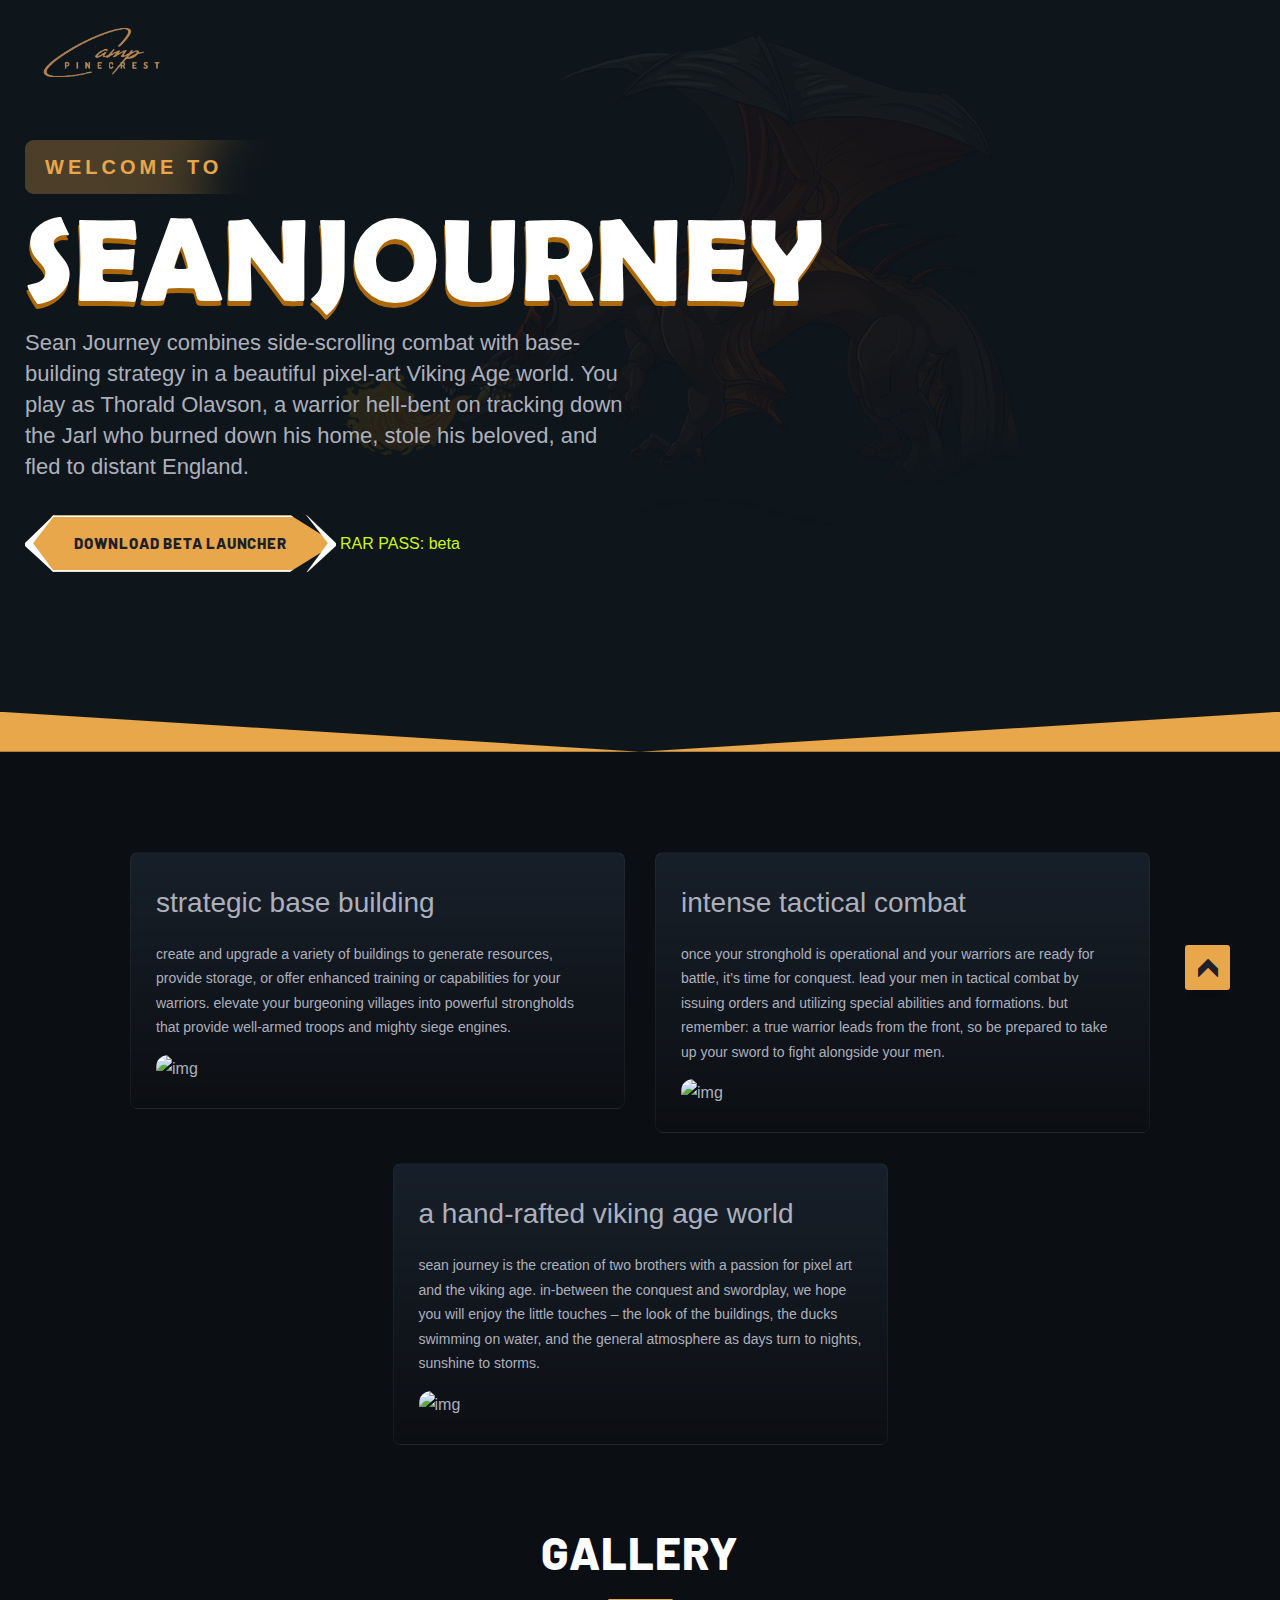
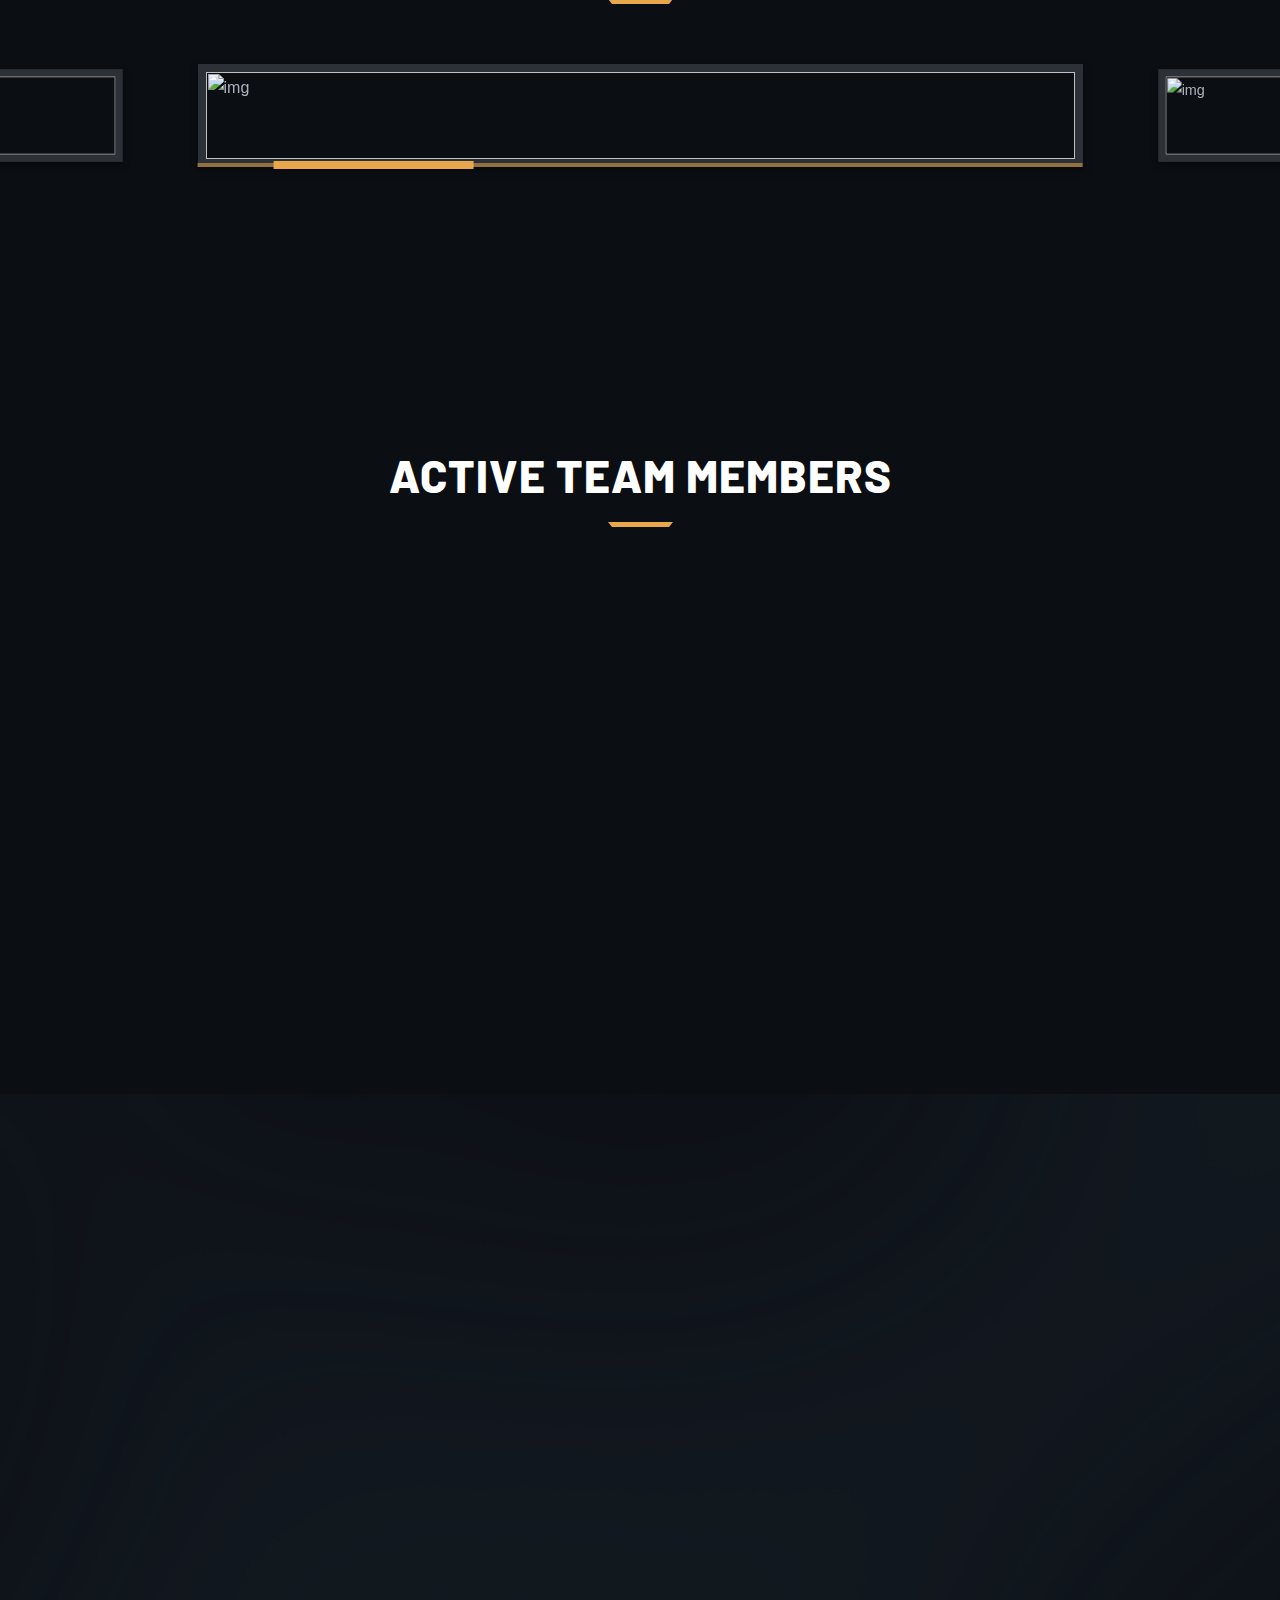
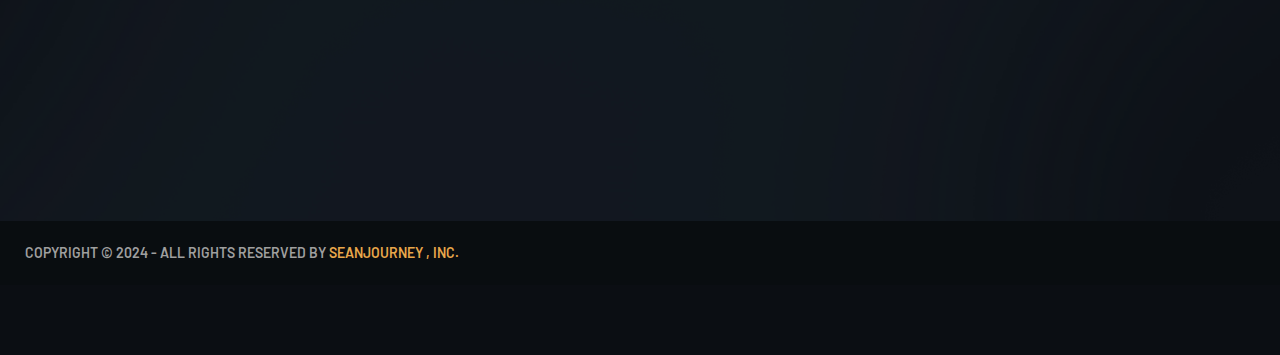
==== commit d9e116d5: "Update index.html" ====
--- a/index.html
+++ b/index.html
@@ -1,9 +1,9 @@
 <!-- Mirrored from senpalia.com/ by HTTrack Website Copier/3.x [XR&CO'2014], Fri, 19 Apr 2024 17:58:12 GMT -->
 <meta charset="utf-8">
     <meta http-equiv="x-ua-compatible" content="ie=edge">
-    <title>Sean Palia </title>
+    <title>Sean Journey </title>
     <meta property="og:image" content="https://media.discordapp.net/attachments/1221830041240076400/1230978790834835456/sons-of-valhalla-release-date.png?ex=66354956&is=6622d456&hm=7304d3d998c46a46ed3caa47e678cee944e09cb2fc217c3a1f360e65bcc0faf1&=&format=webp&quality=lossless&width=1094&height=615">
-<meta name="description" content="Sean Palia  is an immersive action RPG with base building elements, which will test your survival and exploration skills in a fantasy open world, sprawling on islands floating in the sky.">
+<meta name="description" content="Sean Journey  is an immersive action RPG with base building elements, which will test your survival and exploration skills in a fantasy open world, sprawling on islands floating in the sky.">
     <meta name="viewport" content="width=device-width, initial-scale=1">
     <link rel="shortcut icon" type="image/x-icon" href="favicon.html">
 
@@ -12,19 +12,19 @@
 
     <script src="js/tg-page-head.js"></script>
 
-    <meta property="og:title" content="Sean Palia ">
+    <meta property="og:title" content="Sean Journey ">
     <meta property="og:type" content="website">
     <meta property="og:image" content="https://media.discordapp.net/attachments/1202690868822417449/1205395293449883658/imagem.png?ex=65d836d9&is=65c5c1d9&hm=83f46665ceb9e5fbcc367661b5f9cd83379ae8c37a34fc81f29681cde270ea4b&=&format=webp&quality=lossless">
-    <meta property="og:description" content="Sean Palia  is an immersive action RPG with base building elements, which will test your survival and exploration skills in a fantasy open world, sprawling on islands floating in the sky.">
+    <meta property="og:description" content="Sean Journey  is an immersive action RPG with base building elements, which will test your survival and exploration skills in a fantasy open world, sprawling on islands floating in the sky.">
     <meta name="twitter:card" content="summary">
-    <meta name="twitter:site" content="SeanPalia ">
-    <meta name="twitter:title" content="SeanPalia ">
+    <meta name="twitter:site" content="SeanJourney ">
+    <meta name="twitter:title" content="SeanJourney ">
     <meta name="twitter:type" content="website">
     <meta name="twitter:image" content="assets/img/twitter-image.png">
-    <meta name="twitter:description" content="Sean Palia  is an immersive action RPG with base building elements, which will test your survival and exploration skills in a fantasy open world, sprawling on islands floating in the sky.">
+    <meta name="twitter:description" content="Sean Journey  is an immersive action RPG with base building elements, which will test your survival and exploration skills in a fantasy open world, sprawling on islands floating in the sky.">
     <meta property="fb:page_id" content="794950460550057">
-    <meta name="description" content="Sean Palia  is an immersive action RPG with base building elements, which will test your survival and exploration skills in a fantasy open world, sprawling on islands floating in the sky.">
-    <meta name="keywords" content="Sean Palia  is an immersive">
+    <meta name="description" content="Sean Journey  is an immersive action RPG with base building elements, which will test your survival and exploration skills in a fantasy open world, sprawling on islands floating in the sky.">
+    <meta name="keywords" content="Sean Journey  is an immersive">
     <link rel="shortcut icon" type="image/x-icon" href="favicon-2.html">
     <script async="" src="https://www.googletagmanager.com/gtag/js?id=UA-223921009-3"></script>
     <script>
@@ -49,7 +49,7 @@
                     <div class="col-12">
                                 <div class="logo">
                                     <a href="index-2.html">
-                                        <img src="images/logopinecrest.png" alt="Sean Palia " style="width: 150px; height: auto;">
+                                        <img src="images/logopinecrest.png" alt="Sean Journey " style="width: 150px; height: auto;">
                                     </a>
                                 </div>    
                               
@@ -73,10 +73,10 @@
                                 <div class="slider__content">
                                     <h6 class="sub-title wow fadeInUp" data-wow-delay=".2s">Welcome to</h6>
                                     <h2 class="title wow fadeInUp" data-wow-delay=".5s">
-                                        SeanPalia 
+                                        SeanJourney
                                     </h2>
                                     <p class="fadeInUp" data-wow-delay=".8s">
-                                        Sean Palia combines side-scrolling combat with base-building strategy in a beautiful pixel-art Viking Age world. You play as Thorald Olavson, a warrior hell-bent on tracking down the Jarl who burned down his home, stole his beloved, and fled to distant England.
+                                        Sean Journey combines side-scrolling combat with base-building strategy in a beautiful pixel-art Viking Age world. You play as Thorald Olavson, a warrior hell-bent on tracking down the Jarl who burned down his home, stole his beloved, and fled to distant England.
                                     </p>
                                     <div class="slider__btn wow fadeInUp" data-wow-delay="1.2s">
                                         <a href="https://www.mediafire.com/file/uxmn9m3dvvtzofn/SeanPalia.rar/file" class="tg-btn-1" target="_blank">
@@ -140,7 +140,7 @@
                                     A hand-rafted Viking age world
                                 </p>
                                     <p class="text-lowercase" style="font-size: 14px;">
-                                        Sean Palia is the creation of two brothers with a passion for pixel art and the Viking Age. In-between the conquest and swordplay, we hope you will enjoy the little touches – the look of the buildings, the ducks swimming on water, and the general atmosphere as days turn to nights, sunshine to storms.
+                                        Sean Journey is the creation of two brothers with a passion for pixel art and the Viking Age. In-between the conquest and swordplay, we hope you will enjoy the little touches – the look of the buildings, the ducks swimming on water, and the general atmosphere as days turn to nights, sunshine to storms.
                                 </p>
                                 <img src="https://media.discordapp.net/attachments/1221830041240076400/1230978790834835456/sons-of-valhalla-release-date.png?ex=66354956&is=6622d456&hm=7304d3d998c46a46ed3caa47e678cee944e09cb2fc217c3a1f360e65bcc0faf1&=&format=webp&quality=lossless&width=1094&height=615" alt="img" style="border-radius: 12px;">
                             </div>
@@ -316,7 +316,7 @@
                 <div class="row align-items-center">
                     <div class="col-md-7">
                         <div class="copyright__text">
-                            <p>Copyright © 2024 - All Rights Reserved By <span>SeanPalia , Inc.</span></p>
+                            <p>Copyright © 2024 - All Rights Reserved By <span>SeanJourney , Inc.</span></p>
                         </div>
                     </div>
                     <div class="col-md-5">
